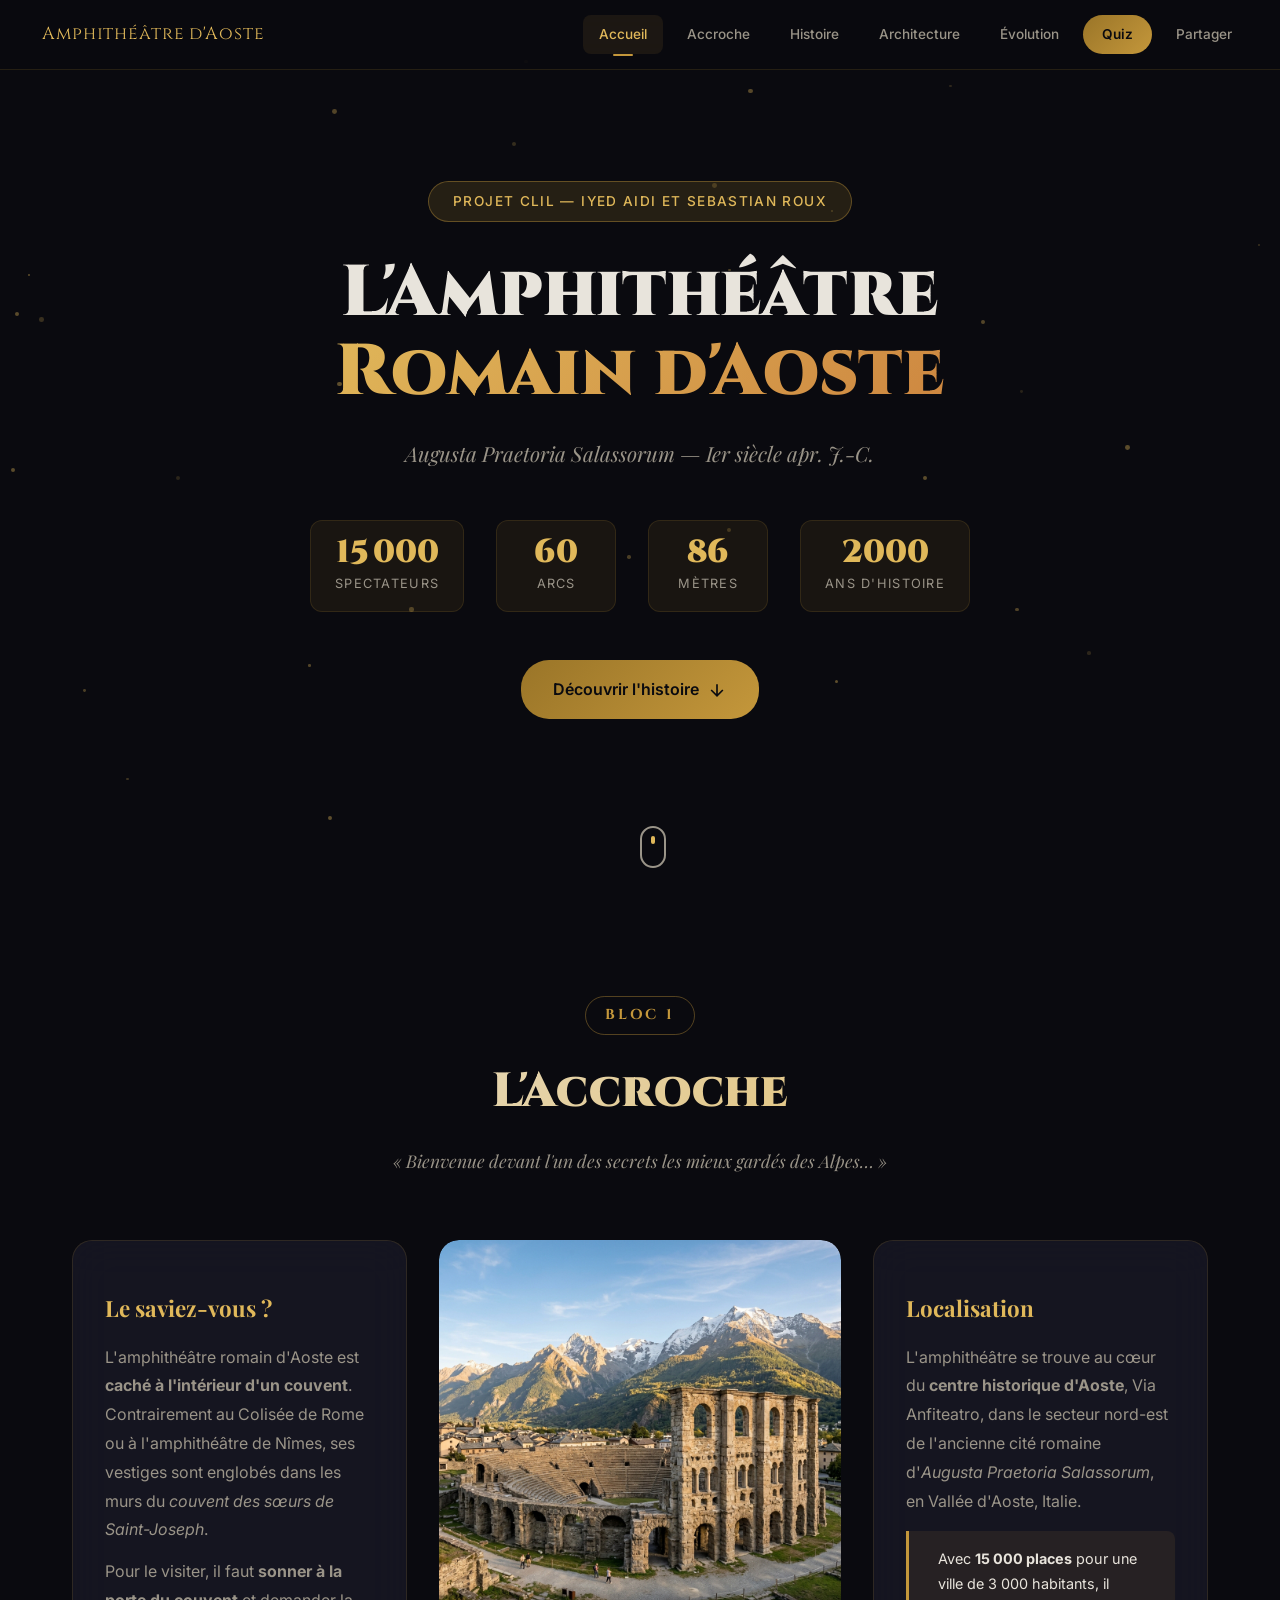
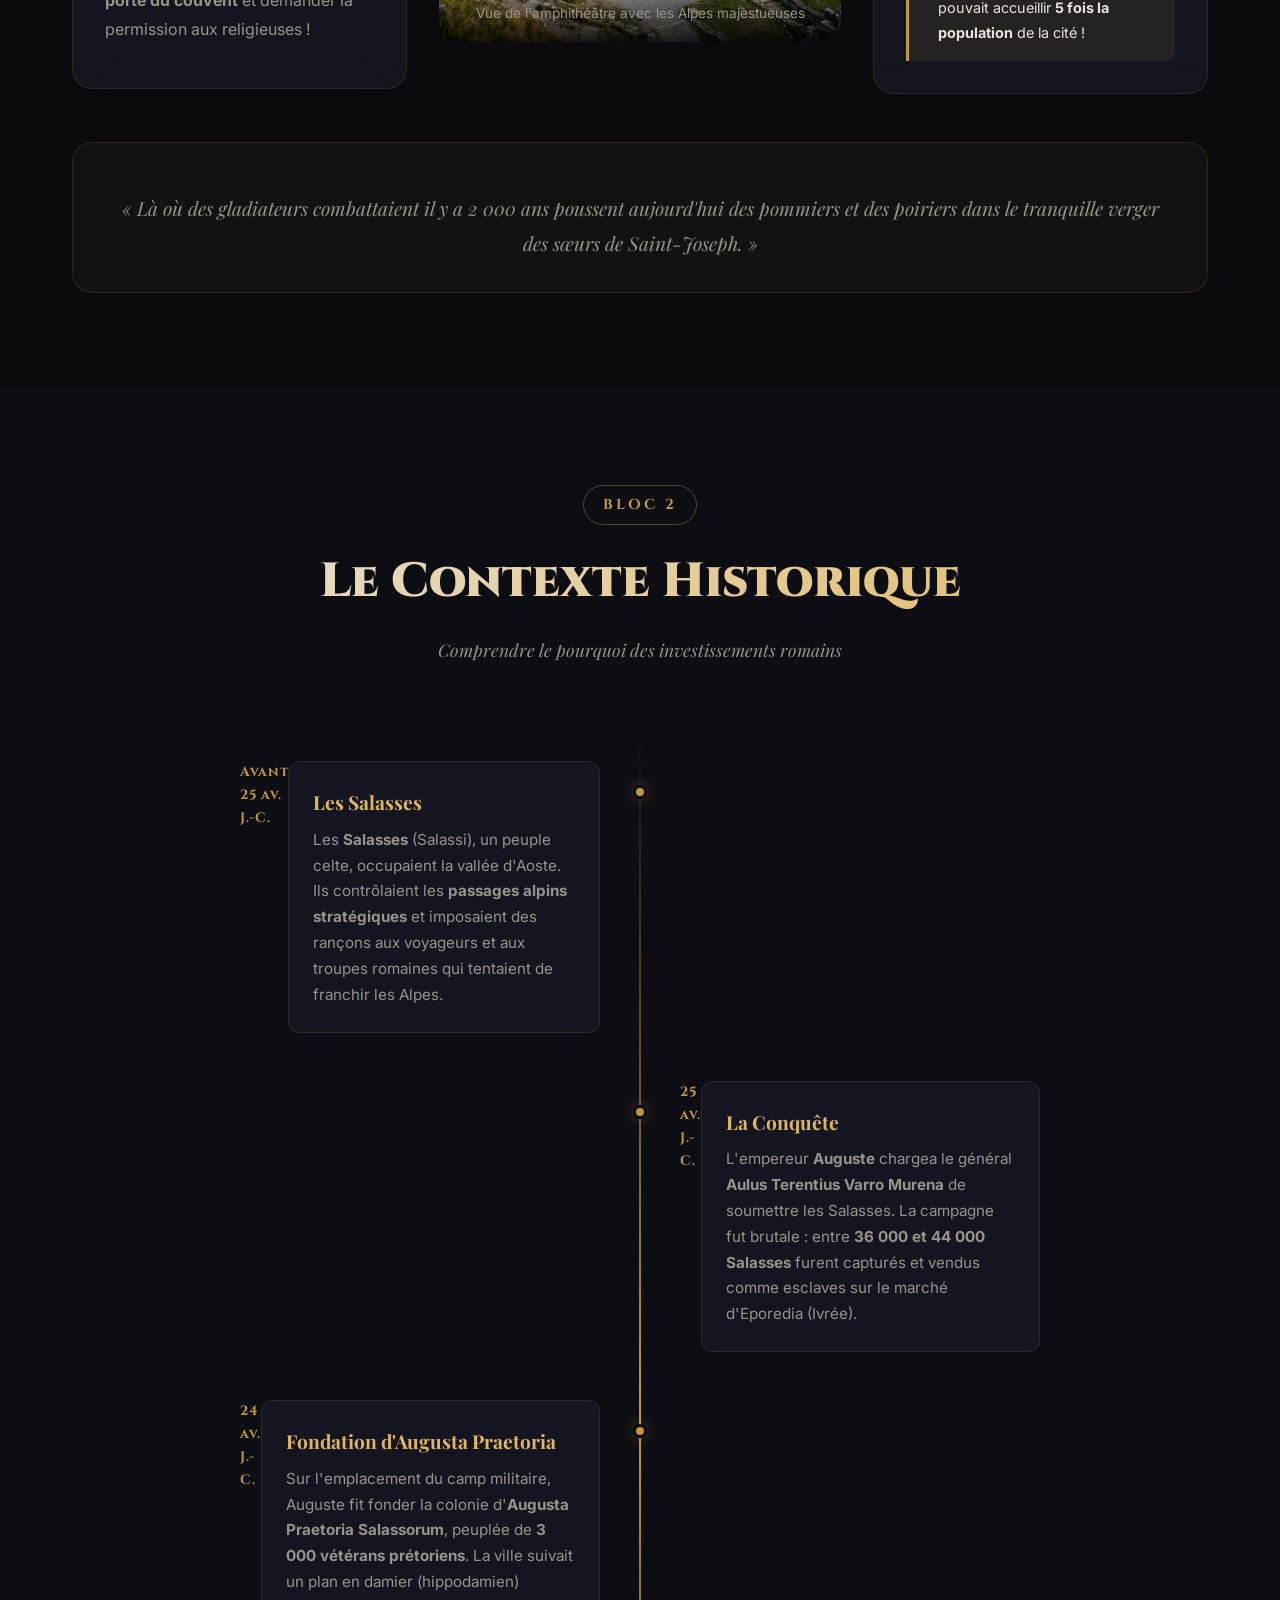
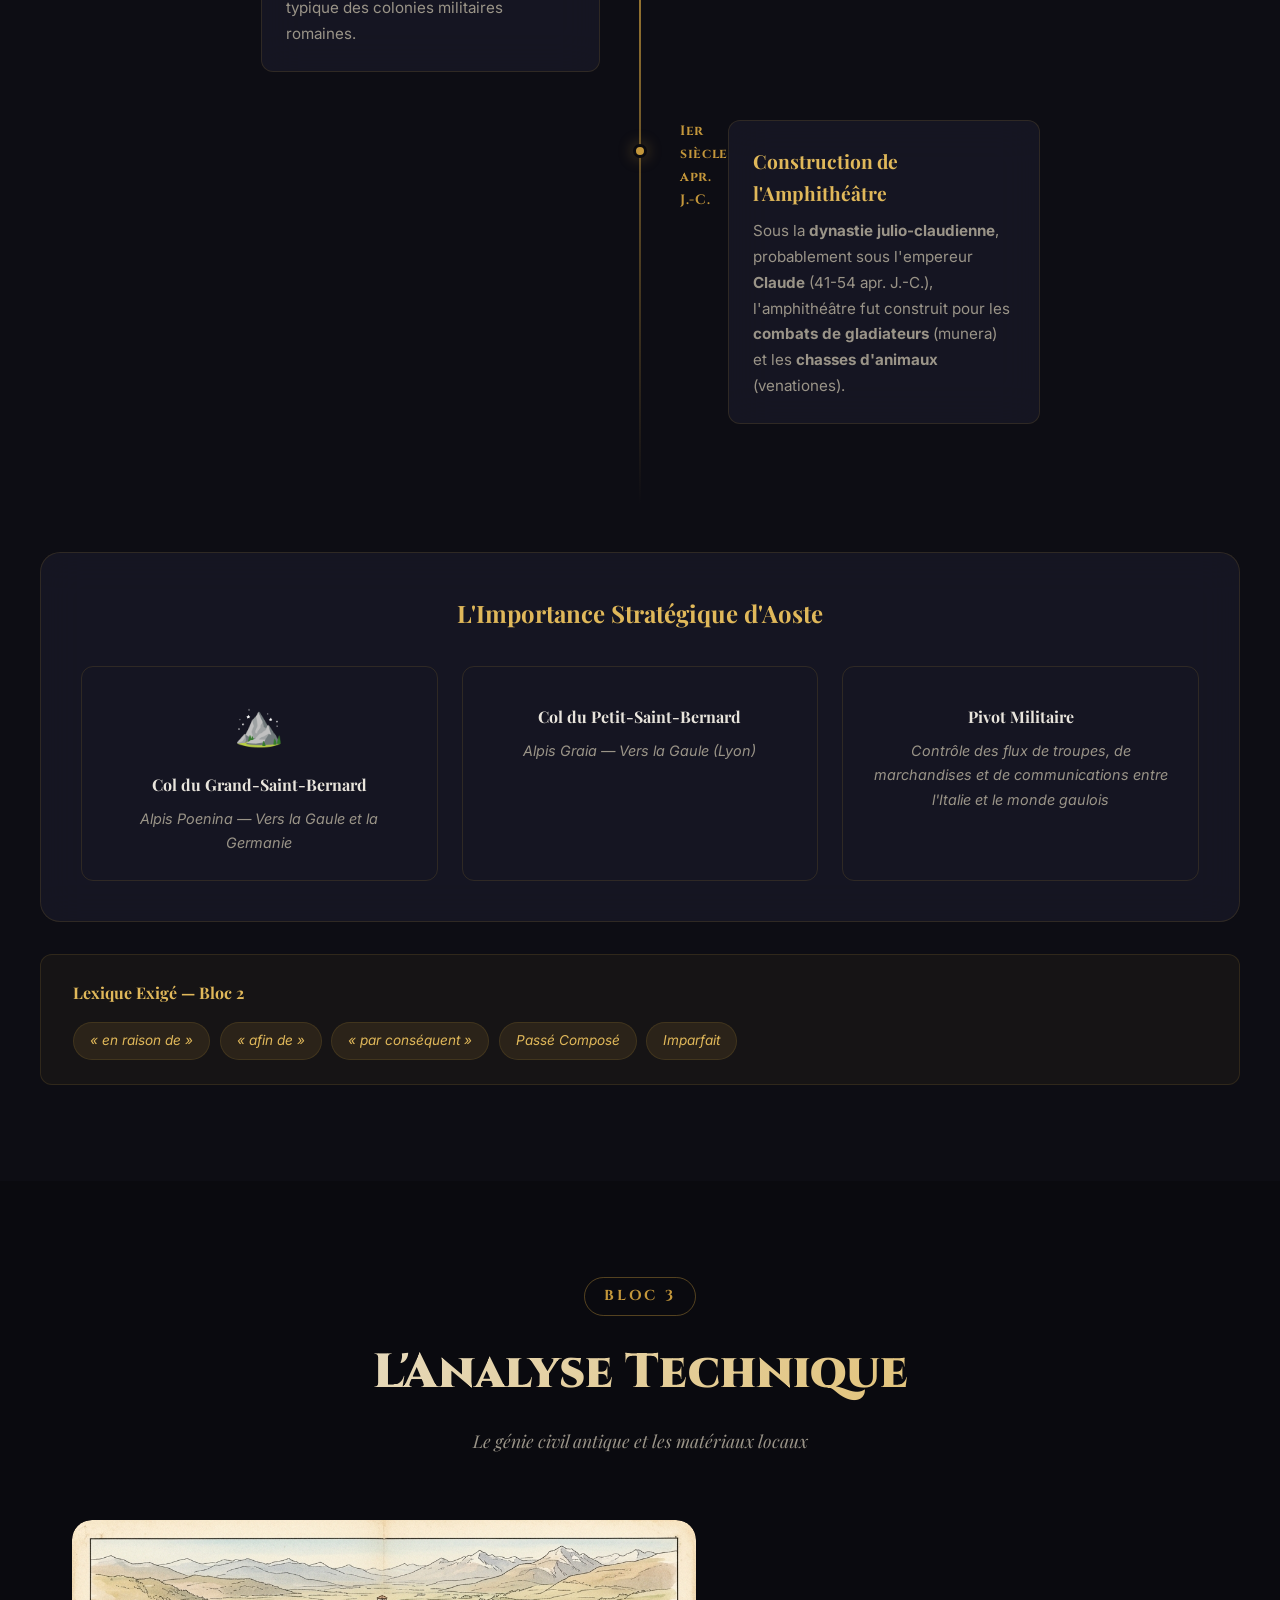
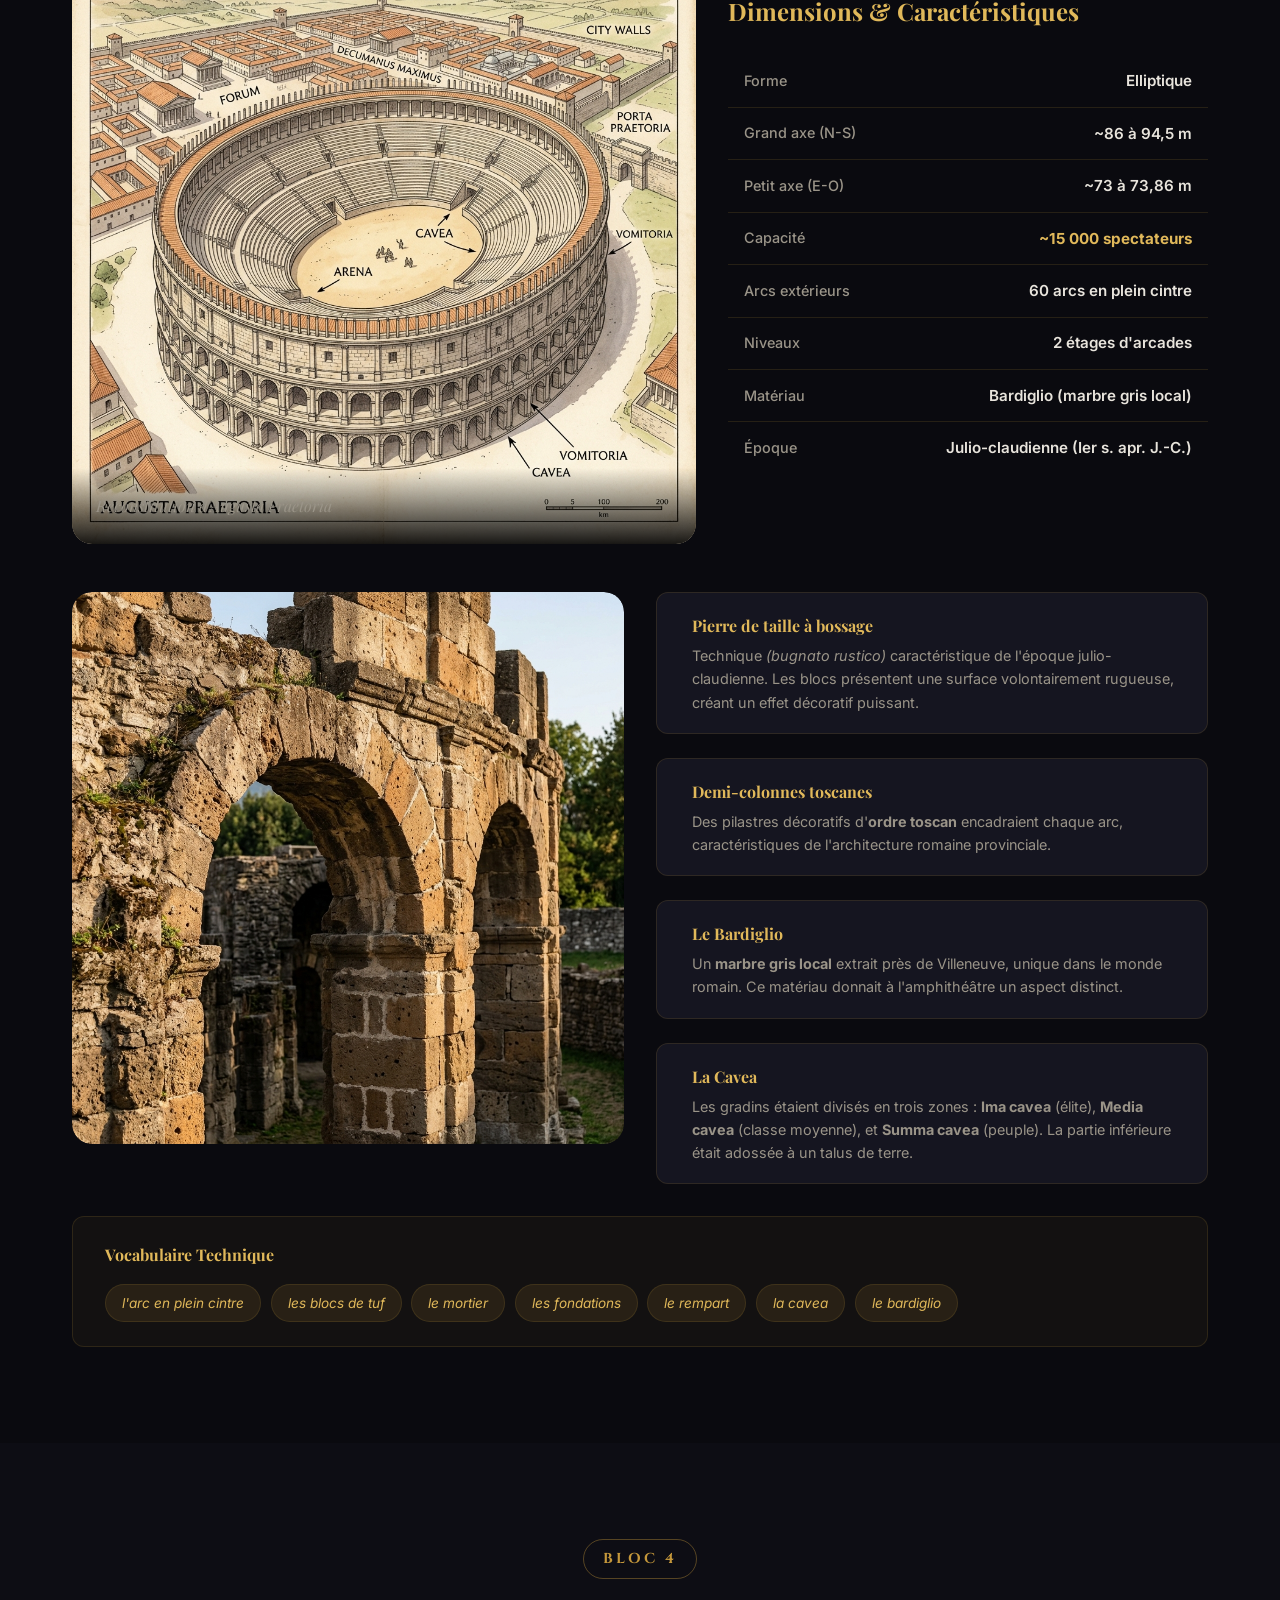
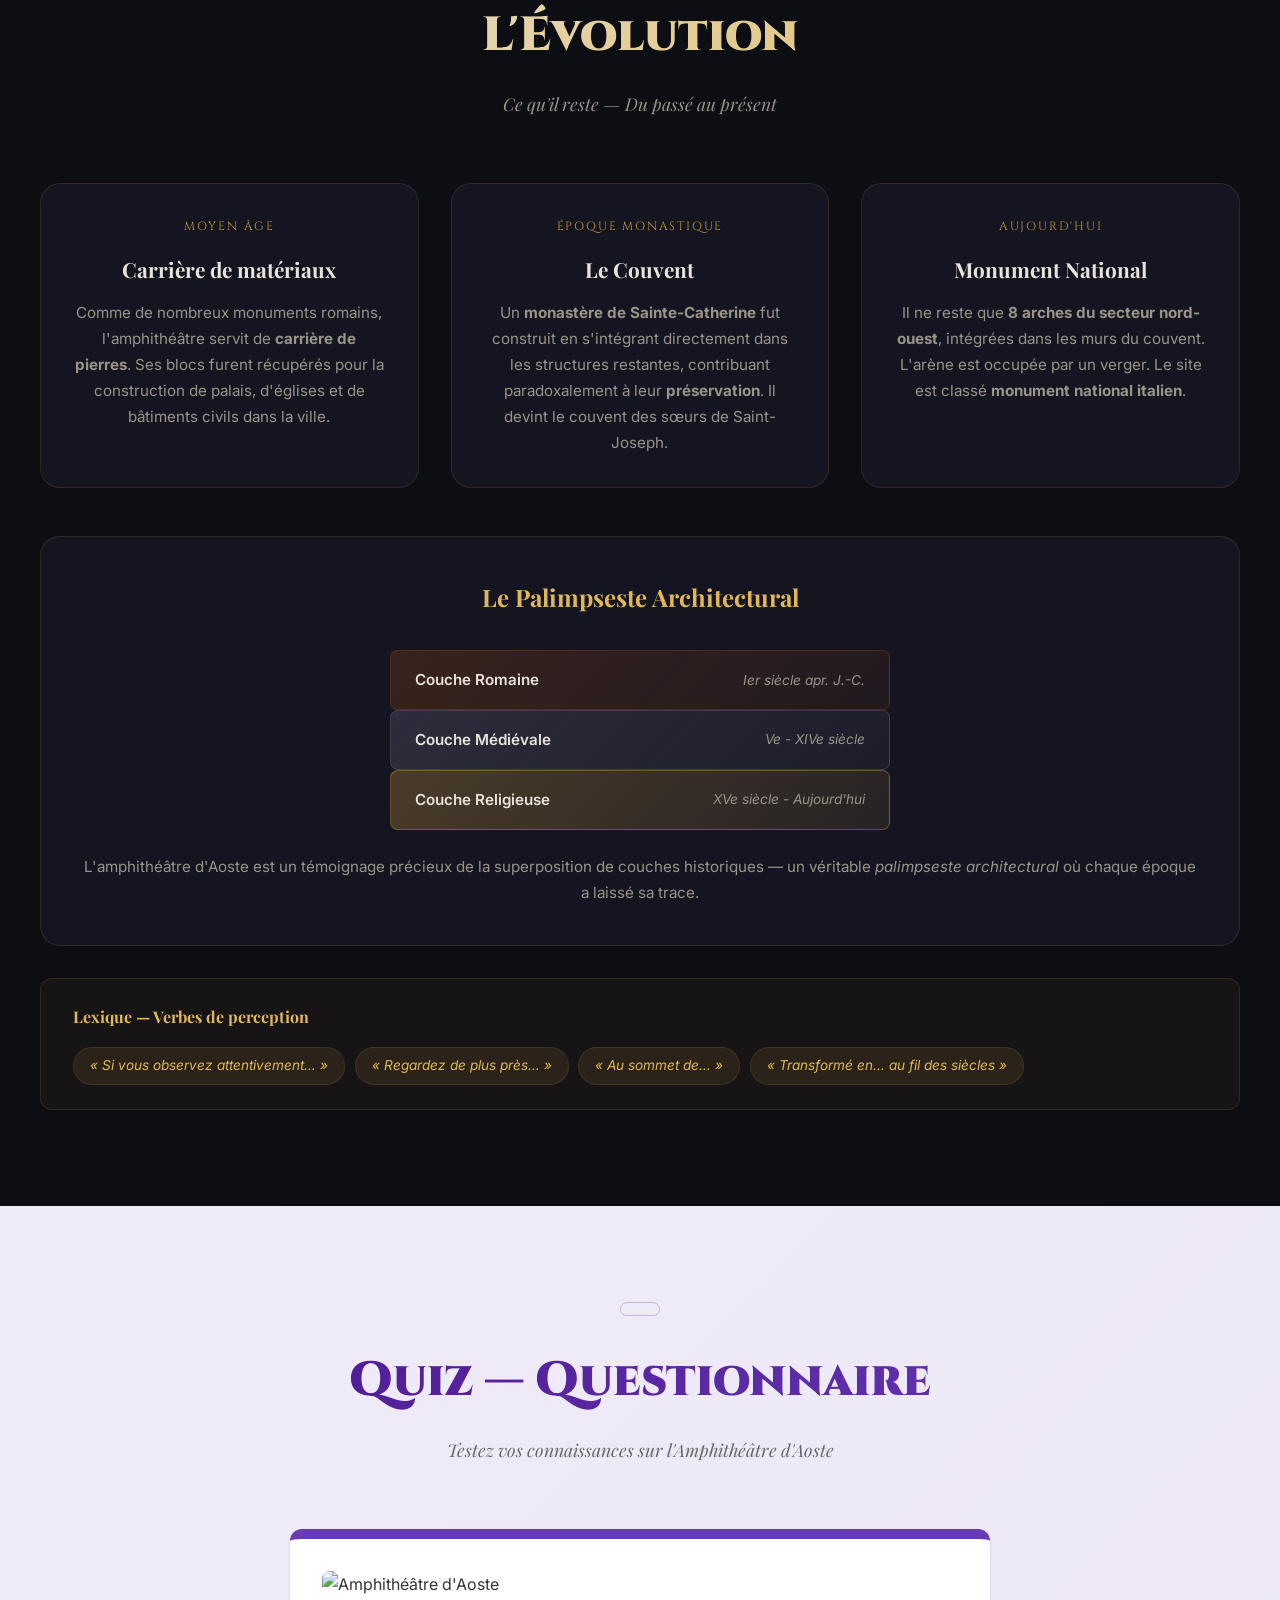
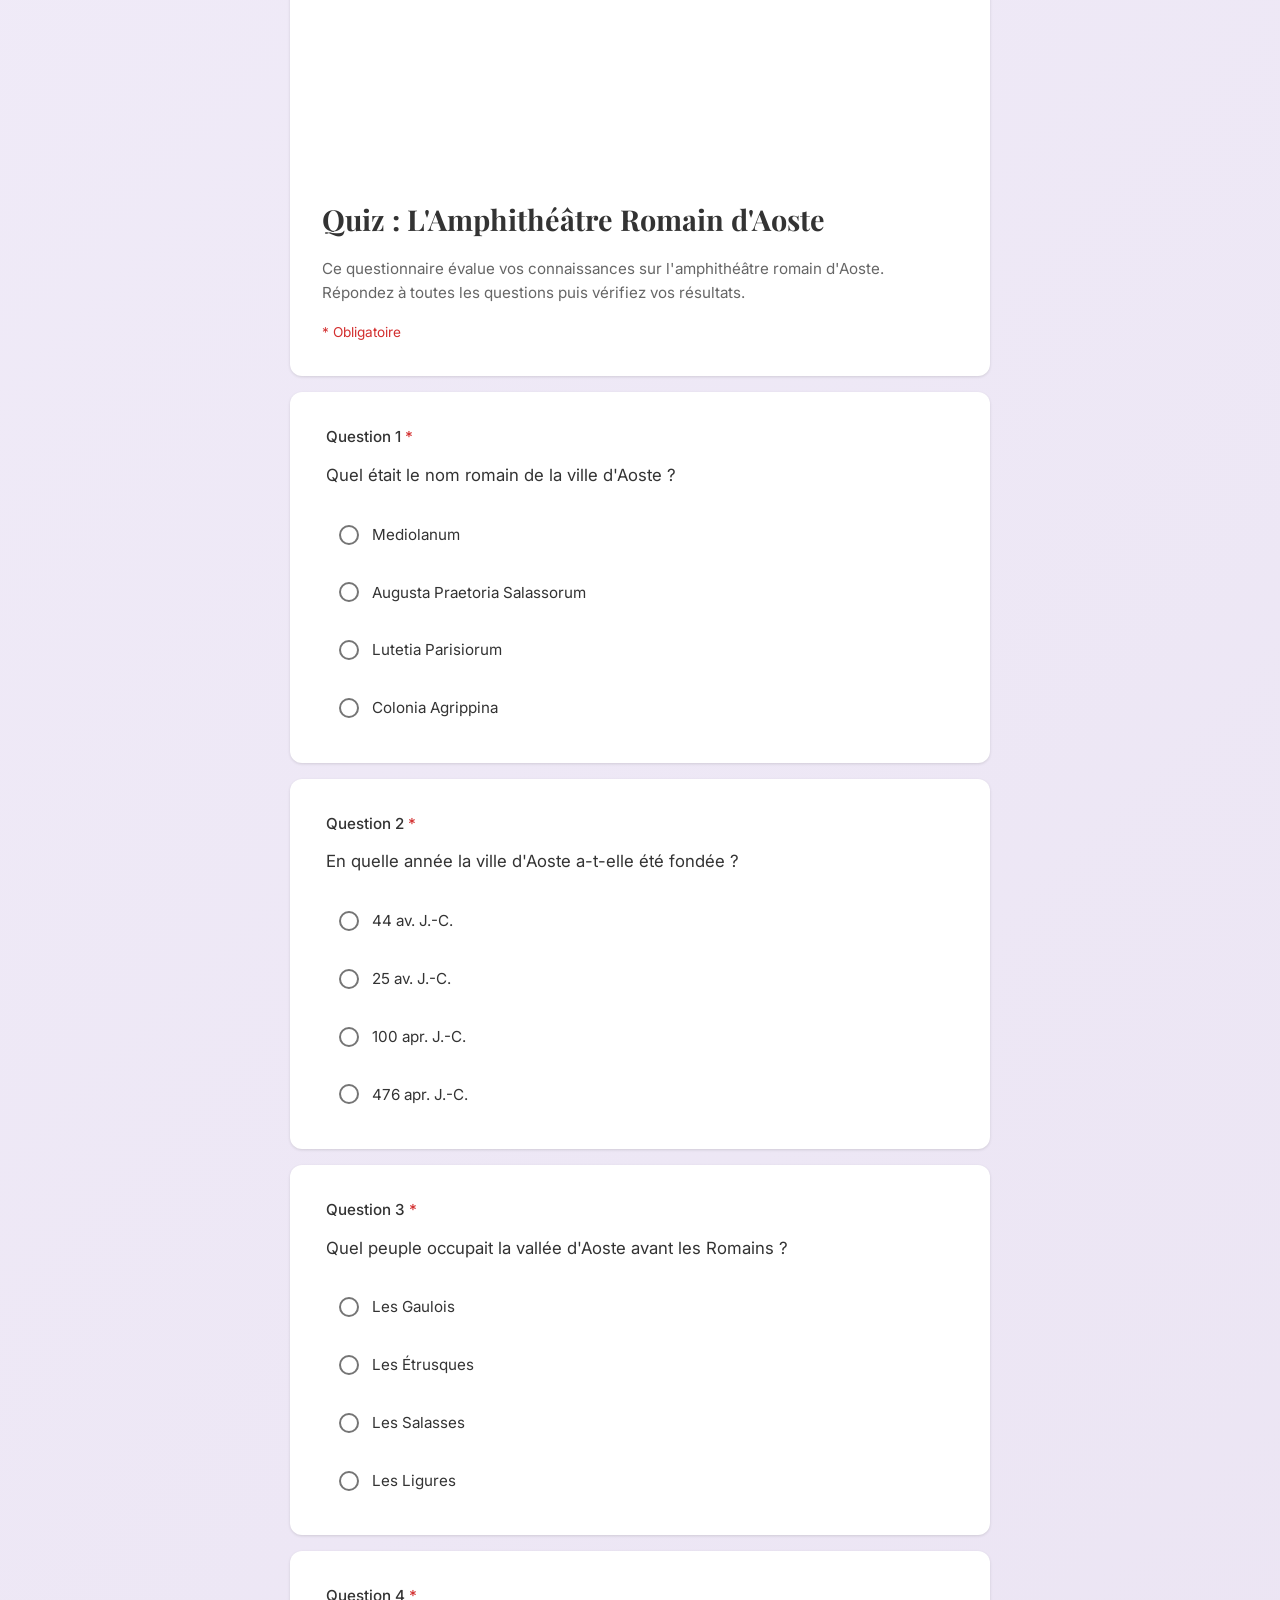
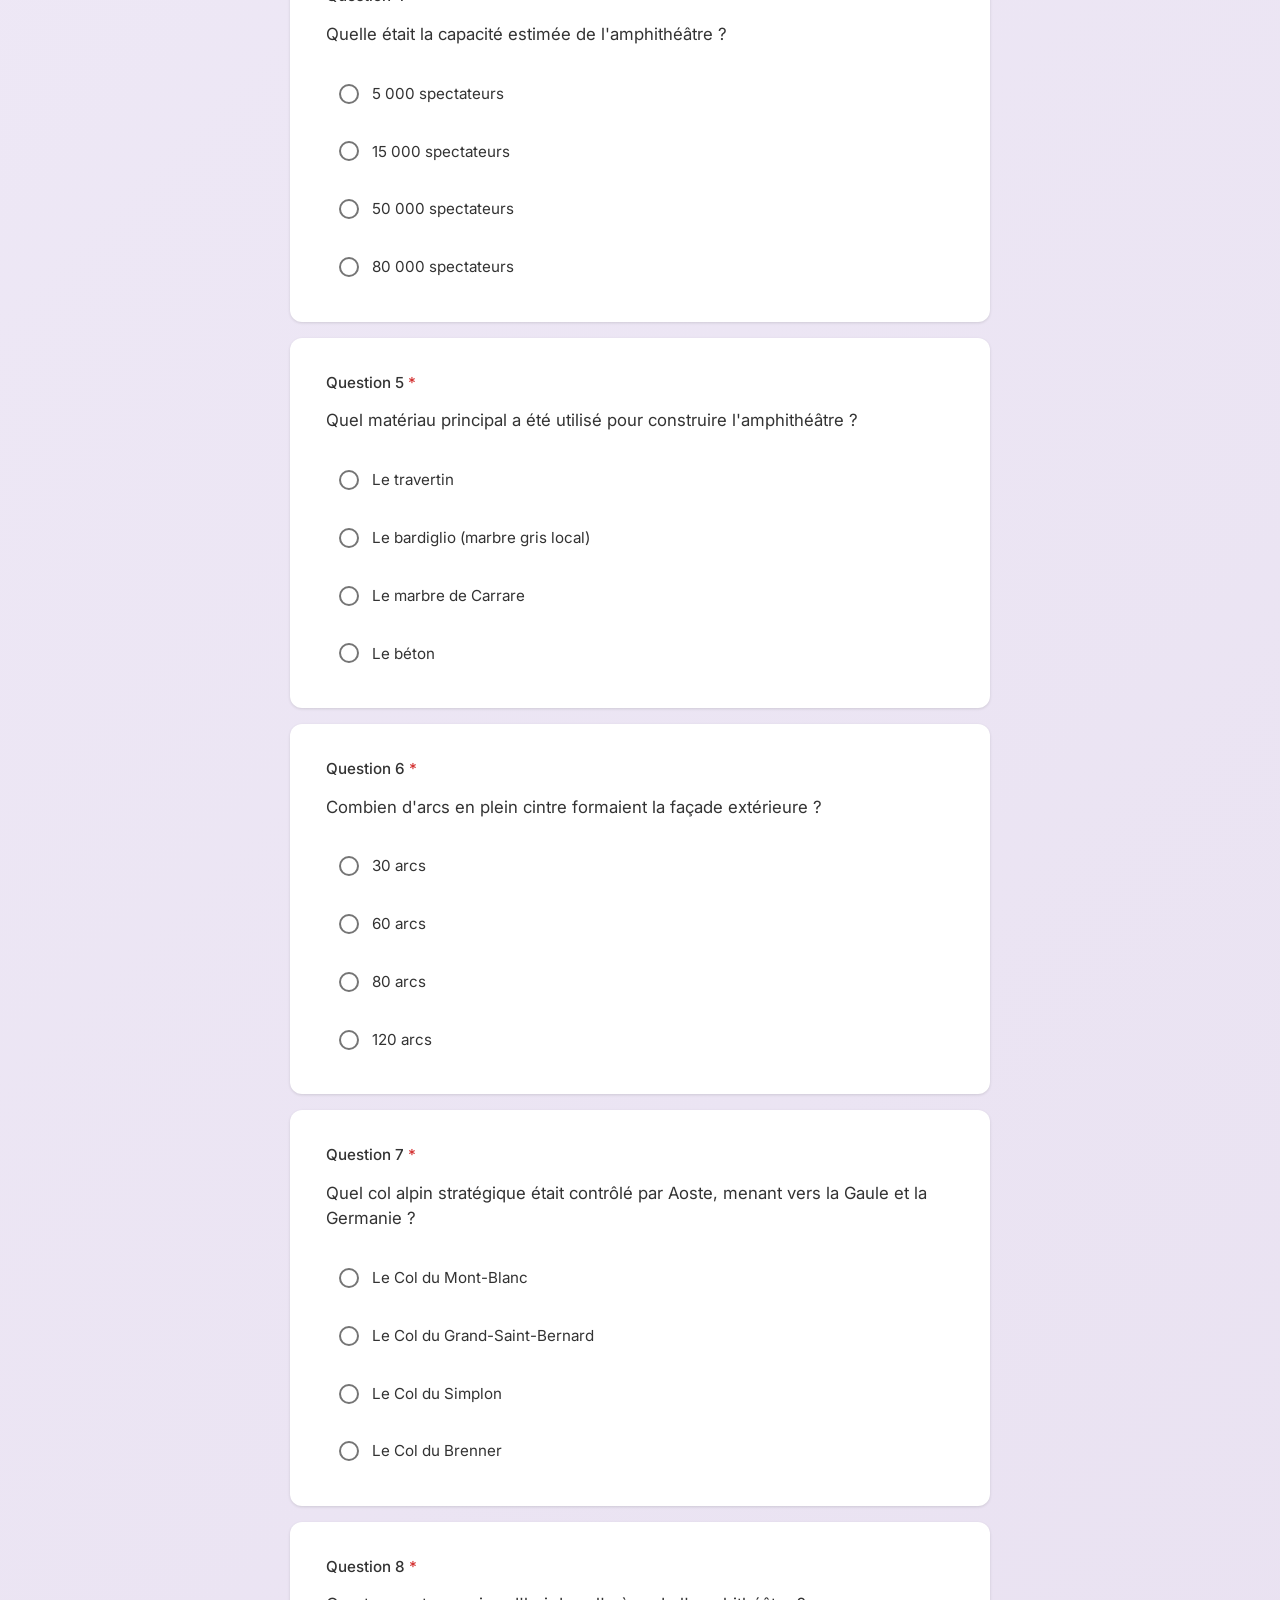
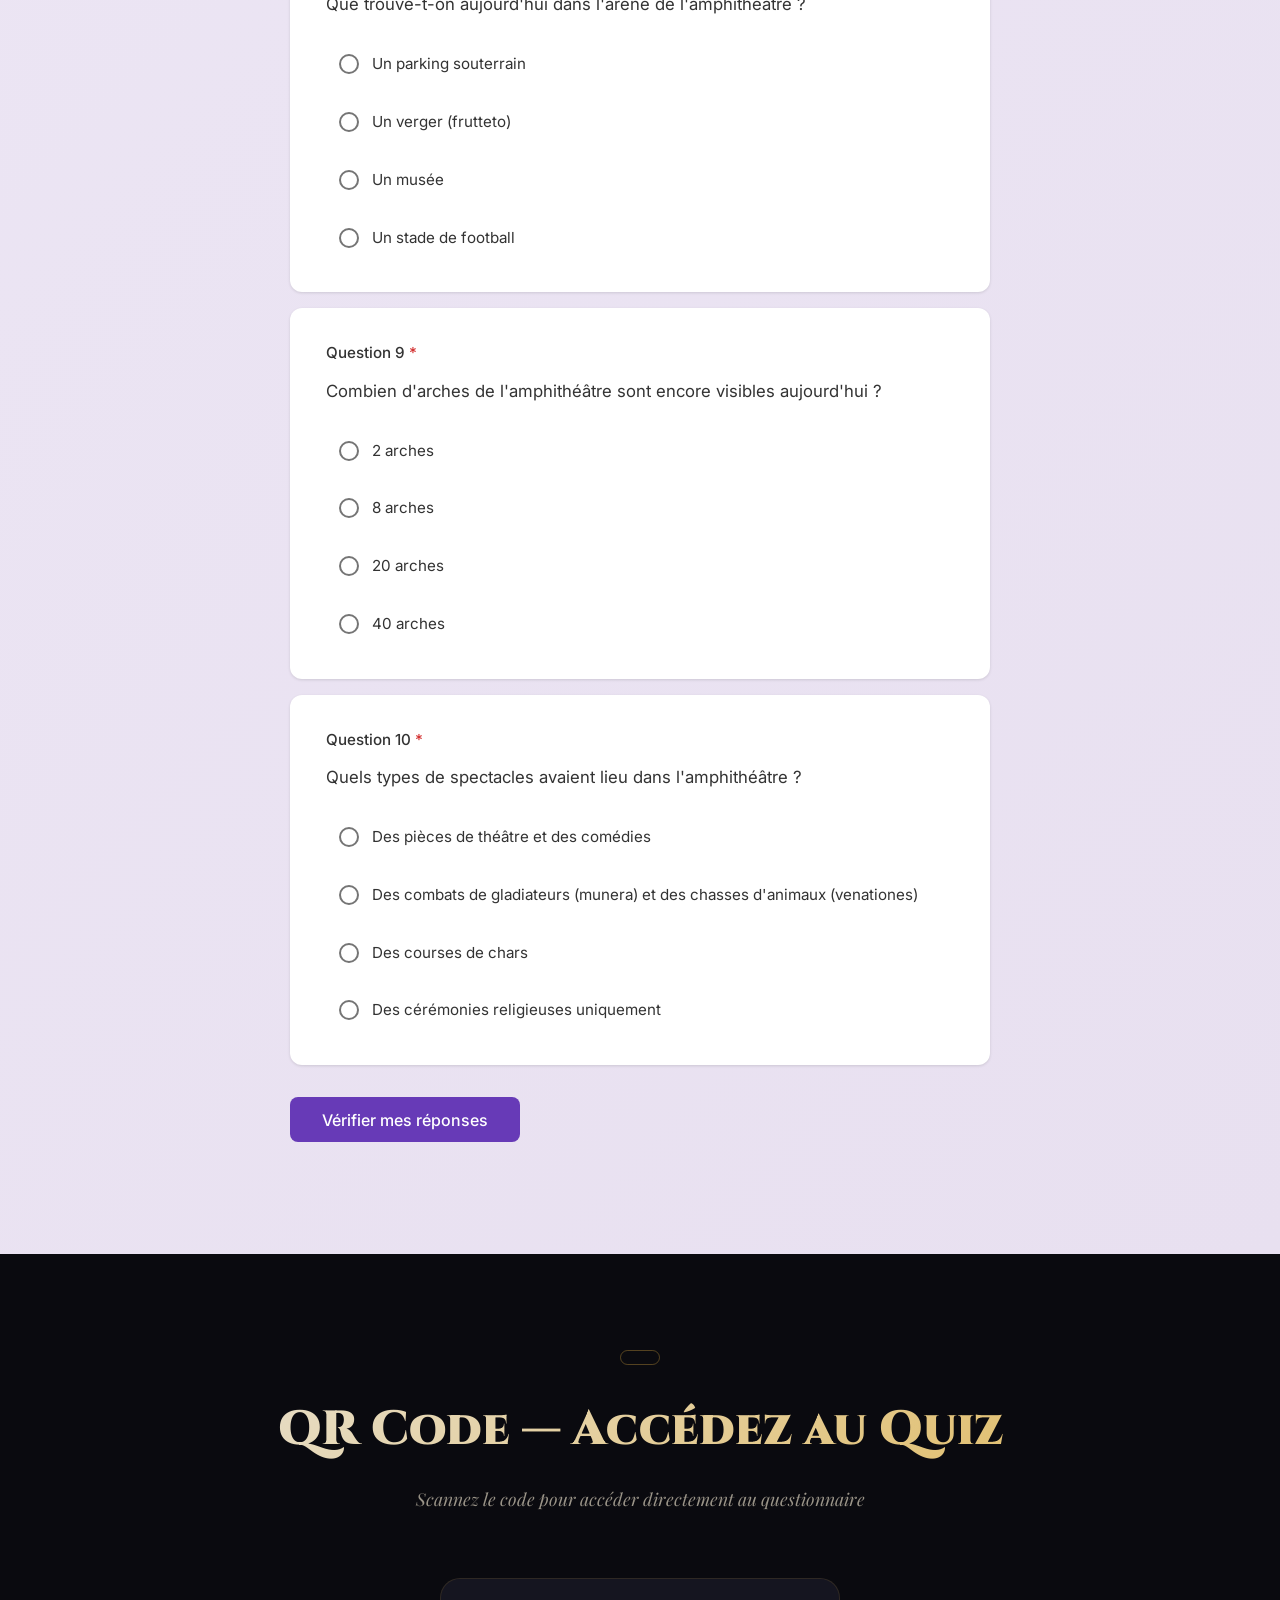
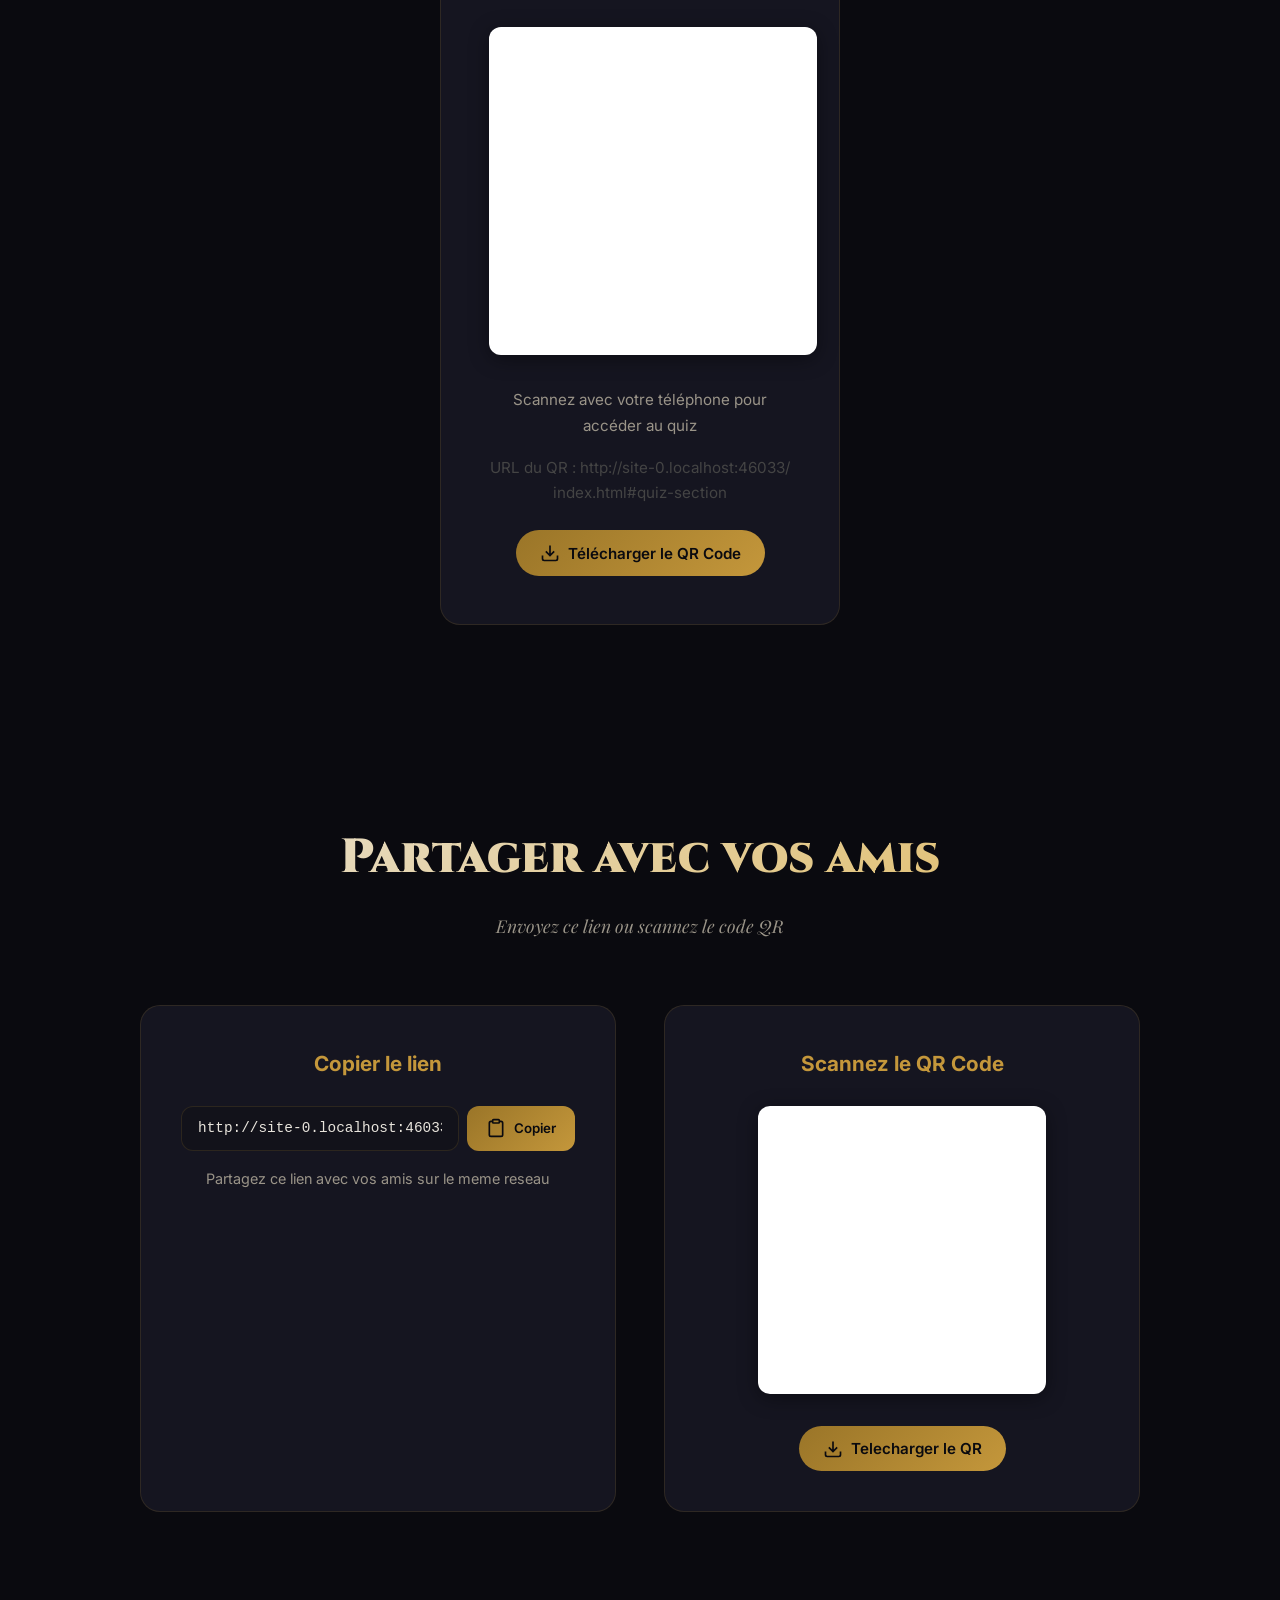
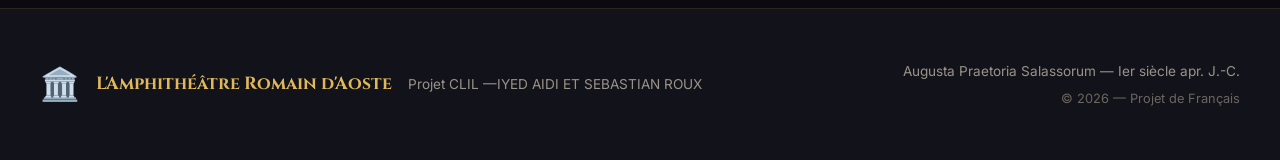
==== index.html @ 1dbc4146 "Rename index(fr).html to index.html" ====
<!DOCTYPE html>
<html lang="fr">
<head>
    <meta charset="UTF-8">
    <meta name="viewport" content="width=device-width, initial-scale=1.0">
    <meta name="description" content="Présentation CLIL sur l'Amphithéâtre Romain d'Aoste - Augusta Praetoria Salassorum.">
    <title>L'Amphithéâtre Romain d'Aoste — Projet CLIL</title>
    <link rel="preconnect" href="https://fonts.googleapis.com">
    <link rel="preconnect" href="https://fonts.gstatic.com" crossorigin>
    <link href="https://fonts.googleapis.com/css2?family=Playfair+Display:ital,wght@0,400;0,700;0,900;1,400&family=Inter:wght@300;400;500;600;700&family=Cinzel:wght@400;700;900&display=swap" rel="stylesheet">
    <link rel="stylesheet" href="style(fr).css">
</head>
<body>
    <!-- ===== NAVIGATION ===== -->
    <nav id="main-nav">
        <div class="nav-brand">
            <span class="nav-icon"></span>
            <span class="nav-title">Amphithéâtre d'Aoste</span>
        </div>
        <div class="nav-links">
            <a href="#hero" class="nav-link active">Accueil</a>
            <a href="#bloc1" class="nav-link">Accroche</a>
            <a href="#bloc2" class="nav-link">Histoire</a>
            <a href="#bloc3" class="nav-link">Architecture</a>
            <a href="#bloc4" class="nav-link">Évolution</a>
            <a href="#quiz-section" class="nav-link nav-quiz">Quiz</a>
            <a href="#share-section" class="nav-link">Partager</a>
        </div>
        <button id="mobile-menu-btn" class="mobile-menu-btn" aria-label="Menu">
            <span></span><span></span><span></span>
        </button>
    </nav>
    <!-- ===== HERO SECTION ===== -->
    <header id="hero" class="hero-section">
        <div class="hero-overlay"></div>
        <div class="hero-particles" id="hero-particles"></div>
        <div class="hero-content">
            <div class="hero-badge">Projet CLIL — Iyed Aidi et Sebastian Roux</div>
            <h1 class="hero-title">
                <span class="hero-title-line">L'Amphithéâtre</span>
                <span class="hero-title-line hero-title-accent">Romain d'Aoste</span>
            </h1>
            <p class="hero-subtitle">Augusta Praetoria Salassorum — Ier siècle apr. J.-C.</p>
            <div class="hero-stats">
                <div class="stat-card">
                    <span class="stat-number" data-target="15000">0</span>
                    <span class="stat-label">Spectateurs</span>
                </div>
                <div class="stat-card">
                    <span class="stat-number" data-target="60">0</span>
                    <span class="stat-label">Arcs</span>
                </div>
                <div class="stat-card">
                    <span class="stat-number" data-target="86">0</span>
                    <span class="stat-label">Mètres</span>
                </div>
                <div class="stat-card">
                    <span class="stat-number" data-target="2000">0</span>
                    <span class="stat-label">Ans d'histoire</span>
                </div>
            </div>
            <a href="#bloc1" class="hero-cta">
                <span>Découvrir l'histoire</span>
                <svg width="20" height="20" viewBox="0 0 24 24" fill="none" stroke="currentColor" stroke-width="2"><path d="M12 5v14M5 12l7 7 7-7"/></svg>
            </a>
        </div>
        <div class="scroll-indicator">
            <div class="scroll-mouse">
                <div class="scroll-dot"></div>
            </div>
        </div>
    </header>
    <!-- ===== BLOC 1: L'ACCROCHE ===== -->
    <section id="bloc1" class="section bloc-section">
        <div class="section-header">
            <div class="bloc-number">Bloc 1</div>
            <h2 class="section-title">L'Accroche</h2>
            <p class="section-subtitle">« Bienvenue devant l'un des secrets les mieux gardés des Alpes… »</p>
        </div>
        <div class="content-grid accroche-grid">
            <div class="content-card glass-card reveal-left">
                <div class="card-icon"></div>
                <h3>Le saviez-vous ?</h3>
                <p>L'amphithéâtre romain d'Aoste est <strong>caché à l'intérieur d'un couvent</strong>. Contrairement au Colisée de Rome ou à l'amphithéâtre de Nîmes, ses vestiges sont englobés dans les murs du <em>couvent des sœurs de Saint-Joseph</em>.</p>
                <p>Pour le visiter, il faut <strong>sonner à la porte du couvent</strong> et demander la permission aux religieuses !</p>
            </div>
            <div class="content-card image-card reveal-up">
                <img src="amphitheatre_aoste0.png" alt="L'Amphithéâtre Romain d'Aoste avec les Alpes en arrière-plan" loading="lazy">
                <div class="image-caption">Vue de l'amphithéâtre avec les Alpes majestueuses</div>
            </div>
            <div class="content-card glass-card reveal-right">
                <div class="card-icon"></div>
                <h3>Localisation</h3>
                <p>L'amphithéâtre se trouve au cœur du <strong>centre historique d'Aoste</strong>, Via Anfiteatro, dans le secteur nord-est de l'ancienne cité romaine d'<em>Augusta Praetoria Salassorum</em>, en Vallée d'Aoste, Italie.</p>
                <div class="highlight-box">
                    <span class="highlight-icon"></span>
                    <span>Avec <strong>15 000 places</strong> pour une ville de 3 000 habitants, il pouvait accueillir <strong>5 fois la population</strong> de la cité !</span>
                </div>
            </div>
        </div>
        <div class="accroche-anecdote reveal-up">
            <div class="anecdote-icon"></div>
            <blockquote>
                « Là où des gladiateurs combattaient il y a 2 000 ans poussent aujourd'hui des pommiers et des poiriers dans le tranquille verger des sœurs de Saint-Joseph. »
            </blockquote>
        </div>
    </section>
    <!-- ===== BLOC 2: LE CONTEXTE HISTORIQUE ===== -->
    <section id="bloc2" class="section bloc-section dark-section">
        <div class="section-header">
            <div class="bloc-number">Bloc 2</div>
            <h2 class="section-title">Le Contexte Historique</h2>
            <p class="section-subtitle">Comprendre le pourquoi des investissements romains</p>
        </div>
        <!-- Timeline -->
        <div class="timeline">
            <div class="timeline-item reveal-left">
                <div class="timeline-date">Avant 25 av. J.-C.</div>
                <div class="timeline-content">
                    <h3> Les Salasses</h3>
                    <p>Les <strong>Salasses</strong> (Salassi), un peuple celte, occupaient la vallée d'Aoste. Ils contrôlaient les <strong>passages alpins stratégiques</strong> et imposaient des rançons aux voyageurs et aux troupes romaines qui tentaient de franchir les Alpes.</p>
                </div>
            </div>
            <div class="timeline-item reveal-right">
                <div class="timeline-date">25 av. J.-C.</div>
                <div class="timeline-content">
                    <h3> La Conquête</h3>
                    <p>L'empereur <strong>Auguste</strong> chargea le général <strong>Aulus Terentius Varro Murena</strong> de soumettre les Salasses. La campagne fut brutale : entre <strong>36 000 et 44 000 Salasses</strong> furent capturés et vendus comme esclaves sur le marché d'Eporedia (Ivrée).</p>
                </div>
            </div>
            <div class="timeline-item reveal-left">
                <div class="timeline-date">24 av. J.-C.</div>
                <div class="timeline-content">
                    <h3> Fondation d'Augusta Praetoria</h3>
                    <p>Sur l'emplacement du camp militaire, Auguste fit fonder la colonie d'<strong>Augusta Praetoria Salassorum</strong>, peuplée de <strong>3 000 vétérans prétoriens</strong>. La ville suivait un plan en damier (hippodamien) typique des colonies militaires romaines.</p>
                </div>
            </div>
            <div class="timeline-item reveal-right">
                <div class="timeline-date">Ier siècle apr. J.-C.</div>
                <div class="timeline-content">
                    <h3> Construction de l'Amphithéâtre</h3>
                    <p>Sous la <strong>dynastie julio-claudienne</strong>, probablement sous l'empereur <strong>Claude</strong> (41-54 apr. J.-C.), l'amphithéâtre fut construit pour les <strong>combats de gladiateurs</strong> (munera) et les <strong>chasses d'animaux</strong> (venationes).</p>
                </div>
            </div>
        </div>
        <!-- Strategic Importance -->
        <div class="strategic-box reveal-up">
            <h3> L'Importance Stratégique d'Aoste</h3>
            <div class="strategy-grid">
                <div class="strategy-item">
                    <div class="strategy-icon">⛰️</div>
                    <h4>Col du Grand-Saint-Bernard</h4>
                    <p><em>Alpis Poenina</em> — Vers la Gaule et la Germanie</p>
                </div>
                <div class="strategy-item">
                    <div class="strategy-icon"></div>
                    <h4>Col du Petit-Saint-Bernard</h4>
                    <p><em>Alpis Graia</em> — Vers la Gaule (Lyon)</p>
                </div>
                <div class="strategy-item">
                    <div class="strategy-icon"></div>
                    <h4>Pivot Militaire</h4>
                    <p>Contrôle des flux de troupes, de marchandises et de communications entre l'Italie et le monde gaulois</p>
                </div>
            </div>
        </div>
        <div class="lexique-box reveal-up">
            <h4> Lexique Exigé — Bloc 2</h4>
            <div class="lexique-tags">
                <span class="tag">« en raison de »</span>
                <span class="tag">« afin de »</span>
                <span class="tag">« par conséquent »</span>
                <span class="tag">Passé Composé</span>
                <span class="tag">Imparfait</span>
            </div>
        </div>
    </section>
    <!-- ===== BLOC 3: L'ANALYSE TECHNIQUE ===== -->
    <section id="bloc3" class="section bloc-section">
        <div class="section-header">
            <div class="bloc-number">Bloc 3</div>
            <h2 class="section-title">L'Analyse Technique</h2>
            <p class="section-subtitle">Le génie civil antique et les matériaux locaux</p>
        </div>
        <div class="tech-grid">
            <div class="tech-card reveal-left">
                <img src="amphitheatre_aerial2.png" alt="Reconstitution aérienne de l'amphithéâtre et Augusta Praetoria" loading="lazy">
                <div class="tech-card-overlay">
                    <span>Reconstitution d'Augusta Praetoria</span>
                </div>
            </div>
            <div class="tech-specs reveal-right">
                <h3> Dimensions & Caractéristiques</h3>
                <div class="spec-table">
                    <div class="spec-row">
                        <span class="spec-label">Forme</span>
                        <span class="spec-value">Elliptique</span>
                    </div>
                    <div class="spec-row">
                        <span class="spec-label">Grand axe (N-S)</span>
                        <span class="spec-value">~86 à 94,5 m</span>
                    </div>
                    <div class="spec-row">
                        <span class="spec-label">Petit axe (E-O)</span>
                        <span class="spec-value">~73 à 73,86 m</span>
                    </div>
                    <div class="spec-row">
                        <span class="spec-label">Capacité</span>
                        <span class="spec-value highlight">~15 000 spectateurs</span>
                    </div>
                    <div class="spec-row">
                        <span class="spec-label">Arcs extérieurs</span>
                        <span class="spec-value">60 arcs en plein cintre</span>
                    </div>
                    <div class="spec-row">
                        <span class="spec-label">Niveaux</span>
                        <span class="spec-value">2 étages d'arcades</span>
                    </div>
                    <div class="spec-row">
                        <span class="spec-label">Matériau</span>
                        <span class="spec-value">Bardiglio (marbre gris local)</span>
                    </div>
                    <div class="spec-row">
                        <span class="spec-label">Époque</span>
                        <span class="spec-value">Julio-claudienne (Ier s. apr. J.-C.)</span>
                    </div>
                </div>
            </div>
        </div>
        <!-- Architecture Details -->
        <div class="architecture-details">
            <div class="arch-card reveal-up">
                <img src="amphitheatre_detail3.png" alt="Détail des arcs en plein cintre et blocs de pierre" loading="lazy">
            </div>
            <div class="arch-features">
                <div class="arch-feature reveal-left">
                    <div class="feature-icon"></div>
                    <div class="feature-content">
                        <h4>Pierre de taille à bossage</h4>
                        <p>Technique <em>(bugnato rustico)</em> caractéristique de l'époque julio-claudienne. Les blocs présentent une surface volontairement rugueuse, créant un effet décoratif puissant.</p>
                    </div>
                </div>
                <div class="arch-feature reveal-left">
                    <div class="feature-icon"></div>
                    <div class="feature-content">
                        <h4>Demi-colonnes toscanes</h4>
                        <p>Des pilastres décoratifs d'<strong>ordre toscan</strong> encadraient chaque arc, caractéristiques de l'architecture romaine provinciale.</p>
                    </div>
                </div>
                <div class="arch-feature reveal-left">
                    <div class="feature-icon"></div>
                    <div class="feature-content">
                        <h4>Le Bardiglio</h4>
                        <p>Un <strong>marbre gris local</strong> extrait près de Villeneuve, unique dans le monde romain. Ce matériau donnait à l'amphithéâtre un aspect distinct.</p>
                    </div>
                </div>
                <div class="arch-feature reveal-left">
                    <div class="feature-icon"></div>
                    <div class="feature-content">
                        <h4>La Cavea</h4>
                        <p>Les gradins étaient divisés en trois zones : <strong>Ima cavea</strong> (élite), <strong>Media cavea</strong> (classe moyenne), et <strong>Summa cavea</strong> (peuple). La partie inférieure était adossée à un talus de terre.</p>
                    </div>
                </div>
            </div>
        </div>
        <div class="lexique-box reveal-up">
            <h4> Vocabulaire Technique</h4>
            <div class="lexique-tags">
                <span class="tag">l'arc en plein cintre</span>
                <span class="tag">les blocs de tuf</span>
                <span class="tag">le mortier</span>
                <span class="tag">les fondations</span>
                <span class="tag">le rempart</span>
                <span class="tag">la cavea</span>
                <span class="tag">le bardiglio</span>
            </div>
        </div>
    </section>
    <!-- ===== BLOC 4: L'ÉVOLUTION ===== -->
    <section id="bloc4" class="section bloc-section dark-section">
        <div class="section-header">
            <div class="bloc-number">Bloc 4</div>
            <h2 class="section-title">L'Évolution</h2>
            <p class="section-subtitle">Ce qu'il reste — Du passé au présent</p>
        </div>
        <div class="evolution-grid">
            <div class="evolution-card reveal-left">
                <div class="evolution-period">Moyen Âge</div>
                <div class="evolution-icon"></div>
                <h3>Carrière de matériaux</h3>
                <p>Comme de nombreux monuments romains, l'amphithéâtre servit de <strong>carrière de pierres</strong>. Ses blocs furent récupérés pour la construction de palais, d'églises et de bâtiments civils dans la ville.</p>
            </div>
            <div class="evolution-card reveal-up">
                <div class="evolution-period">Époque monastique</div>
                <div class="evolution-icon"></div>
                <h3>Le Couvent</h3>
                <p>Un <strong>monastère de Sainte-Catherine</strong> fut construit en s'intégrant directement dans les structures restantes, contribuant paradoxalement à leur <strong>préservation</strong>. Il devint le couvent des sœurs de Saint-Joseph.</p>
            </div>
            <div class="evolution-card reveal-right">
                <div class="evolution-period">Aujourd'hui</div>
                <div class="evolution-icon"></div>
                <h3>Monument National</h3>
                <p>Il ne reste que <strong>8 arches du secteur nord-ouest</strong>, intégrées dans les murs du couvent. L'arène est occupée par un verger. Le site est classé <strong>monument national italien</strong>.</p>
            </div>
        </div>
        <div class="palimpseste-box reveal-up">
            <h3> Le Palimpseste Architectural</h3>
            <div class="palimpseste-layers">
                <div class="layer layer-roman">
                    <span class="layer-label">Couche Romaine</span>
                    <span class="layer-date">Ier siècle apr. J.-C.</span>
                </div>
                <div class="layer layer-medieval">
                    <span class="layer-label">Couche Médiévale</span>
                    <span class="layer-date">Ve - XIVe siècle</span>
                </div>
                <div class="layer layer-religious">
                    <span class="layer-label">Couche Religieuse</span>
                    <span class="layer-date">XVe siècle - Aujourd'hui</span>
                </div>
            </div>
            <p class="palimpseste-text">L'amphithéâtre d'Aoste est un témoignage précieux de la superposition de couches historiques — un véritable <em>palimpseste architectural</em> où chaque époque a laissé sa trace.</p>
        </div>
        <div class="lexique-box reveal-up">
            <h4> Lexique — Verbes de perception</h4>
            <div class="lexique-tags">
                <span class="tag">« Si vous observez attentivement… »</span>
                <span class="tag">« Regardez de plus près… »</span>
                <span class="tag">« Au sommet de… »</span>
                <span class="tag">« Transformé en… au fil des siècles »</span>
            </div>
        </div>
    </section>
    <!-- ===== QUIZ SECTION ===== -->
    <section id="quiz-section" class="section quiz-section">
        <div class="section-header">
            <div class="bloc-number"></div>
            <h2 class="section-title">Quiz — Questionnaire</h2>
            <p class="section-subtitle">Testez vos connaissances sur l'Amphithéâtre d'Aoste</p>
        </div>
        <div class="quiz-container">
            <!-- Google Forms styled header -->
            <div class="quiz-header">
                <div class="quiz-header-stripe"></div>
                <div class="quiz-header-content">
                    <img src="https://inkline-edizioni.com/wp-content/uploads/2017/03/estr-2.jpg" alt="Amphithéâtre d'Aoste" class="quiz-header-image">
                    <h2 class="quiz-form-title">Quiz : L'Amphithéâtre Romain d'Aoste</h2>
                    <p class="quiz-form-desc">Ce questionnaire évalue vos connaissances sur l'amphithéâtre romain d'Aoste. Répondez à toutes les questions puis vérifiez vos résultats.</p>
                    <div class="quiz-required-note">* Obligatoire</div>
                </div>
            </div>
            <!-- Quiz Form -->
            <form id="quiz-form">
                <!-- Question 1 -->
                <div class="quiz-question-card" data-question="1">
                    <div class="question-number">Question 1 <span class="required">*</span></div>
                    <p class="question-text">Quel était le nom romain de la ville d'Aoste ?</p>
                    <div class="question-options">
                        <label class="option-label">
                            <input type="radio" name="q1" value="a">
                            <span class="radio-custom"></span>
                            <span class="option-text">Mediolanum</span>
                        </label>
                        <label class="option-label">
                            <input type="radio" name="q1" value="b">
                            <span class="radio-custom"></span>
                            <span class="option-text">Augusta Praetoria Salassorum</span>
                        </label>
                        <label class="option-label">
                            <input type="radio" name="q1" value="c">
                            <span class="radio-custom"></span>
                            <span class="option-text">Lutetia Parisiorum</span>
                        </label>
                        <label class="option-label">
                            <input type="radio" name="q1" value="d">
                            <span class="radio-custom"></span>
                            <span class="option-text">Colonia Agrippina</span>
                        </label>
                    </div>
                    <div class="question-feedback"></div>
                </div>
                <!-- Question 2 -->
                <div class="quiz-question-card" data-question="2">
                    <div class="question-number">Question 2 <span class="required">*</span></div>
                    <p class="question-text">En quelle année la ville d'Aoste a-t-elle été fondée ?</p>
                    <div class="question-options">
                        <label class="option-label">
                            <input type="radio" name="q2" value="a">
                            <span class="radio-custom"></span>
                            <span class="option-text">44 av. J.-C.</span>
                        </label>
                        <label class="option-label">
                            <input type="radio" name="q2" value="b">
                            <span class="radio-custom"></span>
                            <span class="option-text">25 av. J.-C.</span>
                        </label>
                        <label class="option-label">
                            <input type="radio" name="q2" value="c">
                            <span class="radio-custom"></span>
                            <span class="option-text">100 apr. J.-C.</span>
                        </label>
                        <label class="option-label">
                            <input type="radio" name="q2" value="d">
                            <span class="radio-custom"></span>
                            <span class="option-text">476 apr. J.-C.</span>
                        </label>
                    </div>
                    <div class="question-feedback"></div>
                </div>
                <!-- Question 3 -->
                <div class="quiz-question-card" data-question="3">
                    <div class="question-number">Question 3 <span class="required">*</span></div>
                    <p class="question-text">Quel peuple occupait la vallée d'Aoste avant les Romains ?</p>
                    <div class="question-options">
                        <label class="option-label">
                            <input type="radio" name="q3" value="a">
                            <span class="radio-custom"></span>
                            <span class="option-text">Les Gaulois</span>
                        </label>
                        <label class="option-label">
                            <input type="radio" name="q3" value="b">
                            <span class="radio-custom"></span>
                            <span class="option-text">Les Étrusques</span>
                        </label>
                        <label class="option-label">
                            <input type="radio" name="q3" value="c">
                            <span class="radio-custom"></span>
                            <span class="option-text">Les Salasses</span>
                        </label>
                        <label class="option-label">
                            <input type="radio" name="q3" value="d">
                            <span class="radio-custom"></span>
                            <span class="option-text">Les Ligures</span>
                        </label>
                    </div>
                    <div class="question-feedback"></div>
                </div>
                <!-- Question 4 -->
                <div class="quiz-question-card" data-question="4">
                    <div class="question-number">Question 4 <span class="required">*</span></div>
                    <p class="question-text">Quelle était la capacité estimée de l'amphithéâtre ?</p>
                    <div class="question-options">
                        <label class="option-label">
                            <input type="radio" name="q4" value="a">
                            <span class="radio-custom"></span>
                            <span class="option-text">5 000 spectateurs</span>
                        </label>
                        <label class="option-label">
                            <input type="radio" name="q4" value="b">
                            <span class="radio-custom"></span>
                            <span class="option-text">15 000 spectateurs</span>
                        </label>
                        <label class="option-label">
                            <input type="radio" name="q4" value="c">
                            <span class="radio-custom"></span>
                            <span class="option-text">50 000 spectateurs</span>
                        </label>
                        <label class="option-label">
                            <input type="radio" name="q4" value="d">
                            <span class="radio-custom"></span>
                            <span class="option-text">80 000 spectateurs</span>
                        </label>
                    </div>
                    <div class="question-feedback"></div>
                </div>
                <!-- Question 5 -->
                <div class="quiz-question-card" data-question="5">
                    <div class="question-number">Question 5 <span class="required">*</span></div>
                    <p class="question-text">Quel matériau principal a été utilisé pour construire l'amphithéâtre ?</p>
                    <div class="question-options">
                        <label class="option-label">
                            <input type="radio" name="q5" value="a">
                            <span class="radio-custom"></span>
                            <span class="option-text">Le travertin</span>
                        </label>
                        <label class="option-label">
                            <input type="radio" name="q5" value="b">
                            <span class="radio-custom"></span>
                            <span class="option-text">Le bardiglio (marbre gris local)</span>
                        </label>
                        <label class="option-label">
                            <input type="radio" name="q5" value="c">
                            <span class="radio-custom"></span>
                            <span class="option-text">Le marbre de Carrare</span>
                        </label>
                        <label class="option-label">
                            <input type="radio" name="q5" value="d">
                            <span class="radio-custom"></span>
                            <span class="option-text">Le béton</span>
                        </label>
                    </div>
                    <div class="question-feedback"></div>
                </div>
                <!-- Question 6 -->
                <div class="quiz-question-card" data-question="6">
                    <div class="question-number">Question 6 <span class="required">*</span></div>
                    <p class="question-text">Combien d'arcs en plein cintre formaient la façade extérieure ?</p>
                    <div class="question-options">
                        <label class="option-label">
                            <input type="radio" name="q6" value="a">
                            <span class="radio-custom"></span>
                            <span class="option-text">30 arcs</span>
                        </label>
                        <label class="option-label">
                            <input type="radio" name="q6" value="b">
                            <span class="radio-custom"></span>
                            <span class="option-text">60 arcs</span>
                        </label>
                        <label class="option-label">
                            <input type="radio" name="q6" value="c">
                            <span class="radio-custom"></span>
                            <span class="option-text">80 arcs</span>
                        </label>
                        <label class="option-label">
                            <input type="radio" name="q6" value="d">
                            <span class="radio-custom"></span>
                            <span class="option-text">120 arcs</span>
                        </label>
                    </div>
                    <div class="question-feedback"></div>
                </div>
                <!-- Question 7 -->
                <div class="quiz-question-card" data-question="7">
                    <div class="question-number">Question 7 <span class="required">*</span></div>
                    <p class="question-text">Quel col alpin stratégique était contrôlé par Aoste, menant vers la Gaule et la Germanie ?</p>
                    <div class="question-options">
                        <label class="option-label">
                            <input type="radio" name="q7" value="a">
                            <span class="radio-custom"></span>
                            <span class="option-text">Le Col du Mont-Blanc</span>
                        </label>
                        <label class="option-label">
                            <input type="radio" name="q7" value="b">
                            <span class="radio-custom"></span>
                            <span class="option-text">Le Col du Grand-Saint-Bernard</span>
                        </label>
                        <label class="option-label">
                            <input type="radio" name="q7" value="c">
                            <span class="radio-custom"></span>
                            <span class="option-text">Le Col du Simplon</span>
                        </label>
                        <label class="option-label">
                            <input type="radio" name="q7" value="d">
                            <span class="radio-custom"></span>
                            <span class="option-text">Le Col du Brenner</span>
                        </label>
                    </div>
                    <div class="question-feedback"></div>
                </div>
                <!-- Question 8 -->
                <div class="quiz-question-card" data-question="8">
                    <div class="question-number">Question 8 <span class="required">*</span></div>
                    <p class="question-text">Que trouve-t-on aujourd'hui dans l'arène de l'amphithéâtre ?</p>
                    <div class="question-options">
                        <label class="option-label">
                            <input type="radio" name="q8" value="a">
                            <span class="radio-custom"></span>
                            <span class="option-text">Un parking souterrain</span>
                        </label>
                        <label class="option-label">
                            <input type="radio" name="q8" value="b">
                            <span class="radio-custom"></span>
                            <span class="option-text">Un verger (frutteto)</span>
                        </label>
                        <label class="option-label">
                            <input type="radio" name="q8" value="c">
                            <span class="radio-custom"></span>
                            <span class="option-text">Un musée</span>
                        </label>
                        <label class="option-label">
                            <input type="radio" name="q8" value="d">
                            <span class="radio-custom"></span>
                            <span class="option-text">Un stade de football</span>
                        </label>
                    </div>
                    <div class="question-feedback"></div>
                </div>
                <!-- Question 9 -->
                <div class="quiz-question-card" data-question="9">
                    <div class="question-number">Question 9 <span class="required">*</span></div>
                    <p class="question-text">Combien d'arches de l'amphithéâtre sont encore visibles aujourd'hui ?</p>
                    <div class="question-options">
                        <label class="option-label">
                            <input type="radio" name="q9" value="a">
                            <span class="radio-custom"></span>
                            <span class="option-text">2 arches</span>
                        </label>
                        <label class="option-label">
                            <input type="radio" name="q9" value="b">
                            <span class="radio-custom"></span>
                            <span class="option-text">8 arches</span>
                        </label>
                        <label class="option-label">
                            <input type="radio" name="q9" value="c">
                            <span class="radio-custom"></span>
                            <span class="option-text">20 arches</span>
                        </label>
                        <label class="option-label">
                            <input type="radio" name="q9" value="d">
                            <span class="radio-custom"></span>
                            <span class="option-text">40 arches</span>
                        </label>
                    </div>
                    <div class="question-feedback"></div>
                </div>
                <!-- Question 10 -->
                <div class="quiz-question-card" data-question="10">
                    <div class="question-number">Question 10 <span class="required">*</span></div>
                    <p class="question-text">Quels types de spectacles avaient lieu dans l'amphithéâtre ?</p>
                    <div class="question-options">
                        <label class="option-label">
                            <input type="radio" name="q10" value="a">
                            <span class="radio-custom"></span>
                            <span class="option-text">Des pièces de théâtre et des comédies</span>
                        </label>
                        <label class="option-label">
                            <input type="radio" name="q10" value="b">
                            <span class="radio-custom"></span>
                            <span class="option-text">Des combats de gladiateurs (munera) et des chasses d'animaux (venationes)</span>
                        </label>
                        <label class="option-label">
                            <input type="radio" name="q10" value="c">
                            <span class="radio-custom"></span>
                            <span class="option-text">Des courses de chars</span>
                        </label>
                        <label class="option-label">
                            <input type="radio" name="q10" value="d">
                            <span class="radio-custom"></span>
                            <span class="option-text">Des cérémonies religieuses uniquement</span>
                        </label>
                    </div>
                    <div class="question-feedback"></div>
                </div>
                <!-- Submit Button -->
                <div class="quiz-actions">
                    <button type="submit" class="quiz-submit-btn" id="quiz-submit">Vérifier mes réponses</button>
                    <button type="button" class="quiz-reset-btn" id="quiz-reset" style="display:none;">Recommencer le quiz</button>
                </div>
            </form>
            <!-- Results -->
            <div id="quiz-results" class="quiz-results" style="display:none;">
                <div class="results-card">
                    <div class="results-icon"></div>
                    <h3>Vos Résultats</h3>
                    <div class="results-score">
                        <span id="score-value">0</span> / 10
                    </div>
                    <div class="results-bar">
                        <div class="results-bar-fill" id="results-bar-fill"></div>
                    </div>
                    <p id="results-message" class="results-message"></p>
                </div>
            </div>
        </div>
    </section>
    <!-- ===== QR CODE SECTION ===== -->
    <section id="qr-section" class="section qr-section">
        <div class="section-header">
            <div class="bloc-number"></div>
            <h2 class="section-title">QR Code — Accédez au Quiz</h2>
            <p class="section-subtitle">Scannez le code pour accéder directement au questionnaire</p>
        </div>
        <div class="qr-container">
            <div class="qr-card reveal-up">
                <div class="qr-frame" id="qr-frame">
                    <canvas id="qr-canvas" width="280" height="280" aria-label="QR code pour le quiz"></canvas>
                </div>
                <p class="qr-instruction">Scannez avec votre téléphone pour accéder au quiz</p>
                <p id="qr-url" class="qr-url"></p>
                <p id="qr-warning" class="qr-warning">⚠️ Si la page est ouverte localement depuis votre ordinateur, le QR Code ne fonctionnera pas sur un téléphone. Hébergez la page ou utilisez un serveur local accessible.</p>
                <button id="download-qr" class="download-qr-btn">
                    <svg width="20" height="20" viewBox="0 0 24 24" fill="none" stroke="currentColor" stroke-width="2"><path d="M21 15v4a2 2 0 01-2 2H5a2 2 0 01-2-2v-4M7 10l5 5 5-5M12 15V3"/></svg>
                    Télécharger le QR Code
                </button>
            </div>
        </div>
    </section>
    <!-- ===== SHARE SECTION ===== -->
    <section id="share-section" class="section share-section">
        <div class="section-header">
            <h2 class="section-title">Partager avec vos amis</h2>
            <p class="section-subtitle">Envoyez ce lien ou scannez le code QR</p>
        </div>
        <div class="share-container">
            <div class="share-link-card reveal-left">
                <h3>Copier le lien</h3>
                <div class="link-display">
                    <input type="text" id="share-link" class="share-input" readonly>
                    <button id="copy-link-btn" class="copy-btn">
                        <svg width="20" height="20" viewBox="0 0 24 24" fill="none" stroke="currentColor" stroke-width="2"><path d="M16 4h2a2 2 0 012 2v14a2 2 0 01-2 2H6a2 2 0 01-2-2V6a2 2 0 012-2h2"/><rect x="8" y="2" width="8" height="4" rx="1" ry="1"/></svg>
                        Copier
                    </button>
                </div>
                <p class="share-note">Partagez ce lien avec vos amis sur le meme reseau</p>
            </div>
            <div class="share-qr-card reveal-right">
                <h3>Scannez le QR Code</h3>
                <div class="share-qr-frame">
                    <canvas id="share-qr-canvas" width="240" height="240"></canvas>
                </div>
                <button id="download-share-qr" class="download-share-qr-btn">
                    <svg width="20" height="20" viewBox="0 0 24 24" fill="none" stroke="currentColor" stroke-width="2"><path d="M21 15v4a2 2 0 01-2 2H5a2 2 0 01-2-2v-4M7 10l5 5 5-5M12 15V3"/></svg>
                    Telecharger le QR
                </button>
            </div>
        </div>
    </section>
    <!-- ===== FOOTER ===== -->
    <footer class="site-footer">
        <div class="footer-content">
            <div class="footer-brand">
                <span class="footer-icon">🏛️</span>
                <h3>L'Amphithéâtre Romain d'Aoste</h3>
                <p>Projet CLIL —IYED AIDI ET SEBASTIAN ROUX</p>
            </div>
            <div class="footer-info">
                <p>Augusta Praetoria Salassorum — Ier siècle apr. J.-C.</p>
                <p class="footer-copy">© 2026 — Projet de Français</p>
            </div>
        </div>
    </footer>
    <!-- QR Code Library (qrcode-generator — fiable et légère) -->
    <script src="https://cdn.jsdelivr.net/npm/qrcode-generator@1.4.4/qrcode.min.js"></script>
    <script src="script.js"></script>
</body>
</html>
---- style(fr).css ----
/* ===== ROOT & DESIGN TOKENS ===== */
:root {
    --color-bg: #0a0a0f;
    --color-bg-light: #12121a;
    --color-bg-card: #1a1a28;
    --color-bg-glass: rgba(26, 26, 40, 0.7);
    --color-primary: #c4973b;
    --color-primary-light: #e0b85a;
    --color-primary-dark: #9a7528;
    --color-accent: #8b4513;
    --color-accent-light: #cd853f;
    --color-text: #e8e4dc;
    --color-text-muted: #9a9488;
    --color-text-dim: #6b665e;
    --color-border: rgba(196, 151, 59, 0.15);
    --color-border-hover: rgba(196, 151, 59, 0.4);
    --color-success: #4caf50;
    --color-error: #e74c3c;
    --color-quiz-purple: #673ab7;
    --color-quiz-purple-light: #9575cd;
    --color-section-dark: #0d0d14;
    --font-display: 'Cinzel', serif;
    --font-heading: 'Playfair Display', serif;
    --font-body: 'Inter', sans-serif;
    --shadow-sm: 0 2px 8px rgba(0,0,0,0.3);
    --shadow-md: 0 4px 20px rgba(0,0,0,0.4);
    --shadow-lg: 0 8px 40px rgba(0,0,0,0.5);
    --shadow-glow: 0 0 30px rgba(196, 151, 59, 0.15);
    --radius-sm: 8px;
    --radius-md: 12px;
    --radius-lg: 20px;
    --radius-xl: 28px;
    --transition-fast: 0.2s ease;
    --transition-med: 0.4s cubic-bezier(0.4, 0, 0.2, 1);
    --transition-slow: 0.6s cubic-bezier(0.4, 0, 0.2, 1);
}
/* ===== RESET & BASE ===== */
*, *::before, *::after {
    margin: 0;
    padding: 0;
    box-sizing: border-box;
}
html {
    scroll-behavior: smooth;
    scroll-padding-top: 80px;
    font-size: 16px;
}
body {
    font-family: var(--font-body);
    background: var(--color-bg);
    color: var(--color-text);
    line-height: 1.7;
    overflow-x: hidden;
    -webkit-font-smoothing: antialiased;
}
img {
    max-width: 100%;
    height: auto;
    display: block;
}
a {
    color: var(--color-primary-light);
    text-decoration: none;
    transition: color var(--transition-fast);
}
a:hover {
    color: var(--color-primary);
}
/* ===== SCROLLBAR ===== */
::-webkit-scrollbar {
    width: 8px;
}
::-webkit-scrollbar-track {
    background: var(--color-bg);
}
::-webkit-scrollbar-thumb {
    background: var(--color-primary-dark);
    border-radius: 4px;
}
::-webkit-scrollbar-thumb:hover {
    background: var(--color-primary);
}
/* ===== NAVIGATION ===== */
#main-nav {
    position: fixed;
    top: 0;
    left: 0;
    right: 0;
    z-index: 1000;
    display: flex;
    align-items: center;
    justify-content: space-between;
    padding: 0 2rem;
    height: 70px;
    background: rgba(10, 10, 15, 0.85);
    backdrop-filter: blur(20px);
    -webkit-backdrop-filter: blur(20px);
    border-bottom: 1px solid var(--color-border);
    transition: all var(--transition-med);
}
#main-nav.scrolled {
    height: 60px;
    background: rgba(10, 10, 15, 0.95);
    box-shadow: var(--shadow-md);
}
.nav-brand {
    display: flex;
    align-items: center;
    gap: 10px;
}
.nav-icon {
    font-size: 1.5rem;
}
.nav-title {
    font-family: var(--font-display);
    font-size: 1.1rem;
    color: var(--color-primary-light);
    letter-spacing: 0.05em;
}
.nav-links {
    display: flex;
    align-items: center;
    gap: 0.5rem;
}
.nav-link {
    padding: 0.5rem 1rem;
    font-size: 0.85rem;
    font-weight: 500;
    color: var(--color-text-muted);
    border-radius: var(--radius-sm);
    transition: all var(--transition-fast);
    position: relative;
}
.nav-link:hover,
.nav-link.active {
    color: var(--color-primary-light);
    background: rgba(196, 151, 59, 0.1);
}
.nav-link.active::after {
    content: '';
    position: absolute;
    bottom: -2px;
    left: 50%;
    transform: translateX(-50%);
    width: 20px;
    height: 2px;
    background: var(--color-primary);
    border-radius: 2px;
}
.nav-quiz {
    background: linear-gradient(135deg, var(--color-primary-dark), var(--color-primary));
    color: var(--color-bg) !important;
    font-weight: 600;
    border-radius: var(--radius-xl);
    padding: 0.5rem 1.2rem;
}
.nav-quiz:hover {
    background: linear-gradient(135deg, var(--color-primary), var(--color-primary-light));
    transform: translateY(-1px);
    box-shadow: 0 4px 15px rgba(196, 151, 59, 0.3);
}
.mobile-menu-btn {
    display: none;
    flex-direction: column;
    gap: 5px;
    background: none;
    border: none;
    cursor: pointer;
    padding: 5px;
}
.mobile-menu-btn span {
    width: 24px;
    height: 2px;
    background: var(--color-text);
    border-radius: 2px;
    transition: all var(--transition-fast);
}
/* ===== HERO SECTION ===== */
.hero-section {
    position: relative;
    min-height: 100vh;
    display: flex;
    align-items: center;
    justify-content: center;
    overflow: hidden;
    background: url('amphitheatre_main.png') center/cover no-repeat;
}
.hero-overlay {
    position: absolute;
    inset: 0;
    background: linear-gradient(
        180deg,
        rgba(10, 10, 15, 0.7) 0%,
        rgba(10, 10, 15, 0.5) 40%,
        rgba(10, 10, 15, 0.8) 100%
    );
    z-index: 1;
}
.hero-particles {
    position: absolute;
    inset: 0;
    z-index: 2;
    pointer-events: none;
}
.hero-content {
    position: relative;
    z-index: 3;
    text-align: center;
    padding: 2rem;
    max-width: 900px;
}
.hero-badge {
    display: inline-block;
    padding: 0.5rem 1.5rem;
    background: rgba(196, 151, 59, 0.15);
    border: 1px solid var(--color-border-hover);
    border-radius: var(--radius-xl);
    font-size: 0.85rem;
    font-weight: 500;
    color: var(--color-primary-light);
    letter-spacing: 0.1em;
    text-transform: uppercase;
    margin-bottom: 2rem;
    animation: fadeInDown 0.8s ease 0.2s both;
}
.hero-title {
    font-family: var(--font-display);
    font-weight: 900;
    line-height: 1.1;
    margin-bottom: 1.5rem;
}
.hero-title-line {
    display: block;
    font-size: clamp(2.5rem, 6vw, 4.5rem);
    color: var(--color-text);
    animation: fadeInUp 0.8s ease 0.4s both;
}
.hero-title-accent {
    background: linear-gradient(135deg, var(--color-primary-light), var(--color-accent-light));
    -webkit-background-clip: text;
    -webkit-text-fill-color: transparent;
    background-clip: text;
    animation: fadeInUp 0.8s ease 0.6s both;
}
.hero-subtitle {
    font-family: var(--font-heading);
    font-size: clamp(1rem, 2vw, 1.3rem);
    color: var(--color-text-muted);
    font-style: italic;
    margin-bottom: 3rem;
    animation: fadeInUp 0.8s ease 0.8s both;
}
.hero-stats {
    display: flex;
    justify-content: center;
    gap: 2rem;
    flex-wrap: wrap;
    margin-bottom: 3rem;
    animation: fadeInUp 0.8s ease 1s both;
}
.stat-card {
    display: flex;
    flex-direction: column;
    align-items: center;
    padding: 1rem 1.5rem;
    background: rgba(196, 151, 59, 0.08);
    border: 1px solid var(--color-border);
    border-radius: var(--radius-md);
    backdrop-filter: blur(10px);
    min-width: 120px;
    transition: all var(--transition-med);
}
.stat-card:hover {
    border-color: var(--color-border-hover);
    background: rgba(196, 151, 59, 0.15);
    transform: translateY(-4px);
    box-shadow: var(--shadow-glow);
}
.stat-number {
    font-family: var(--font-display);
    font-size: 2rem;
    font-weight: 900;
    color: var(--color-primary-light);
    line-height: 1;
}
.stat-label {
    font-size: 0.8rem;
    color: var(--color-text-muted);
    text-transform: uppercase;
    letter-spacing: 0.1em;
    margin-top: 0.3rem;
}
.hero-cta {
    display: inline-flex;
    align-items: center;
    gap: 0.5rem;
    padding: 1rem 2rem;
    background: linear-gradient(135deg, var(--color-primary-dark), var(--color-primary));
    color: var(--color-bg) !important;
    font-weight: 600;
    border-radius: var(--radius-xl);
    font-size: 1rem;
    transition: all var(--transition-med);
    animation: fadeInUp 0.8s ease 1.2s both;
}
.hero-cta:hover {
    transform: translateY(-3px);
    box-shadow: 0 8px 30px rgba(196, 151, 59, 0.4);
    background: linear-gradient(135deg, var(--color-primary), var(--color-primary-light));
}
.scroll-indicator {
    position: absolute;
    bottom: 2rem;
    left: 50%;
    transform: translateX(-50%);
    z-index: 3;
    animation: fadeInUp 0.8s ease 1.5s both;
}
.scroll-mouse {
    width: 26px;
    height: 42px;
    border: 2px solid var(--color-text-muted);
    border-radius: 14px;
    display: flex;
    justify-content: center;
    padding-top: 8px;
}
.scroll-dot {
    width: 4px;
    height: 8px;
    background: var(--color-primary-light);
    border-radius: 2px;
    animation: scrollAnim 2s ease infinite;
}
/* ===== SECTION BASE ===== */
.section {
    padding: 6rem 2rem;
}
.bloc-section {
    max-width: 1200px;
    margin: 0 auto;
    padding: 6rem 2rem;
}
.dark-section {
    background: var(--color-section-dark);
    max-width: 100%;
    position: relative;
}
.dark-section > * {
    max-width: 1200px;
    margin-left: auto;
    margin-right: auto;
}
.section-header {
    text-align: center;
    margin-bottom: 4rem;
}
.bloc-number {
    display: inline-block;
    font-family: var(--font-display);
    font-size: 0.9rem;
    font-weight: 700;
    color: var(--color-primary);
    letter-spacing: 0.2em;
    text-transform: uppercase;
    padding: 0.4rem 1.2rem;
    border: 1px solid var(--color-border-hover);
    border-radius: var(--radius-xl);
    margin-bottom: 1rem;
}
.section-title {
    font-family: var(--font-display);
    font-size: clamp(2rem, 4vw, 3rem);
    font-weight: 900;
    background: linear-gradient(135deg, var(--color-text), var(--color-primary-light));
    -webkit-background-clip: text;
    -webkit-text-fill-color: transparent;
    background-clip: text;
    margin-bottom: 0.8rem;
}
.section-subtitle {
    font-family: var(--font-heading);
    font-size: 1.1rem;
    color: var(--color-text-muted);
    font-style: italic;
    max-width: 600px;
    margin: 0 auto;
}
/* ===== GLASS CARDS ===== */
.glass-card {
    background: var(--color-bg-glass);
    backdrop-filter: blur(20px);
    -webkit-backdrop-filter: blur(20px);
    border: 1px solid var(--color-border);
    border-radius: var(--radius-lg);
    padding: 2rem;
    transition: all var(--transition-med);
}
.glass-card:hover {
    border-color: var(--color-border-hover);
    box-shadow: var(--shadow-glow);
    transform: translateY(-4px);
}
.card-icon {
    font-size: 2.5rem;
    margin-bottom: 1rem;
}
.glass-card h3 {
    font-family: var(--font-heading);
    font-size: 1.4rem;
    color: var(--color-primary-light);
    margin-bottom: 1rem;
}
.glass-card p {
    color: var(--color-text-muted);
    line-height: 1.8;
    margin-bottom: 0.8rem;
}
/* ===== BLOC 1: ACCROCHE ===== */
.accroche-grid {
    display: grid;
    grid-template-columns: 1fr 1.2fr 1fr;
    gap: 2rem;
    align-items: start;
}
.image-card {
    border-radius: var(--radius-lg);
    overflow: hidden;
    position: relative;
}
.image-card img {
    width: 100%;
    height: 100%;
    object-fit: cover;
    border-radius: var(--radius-lg);
    transition: transform var(--transition-slow);
}
.image-card:hover img {
    transform: scale(1.05);
}
.image-caption {
    position: absolute;
    bottom: 0;
    left: 0;
    right: 0;
    padding: 1rem;
    background: linear-gradient(transparent, rgba(0,0,0,0.8));
    font-size: 0.85rem;
    color: var(--color-text-muted);
    text-align: center;
}
.highlight-box {
    display: flex;
    align-items: flex-start;
    gap: 0.8rem;
    padding: 1rem;
    background: rgba(196, 151, 59, 0.1);
    border-left: 3px solid var(--color-primary);
    border-radius: 0 var(--radius-sm) var(--radius-sm) 0;
    margin-top: 1rem;
}
.highlight-icon {
    font-size: 1.2rem;
    flex-shrink: 0;
}
.highlight-box span {
    font-size: 0.9rem;
    color: var(--color-text);
}
.accroche-anecdote {
    text-align: center;
    margin-top: 3rem;
    padding: 2rem 3rem;
    background: rgba(196, 151, 59, 0.05);
    border: 1px solid var(--color-border);
    border-radius: var(--radius-lg);
    position: relative;
}
.anecdote-icon {
    font-size: 3rem;
    margin-bottom: 1rem;
}
.accroche-anecdote blockquote {
    font-family: var(--font-heading);
    font-size: 1.2rem;
    color: var(--color-text-muted);
    font-style: italic;
    line-height: 1.8;
}
/* ===== BLOC 2: TIMELINE ===== */
.timeline {
    position: relative;
    padding: 2rem 0;
    max-width: 800px;
    margin: 0 auto 3rem;
}
.timeline::before {
    content: '';
    position: absolute;
    left: 50%;
    top: 0;
    bottom: 0;
    width: 2px;
    background: linear-gradient(to bottom, transparent, var(--color-primary), transparent);
    transform: translateX(-50%);
}
.timeline-item {
    position: relative;
    display: flex;
    margin-bottom: 3rem;
}
.timeline-item:nth-child(odd) {
    justify-content: flex-start;
    padding-right: 55%;
}
.timeline-item:nth-child(even) {
    justify-content: flex-end;
    padding-left: 55%;
}
.timeline-item::before {
    content: '';
    position: absolute;
    left: 50%;
    top: 1.5rem;
    width: 14px;
    height: 14px;
    background: var(--color-primary);
    border: 3px solid var(--color-bg);
    border-radius: 50%;
    transform: translateX(-50%);
    z-index: 2;
    box-shadow: 0 0 15px rgba(196, 151, 59, 0.4);
}
.timeline-date {
    font-family: var(--font-display);
    font-size: 0.85rem;
    color: var(--color-primary);
    font-weight: 700;
    letter-spacing: 0.05em;
    margin-bottom: 0.5rem;
}
.timeline-content {
    background: var(--color-bg-glass);
    backdrop-filter: blur(20px);
    border: 1px solid var(--color-border);
    border-radius: var(--radius-md);
    padding: 1.5rem;
    transition: all var(--transition-med);
}
.timeline-content:hover {
    border-color: var(--color-border-hover);
    box-shadow: var(--shadow-glow);
}
.timeline-content h3 {
    font-family: var(--font-heading);
    font-size: 1.2rem;
    color: var(--color-primary-light);
    margin-bottom: 0.5rem;
}
.timeline-content p {
    font-size: 0.95rem;
    color: var(--color-text-muted);
    line-height: 1.7;
}
/* Strategic Box */
.strategic-box {
    background: var(--color-bg-glass);
    backdrop-filter: blur(20px);
    border: 1px solid var(--color-border);
    border-radius: var(--radius-lg);
    padding: 2.5rem;
    margin-bottom: 2rem;
}
.strategic-box h3 {
    font-family: var(--font-heading);
    font-size: 1.5rem;
    color: var(--color-primary-light);
    text-align: center;
    margin-bottom: 2rem;
}
.strategy-grid {
    display: grid;
    grid-template-columns: repeat(3, 1fr);
    gap: 1.5rem;
}
.strategy-item {
    text-align: center;
    padding: 1.5rem;
    border-radius: var(--radius-md);
    border: 1px solid var(--color-border);
    transition: all var(--transition-med);
}
.strategy-item:hover {
    border-color: var(--color-border-hover);
    background: rgba(196, 151, 59, 0.05);
    transform: translateY(-3px);
}
.strategy-icon {
    font-size: 2.5rem;
    margin-bottom: 0.8rem;
}
.strategy-item h4 {
    font-family: var(--font-heading);
    color: var(--color-text);
    font-size: 1rem;
    margin-bottom: 0.5rem;
}
.strategy-item p {
    font-size: 0.9rem;
    color: var(--color-text-muted);
    font-style: italic;
}
/* Lexique Box */
.lexique-box {
    background: rgba(196, 151, 59, 0.05);
    border: 1px solid var(--color-border);
    border-radius: var(--radius-md);
    padding: 1.5rem 2rem;
    margin-top: 2rem;
}
.lexique-box h4 {
    font-family: var(--font-heading);
    color: var(--color-primary-light);
    margin-bottom: 1rem;
}
.lexique-tags {
    display: flex;
    flex-wrap: wrap;
    gap: 0.6rem;
}
.tag {
    padding: 0.4rem 1rem;
    background: rgba(196, 151, 59, 0.12);
    border: 1px solid var(--color-border);
    border-radius: var(--radius-xl);
    font-size: 0.85rem;
    color: var(--color-primary-light);
    font-style: italic;
    transition: all var(--transition-fast);
}
.tag:hover {
    background: rgba(196, 151, 59, 0.25);
    border-color: var(--color-primary);
}
/* ===== BLOC 3: TECH ===== */
.tech-grid {
    display: grid;
    grid-template-columns: 1.3fr 1fr;
    gap: 2rem;
    margin-bottom: 3rem;
    align-items: center;
}
.tech-card {
    border-radius: var(--radius-lg);
    overflow: hidden;
    position: relative;
}
.tech-card img {
    width: 100%;
    border-radius: var(--radius-lg);
    transition: transform var(--transition-slow);
}
.tech-card:hover img {
    transform: scale(1.03);
}
.tech-card-overlay {
    position: absolute;
    bottom: 0;
    left: 0;
    right: 0;
    padding: 1.5rem;
    background: linear-gradient(transparent, rgba(0,0,0,0.9));
    border-radius: 0 0 var(--radius-lg) var(--radius-lg);
}
.tech-card-overlay span {
    font-family: var(--font-heading);
    color: var(--color-text-muted);
    font-style: italic;
}
.tech-specs h3 {
    font-family: var(--font-heading);
    font-size: 1.5rem;
    color: var(--color-primary-light);
    margin-bottom: 1.5rem;
}
.spec-table {
    display: flex;
    flex-direction: column;
    gap: 0;
}
.spec-row {
    display: flex;
    justify-content: space-between;
    align-items: center;
    padding: 0.8rem 1rem;
    border-bottom: 1px solid var(--color-border);
    transition: background var(--transition-fast);
}
.spec-row:hover {
    background: rgba(196, 151, 59, 0.05);
}
.spec-row:last-child {
    border-bottom: none;
}
.spec-label {
    font-weight: 500;
    color: var(--color-text-muted);
    font-size: 0.9rem;
}
.spec-value {
    font-weight: 600;
    color: var(--color-text);
    font-size: 0.95rem;
    text-align: right;
}
.spec-value.highlight {
    color: var(--color-primary-light);
    font-weight: 700;
}
/* Architecture Details */
.architecture-details {
    display: grid;
    grid-template-columns: 1fr 1fr;
    gap: 2rem;
    align-items: start;
}
.arch-card {
    border-radius: var(--radius-lg);
    overflow: hidden;
}
.arch-card img {
    width: 100%;
    border-radius: var(--radius-lg);
}
.arch-features {
    display: flex;
    flex-direction: column;
    gap: 1.5rem;
}
.arch-feature {
    display: flex;
    gap: 1rem;
    padding: 1.2rem;
    background: var(--color-bg-glass);
    border: 1px solid var(--color-border);
    border-radius: var(--radius-md);
    transition: all var(--transition-med);
}
.arch-feature:hover {
    border-color: var(--color-border-hover);
    box-shadow: var(--shadow-glow);
    transform: translateX(5px);
}
.feature-icon {
    font-size: 1.8rem;
    flex-shrink: 0;
}
.feature-content h4 {
    font-family: var(--font-heading);
    color: var(--color-primary-light);
    font-size: 1rem;
    margin-bottom: 0.3rem;
}
.feature-content p {
    font-size: 0.9rem;
    color: var(--color-text-muted);
    line-height: 1.6;
}
/* ===== BLOC 4: EVOLUTION ===== */
.evolution-grid {
    display: grid;
    grid-template-columns: repeat(3, 1fr);
    gap: 2rem;
    margin-bottom: 3rem;
}
.evolution-card {
    background: var(--color-bg-glass);
    backdrop-filter: blur(20px);
    border: 1px solid var(--color-border);
    border-radius: var(--radius-lg);
    padding: 2rem;
    text-align: center;
    transition: all var(--transition-med);
    position: relative;
    overflow: hidden;
}
.evolution-card:hover {
    border-color: var(--color-border-hover);
    box-shadow: var(--shadow-glow);
    transform: translateY(-5px);
}
.evolution-period {
    font-family: var(--font-display);
    font-size: 0.75rem;
    color: var(--color-primary);
    letter-spacing: 0.15em;
    text-transform: uppercase;
    margin-bottom: 1rem;
}
.evolution-icon {
    font-size: 3rem;
    margin-bottom: 1rem;
}
.evolution-card h3 {
    font-family: var(--font-heading);
    font-size: 1.3rem;
    color: var(--color-text);
    margin-bottom: 0.8rem;
}
.evolution-card p {
    font-size: 0.95rem;
    color: var(--color-text-muted);
    line-height: 1.7;
}
/* Palimpseste Box */
.palimpseste-box {
    background: var(--color-bg-glass);
    border: 1px solid var(--color-border);
    border-radius: var(--radius-lg);
    padding: 2.5rem;
    margin-bottom: 2rem;
}
.palimpseste-box h3 {
    font-family: var(--font-heading);
    font-size: 1.5rem;
    color: var(--color-primary-light);
    text-align: center;
    margin-bottom: 2rem;
}
.palimpseste-layers {
    display: flex;
    flex-direction: column;
    gap: 0;
    margin-bottom: 1.5rem;
    max-width: 500px;
    margin-left: auto;
    margin-right: auto;
}
.layer {
    display: flex;
    justify-content: space-between;
    align-items: center;
    padding: 1rem 1.5rem;
    border-radius: var(--radius-sm);
    transition: all var(--transition-med);
}
.layer:hover {
    transform: scale(1.02);
}
.layer-roman {
    background: linear-gradient(135deg, rgba(139, 69, 19, 0.3), rgba(139, 69, 19, 0.1));
    border: 1px solid rgba(139, 69, 19, 0.4);
}
.layer-medieval {
    background: linear-gradient(135deg, rgba(100, 100, 120, 0.3), rgba(100, 100, 120, 0.1));
    border: 1px solid rgba(100, 100, 120, 0.4);
}
.layer-religious {
    background: linear-gradient(135deg, rgba(196, 151, 59, 0.3), rgba(196, 151, 59, 0.1));
    border: 1px solid rgba(196, 151, 59, 0.4);
}
.layer-label {
    font-weight: 600;
    font-size: 0.95rem;
}
.layer-date {
    font-size: 0.85rem;
    color: var(--color-text-muted);
    font-style: italic;
}
.palimpseste-text {
    text-align: center;
    color: var(--color-text-muted);
    font-size: 0.95rem;
    line-height: 1.7;
}
/* ===== QUIZ SECTION ===== */
.quiz-section {
    background: linear-gradient(135deg, #f0ebf8 0%, #e8e0f0 100%);
    color: #333;
    max-width: 100%;
}
.quiz-section .section-title {
    background: linear-gradient(135deg, #4a148c, #673ab7);
    -webkit-background-clip: text;
    -webkit-text-fill-color: transparent;
    background-clip: text;
}
.quiz-section .section-subtitle {
    color: #666;
}
.quiz-section .bloc-number {
    color: #673ab7;
    border-color: rgba(103, 58, 183, 0.3);
}
.quiz-container {
    max-width: 700px;
    margin: 0 auto;
}
.quiz-header {
    background: white;
    border-radius: var(--radius-md);
    overflow: hidden;
    box-shadow: 0 1px 3px rgba(0,0,0,0.12);
    margin-bottom: 1rem;
    border-top: 10px solid #673ab7;
}
.quiz-header-content {
    padding: 2rem;
}
.quiz-header-image {
    width: 100%;
    height: 200px;
    object-fit: cover;
    border-radius: var(--radius-sm);
    margin-bottom: 1.5rem;
}
.quiz-form-title {
    font-family: var(--font-heading);
    font-size: 1.8rem;
    color: #333;
    margin-bottom: 0.8rem;
}
.quiz-form-desc {
    font-size: 0.95rem;
    color: #666;
    line-height: 1.6;
    margin-bottom: 1rem;
}
.quiz-required-note {
    font-size: 0.85rem;
    color: #d32f2f;
}
/* Quiz Question Cards */
.quiz-question-card {
    background: white;
    border-radius: var(--radius-md);
    padding: 2rem;
    margin-bottom: 1rem;
    box-shadow: 0 1px 3px rgba(0,0,0,0.12);
    border-left: 4px solid transparent;
    transition: all var(--transition-fast);
}
.quiz-question-card:hover {
    box-shadow: 0 2px 8px rgba(0,0,0,0.15);
}
.quiz-question-card.correct {
    border-left-color: var(--color-success);
    background: #f1f8e9;
}
.quiz-question-card.incorrect {
    border-left-color: var(--color-error);
    background: #fce4ec;
}
.question-number {
    font-size: 0.95rem;
    font-weight: 500;
    color: #333;
    margin-bottom: 0.8rem;
}
.required {
    color: #d32f2f;
}
.question-text {
    font-size: 1.05rem;
    color: #333;
    margin-bottom: 1.5rem;
    line-height: 1.5;
}
.question-options {
    display: flex;
    flex-direction: column;
    gap: 0.8rem;
}
.option-label {
    display: flex;
    align-items: center;
    gap: 0.8rem;
    padding: 0.6rem 0.8rem;
    border-radius: var(--radius-sm);
    cursor: pointer;
    transition: background var(--transition-fast);
    position: relative;
}
.option-label:hover {
    background: #f5f5f5;
}
.option-label input[type="radio"] {
    position: absolute;
    opacity: 0;
    cursor: pointer;
}
.radio-custom {
    width: 20px;
    height: 20px;
    border: 2px solid #757575;
    border-radius: 50%;
    display: flex;
    align-items: center;
    justify-content: center;
    flex-shrink: 0;
    transition: all var(--transition-fast);
}
.option-label input[type="radio"]:checked ~ .radio-custom {
    border-color: #673ab7;
}
.option-label input[type="radio"]:checked ~ .radio-custom::after {
    content: '';
    width: 10px;
    height: 10px;
    background: #673ab7;
    border-radius: 50%;
}
.option-text {
    font-size: 0.95rem;
    color: #333;
}
.question-feedback {
    margin-top: 0.8rem;
    font-size: 0.9rem;
    font-weight: 500;
    display: none;
}
.question-feedback.show {
    display: block;
}
.question-feedback.correct-feedback {
    color: var(--color-success);
}
.question-feedback.incorrect-feedback {
    color: var(--color-error);
}
/* Quiz Actions */
.quiz-actions {
    display: flex;
    gap: 1rem;
    justify-content: flex-start;
    padding: 1rem 0;
}
.quiz-submit-btn {
    padding: 0.8rem 2rem;
    background: #673ab7;
    color: white;
    border: none;
    border-radius: var(--radius-sm);
    font-size: 1rem;
    font-weight: 500;
    cursor: pointer;
    transition: all var(--transition-fast);
    font-family: var(--font-body);
}
.quiz-submit-btn:hover {
    background: #5e35b1;
    box-shadow: 0 2px 8px rgba(103, 58, 183, 0.4);
}
.quiz-reset-btn {
    padding: 0.8rem 2rem;
    background: transparent;
    color: #673ab7;
    border: 1px solid #673ab7;
    border-radius: var(--radius-sm);
    font-size: 1rem;
    font-weight: 500;
    cursor: pointer;
    transition: all var(--transition-fast);
    font-family: var(--font-body);
}
.quiz-reset-btn:hover {
    background: rgba(103, 58, 183, 0.08);
}
/* Quiz Results */
.quiz-results {
    margin-top: 1.5rem;
}
.results-card {
    background: white;
    border-radius: var(--radius-lg);
    padding: 3rem;
    text-align: center;
    box-shadow: 0 4px 20px rgba(0,0,0,0.1);
}
.results-icon {
    font-size: 4rem;
    margin-bottom: 1rem;
}
.results-card h3 {
    font-family: var(--font-heading);
    font-size: 1.8rem;
    color: #333;
    margin-bottom: 1rem;
}
.results-score {
    font-family: var(--font-display);
    font-size: 3rem;
    font-weight: 900;
    color: #673ab7;
    margin-bottom: 1.5rem;
}
.results-bar {
    width: 100%;
    height: 12px;
    background: #e0e0e0;
    border-radius: 6px;
    overflow: hidden;
    margin-bottom: 1.5rem;
}
.results-bar-fill {
    height: 100%;
    border-radius: 6px;
    transition: width 1.5s cubic-bezier(0.4, 0, 0.2, 1);
    background: linear-gradient(90deg, #673ab7, #9c27b0, #e040fb);
}
.results-message {
    font-size: 1.1rem;
    color: #666;
    line-height: 1.6;
}
/* ===== QR CODE SECTION ===== */
.qr-section {
    background: var(--color-bg);
    text-align: center;
}
.qr-container {
    display: flex;
    justify-content: center;
}
.qr-card {
    background: var(--color-bg-glass);
    border: 1px solid var(--color-border);
    border-radius: var(--radius-lg);
    padding: 3rem;
    text-align: center;
    max-width: 400px;
    transition: all var(--transition-med);
}
.qr-card:hover {
    border-color: var(--color-border-hover);
    box-shadow: var(--shadow-glow);
}
.qr-frame {
    background: white;
    padding: 1.5rem;
    border-radius: var(--radius-md);
    display: inline-block;
    margin-bottom: 1.5rem;
    box-shadow: var(--shadow-md);
}
.qr-frame canvas {
    display: block;
}
.qr-instruction {
    color: var(--color-text-muted);
    font-size: 0.95rem;
    margin-bottom: 1rem;
}
.qr-url {
    color: #444;
    font-size: 0.95rem;
    margin-bottom: 0.5rem;
    word-break: break-all;
}
.qr-warning {
    color: #b33a00;
    font-size: 0.9rem;
    margin-bottom: 1.5rem;
    opacity: 0.9;
}
.download-qr-btn {
    display: inline-flex;
    align-items: center;
    gap: 0.5rem;
    padding: 0.8rem 1.5rem;
    background: linear-gradient(135deg, var(--color-primary-dark), var(--color-primary));
    color: var(--color-bg);
    border: none;
    border-radius: var(--radius-xl);
    font-size: 0.95rem;
    font-weight: 600;
    cursor: pointer;
    transition: all var(--transition-med);
    font-family: var(--font-body);
}
.download-qr-btn:hover {
    transform: translateY(-2px);
    box-shadow: 0 4px 15px rgba(196, 151, 59, 0.4);
}
/* ===== FOOTER ===== */
.site-footer {
    background: var(--color-bg-light);
    border-top: 1px solid var(--color-border);
    padding: 3rem 2rem;
}
.footer-content {
    max-width: 1200px;
    margin: 0 auto;
    display: flex;
    justify-content: space-between;
    align-items: center;
}
.footer-brand {
    display: flex;
    align-items: center;
    gap: 1rem;
}
.footer-icon {
    font-size: 2rem;
}
.footer-brand h3 {
    font-family: var(--font-display);
    font-size: 1.1rem;
    color: var(--color-primary-light);
}
.footer-brand p {
    font-size: 0.85rem;
    color: var(--color-text-muted);
}
.footer-info {
    text-align: right;
}
.footer-info p {
    font-size: 0.85rem;
    color: var(--color-text-muted);
}
.footer-copy {
    margin-top: 0.3rem;
    font-size: 0.8rem !important;
    color: var(--color-text-dim) !important;
}
/* ===== ANIMATIONS ===== */
@keyframes fadeInUp {
    from {
        opacity: 0;
        transform: translateY(30px);
    }
    to {
        opacity: 1;
        transform: translateY(0);
    }
}
@keyframes fadeInDown {
    from {
        opacity: 0;
        transform: translateY(-30px);
    }
    to {
        opacity: 1;
        transform: translateY(0);
    }
}
@keyframes scrollAnim {
    0% { opacity: 1; transform: translateY(0); }
    50% { opacity: 0.5; transform: translateY(8px); }
    100% { opacity: 0; transform: translateY(16px); }
}
@keyframes float {
    0%, 100% { transform: translateY(0); }
    50% { transform: translateY(-10px); }
}
/* Reveal animations */
.reveal-left,
.reveal-right,
.reveal-up {
    opacity: 0;
    transition: opacity 0.8s ease, transform 0.8s ease;
}
.reveal-left {
    transform: translateX(-40px);
}
.reveal-right {
    transform: translateX(40px);
}
.reveal-up {
    transform: translateY(40px);
}
.reveal-left.revealed,
.reveal-right.revealed,
.reveal-up.revealed {
    opacity: 1;
    transform: translate(0, 0);
}
/* Particle */
.particle {
    position: absolute;
    width: 3px;
    height: 3px;
    background: var(--color-primary-light);
    border-radius: 50%;
    opacity: 0.3;
    animation: float 6s ease infinite;
}
/* ===== RESPONSIVE ===== */
@media (max-width: 1024px) {
    .accroche-grid {
        grid-template-columns: 1fr;
    }
    .tech-grid {
        grid-template-columns: 1fr;
    }
    .architecture-details {
        grid-template-columns: 1fr;
    }
    .evolution-grid {
        grid-template-columns: 1fr;
    }
    .strategy-grid {
        grid-template-columns: 1fr;
    }
}
@media (max-width: 768px) {
    #main-nav {
        padding: 0 1rem;
    }
    .nav-links {
        display: none;
        position: absolute;
        top: 100%;
        left: 0;
        right: 0;
        flex-direction: column;
        background: rgba(10, 10, 15, 0.97);
        backdrop-filter: blur(20px);
        padding: 1rem;
        border-bottom: 1px solid var(--color-border);
        gap: 0.2rem;
    }
    .nav-links.open {
        display: flex;
    }
    .mobile-menu-btn {
        display: flex;
    }
    .section {
        padding: 4rem 1rem;
    }
    .hero-stats {
        gap: 1rem;
    }
    .stat-card {
        min-width: 100px;
        padding: 0.8rem 1rem;
    }
    .stat-number {
        font-size: 1.5rem;
    }
    .timeline::before {
        left: 20px;
    }
    .timeline-item:nth-child(odd),
    .timeline-item:nth-child(even) {
        padding-left: 50px;
        padding-right: 0;
        justify-content: flex-start;
    }
    .timeline-item::before {
        left: 20px;
    }
    .footer-content {
        flex-direction: column;
        gap: 1.5rem;
        text-align: center;
    }
    .footer-info {
        text-align: center;
    }
    .footer-brand {
        flex-direction: column;
    }
}
@media (max-width: 480px) {
    /* Hero Section */
    .hero-title-line {
        font-size: 1.8rem;
    }
    .hero-subtitle {
        font-size: 0.95rem;
    }
    .hero-badge {
        font-size: 0.8rem;
        padding: 0.5rem 1rem;
    }
    .hero-stats {
        flex-direction: column;
        align-items: center;
        gap: 0.8rem;
    }
    .stat-card {
        width: 100%;
        max-width: 200px;
        padding: 1rem;
        font-size: 0.9rem;
    }
    .stat-number {
        font-size: 1.3rem;
    }
    /* Content Cards */
    .content-card {
        padding: 1.5rem;
    }
    .content-card h3 {
        font-size: 1.2rem;
    }
    .content-card p {
        font-size: 0.95rem;
        line-height: 1.5;
    }
    /* Quiz Section */
    .quiz-header-content {
        padding: 1.5rem;
    }
    .quiz-header-image {
        height: 150px;
    }
    .quiz-form-title {
        font-size: 1.3rem;
    }
    .quiz-form-desc {
        font-size: 0.9rem;
    }
    .quiz-question-card {
        padding: 1.5rem;
        margin-bottom: 1rem;
    }
    .question-number {
        font-size: 1rem;
    }
    .question-text {
        font-size: 1rem;
    }
    .option-label {
        padding: 0.8rem;
        font-size: 0.95rem;
    }
    .quiz-submit-btn,
    .quiz-reset-btn {
        padding: 1rem 2rem;
        font-size: 1rem;
        width: 100%;
    }
    /* QR Section */
    .qr-card {
        padding: 1.5rem;
        max-width: 100%;
    }
    #qr-canvas {
        width: 200px !important;
        height: 200px !important;
    }
    .qr-instruction {
        font-size: 0.9rem;
        margin-bottom: 0.8rem;
    }
    .qr-url {
        font-size: 0.85rem;
    }
    .qr-warning {
        font-size: 0.85rem;
        margin-bottom: 1rem;
    }
    .download-qr-btn {
        width: 100%;
        padding: 0.8rem 1rem;
        font-size: 0.9rem;
    }
    /* General */
    .section-title {
        font-size: 2rem;
    }
    .section-subtitle {
        font-size: 0.95rem;
    }
    button {
        min-height: 44px;
        min-width: 44px;
    }
}

/* ===== SHARE SECTION ===== */
.share-section {
    background: var(--color-bg);
}
.share-container {
    display: grid;
    grid-template-columns: 1fr 1fr;
    gap: 3rem;
    max-width: 1000px;
    margin: 0 auto;
}
.share-link-card,
.share-qr-card {
    background: var(--color-bg-glass);
    border: 1px solid var(--color-border);
    border-radius: var(--radius-lg);
    padding: 2.5rem;
    text-align: center;
}
.share-link-card h3,
.share-qr-card h3 {
    font-size: 1.3rem;
    margin-bottom: 1.5rem;
    color: var(--color-primary);
}
.link-display {
    display: flex;
    gap: 0.5rem;
    margin-bottom: 1rem;
}
.share-input {
    flex: 1;
    padding: 0.8rem 1rem;
    background: var(--color-bg-light);
    border: 1px solid var(--color-border);
    border-radius: var(--radius-md);
    font-family: monospace;
    font-size: 0.9rem;
    color: var(--color-text);
}
.share-input:focus {
    outline: none;
    border-color: var(--color-primary);
}
.copy-btn {
    display: flex;
    align-items: center;
    gap: 0.5rem;
    padding: 0.8rem 1.2rem;
    background: linear-gradient(135deg, var(--color-primary-dark), var(--color-primary));
    color: var(--color-bg);
    border: none;
    border-radius: var(--radius-md);
    font-weight: 600;
    cursor: pointer;
    transition: all var(--transition-med);
    font-family: var(--font-body);
}
.copy-btn:hover {
    transform: translateY(-2px);
    box-shadow: 0 4px 12px rgba(196, 151, 59, 0.3);
}
.copy-btn.copied {
    background: linear-gradient(135deg, #4caf50, #8bc34a);
}
.share-note {
    color: var(--color-text-muted);
    font-size: 0.9rem;
}
.share-qr-frame {
    background: white;
    padding: 1.5rem;
    border-radius: var(--radius-md);
    display: inline-block;
    margin-bottom: 1.5rem;
    box-shadow: var(--shadow-md);
}
.share-qr-frame canvas {
    display: block;
    width: 240px;
    height: 240px;
}
.download-share-qr-btn {
    display: inline-flex;
    align-items: center;
    gap: 0.5rem;
    padding: 0.8rem 1.5rem;
    background: linear-gradient(135deg, var(--color-primary-dark), var(--color-primary));
    color: var(--color-bg);
    border: none;
    border-radius: var(--radius-xl);
    font-size: 0.95rem;
    font-weight: 600;
    cursor: pointer;
    transition: all var(--transition-med);
    font-family: var(--font-body);
}
.download-share-qr-btn:hover {
    transform: translateY(-2px);
    box-shadow: 0 4px 15px rgba(196, 151, 59, 0.4);
}

@media (max-width: 768px) {
    .share-container {
        grid-template-columns: 1fr;
        gap: 2rem;
    }
}

@media (max-width: 480px) {
    .share-link-card,
    .share-qr-card {
        padding: 1.5rem;
    }
    .share-input {
        font-size: 0.85rem;
    }
    .copy-btn {
        flex-shrink: 0;
        padding: 0.8rem;
    }
    .copy-btn svg {
        margin: 0;
    }
    .share-qr-frame canvas {
        width: 180px;
        height: 180px;
    }
}
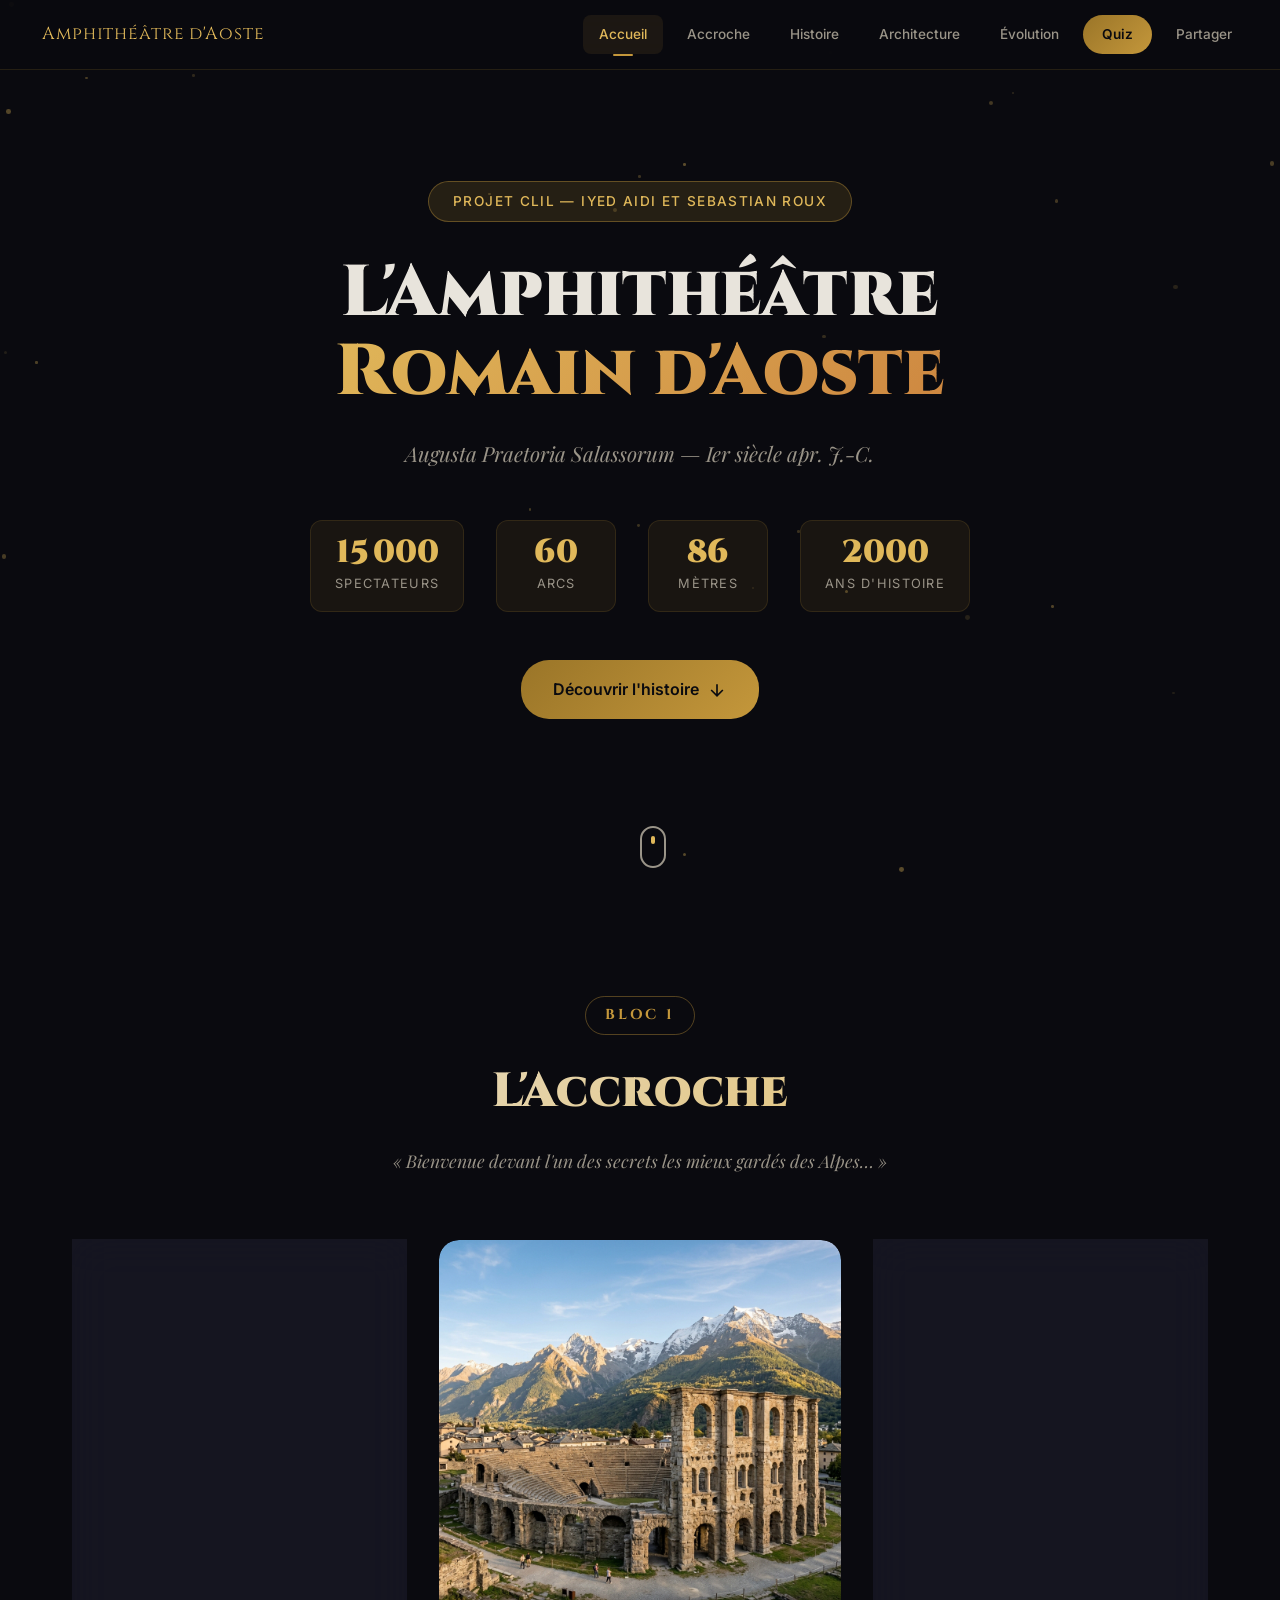
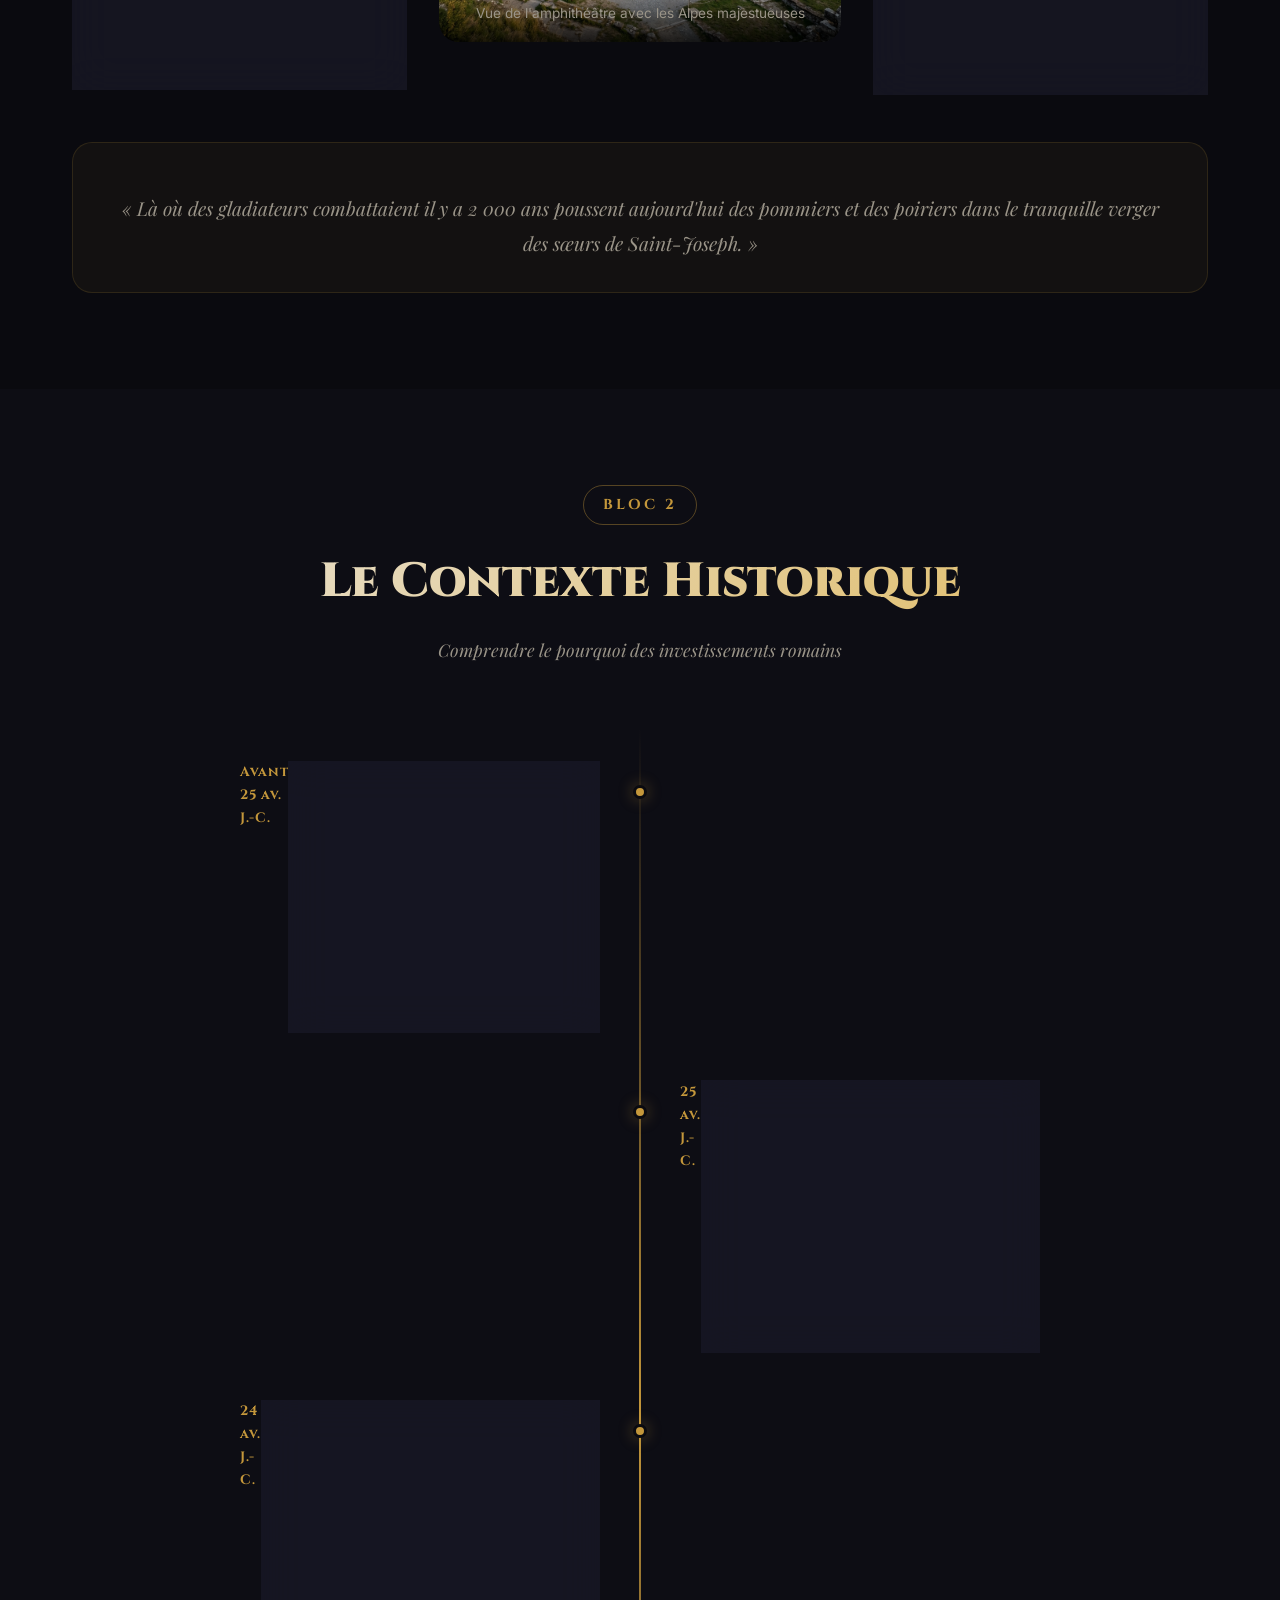
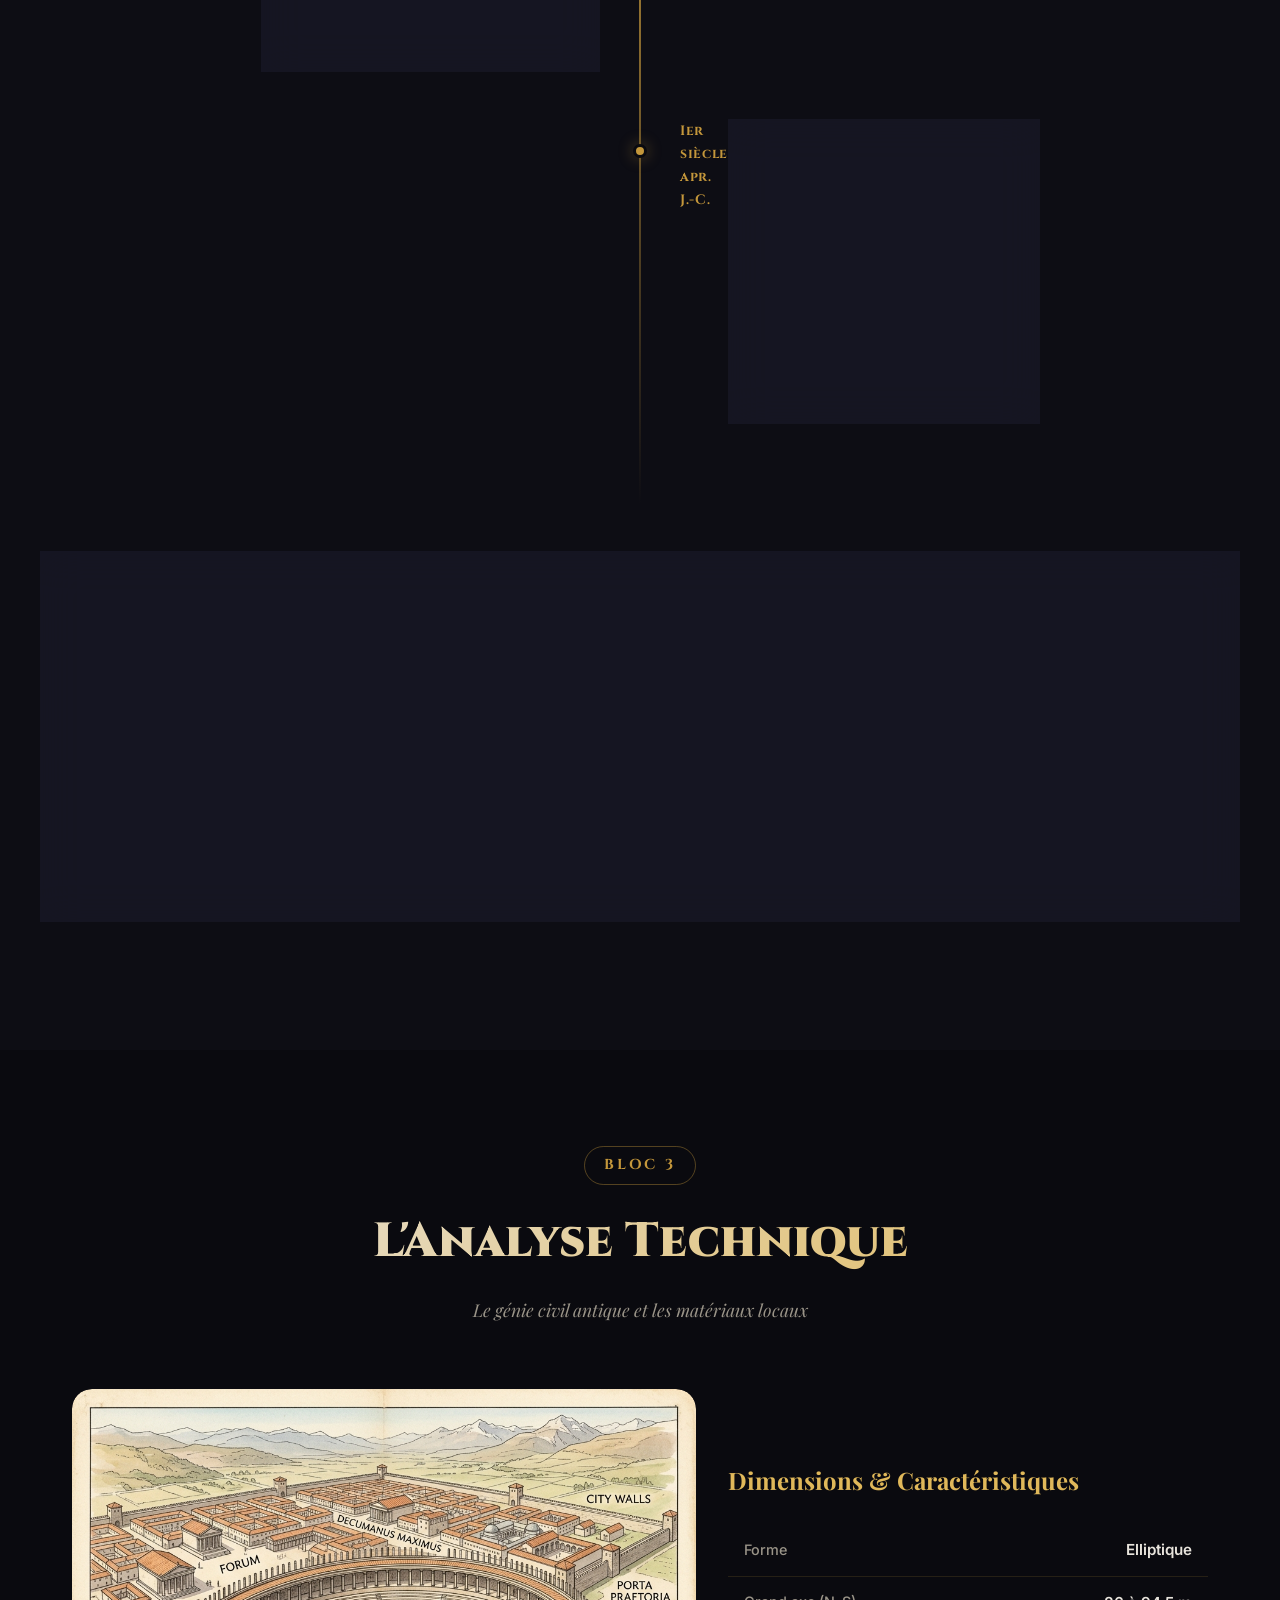
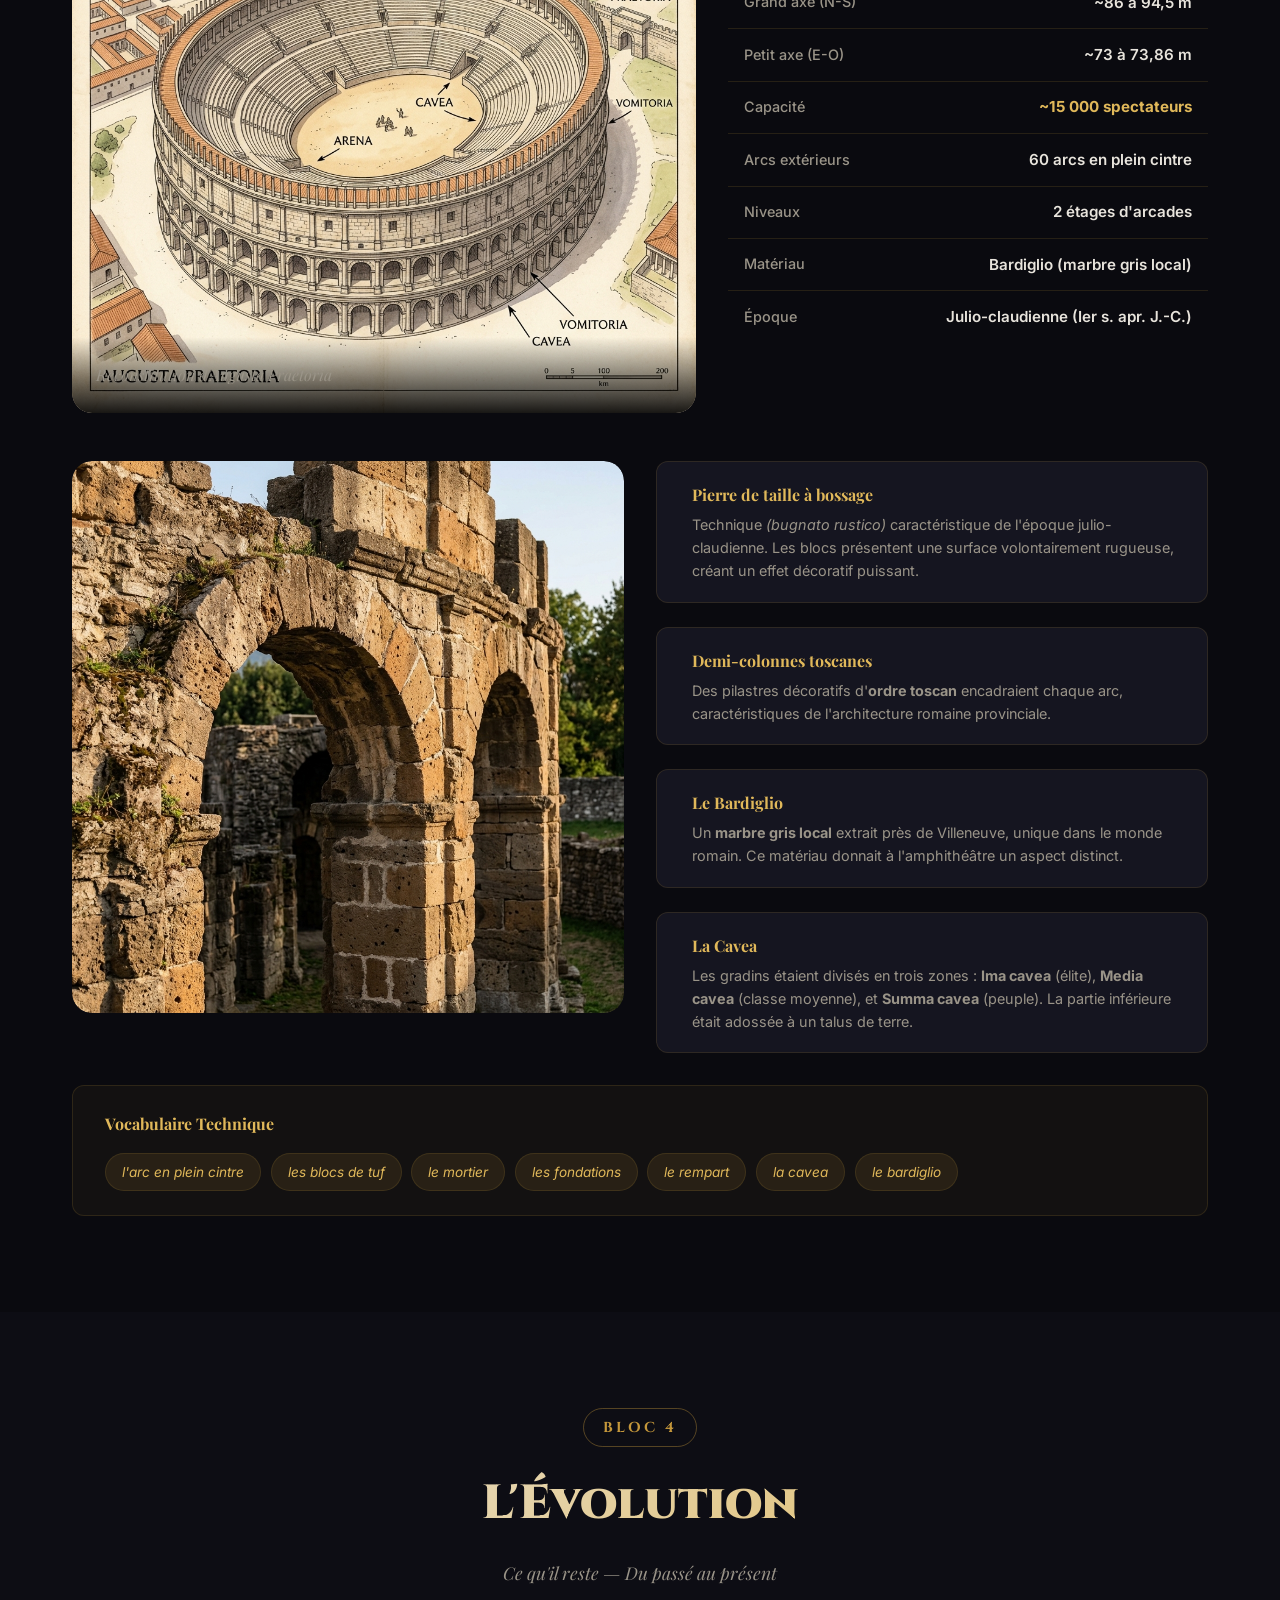
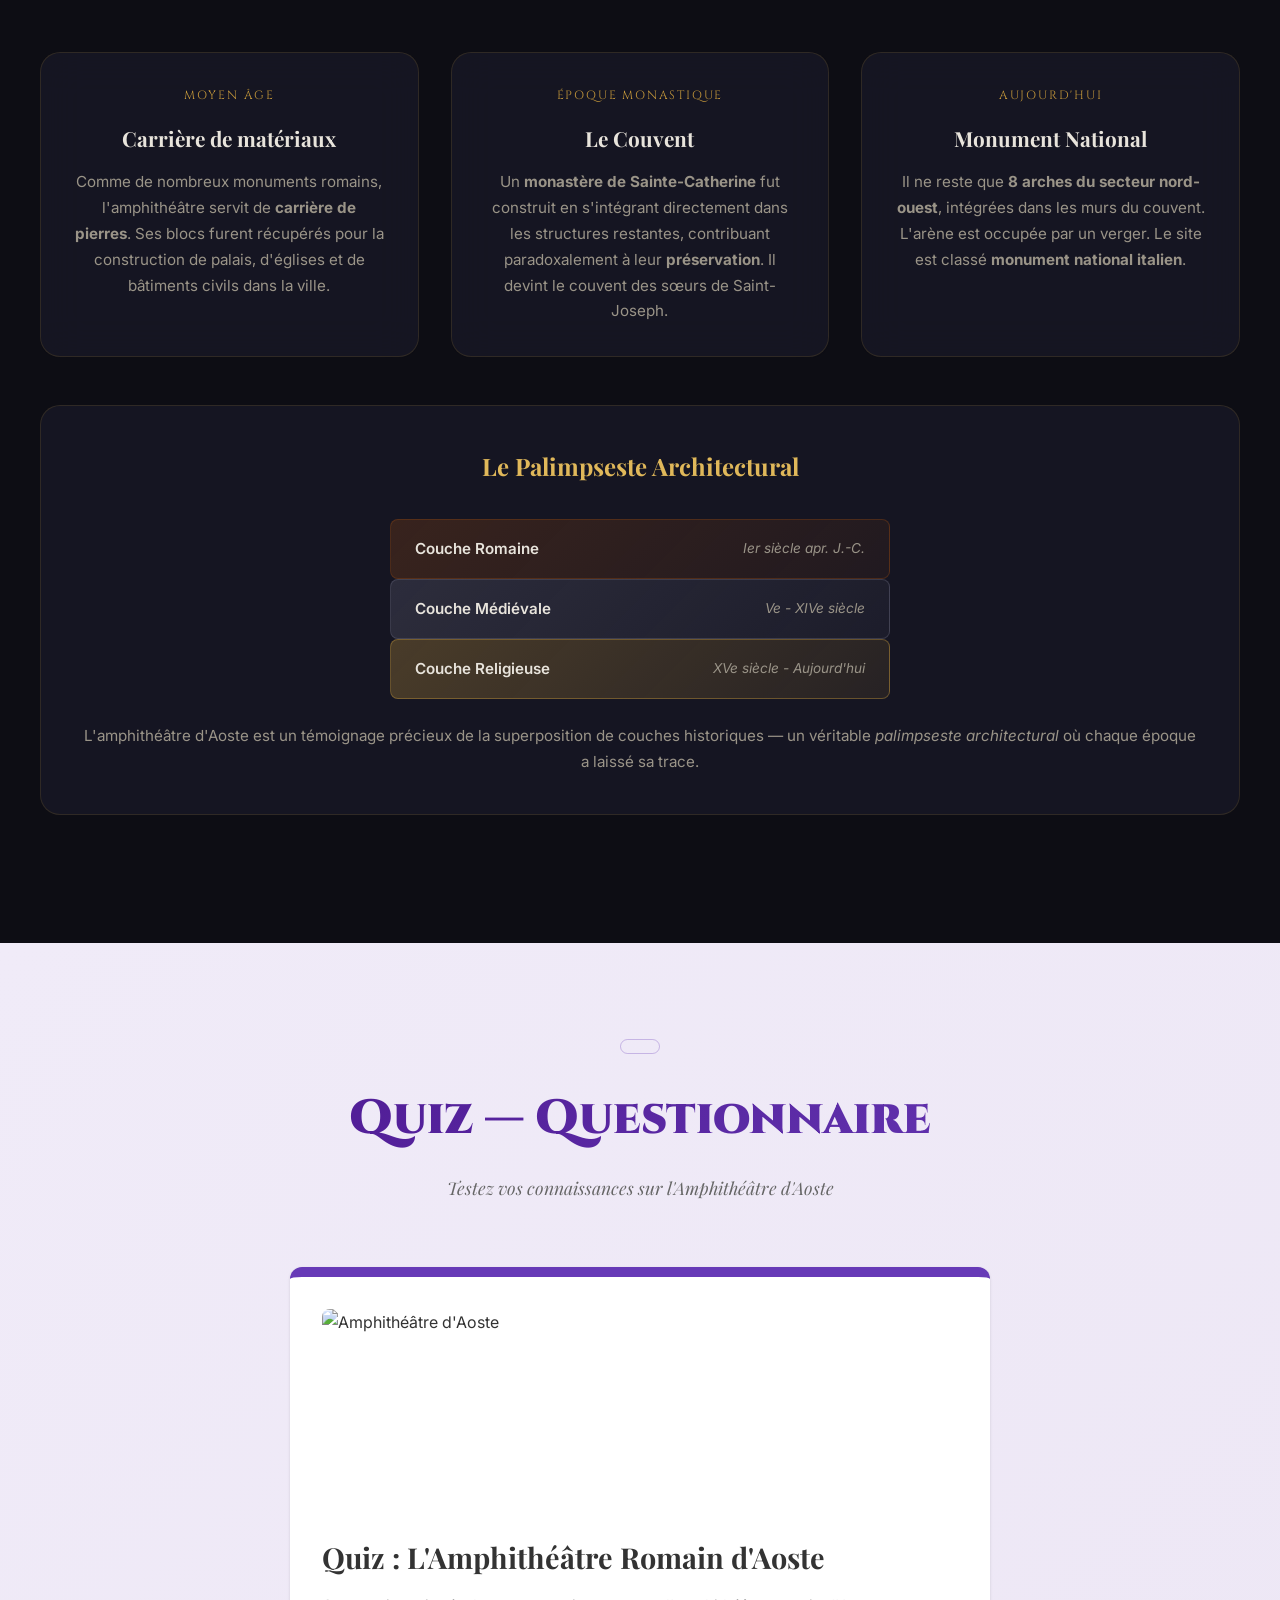
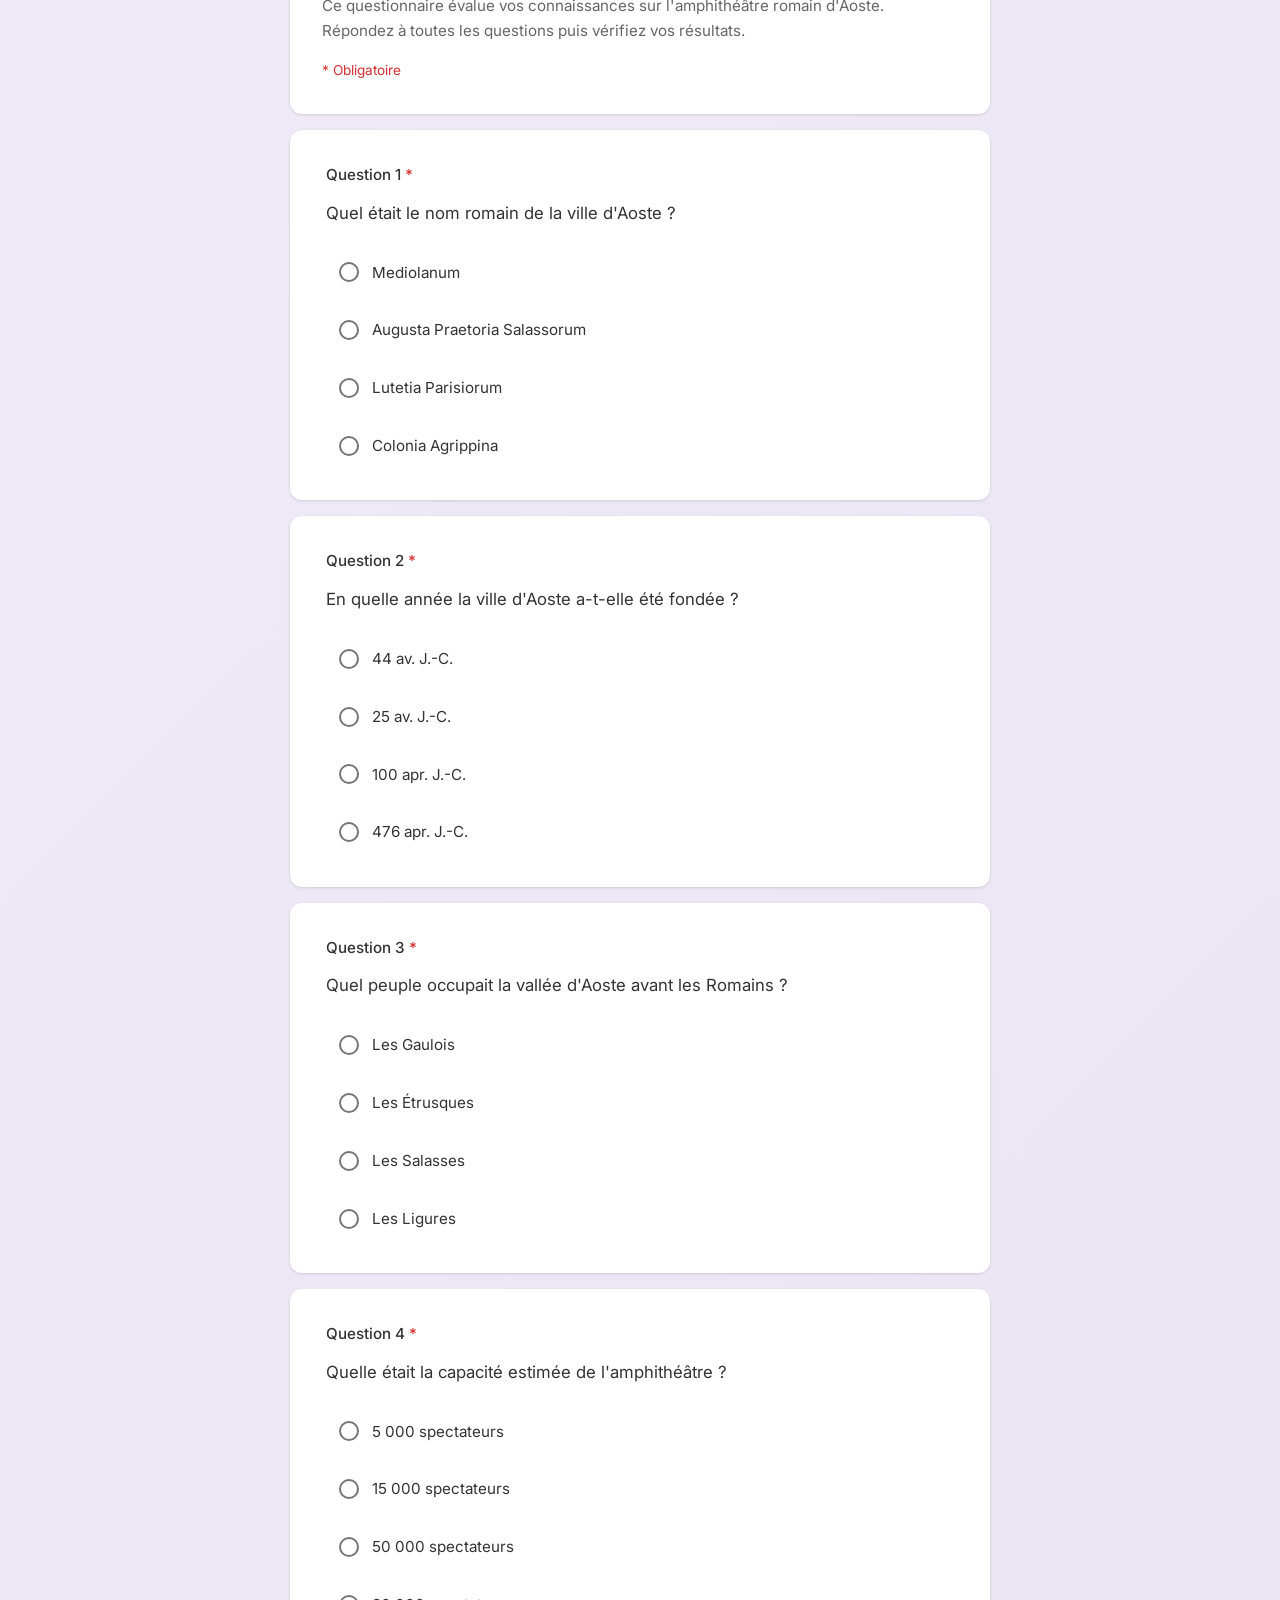
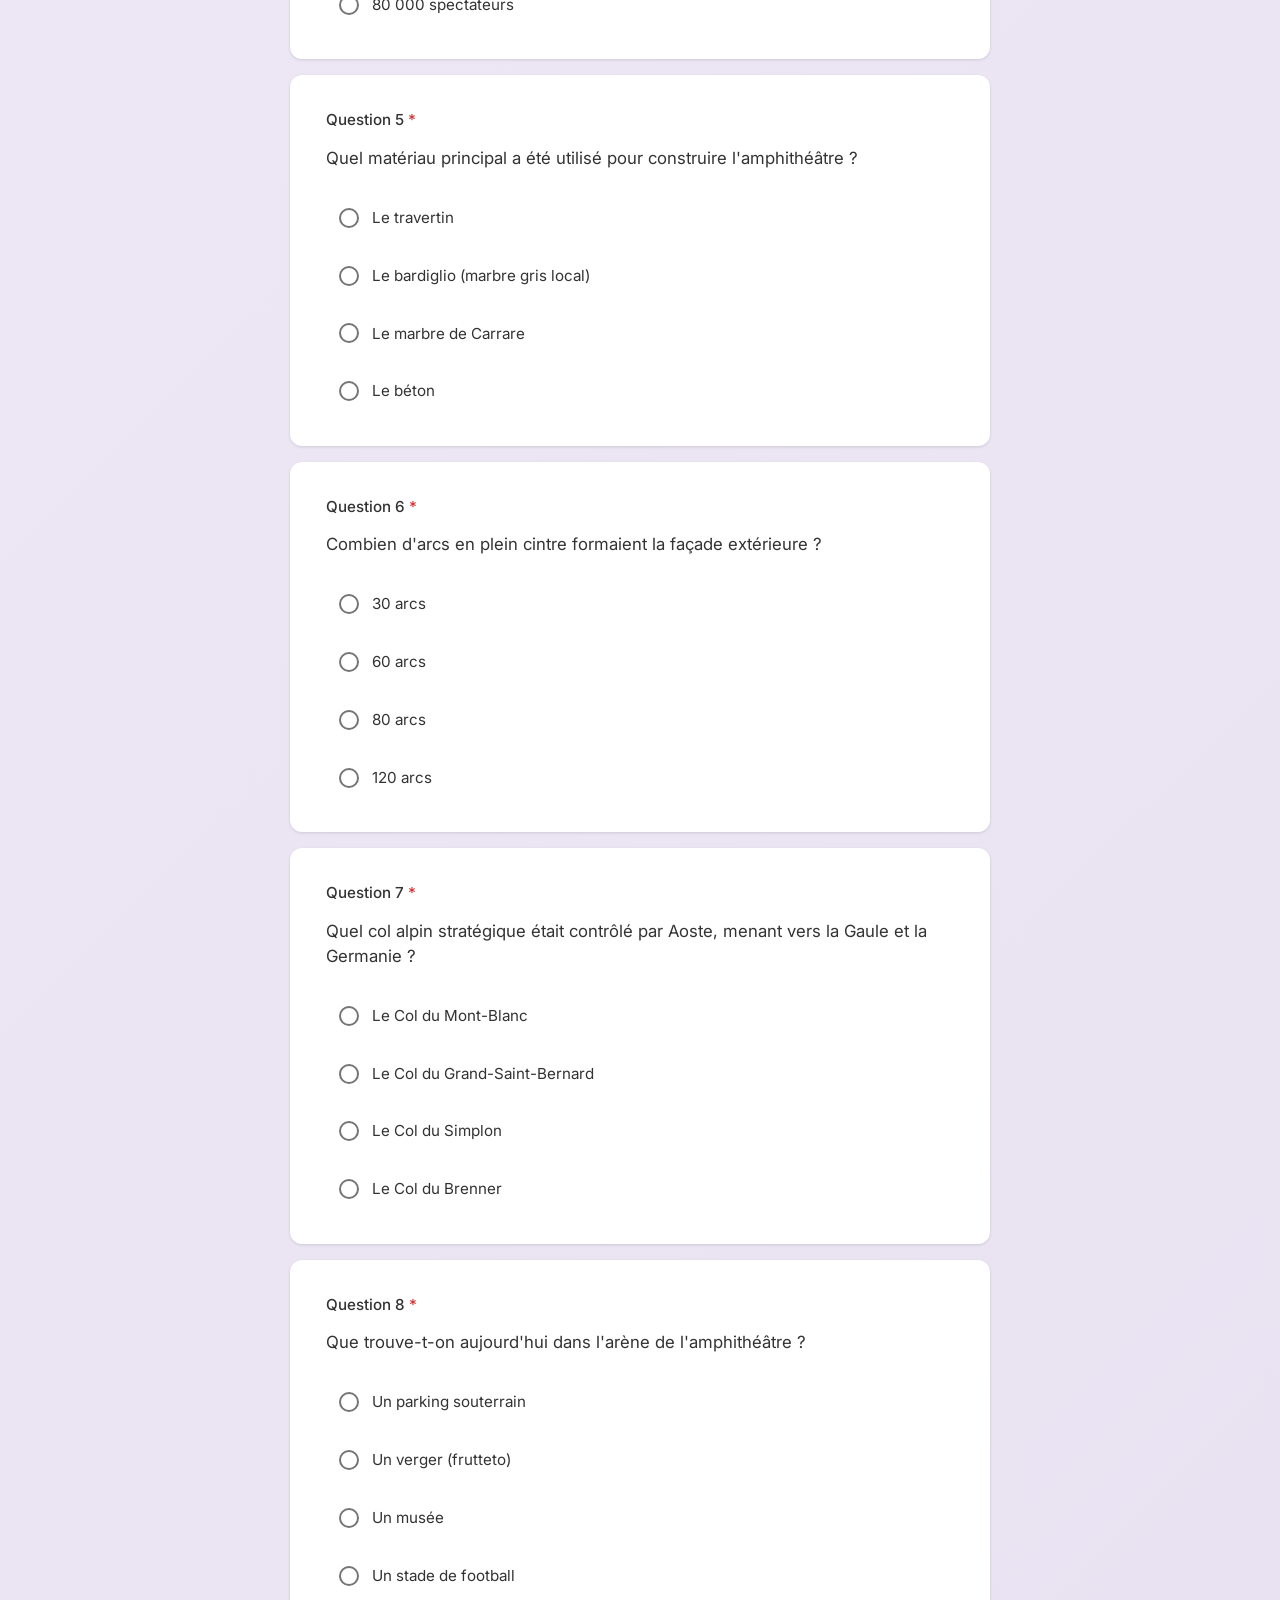
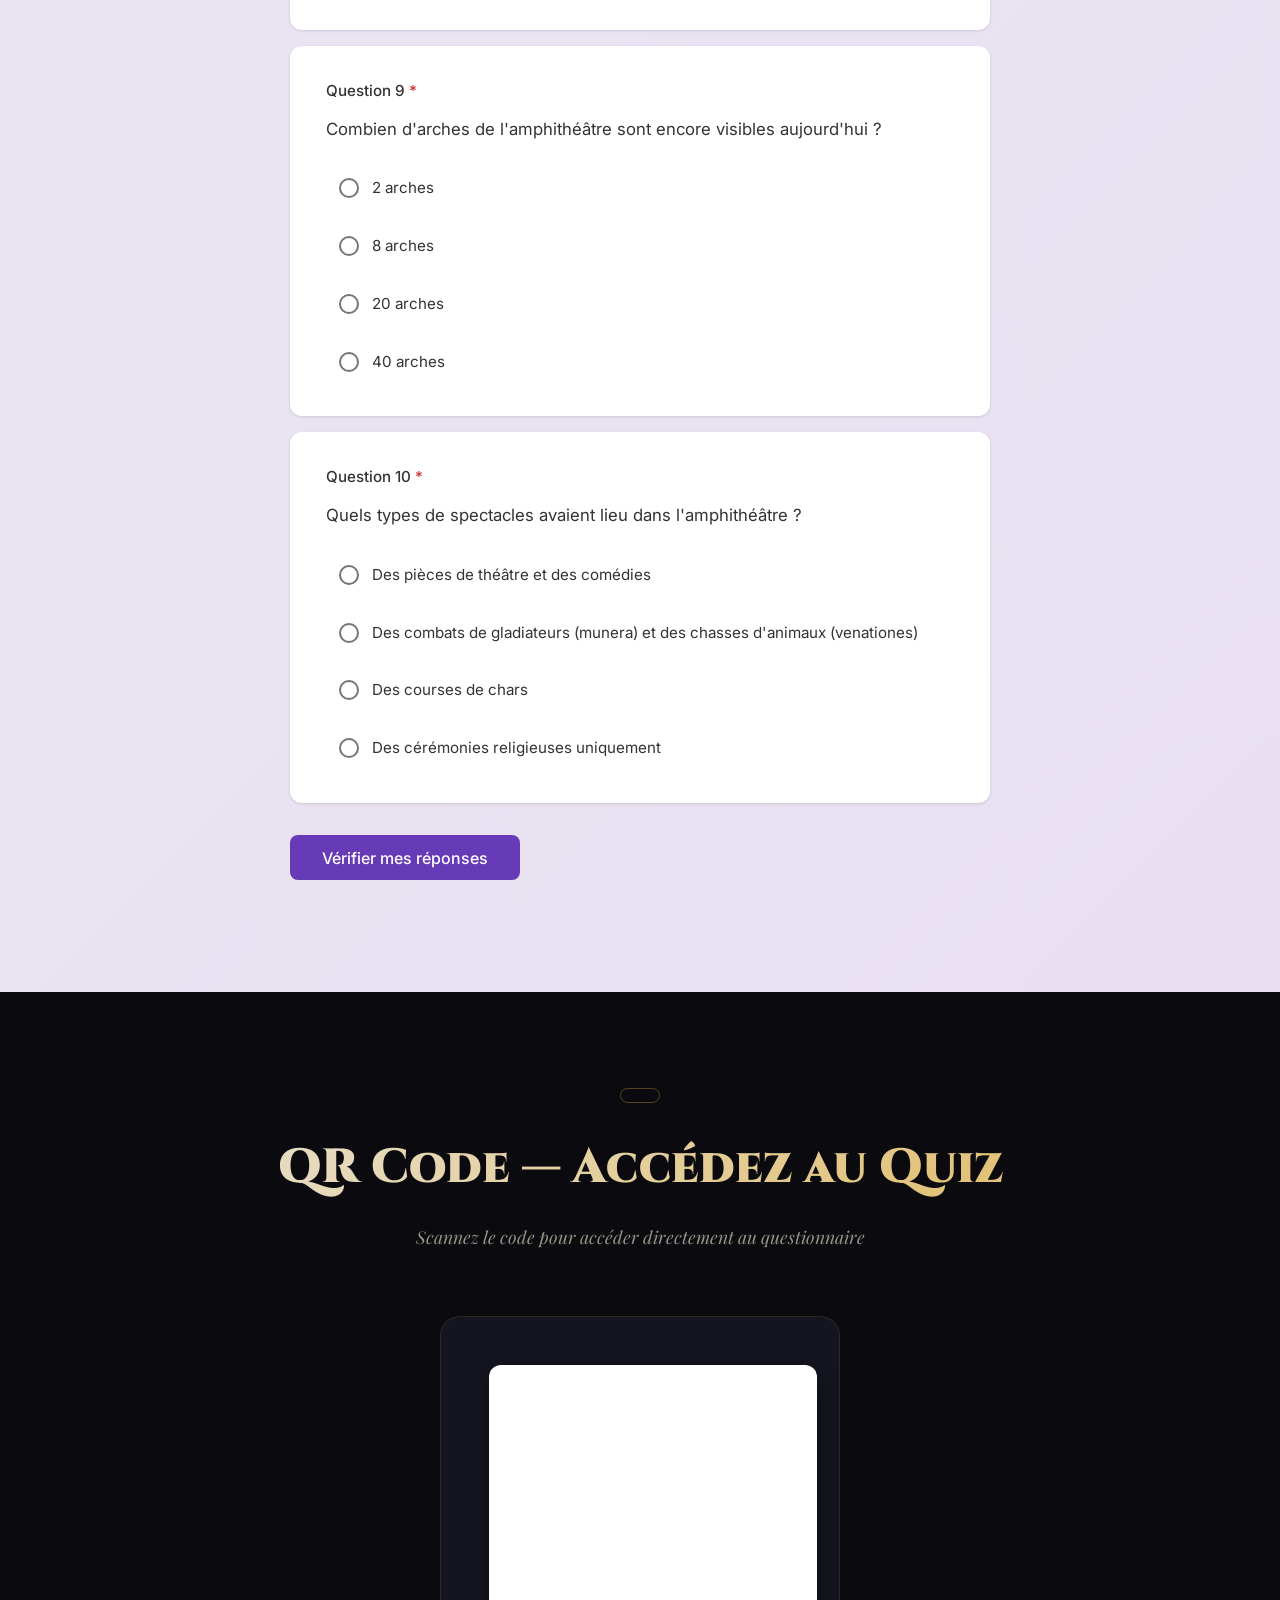
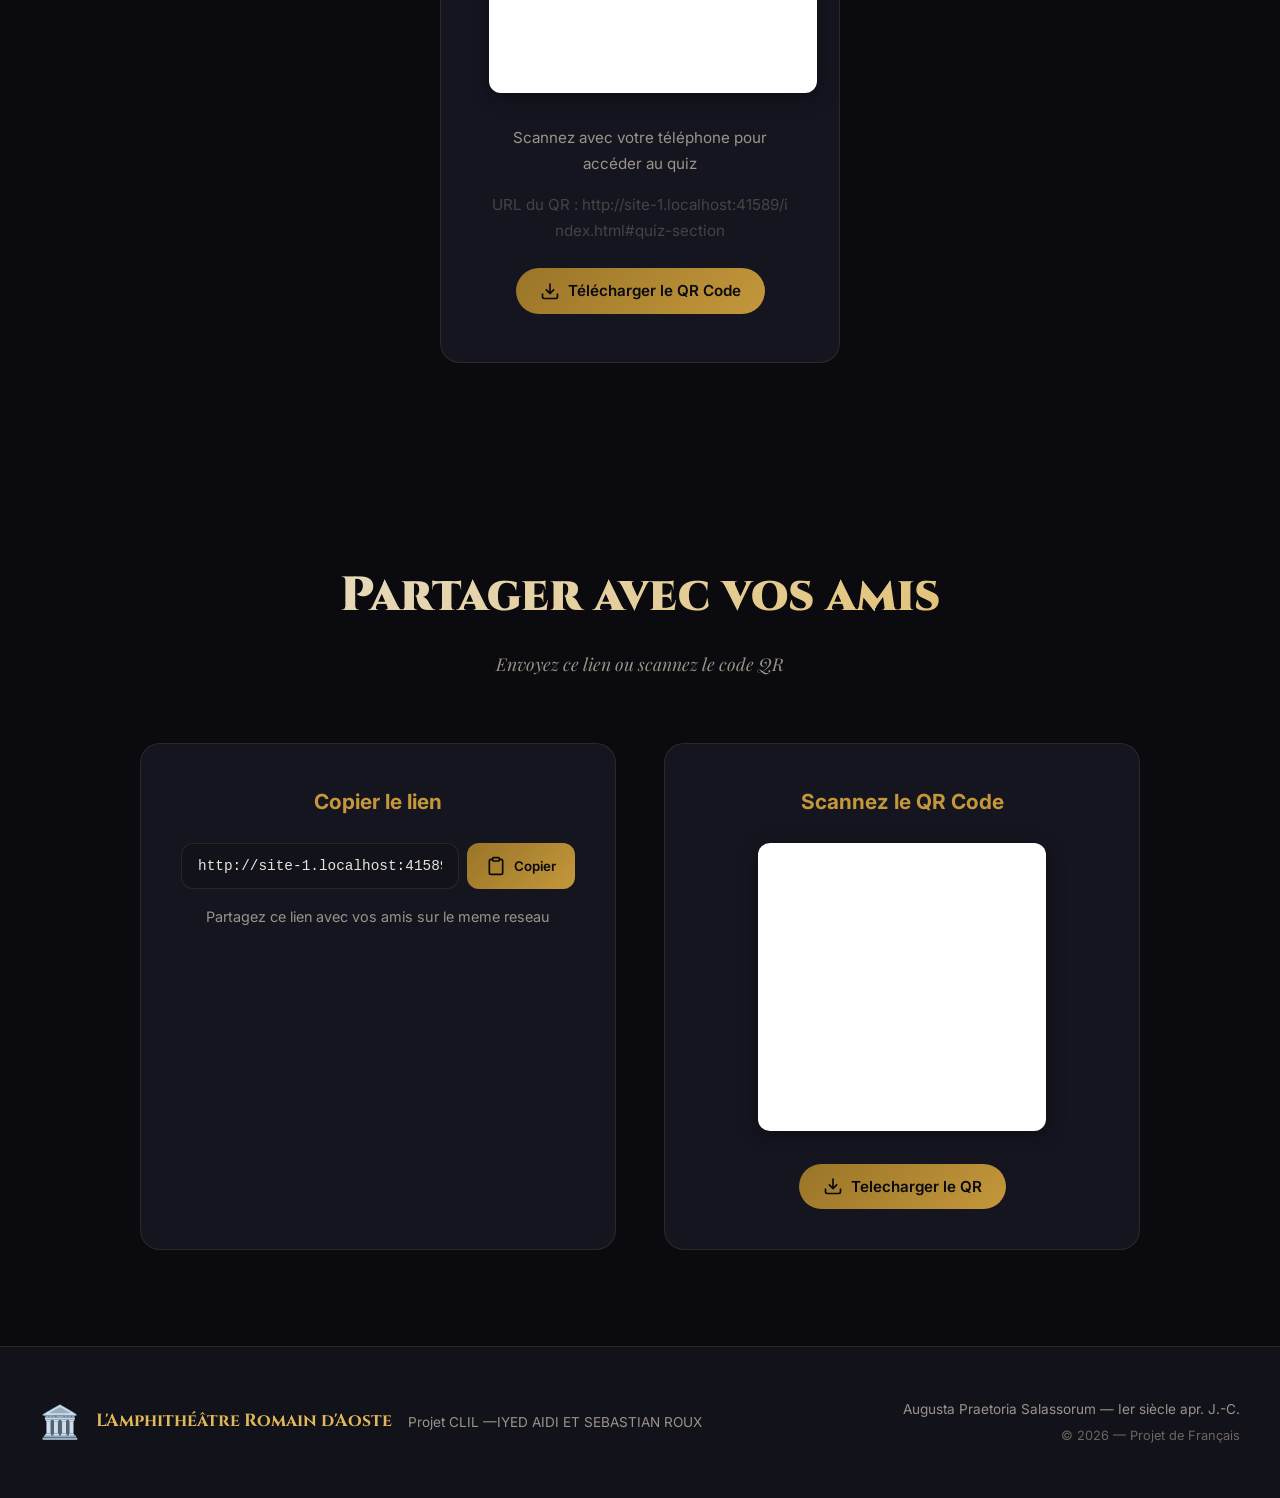
==== commit 658ba7f6: "Update index.html with latest changes" ====
--- a/index.html
+++ b/index.html
@@ -164,16 +164,6 @@
                 </div>
             </div>
         </div>
-        <div class="lexique-box reveal-up">
-            <h4> Lexique Exigé — Bloc 2</h4>
-            <div class="lexique-tags">
-                <span class="tag">« en raison de »</span>
-                <span class="tag">« afin de »</span>
-                <span class="tag">« par conséquent »</span>
-                <span class="tag">Passé Composé</span>
-                <span class="tag">Imparfait</span>
-            </div>
-        </div>
     </section>
     <!-- ===== BLOC 3: L'ANALYSE TECHNIQUE ===== -->
     <section id="bloc3" class="section bloc-section">
@@ -321,15 +311,6 @@
             </div>
             <p class="palimpseste-text">L'amphithéâtre d'Aoste est un témoignage précieux de la superposition de couches historiques — un véritable <em>palimpseste architectural</em> où chaque époque a laissé sa trace.</p>
         </div>
-        <div class="lexique-box reveal-up">
-            <h4> Lexique — Verbes de perception</h4>
-            <div class="lexique-tags">
-                <span class="tag">« Si vous observez attentivement… »</span>
-                <span class="tag">« Regardez de plus près… »</span>
-                <span class="tag">« Au sommet de… »</span>
-                <span class="tag">« Transformé en… au fil des siècles »</span>
-            </div>
-        </div>
     </section>
     <!-- ===== QUIZ SECTION ===== -->
     <section id="quiz-section" class="section quiz-section">
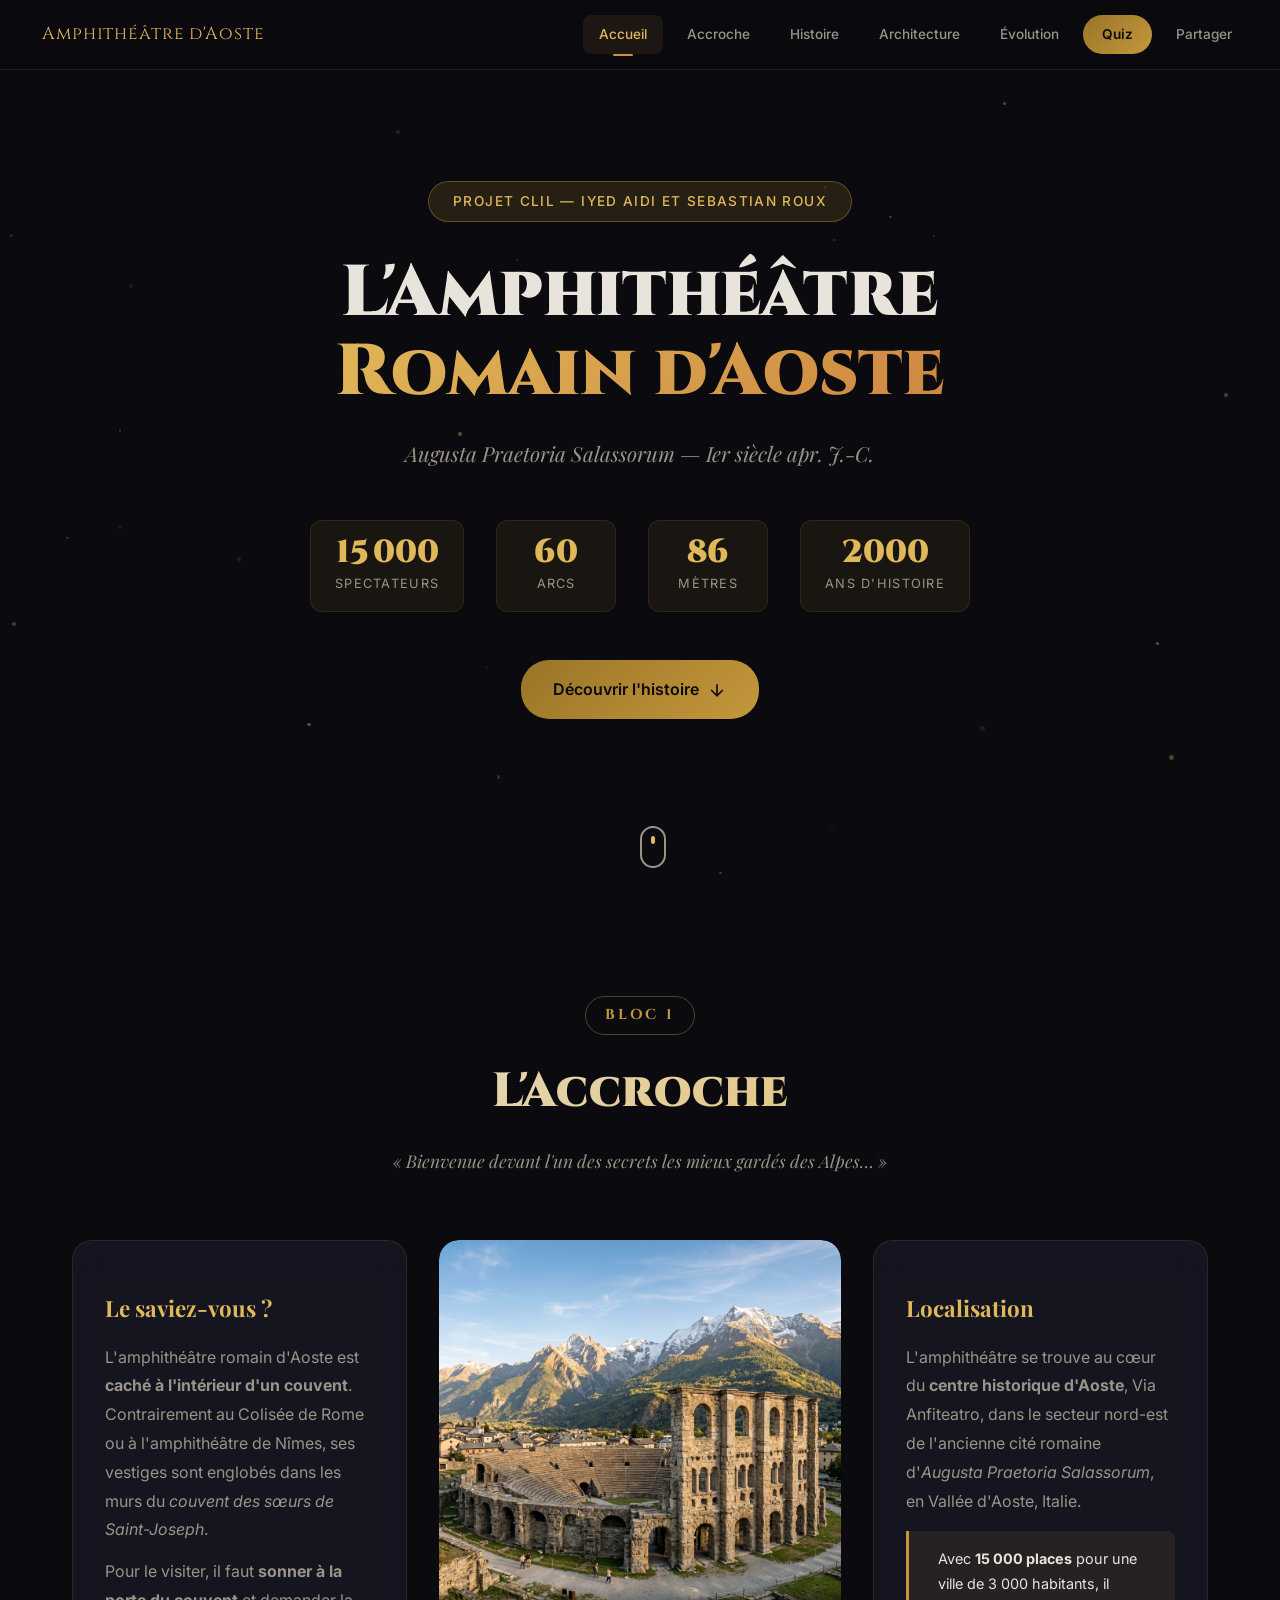
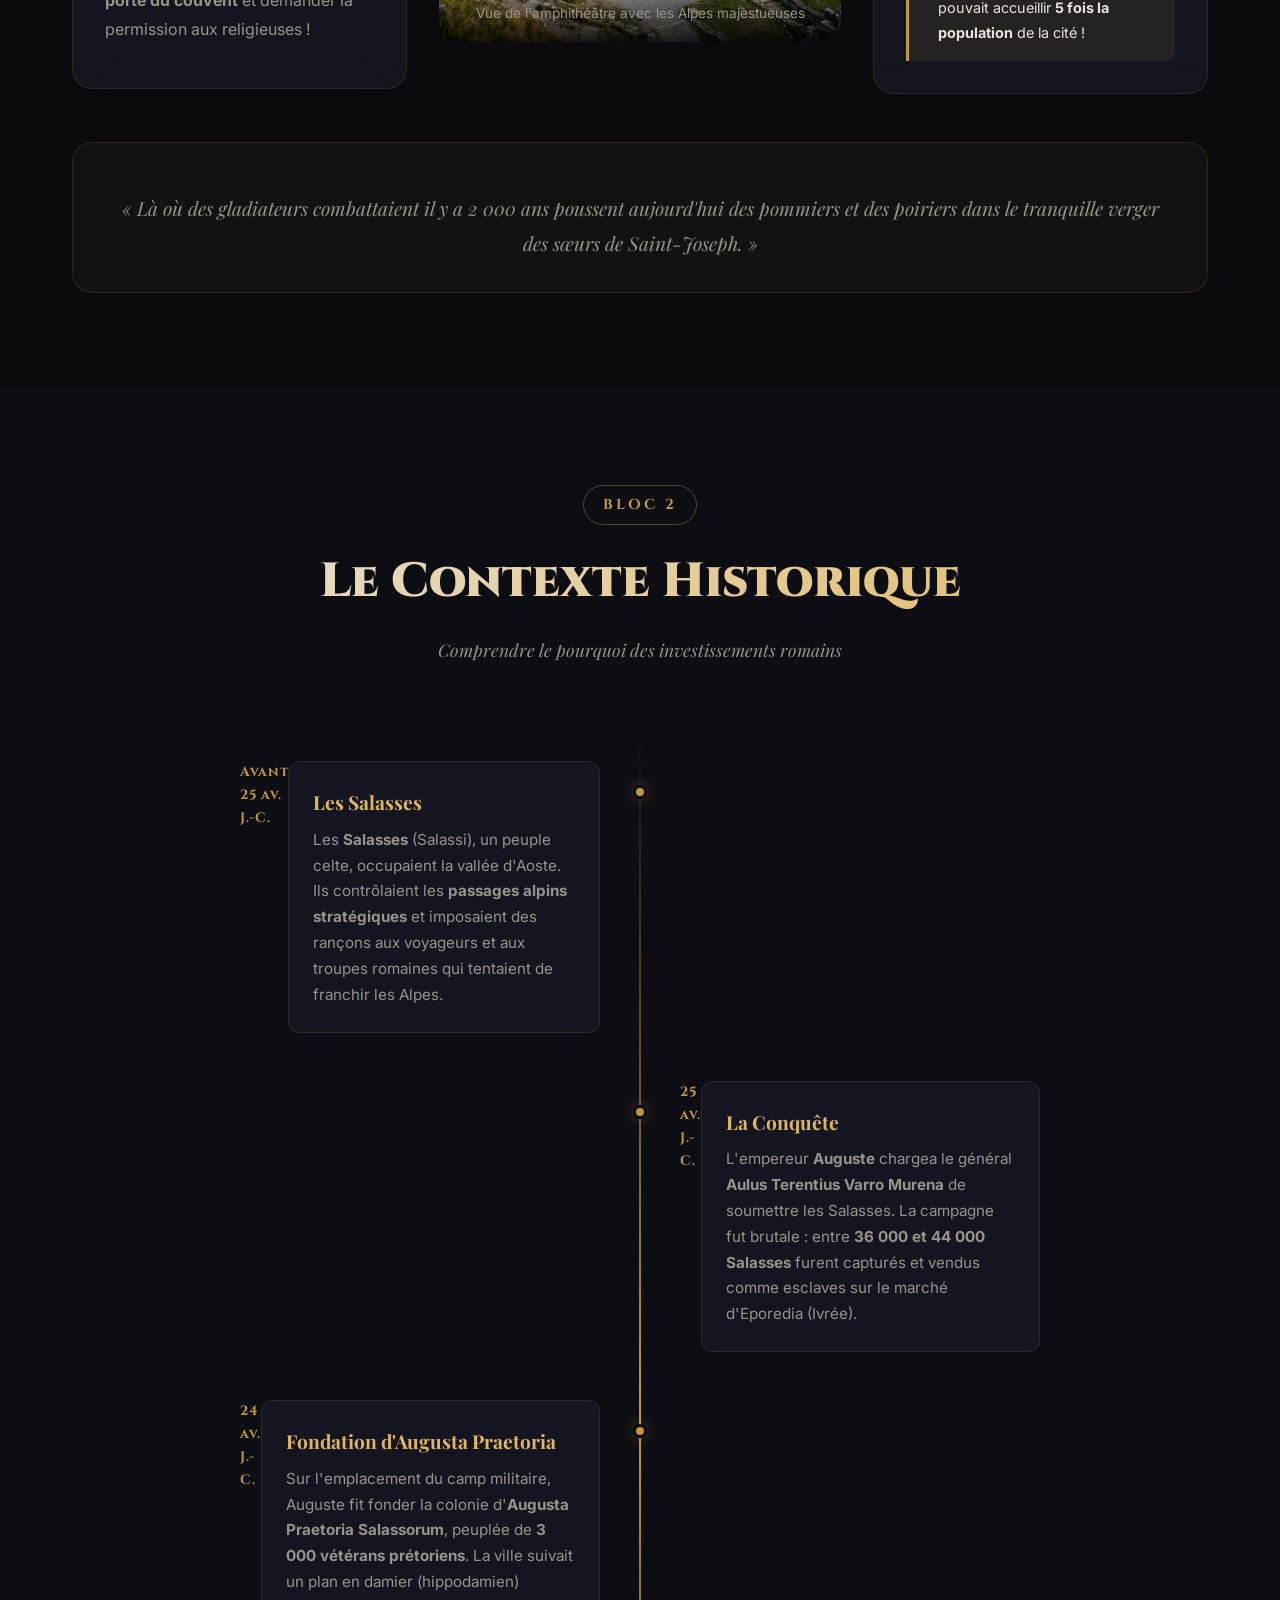
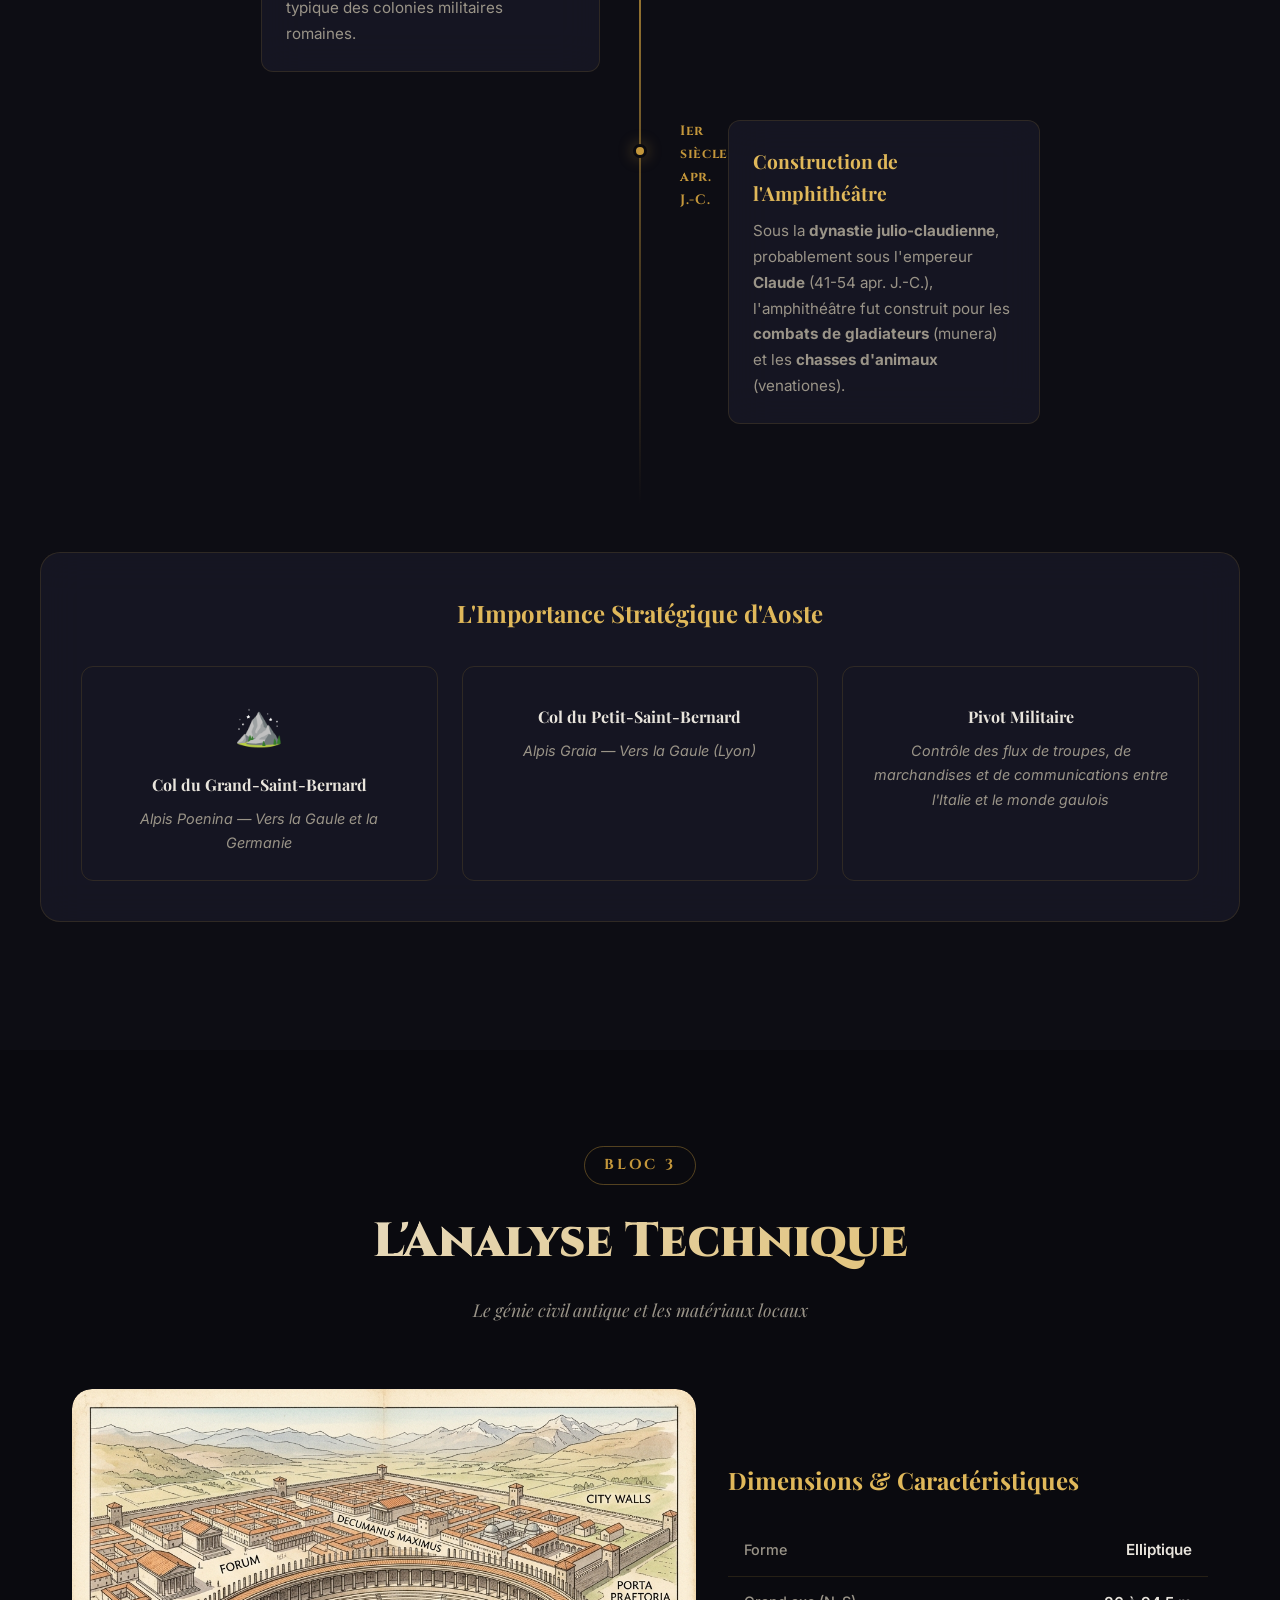
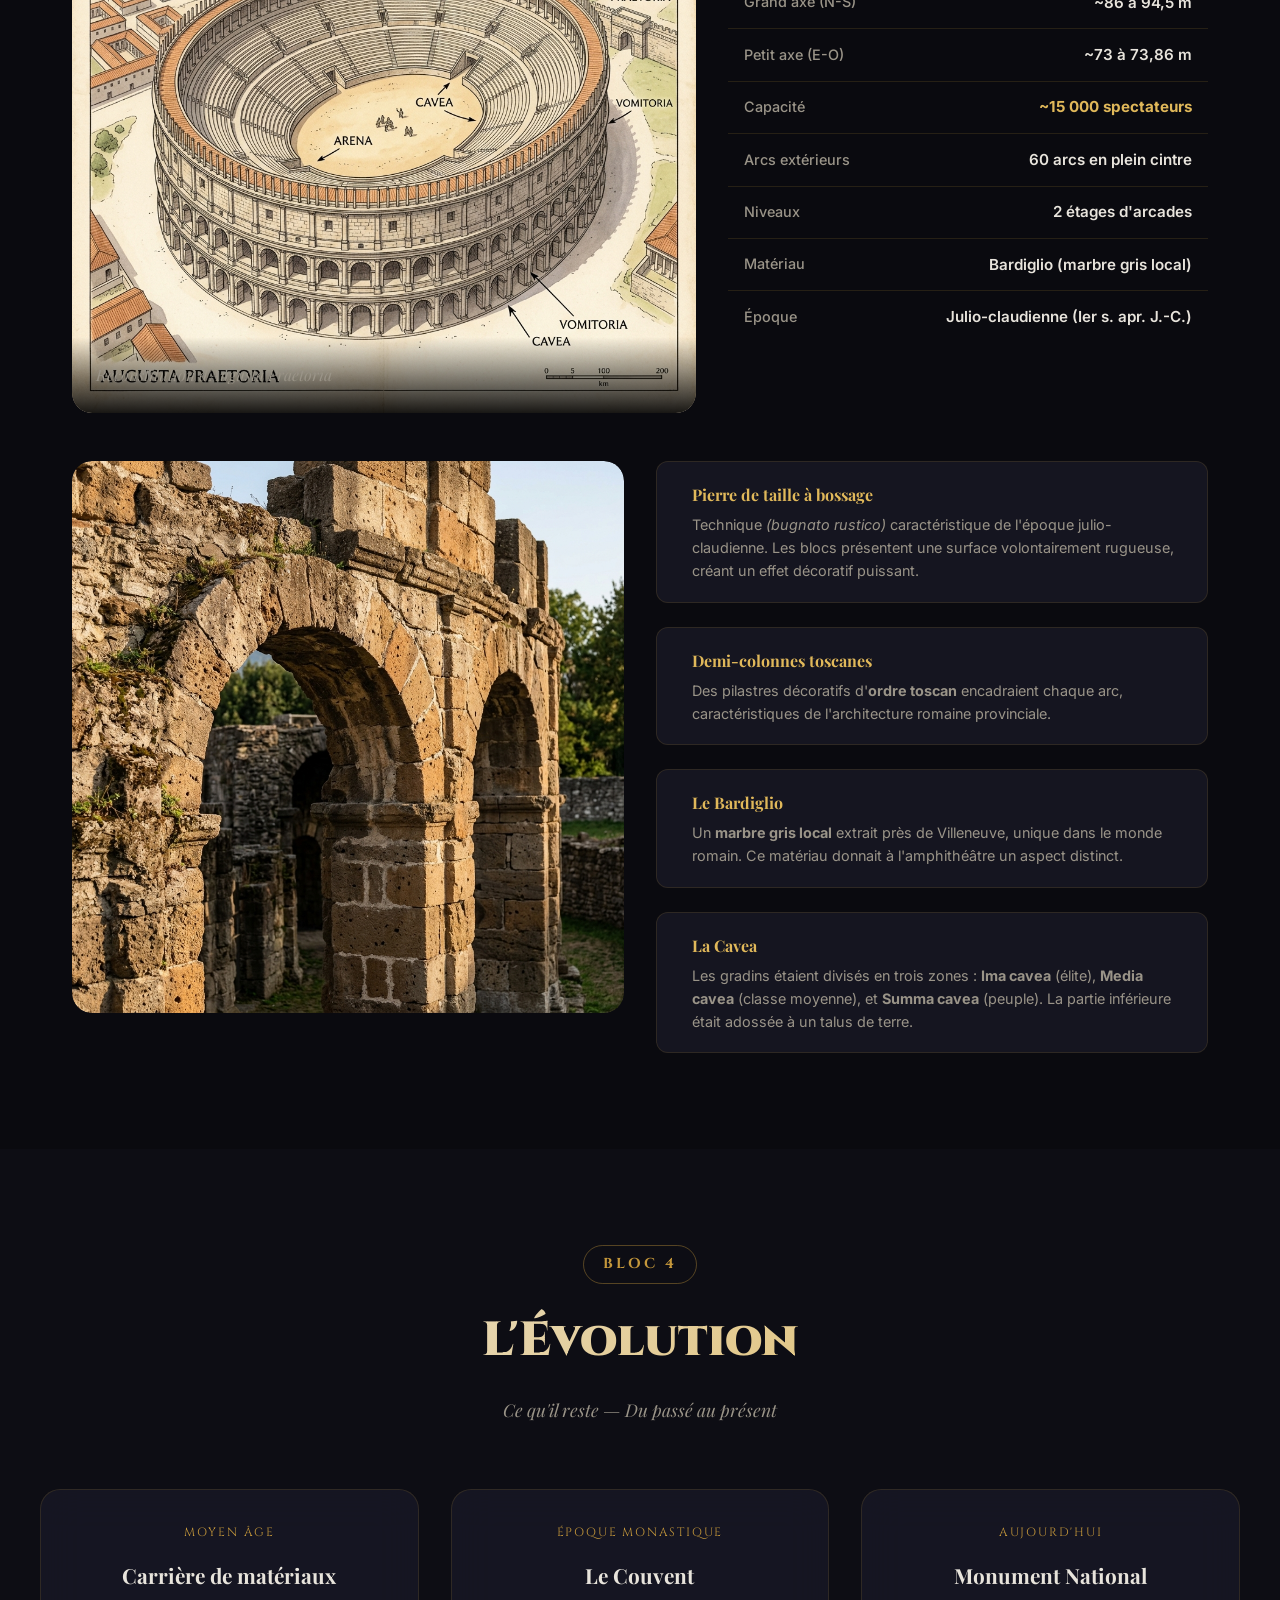
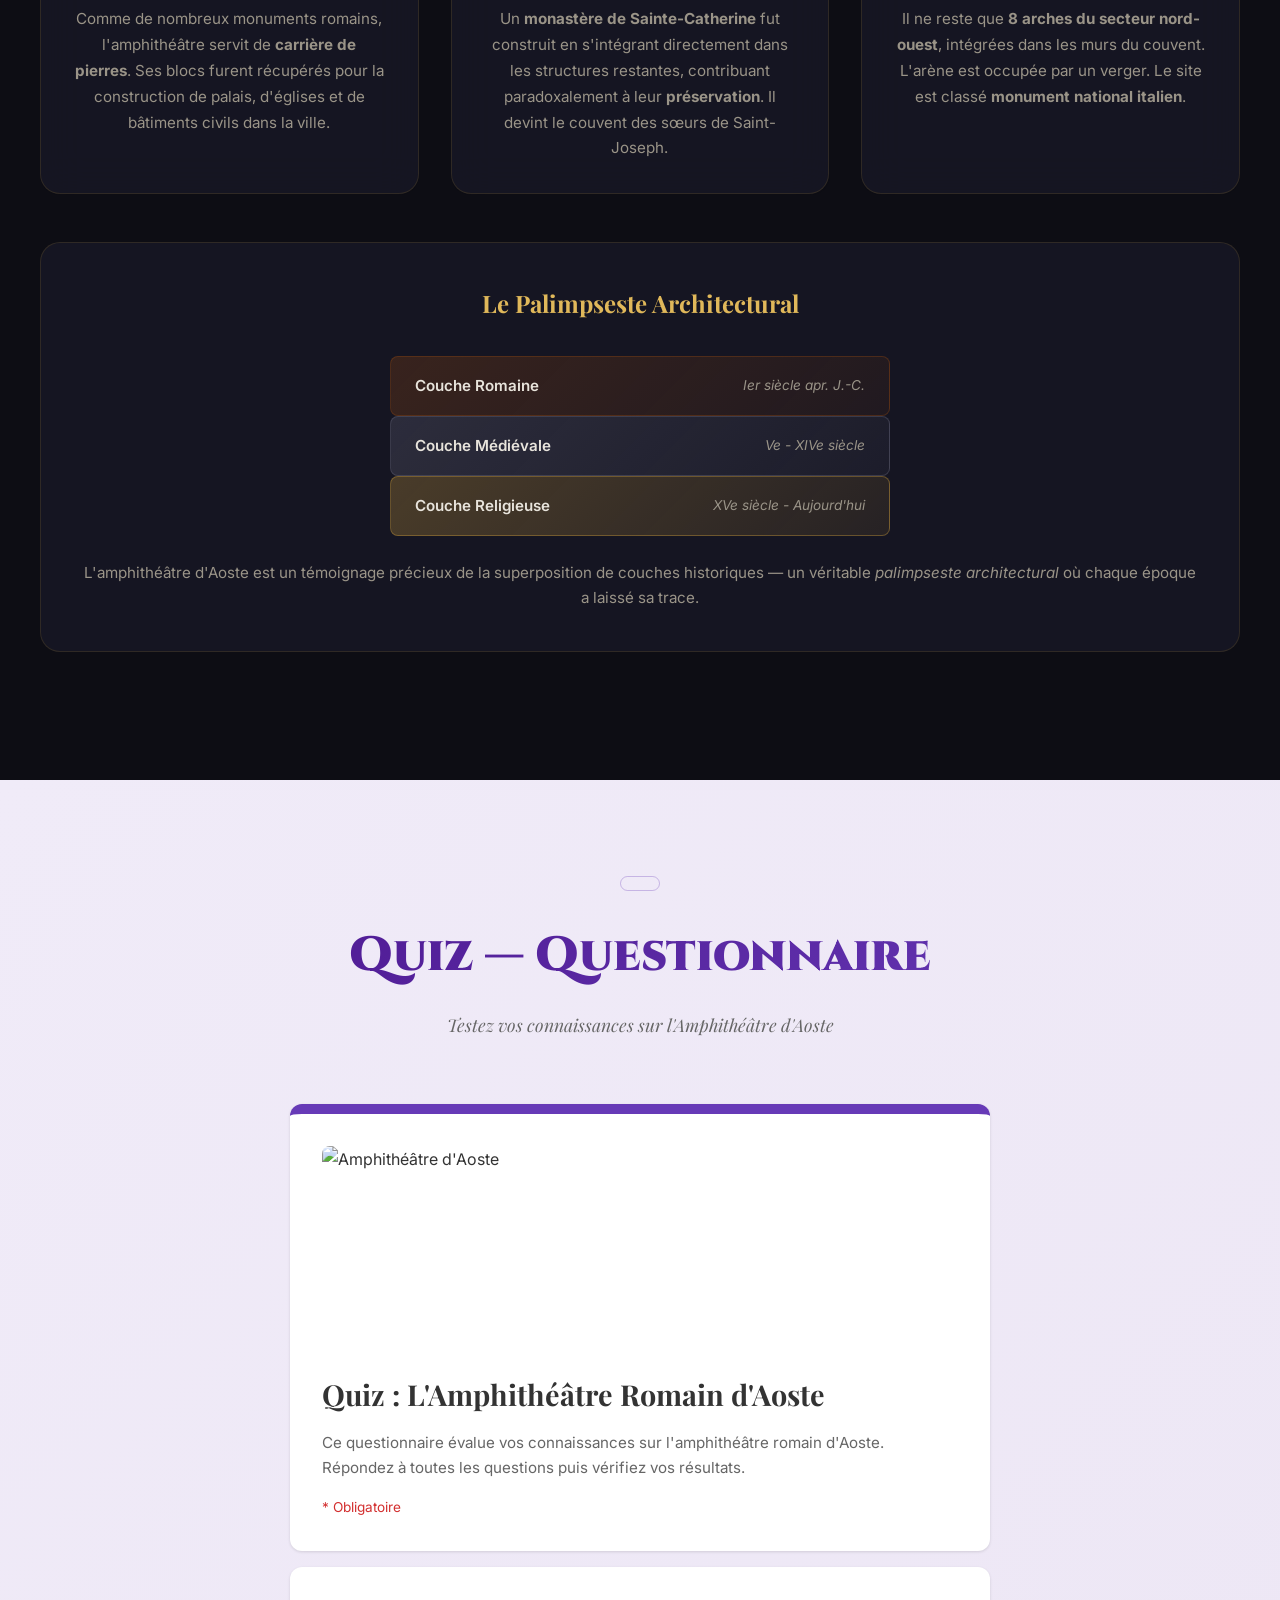
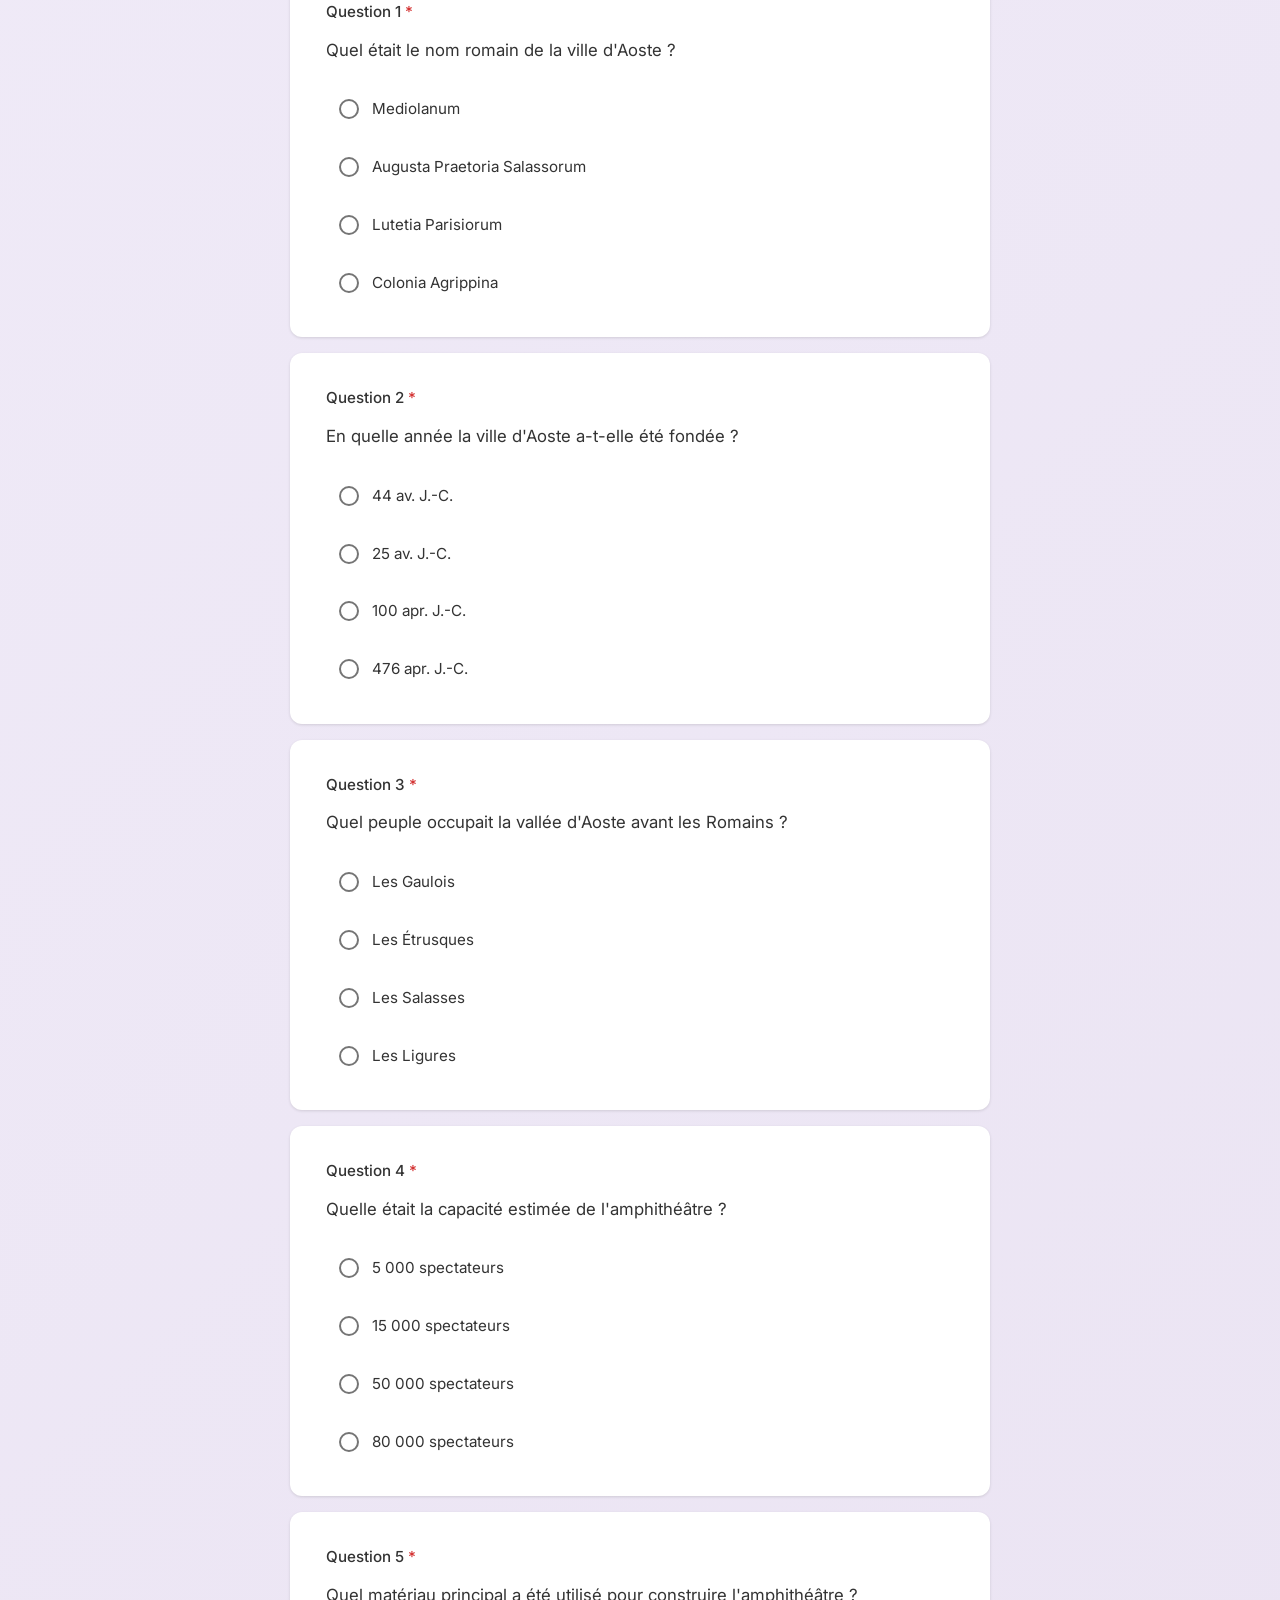
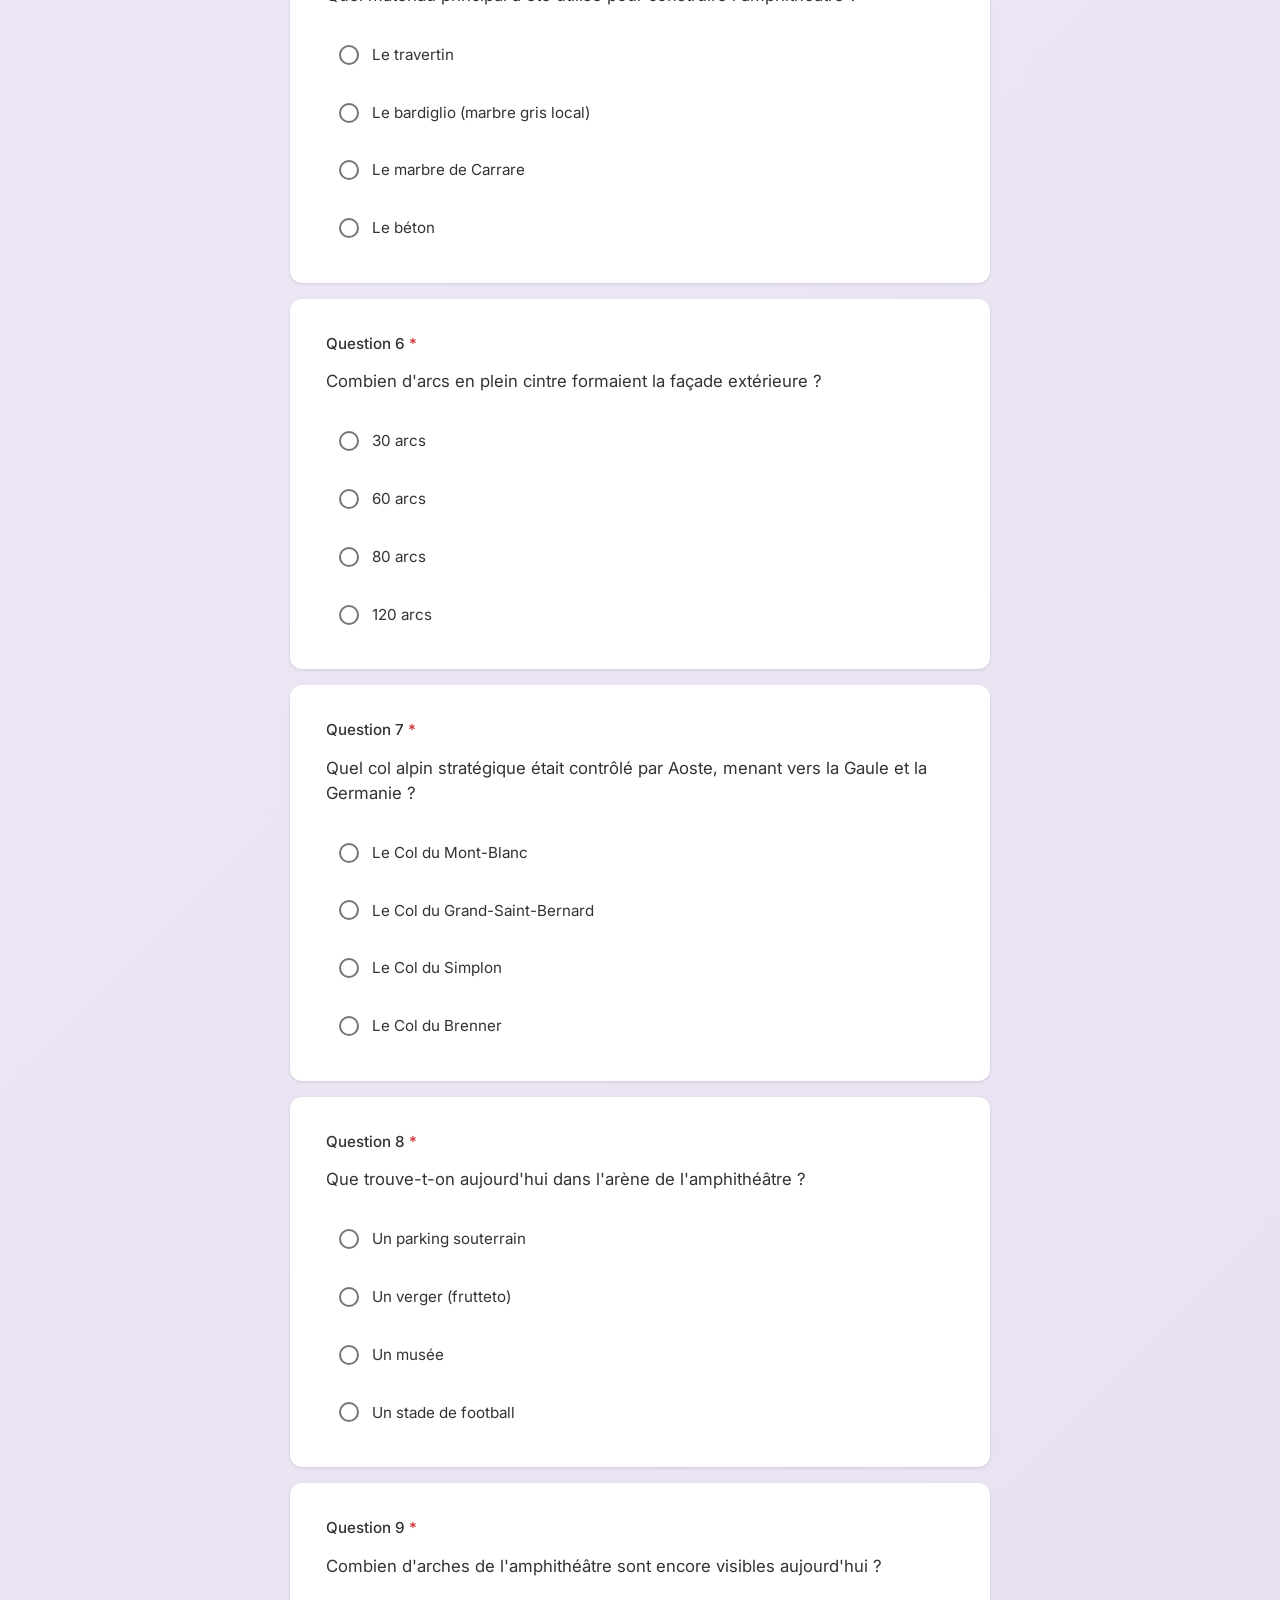
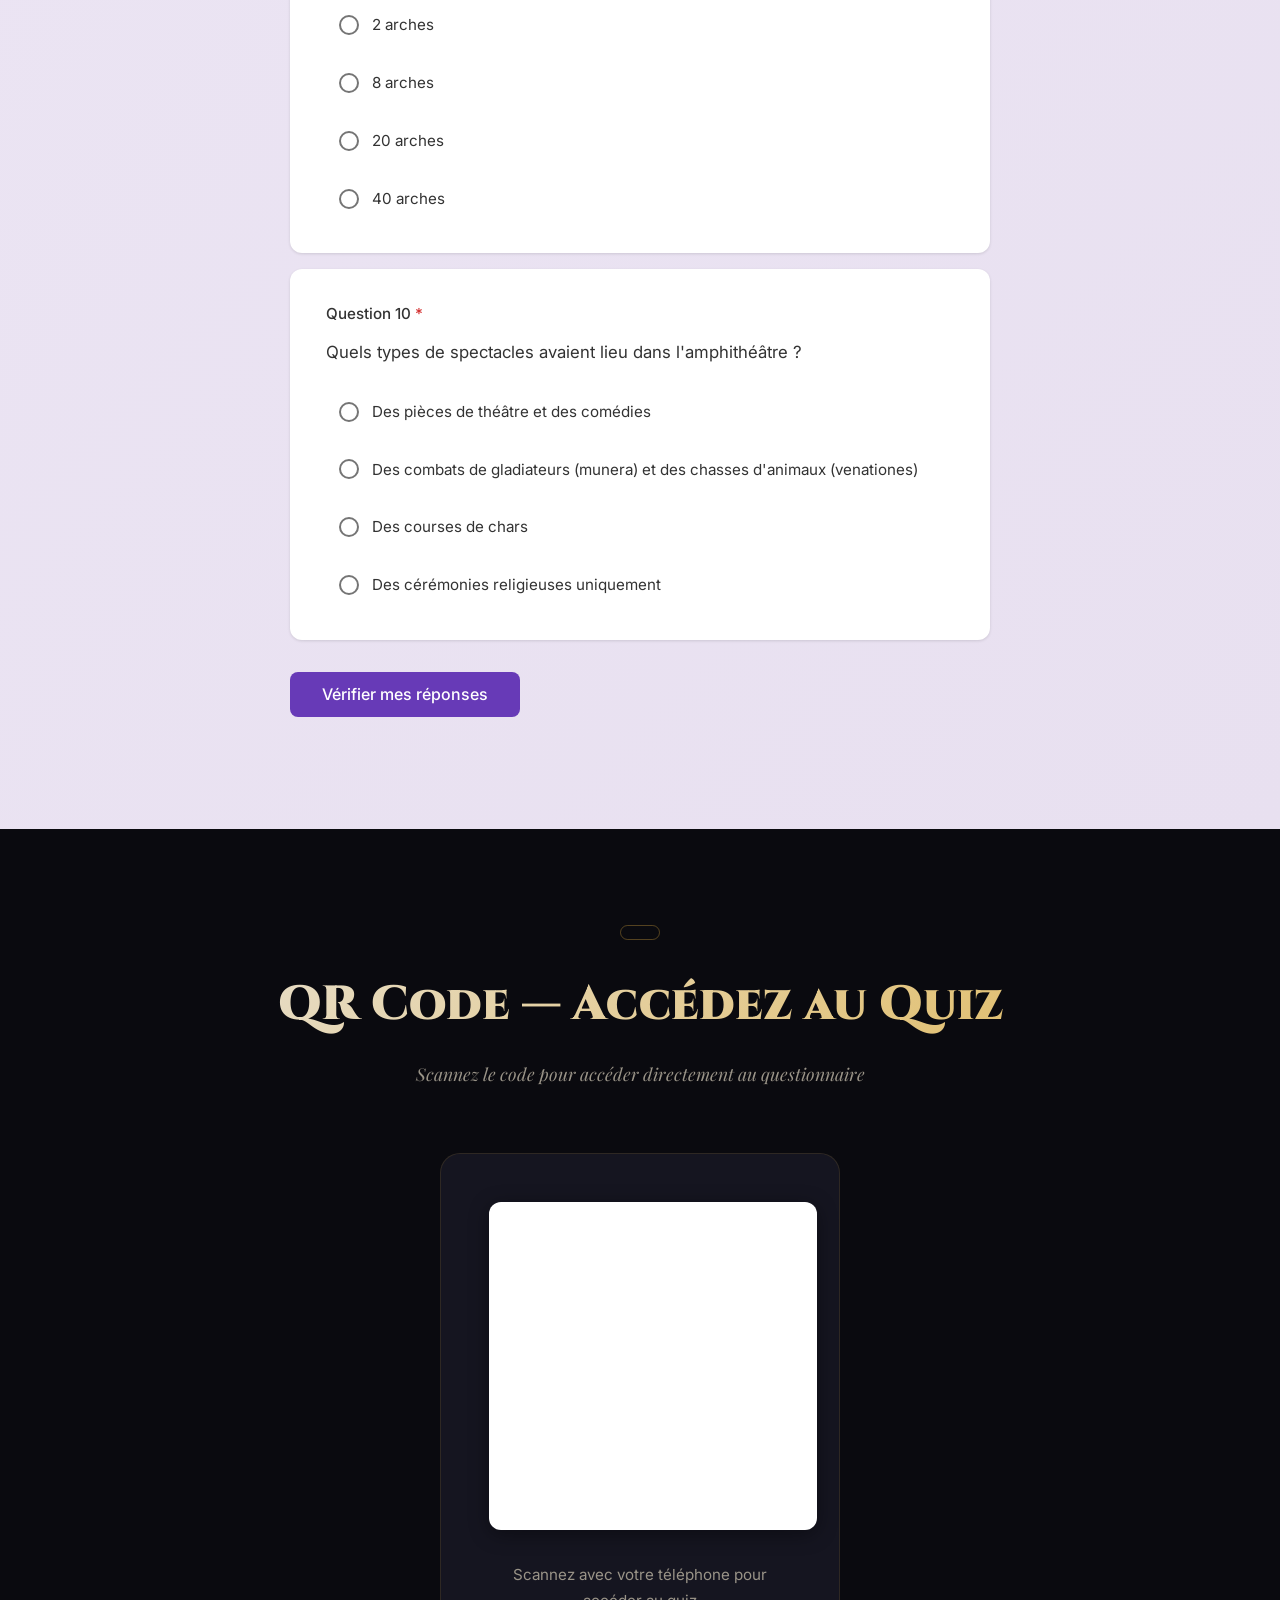
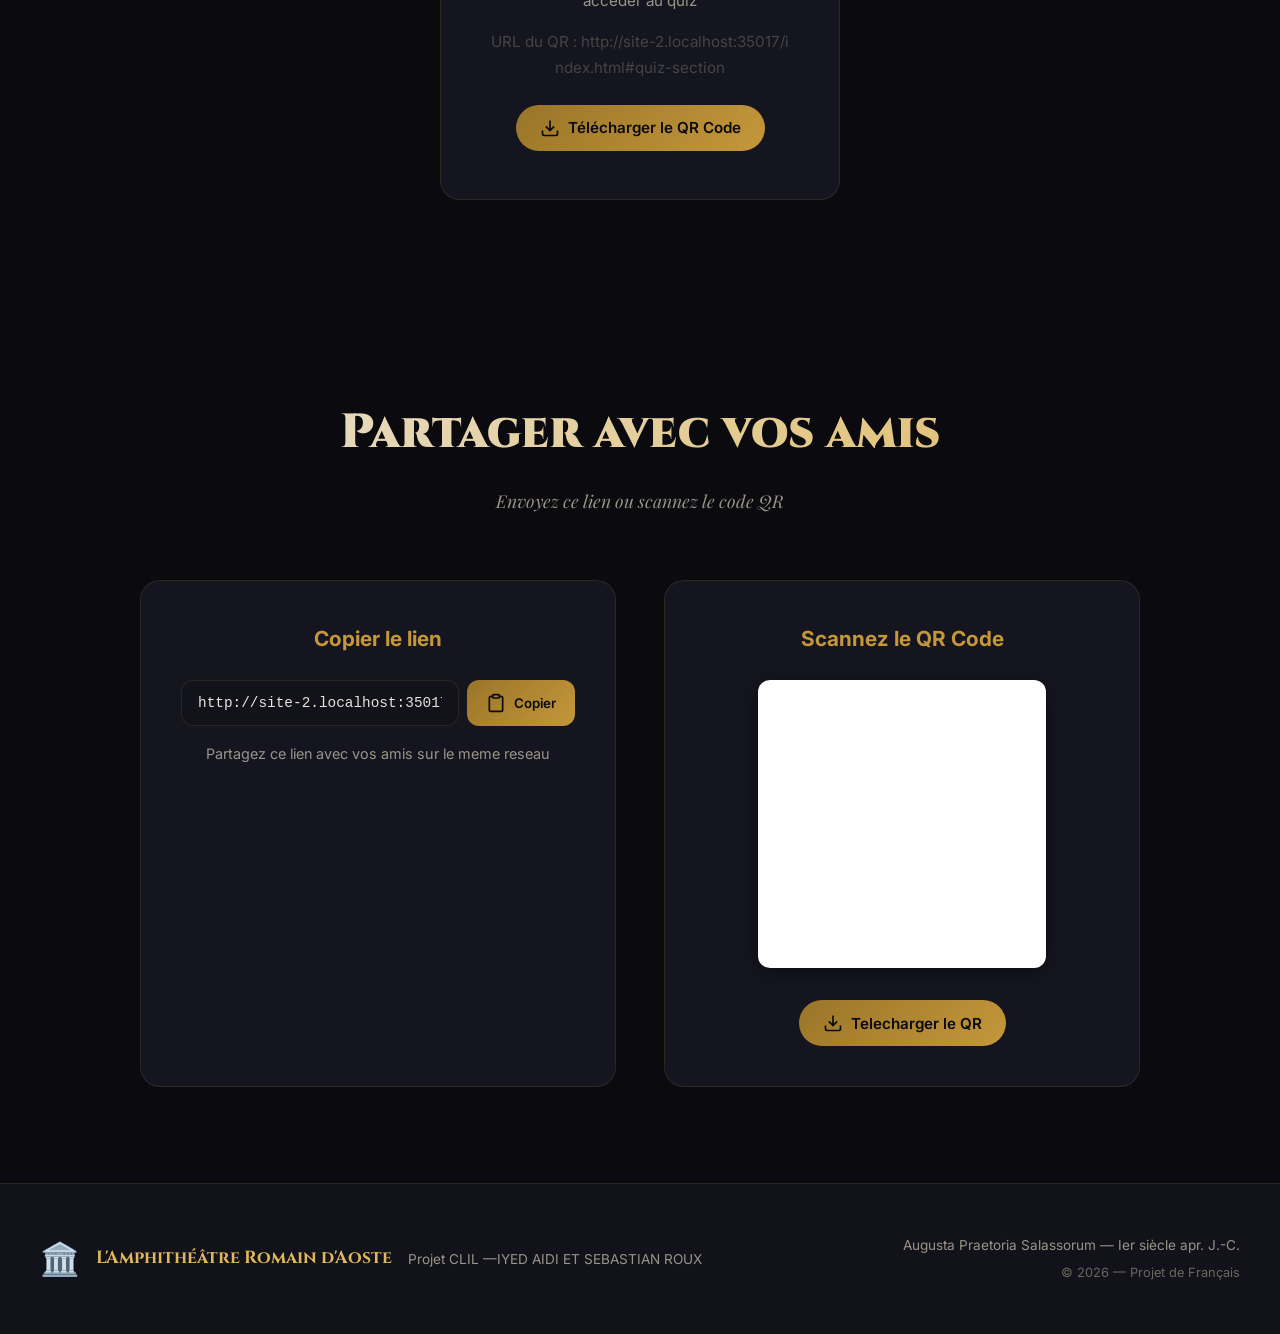
==== commit 16271c78: "Test script" ====
--- a/index.html
+++ b/index.html
@@ -253,18 +253,6 @@
                 </div>
             </div>
         </div>
-        <div class="lexique-box reveal-up">
-            <h4> Vocabulaire Technique</h4>
-            <div class="lexique-tags">
-                <span class="tag">l'arc en plein cintre</span>
-                <span class="tag">les blocs de tuf</span>
-                <span class="tag">le mortier</span>
-                <span class="tag">les fondations</span>
-                <span class="tag">le rempart</span>
-                <span class="tag">la cavea</span>
-                <span class="tag">le bardiglio</span>
-            </div>
-        </div>
     </section>
     <!-- ===== BLOC 4: L'ÉVOLUTION ===== -->
     <section id="bloc4" class="section bloc-section dark-section">
@@ -648,7 +636,7 @@
                 </div>
                 <p class="qr-instruction">Scannez avec votre téléphone pour accéder au quiz</p>
                 <p id="qr-url" class="qr-url"></p>
-                <p id="qr-warning" class="qr-warning">⚠️ Si la page est ouverte localement depuis votre ordinateur, le QR Code ne fonctionnera pas sur un téléphone. Hébergez la page ou utilisez un serveur local accessible.</p>
+                <p id="qr-warning" class="qr-warning"> Si la page est ouverte localement depuis votre ordinateur, le QR Code ne fonctionnera pas sur un téléphone. Hébergez la page ou utilisez un serveur local accessible.</p>
                 <button id="download-qr" class="download-qr-btn">
                     <svg width="20" height="20" viewBox="0 0 24 24" fill="none" stroke="currentColor" stroke-width="2"><path d="M21 15v4a2 2 0 01-2 2H5a2 2 0 01-2-2v-4M7 10l5 5 5-5M12 15V3"/></svg>
                     Télécharger le QR Code
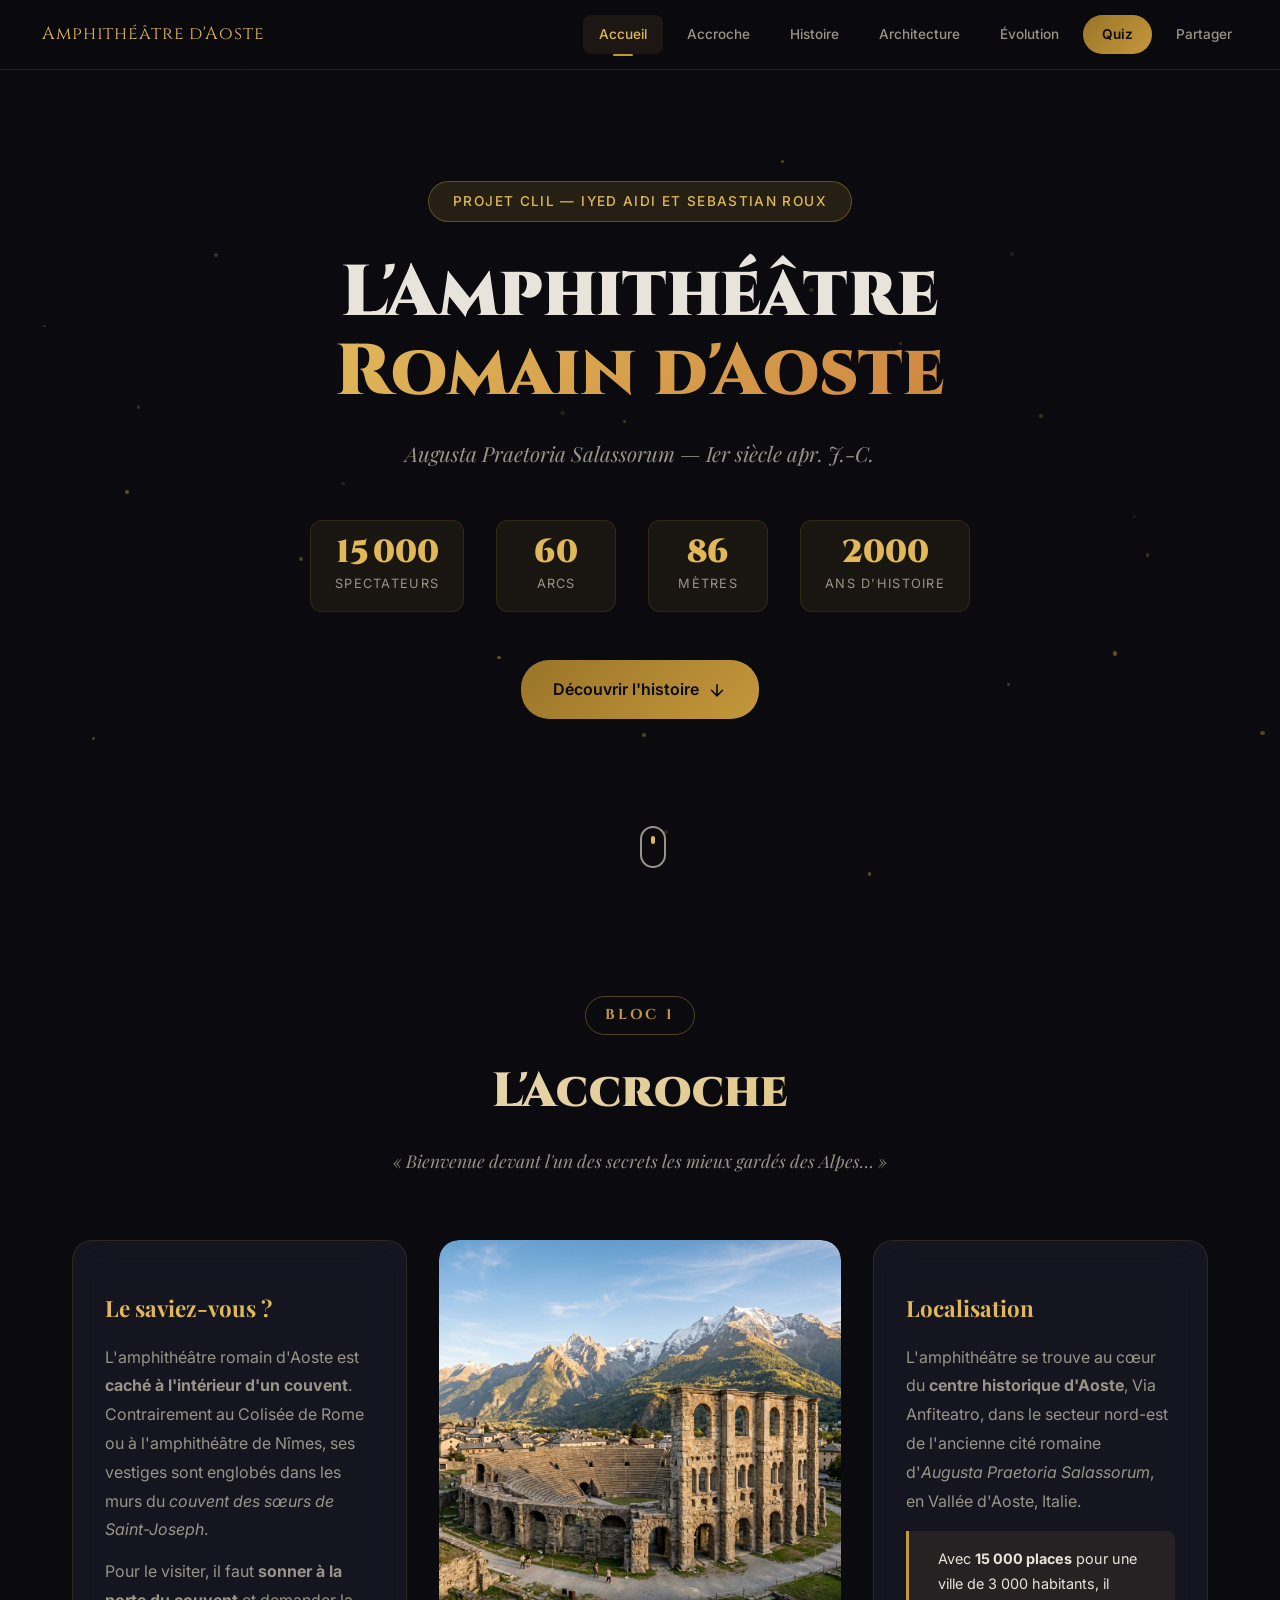
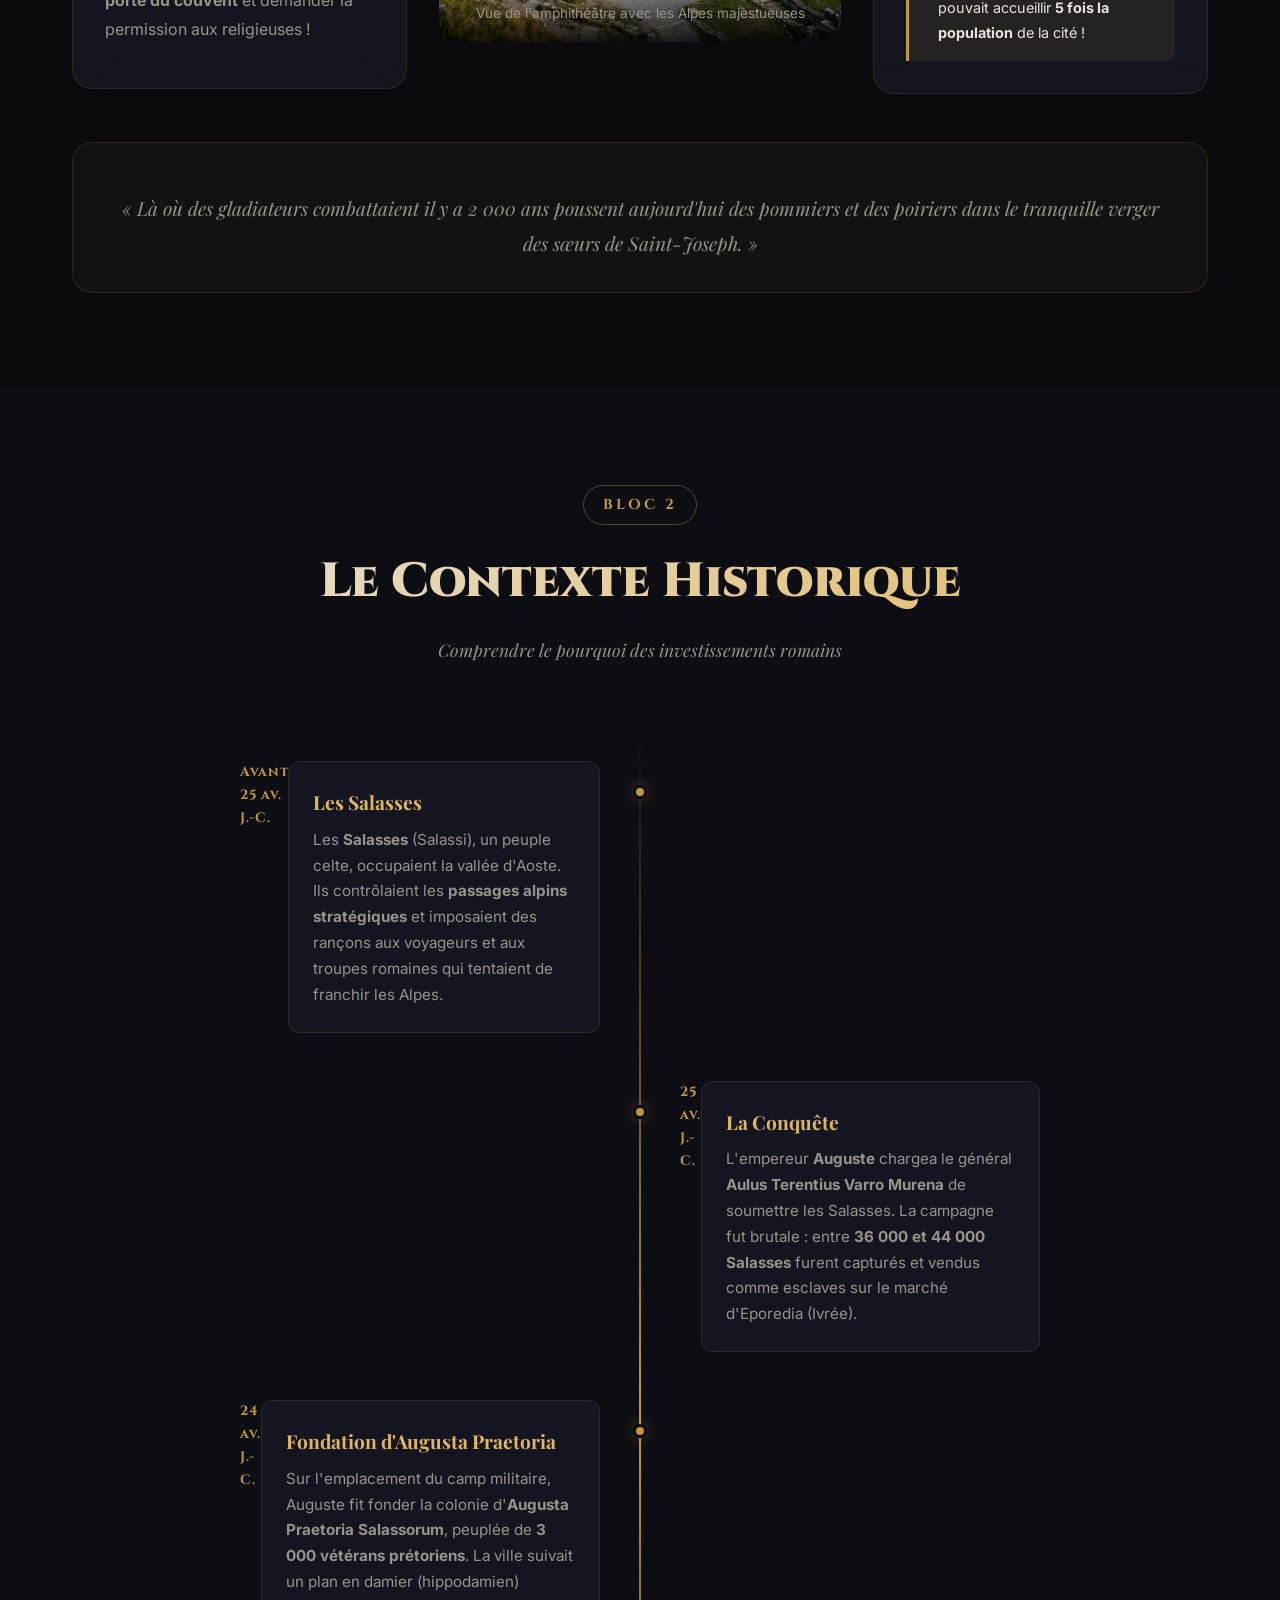
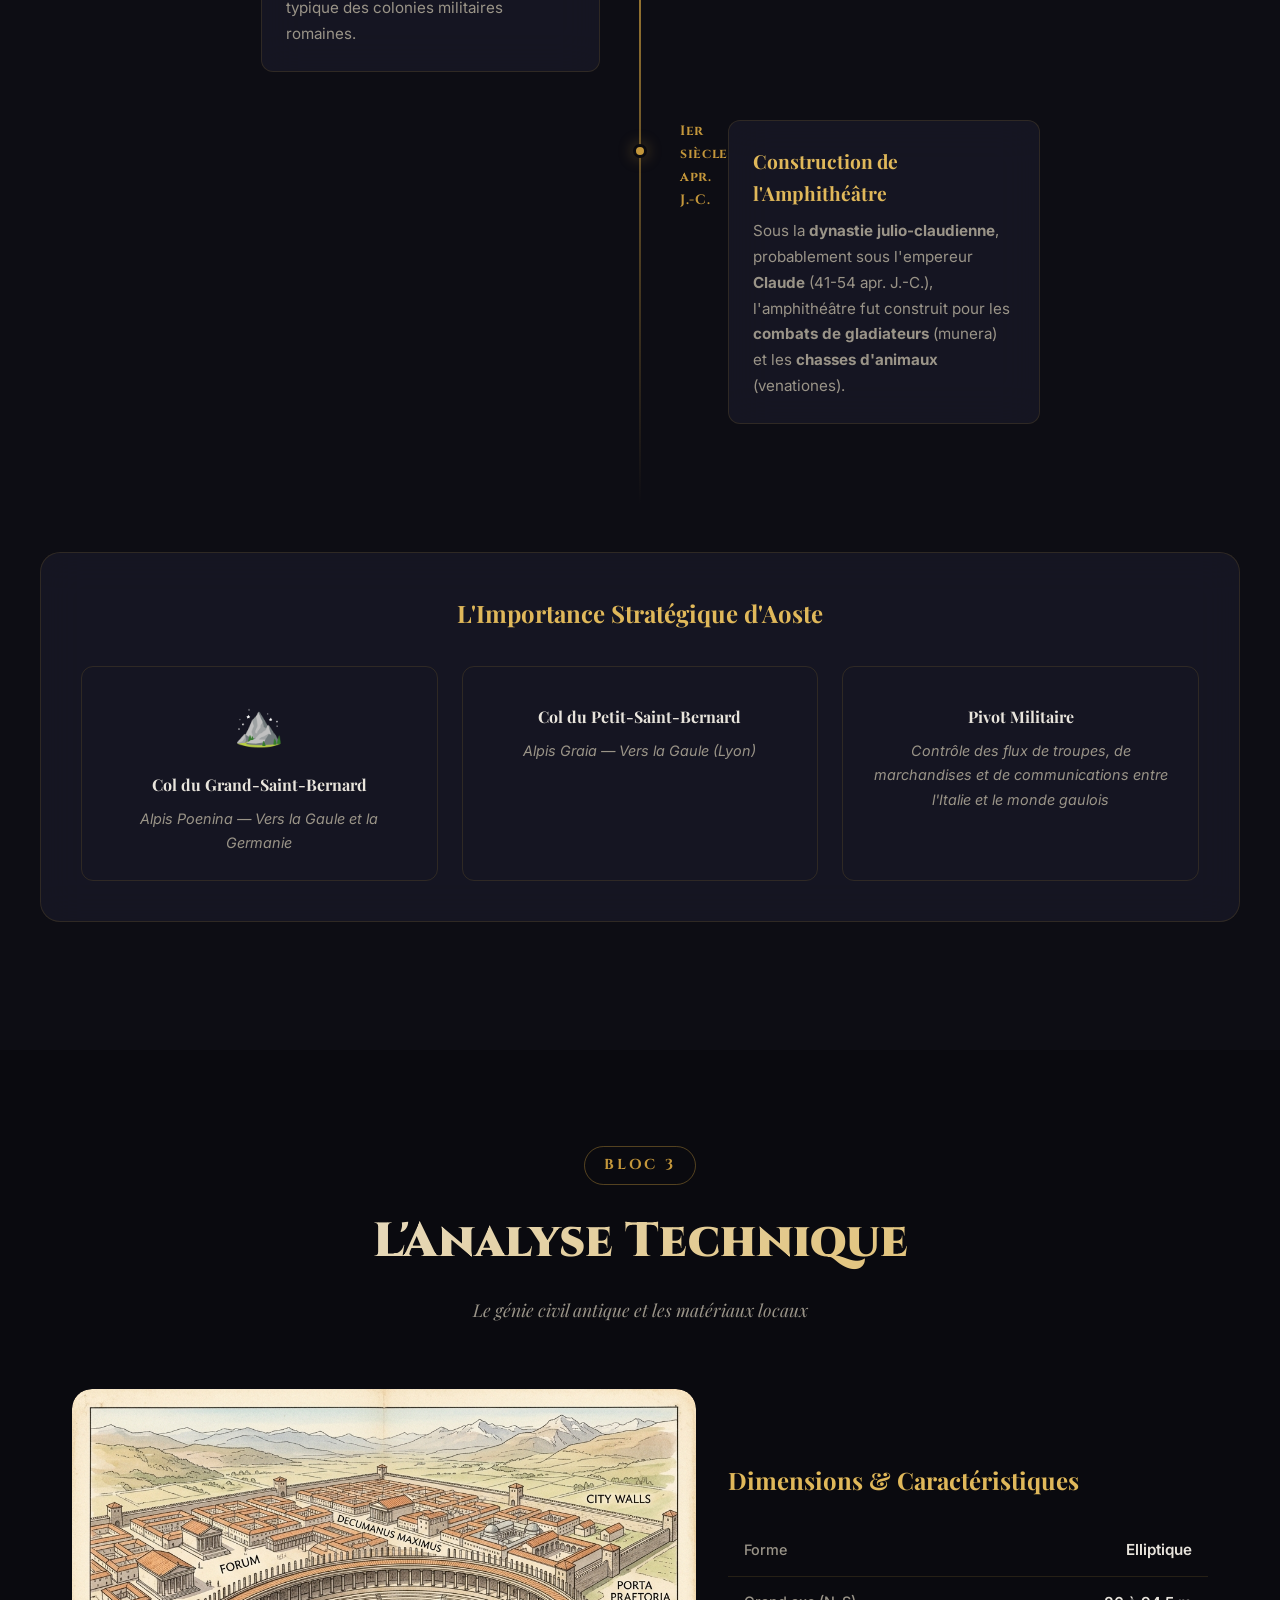
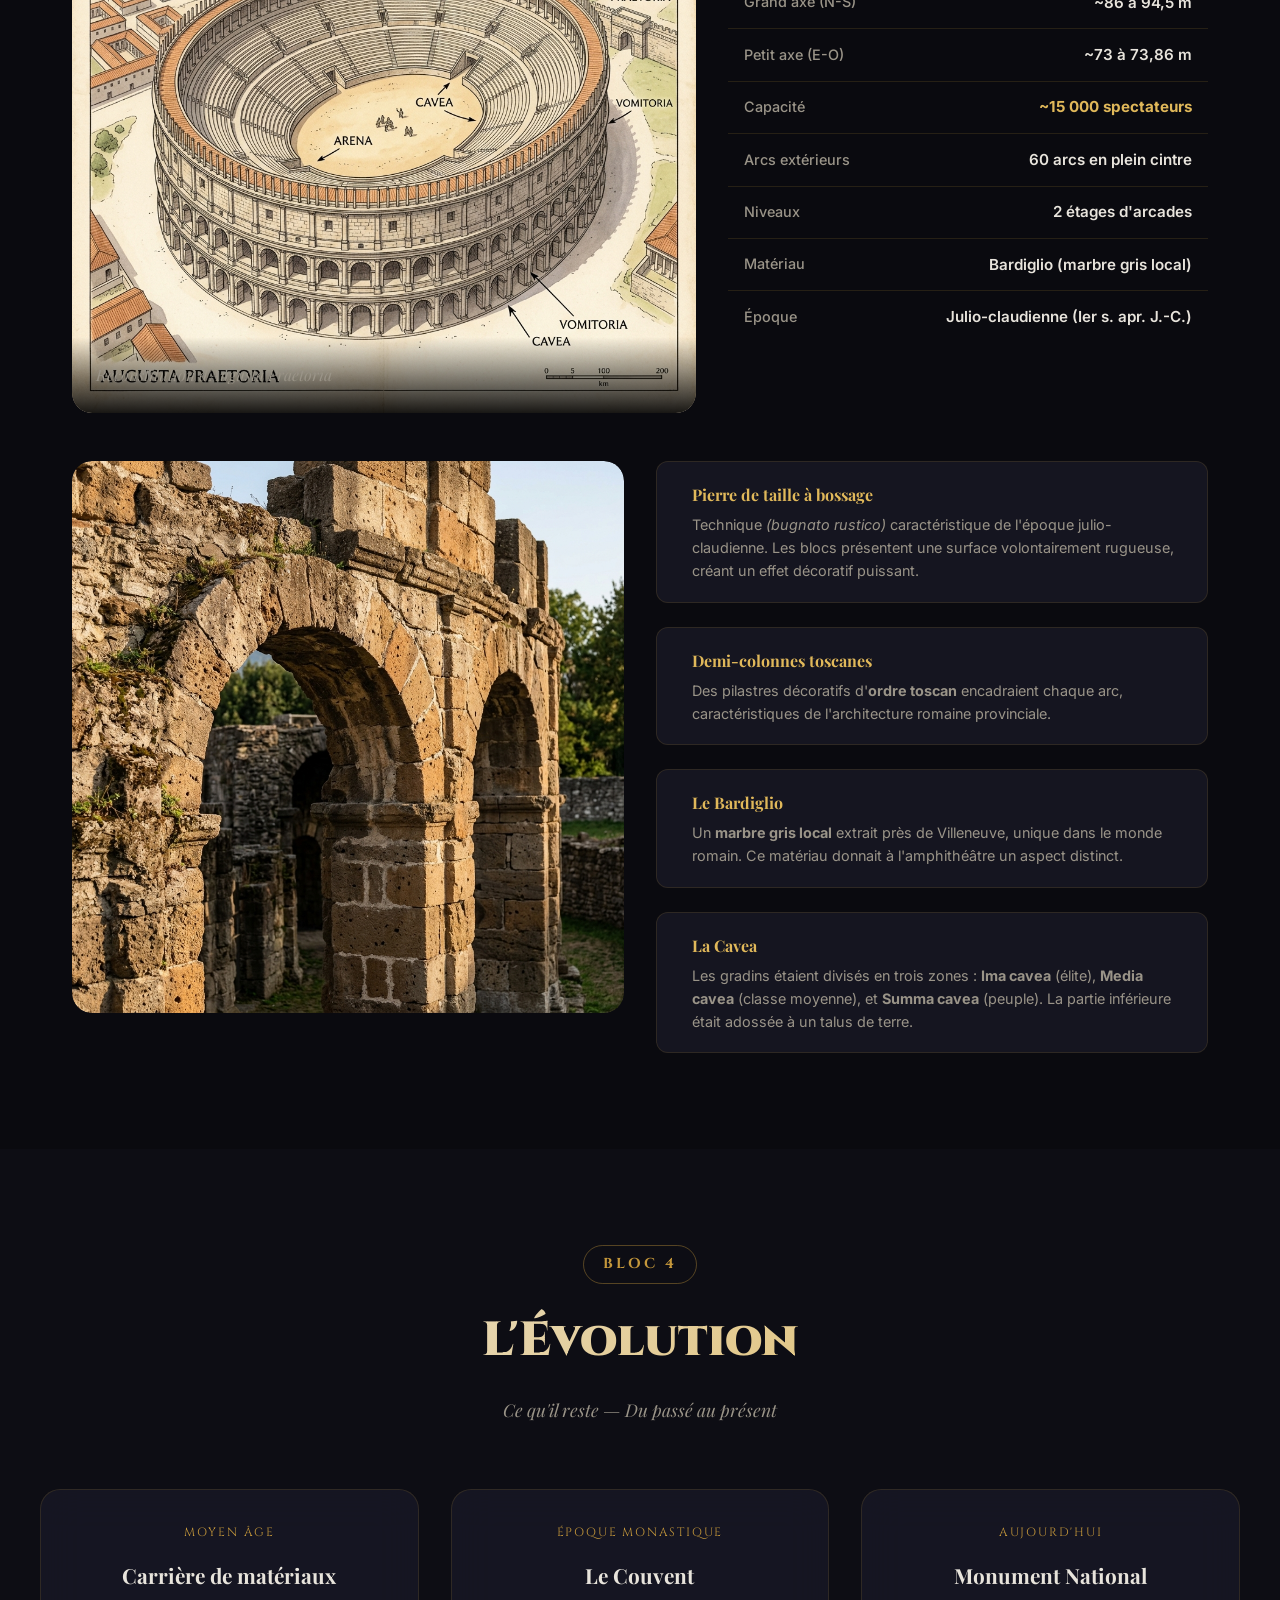
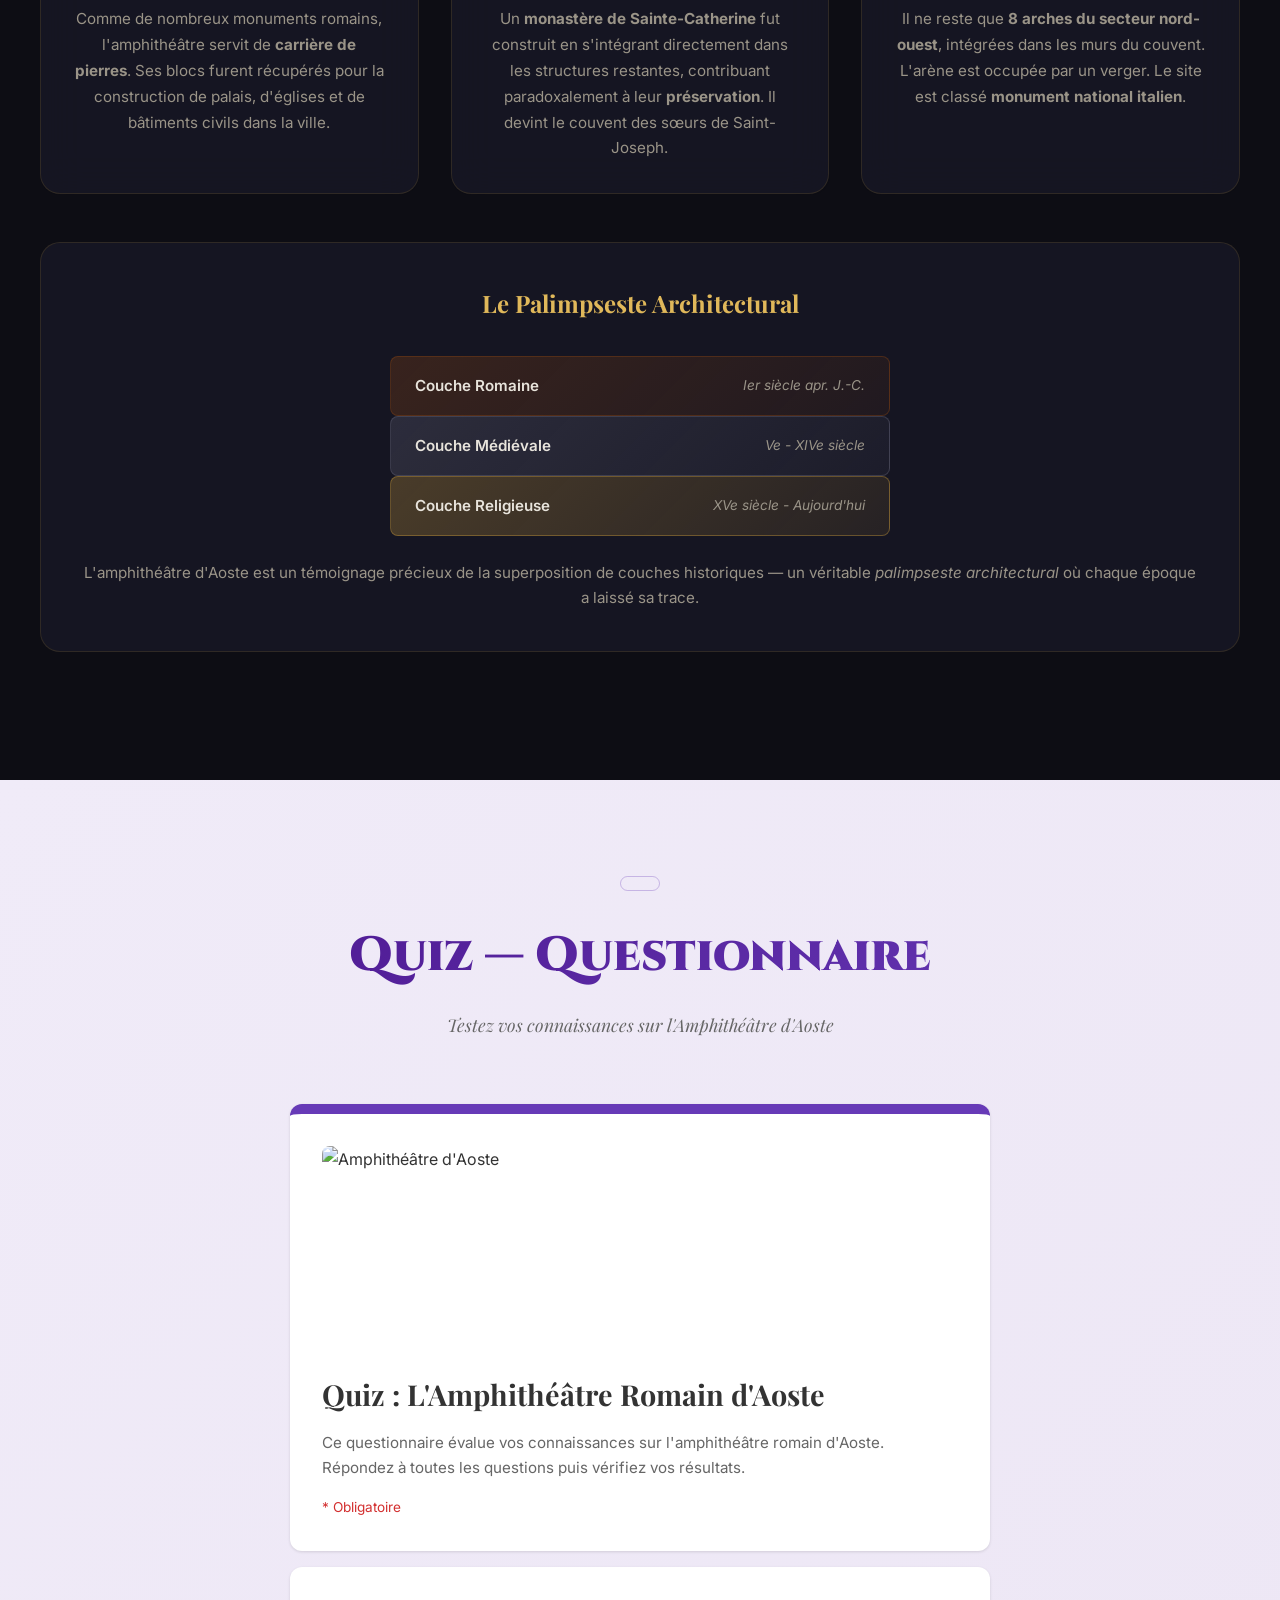
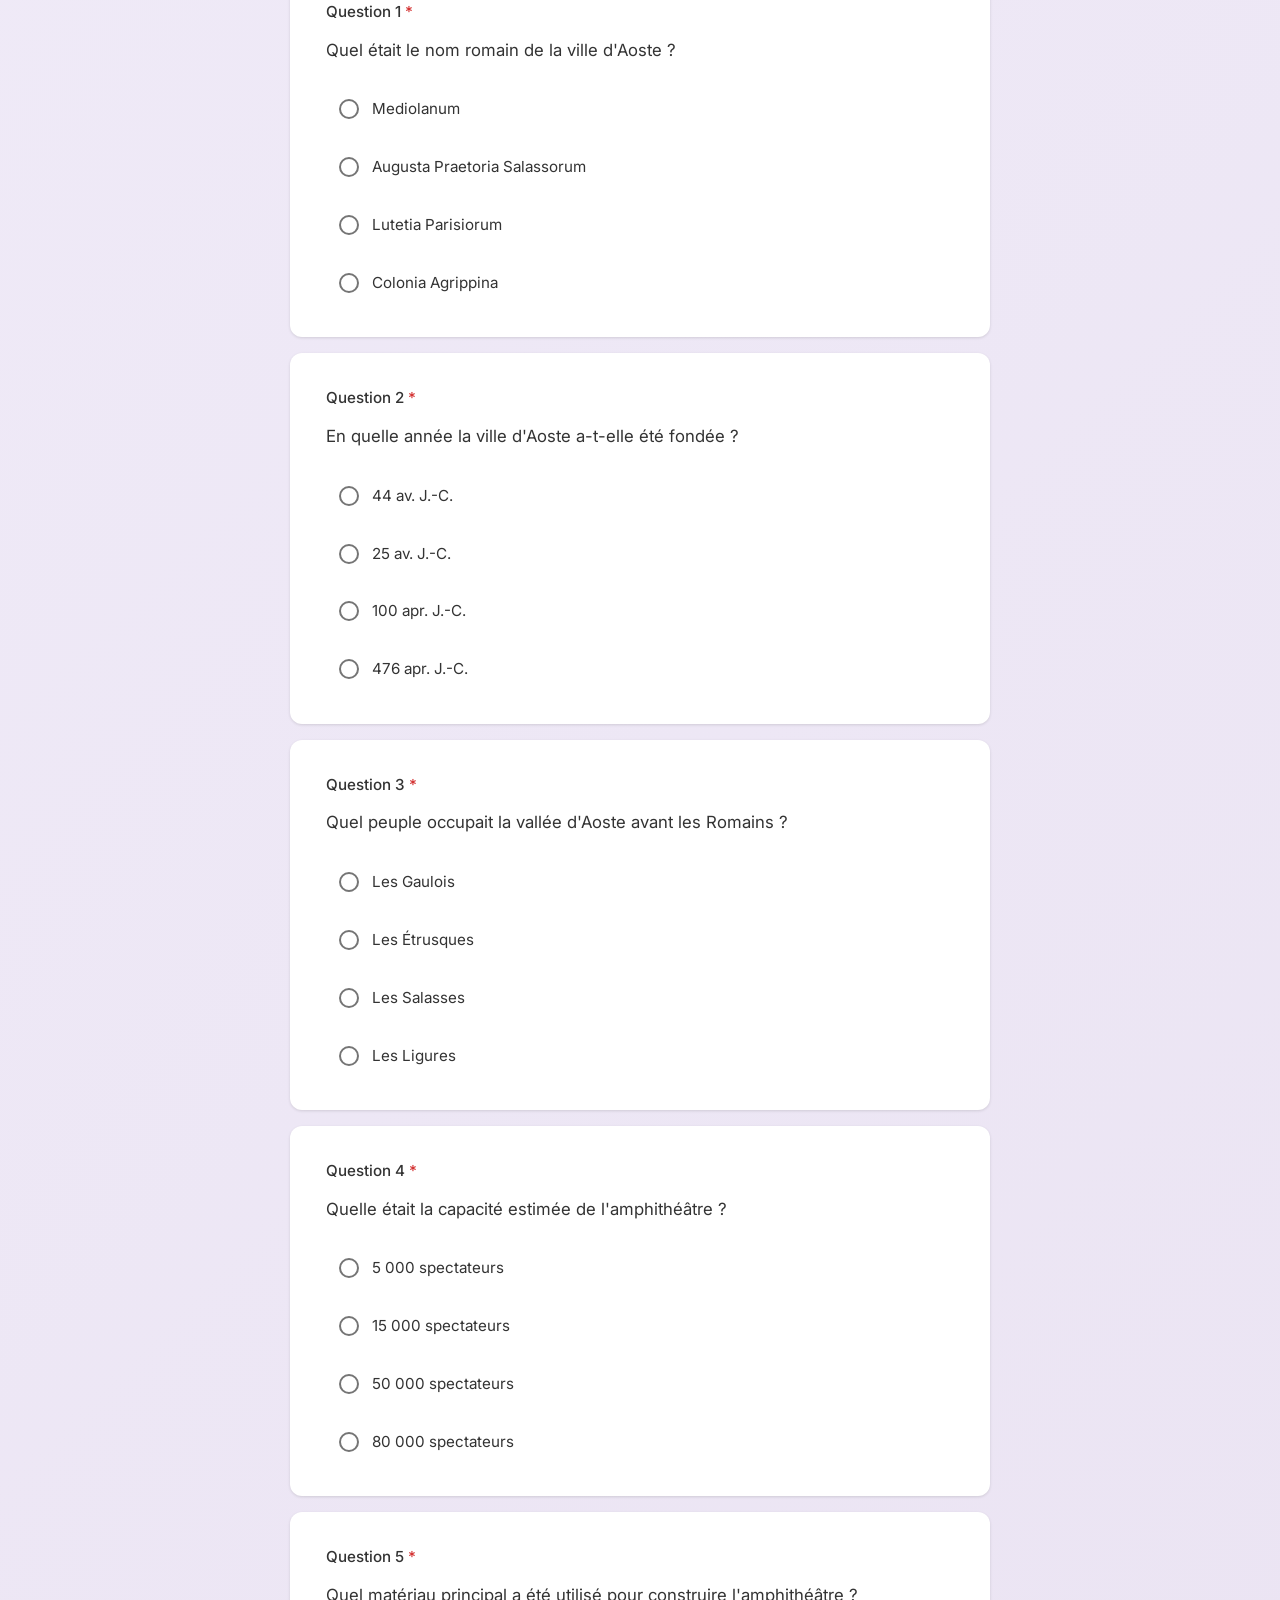
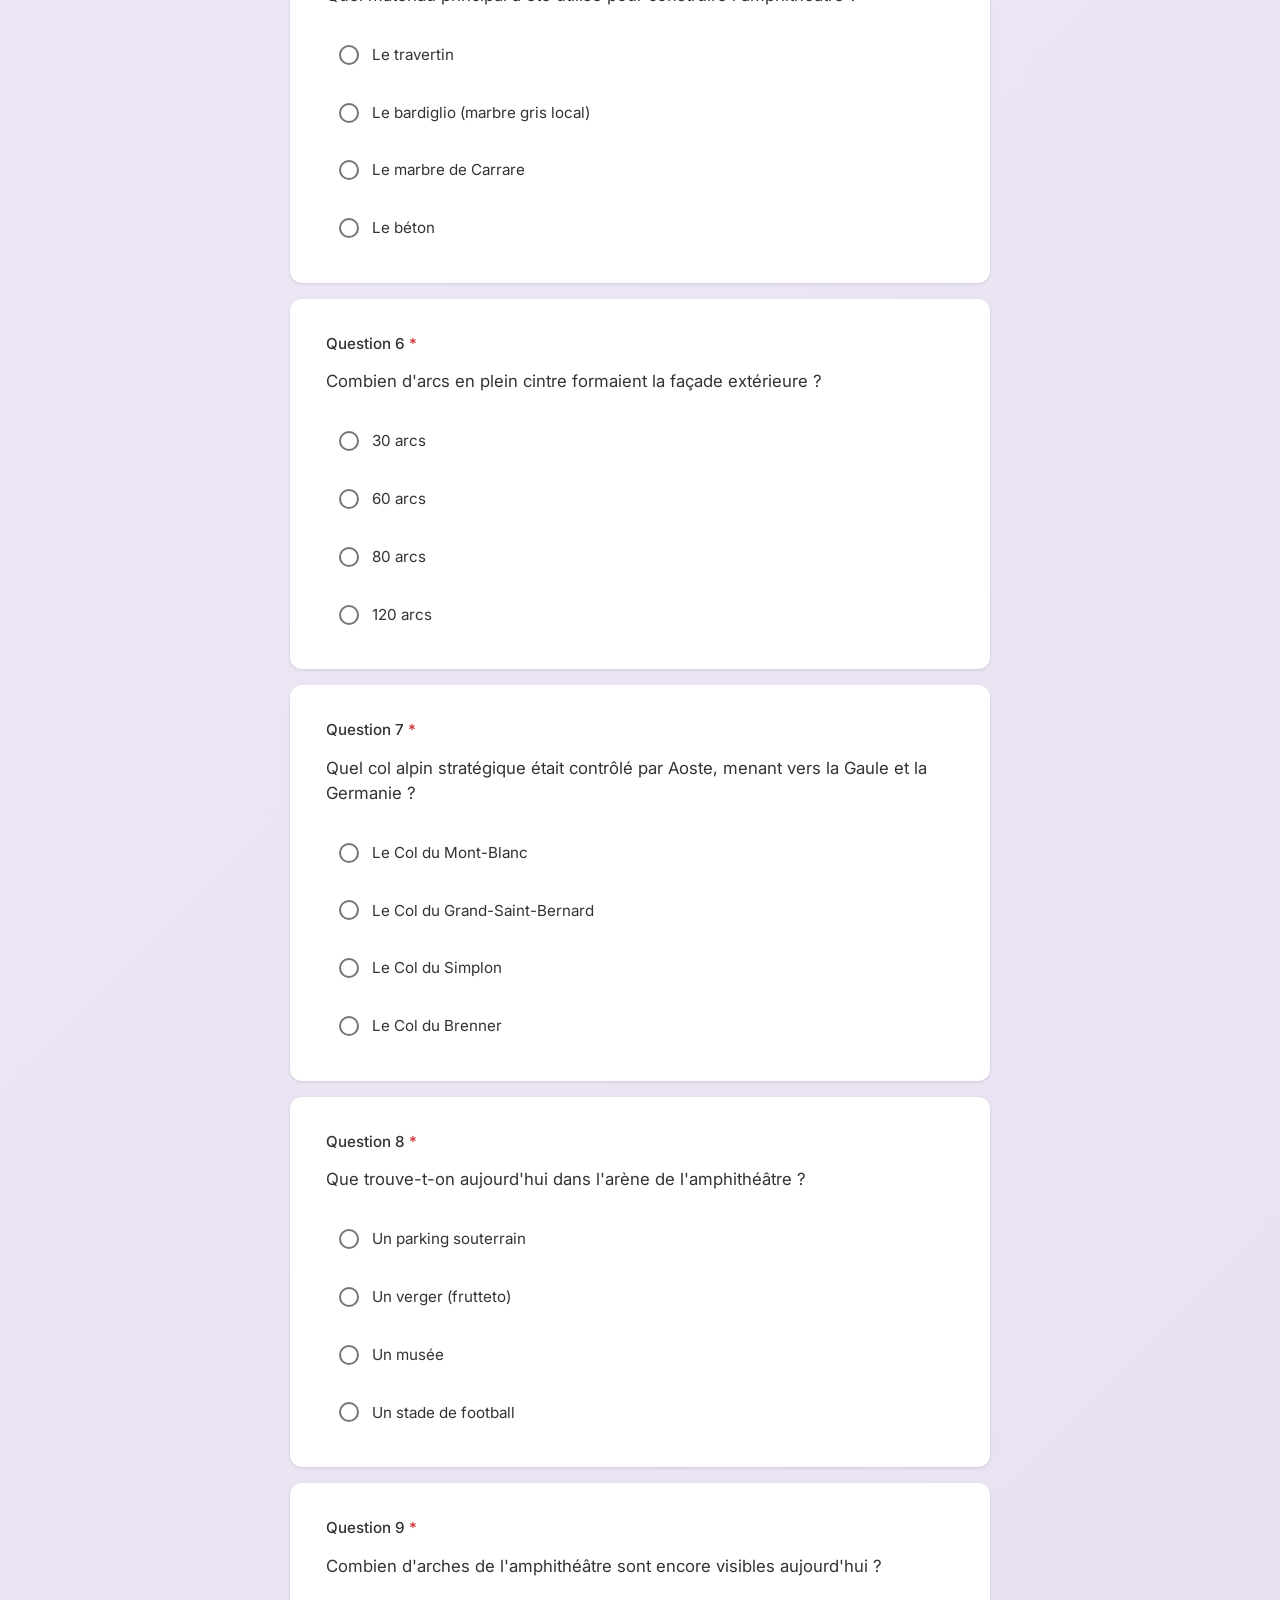
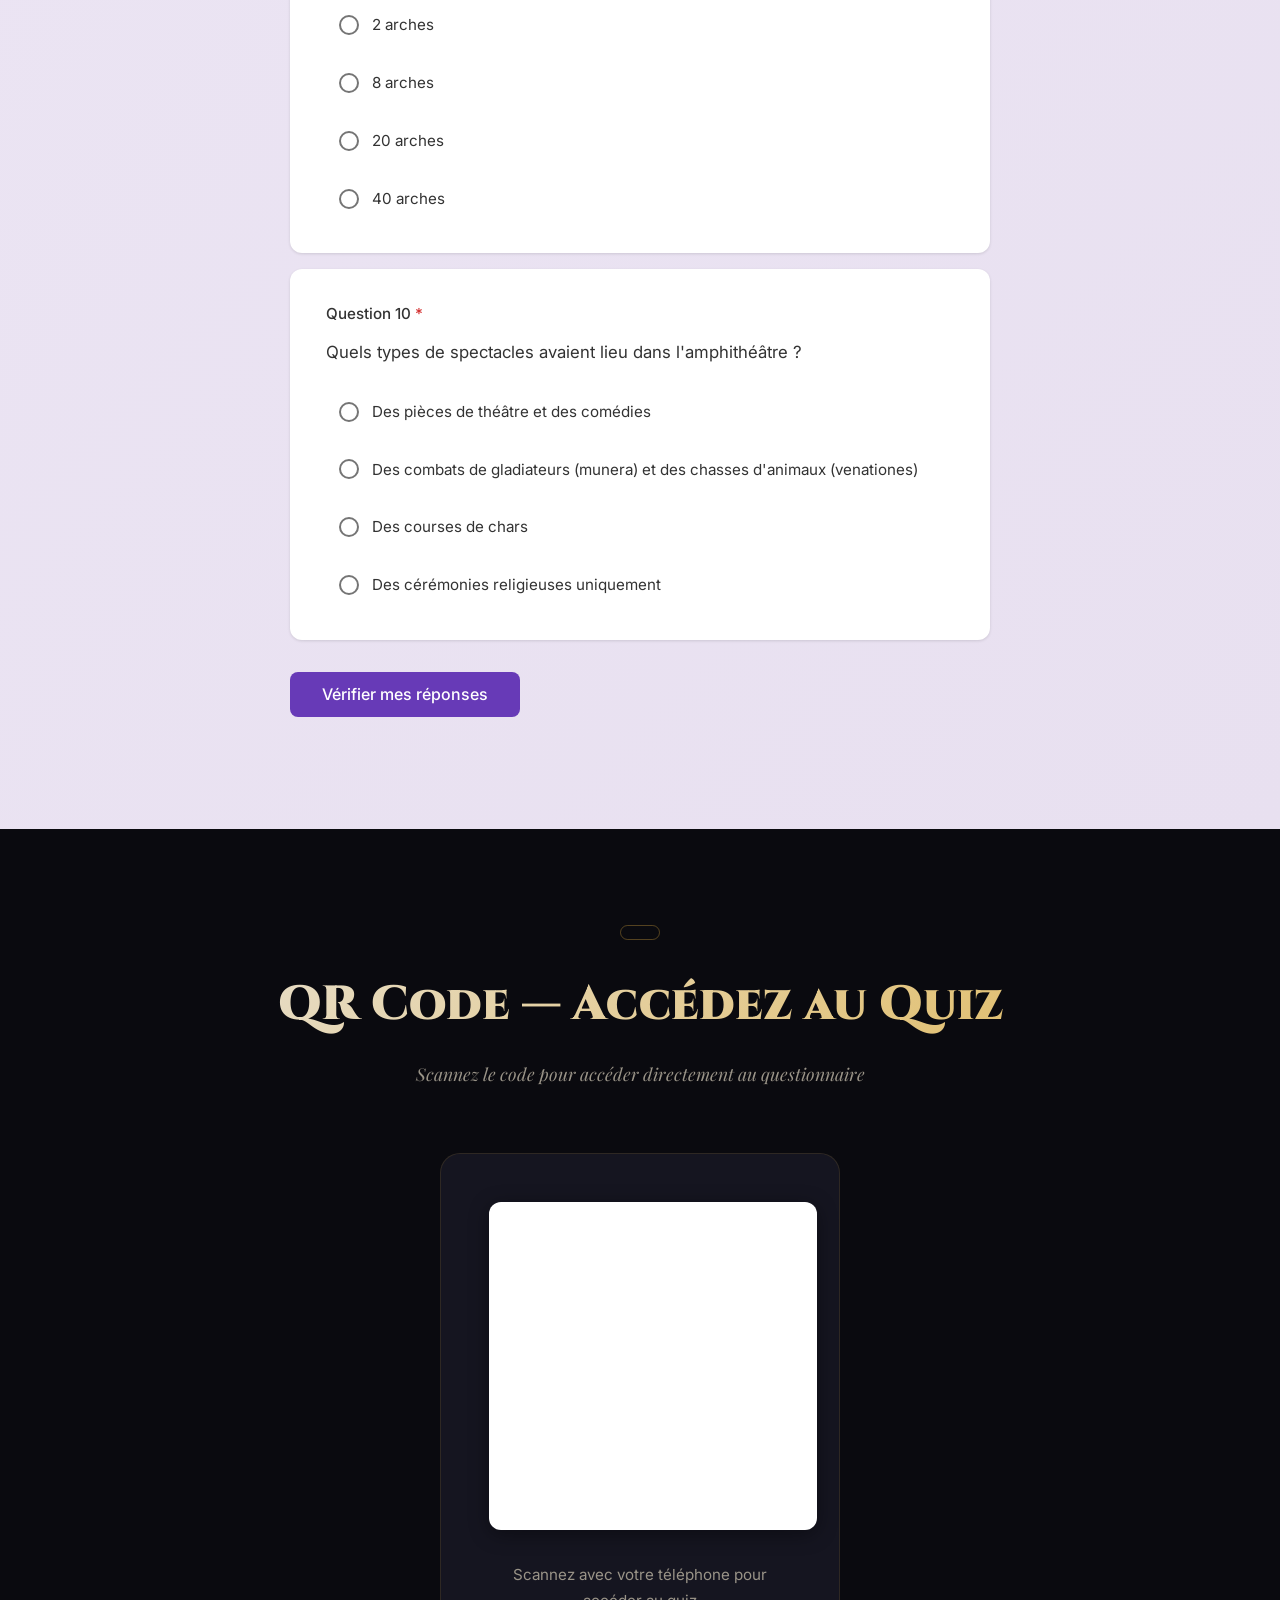
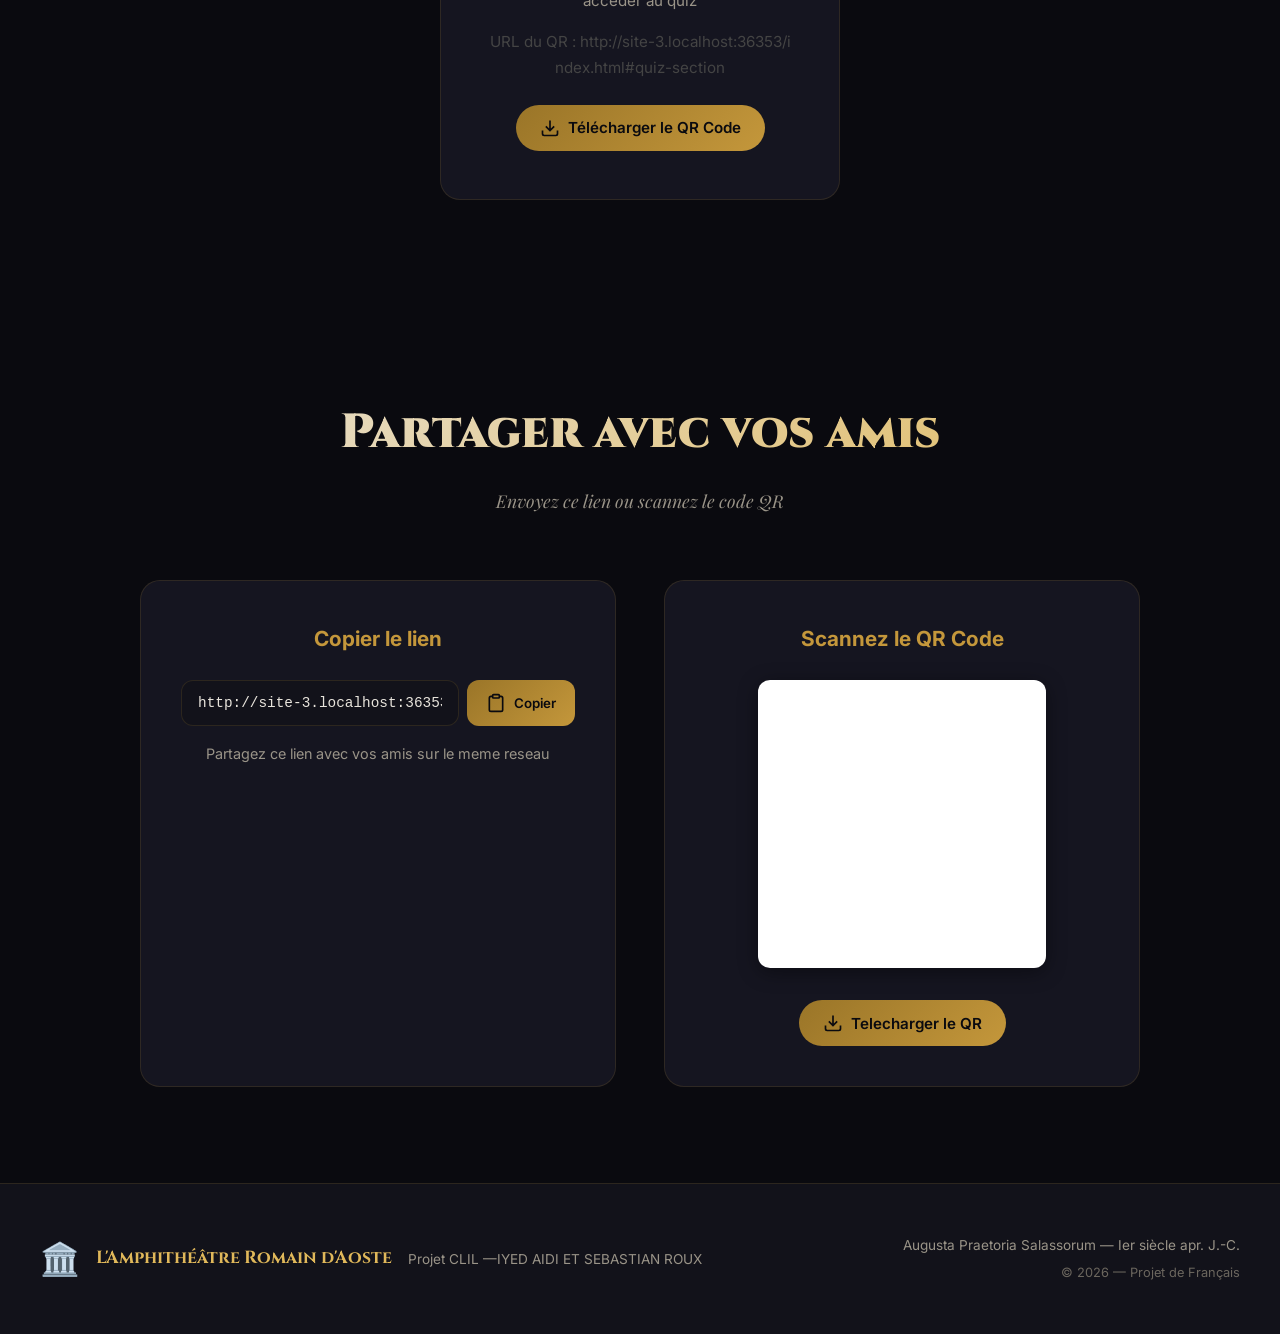
==== commit f11b8af5: "Publier dernières modifications du quiz" ====
--- a/index.html
+++ b/index.html
@@ -612,7 +612,7 @@
                     <div class="results-icon"></div>
                     <h3>Vos Résultats</h3>
                     <div class="results-score">
-                        <span id="score-value">0</span> / 10
+                        <span id="score-value">0</span> / <span id="score-total">0</span>
                     </div>
                     <div class="results-bar">
                         <div class="results-bar-fill" id="results-bar-fill"></div>
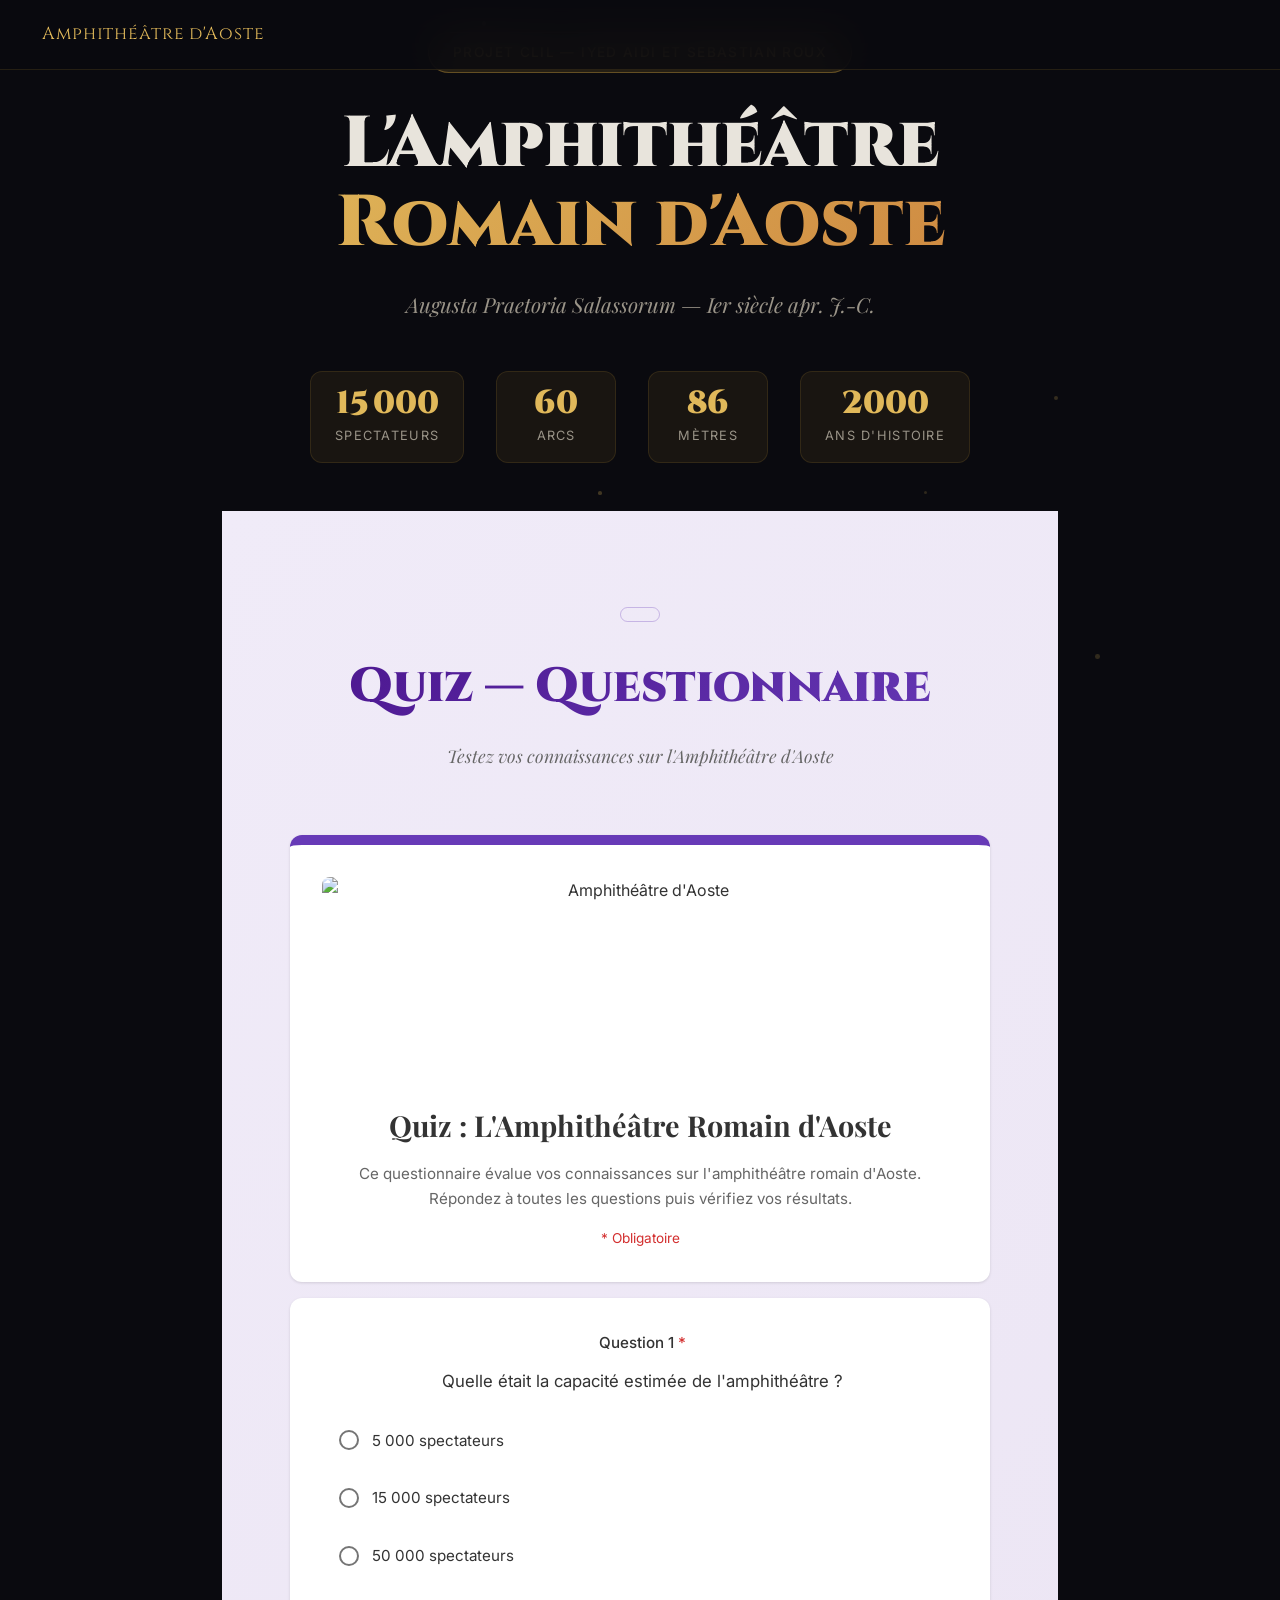
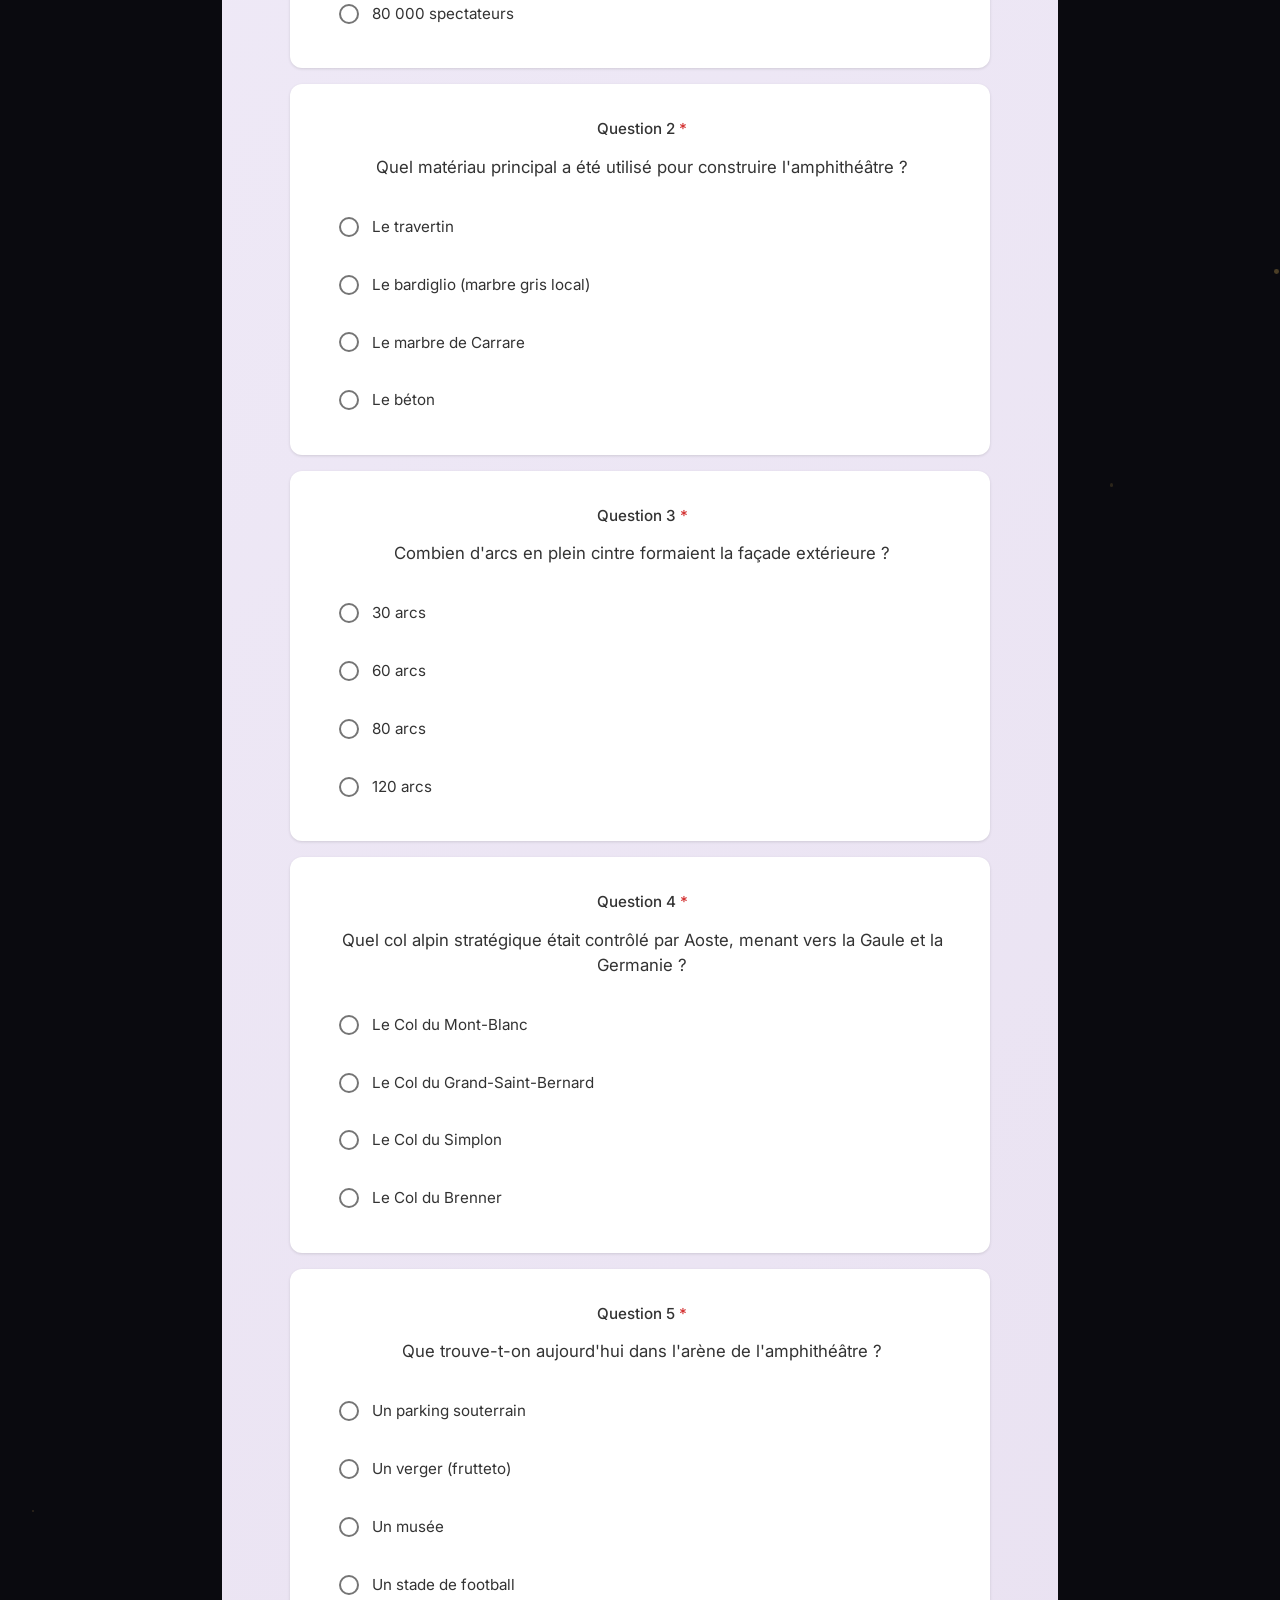
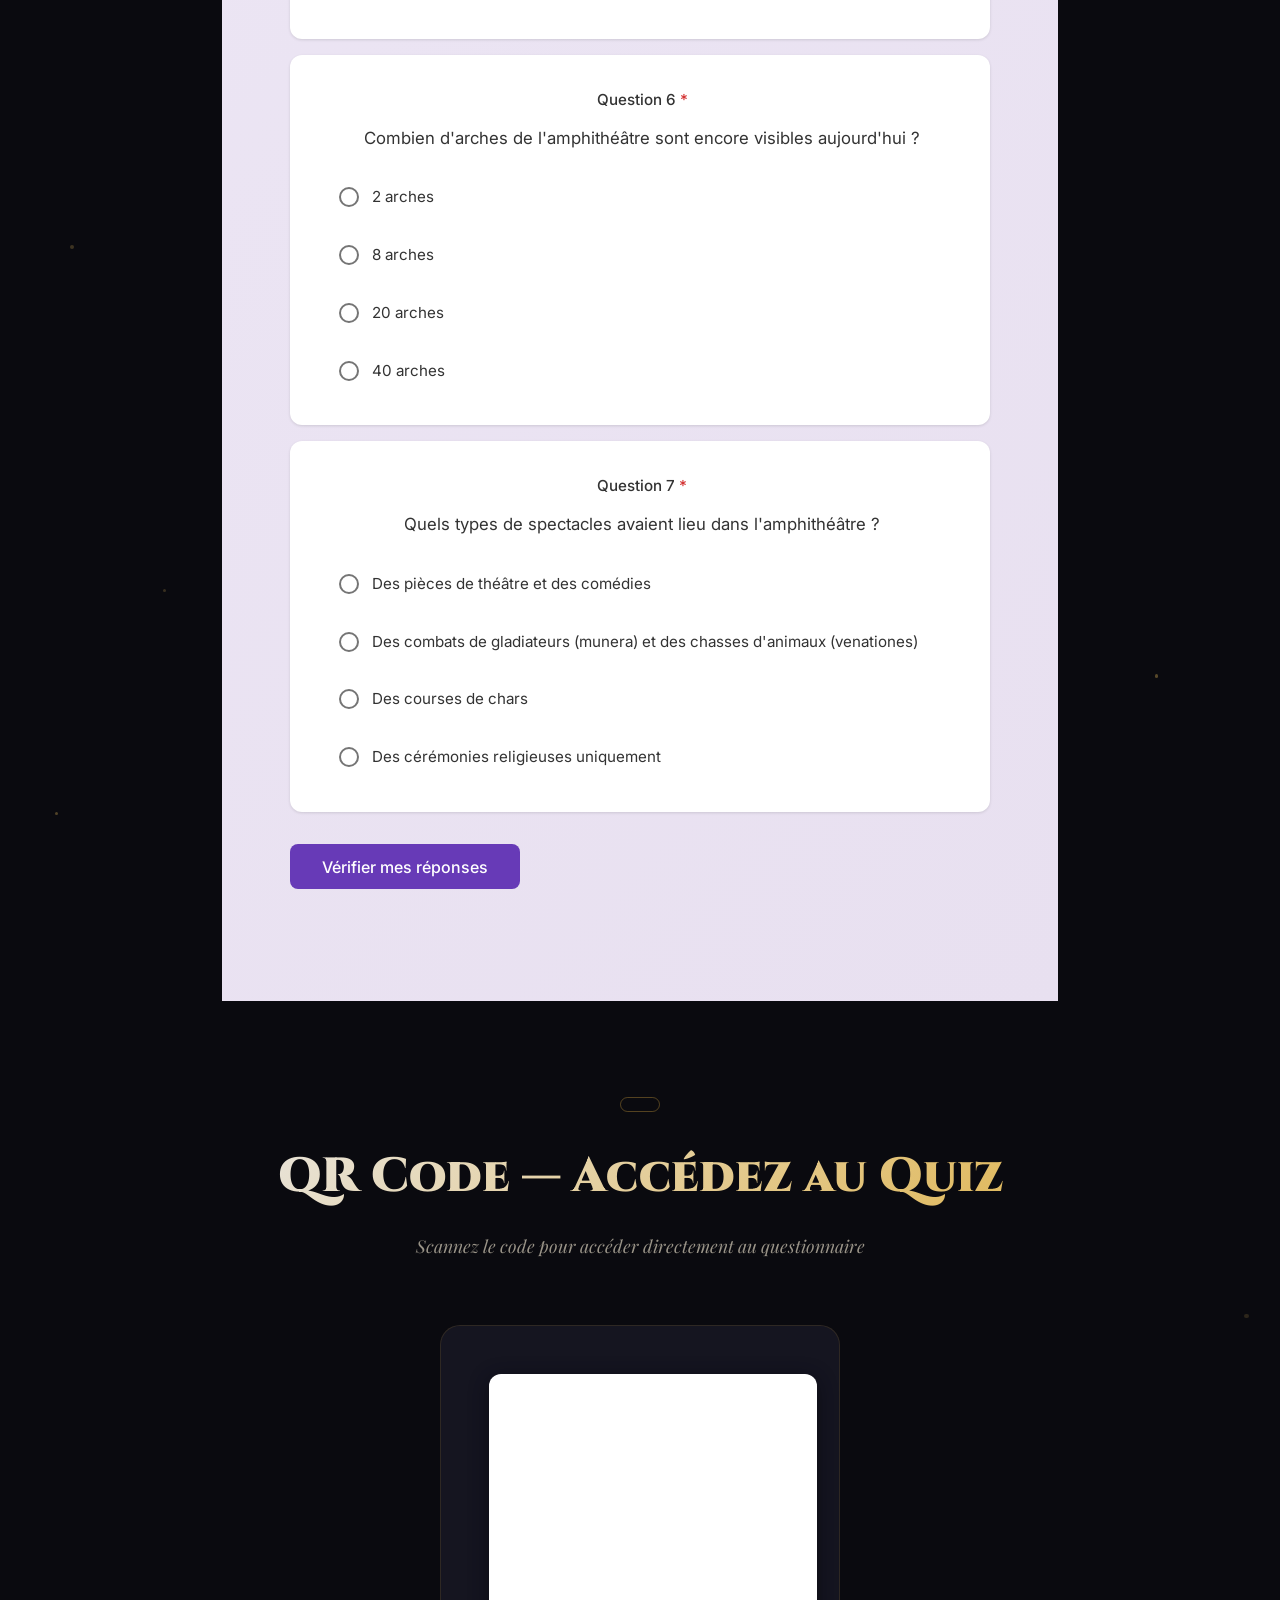
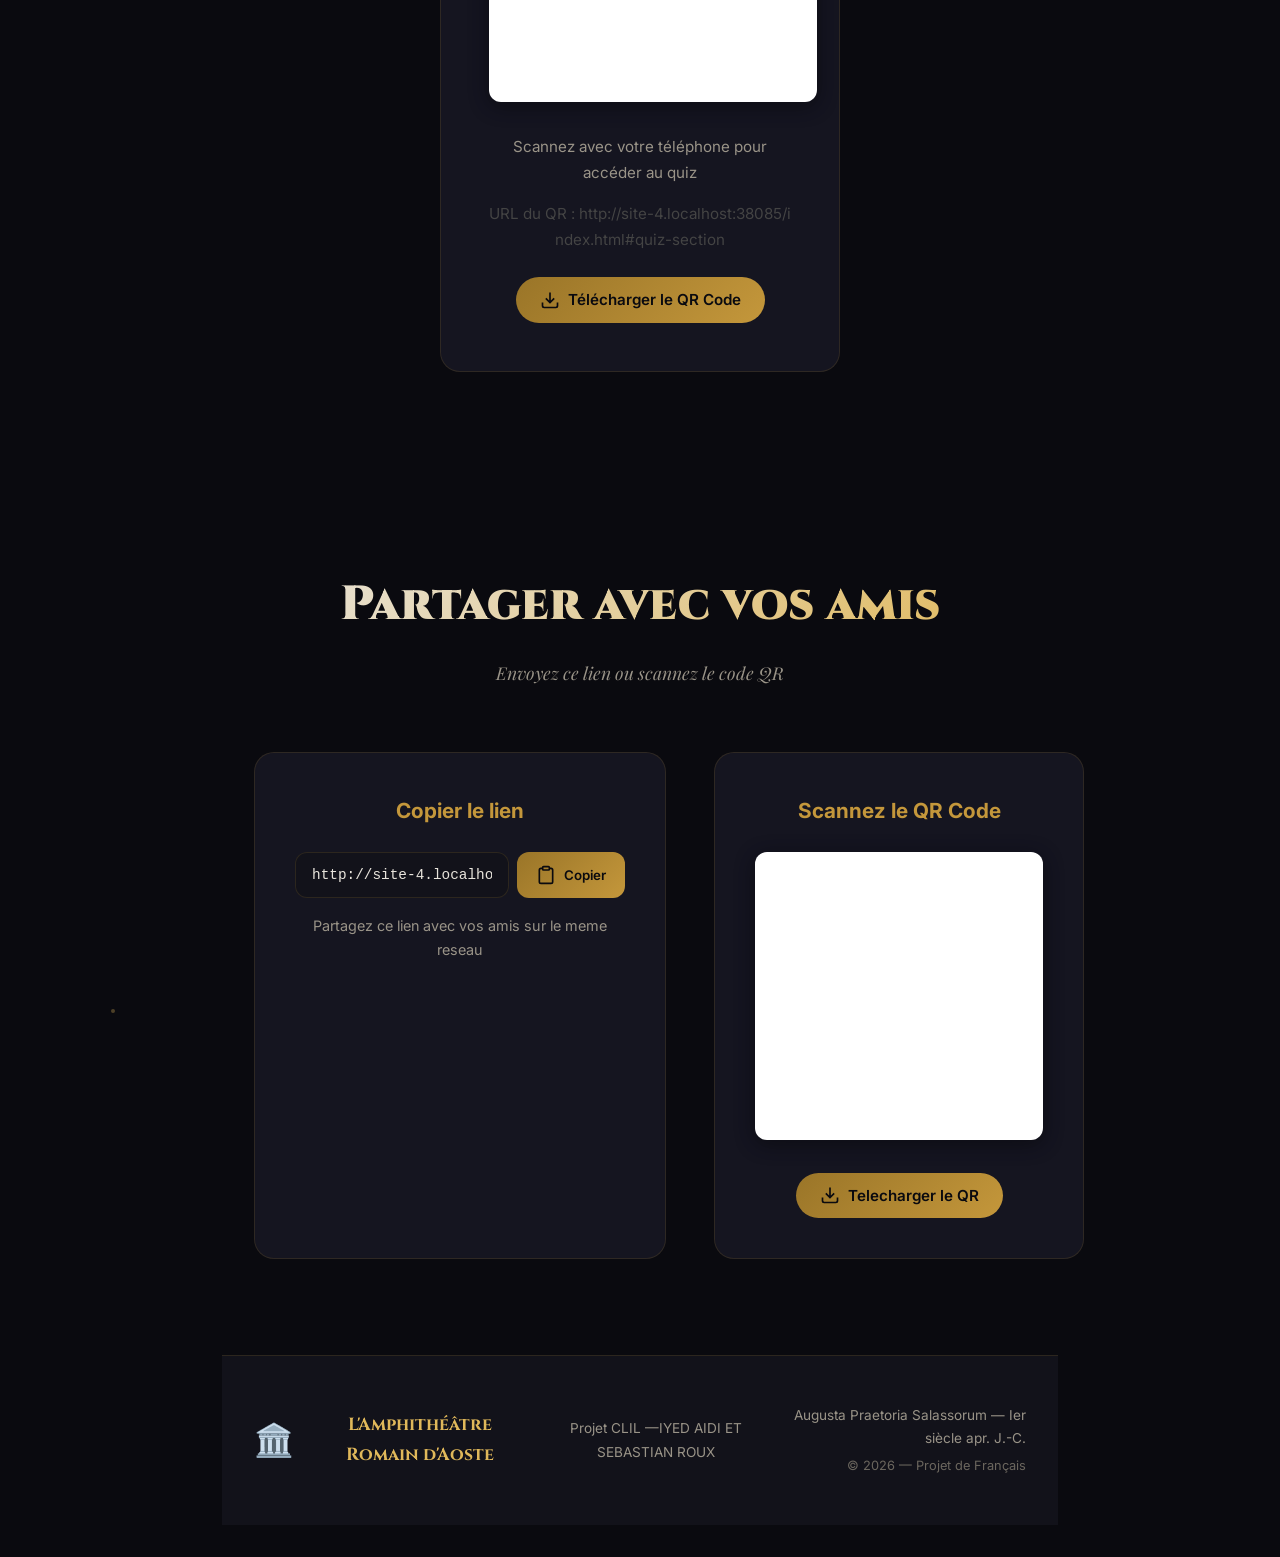
==== commit ba3b5d2a: "Quiz corrigé : 7 questions et formulaire ajouté" ====
--- a/index.html
+++ b/index.html
@@ -16,15 +16,6 @@
         <div class="nav-brand">
             <span class="nav-icon"></span>
             <span class="nav-title">Amphithéâtre d'Aoste</span>
-        </div>
-        <div class="nav-links">
-            <a href="#hero" class="nav-link active">Accueil</a>
-            <a href="#bloc1" class="nav-link">Accroche</a>
-            <a href="#bloc2" class="nav-link">Histoire</a>
-            <a href="#bloc3" class="nav-link">Architecture</a>
-            <a href="#bloc4" class="nav-link">Évolution</a>
-            <a href="#quiz-section" class="nav-link nav-quiz">Quiz</a>
-            <a href="#share-section" class="nav-link">Partager</a>
         </div>
         <button id="mobile-menu-btn" class="mobile-menu-btn" aria-label="Menu">
             <span></span><span></span><span></span>
@@ -59,247 +50,6 @@
                     <span class="stat-label">Ans d'histoire</span>
                 </div>
             </div>
-            <a href="#bloc1" class="hero-cta">
-                <span>Découvrir l'histoire</span>
-                <svg width="20" height="20" viewBox="0 0 24 24" fill="none" stroke="currentColor" stroke-width="2"><path d="M12 5v14M5 12l7 7 7-7"/></svg>
-            </a>
-        </div>
-        <div class="scroll-indicator">
-            <div class="scroll-mouse">
-                <div class="scroll-dot"></div>
-            </div>
-        </div>
-    </header>
-    <!-- ===== BLOC 1: L'ACCROCHE ===== -->
-    <section id="bloc1" class="section bloc-section">
-        <div class="section-header">
-            <div class="bloc-number">Bloc 1</div>
-            <h2 class="section-title">L'Accroche</h2>
-            <p class="section-subtitle">« Bienvenue devant l'un des secrets les mieux gardés des Alpes… »</p>
-        </div>
-        <div class="content-grid accroche-grid">
-            <div class="content-card glass-card reveal-left">
-                <div class="card-icon"></div>
-                <h3>Le saviez-vous ?</h3>
-                <p>L'amphithéâtre romain d'Aoste est <strong>caché à l'intérieur d'un couvent</strong>. Contrairement au Colisée de Rome ou à l'amphithéâtre de Nîmes, ses vestiges sont englobés dans les murs du <em>couvent des sœurs de Saint-Joseph</em>.</p>
-                <p>Pour le visiter, il faut <strong>sonner à la porte du couvent</strong> et demander la permission aux religieuses !</p>
-            </div>
-            <div class="content-card image-card reveal-up">
-                <img src="amphitheatre_aoste0.png" alt="L'Amphithéâtre Romain d'Aoste avec les Alpes en arrière-plan" loading="lazy">
-                <div class="image-caption">Vue de l'amphithéâtre avec les Alpes majestueuses</div>
-            </div>
-            <div class="content-card glass-card reveal-right">
-                <div class="card-icon"></div>
-                <h3>Localisation</h3>
-                <p>L'amphithéâtre se trouve au cœur du <strong>centre historique d'Aoste</strong>, Via Anfiteatro, dans le secteur nord-est de l'ancienne cité romaine d'<em>Augusta Praetoria Salassorum</em>, en Vallée d'Aoste, Italie.</p>
-                <div class="highlight-box">
-                    <span class="highlight-icon"></span>
-                    <span>Avec <strong>15 000 places</strong> pour une ville de 3 000 habitants, il pouvait accueillir <strong>5 fois la population</strong> de la cité !</span>
-                </div>
-            </div>
-        </div>
-        <div class="accroche-anecdote reveal-up">
-            <div class="anecdote-icon"></div>
-            <blockquote>
-                « Là où des gladiateurs combattaient il y a 2 000 ans poussent aujourd'hui des pommiers et des poiriers dans le tranquille verger des sœurs de Saint-Joseph. »
-            </blockquote>
-        </div>
-    </section>
-    <!-- ===== BLOC 2: LE CONTEXTE HISTORIQUE ===== -->
-    <section id="bloc2" class="section bloc-section dark-section">
-        <div class="section-header">
-            <div class="bloc-number">Bloc 2</div>
-            <h2 class="section-title">Le Contexte Historique</h2>
-            <p class="section-subtitle">Comprendre le pourquoi des investissements romains</p>
-        </div>
-        <!-- Timeline -->
-        <div class="timeline">
-            <div class="timeline-item reveal-left">
-                <div class="timeline-date">Avant 25 av. J.-C.</div>
-                <div class="timeline-content">
-                    <h3> Les Salasses</h3>
-                    <p>Les <strong>Salasses</strong> (Salassi), un peuple celte, occupaient la vallée d'Aoste. Ils contrôlaient les <strong>passages alpins stratégiques</strong> et imposaient des rançons aux voyageurs et aux troupes romaines qui tentaient de franchir les Alpes.</p>
-                </div>
-            </div>
-            <div class="timeline-item reveal-right">
-                <div class="timeline-date">25 av. J.-C.</div>
-                <div class="timeline-content">
-                    <h3> La Conquête</h3>
-                    <p>L'empereur <strong>Auguste</strong> chargea le général <strong>Aulus Terentius Varro Murena</strong> de soumettre les Salasses. La campagne fut brutale : entre <strong>36 000 et 44 000 Salasses</strong> furent capturés et vendus comme esclaves sur le marché d'Eporedia (Ivrée).</p>
-                </div>
-            </div>
-            <div class="timeline-item reveal-left">
-                <div class="timeline-date">24 av. J.-C.</div>
-                <div class="timeline-content">
-                    <h3> Fondation d'Augusta Praetoria</h3>
-                    <p>Sur l'emplacement du camp militaire, Auguste fit fonder la colonie d'<strong>Augusta Praetoria Salassorum</strong>, peuplée de <strong>3 000 vétérans prétoriens</strong>. La ville suivait un plan en damier (hippodamien) typique des colonies militaires romaines.</p>
-                </div>
-            </div>
-            <div class="timeline-item reveal-right">
-                <div class="timeline-date">Ier siècle apr. J.-C.</div>
-                <div class="timeline-content">
-                    <h3> Construction de l'Amphithéâtre</h3>
-                    <p>Sous la <strong>dynastie julio-claudienne</strong>, probablement sous l'empereur <strong>Claude</strong> (41-54 apr. J.-C.), l'amphithéâtre fut construit pour les <strong>combats de gladiateurs</strong> (munera) et les <strong>chasses d'animaux</strong> (venationes).</p>
-                </div>
-            </div>
-        </div>
-        <!-- Strategic Importance -->
-        <div class="strategic-box reveal-up">
-            <h3> L'Importance Stratégique d'Aoste</h3>
-            <div class="strategy-grid">
-                <div class="strategy-item">
-                    <div class="strategy-icon">⛰️</div>
-                    <h4>Col du Grand-Saint-Bernard</h4>
-                    <p><em>Alpis Poenina</em> — Vers la Gaule et la Germanie</p>
-                </div>
-                <div class="strategy-item">
-                    <div class="strategy-icon"></div>
-                    <h4>Col du Petit-Saint-Bernard</h4>
-                    <p><em>Alpis Graia</em> — Vers la Gaule (Lyon)</p>
-                </div>
-                <div class="strategy-item">
-                    <div class="strategy-icon"></div>
-                    <h4>Pivot Militaire</h4>
-                    <p>Contrôle des flux de troupes, de marchandises et de communications entre l'Italie et le monde gaulois</p>
-                </div>
-            </div>
-        </div>
-    </section>
-    <!-- ===== BLOC 3: L'ANALYSE TECHNIQUE ===== -->
-    <section id="bloc3" class="section bloc-section">
-        <div class="section-header">
-            <div class="bloc-number">Bloc 3</div>
-            <h2 class="section-title">L'Analyse Technique</h2>
-            <p class="section-subtitle">Le génie civil antique et les matériaux locaux</p>
-        </div>
-        <div class="tech-grid">
-            <div class="tech-card reveal-left">
-                <img src="amphitheatre_aerial2.png" alt="Reconstitution aérienne de l'amphithéâtre et Augusta Praetoria" loading="lazy">
-                <div class="tech-card-overlay">
-                    <span>Reconstitution d'Augusta Praetoria</span>
-                </div>
-            </div>
-            <div class="tech-specs reveal-right">
-                <h3> Dimensions & Caractéristiques</h3>
-                <div class="spec-table">
-                    <div class="spec-row">
-                        <span class="spec-label">Forme</span>
-                        <span class="spec-value">Elliptique</span>
-                    </div>
-                    <div class="spec-row">
-                        <span class="spec-label">Grand axe (N-S)</span>
-                        <span class="spec-value">~86 à 94,5 m</span>
-                    </div>
-                    <div class="spec-row">
-                        <span class="spec-label">Petit axe (E-O)</span>
-                        <span class="spec-value">~73 à 73,86 m</span>
-                    </div>
-                    <div class="spec-row">
-                        <span class="spec-label">Capacité</span>
-                        <span class="spec-value highlight">~15 000 spectateurs</span>
-                    </div>
-                    <div class="spec-row">
-                        <span class="spec-label">Arcs extérieurs</span>
-                        <span class="spec-value">60 arcs en plein cintre</span>
-                    </div>
-                    <div class="spec-row">
-                        <span class="spec-label">Niveaux</span>
-                        <span class="spec-value">2 étages d'arcades</span>
-                    </div>
-                    <div class="spec-row">
-                        <span class="spec-label">Matériau</span>
-                        <span class="spec-value">Bardiglio (marbre gris local)</span>
-                    </div>
-                    <div class="spec-row">
-                        <span class="spec-label">Époque</span>
-                        <span class="spec-value">Julio-claudienne (Ier s. apr. J.-C.)</span>
-                    </div>
-                </div>
-            </div>
-        </div>
-        <!-- Architecture Details -->
-        <div class="architecture-details">
-            <div class="arch-card reveal-up">
-                <img src="amphitheatre_detail3.png" alt="Détail des arcs en plein cintre et blocs de pierre" loading="lazy">
-            </div>
-            <div class="arch-features">
-                <div class="arch-feature reveal-left">
-                    <div class="feature-icon"></div>
-                    <div class="feature-content">
-                        <h4>Pierre de taille à bossage</h4>
-                        <p>Technique <em>(bugnato rustico)</em> caractéristique de l'époque julio-claudienne. Les blocs présentent une surface volontairement rugueuse, créant un effet décoratif puissant.</p>
-                    </div>
-                </div>
-                <div class="arch-feature reveal-left">
-                    <div class="feature-icon"></div>
-                    <div class="feature-content">
-                        <h4>Demi-colonnes toscanes</h4>
-                        <p>Des pilastres décoratifs d'<strong>ordre toscan</strong> encadraient chaque arc, caractéristiques de l'architecture romaine provinciale.</p>
-                    </div>
-                </div>
-                <div class="arch-feature reveal-left">
-                    <div class="feature-icon"></div>
-                    <div class="feature-content">
-                        <h4>Le Bardiglio</h4>
-                        <p>Un <strong>marbre gris local</strong> extrait près de Villeneuve, unique dans le monde romain. Ce matériau donnait à l'amphithéâtre un aspect distinct.</p>
-                    </div>
-                </div>
-                <div class="arch-feature reveal-left">
-                    <div class="feature-icon"></div>
-                    <div class="feature-content">
-                        <h4>La Cavea</h4>
-                        <p>Les gradins étaient divisés en trois zones : <strong>Ima cavea</strong> (élite), <strong>Media cavea</strong> (classe moyenne), et <strong>Summa cavea</strong> (peuple). La partie inférieure était adossée à un talus de terre.</p>
-                    </div>
-                </div>
-            </div>
-        </div>
-    </section>
-    <!-- ===== BLOC 4: L'ÉVOLUTION ===== -->
-    <section id="bloc4" class="section bloc-section dark-section">
-        <div class="section-header">
-            <div class="bloc-number">Bloc 4</div>
-            <h2 class="section-title">L'Évolution</h2>
-            <p class="section-subtitle">Ce qu'il reste — Du passé au présent</p>
-        </div>
-        <div class="evolution-grid">
-            <div class="evolution-card reveal-left">
-                <div class="evolution-period">Moyen Âge</div>
-                <div class="evolution-icon"></div>
-                <h3>Carrière de matériaux</h3>
-                <p>Comme de nombreux monuments romains, l'amphithéâtre servit de <strong>carrière de pierres</strong>. Ses blocs furent récupérés pour la construction de palais, d'églises et de bâtiments civils dans la ville.</p>
-            </div>
-            <div class="evolution-card reveal-up">
-                <div class="evolution-period">Époque monastique</div>
-                <div class="evolution-icon"></div>
-                <h3>Le Couvent</h3>
-                <p>Un <strong>monastère de Sainte-Catherine</strong> fut construit en s'intégrant directement dans les structures restantes, contribuant paradoxalement à leur <strong>préservation</strong>. Il devint le couvent des sœurs de Saint-Joseph.</p>
-            </div>
-            <div class="evolution-card reveal-right">
-                <div class="evolution-period">Aujourd'hui</div>
-                <div class="evolution-icon"></div>
-                <h3>Monument National</h3>
-                <p>Il ne reste que <strong>8 arches du secteur nord-ouest</strong>, intégrées dans les murs du couvent. L'arène est occupée par un verger. Le site est classé <strong>monument national italien</strong>.</p>
-            </div>
-        </div>
-        <div class="palimpseste-box reveal-up">
-            <h3> Le Palimpseste Architectural</h3>
-            <div class="palimpseste-layers">
-                <div class="layer layer-roman">
-                    <span class="layer-label">Couche Romaine</span>
-                    <span class="layer-date">Ier siècle apr. J.-C.</span>
-                </div>
-                <div class="layer layer-medieval">
-                    <span class="layer-label">Couche Médiévale</span>
-                    <span class="layer-date">Ve - XIVe siècle</span>
-                </div>
-                <div class="layer layer-religious">
-                    <span class="layer-label">Couche Religieuse</span>
-                    <span class="layer-date">XVe siècle - Aujourd'hui</span>
-                </div>
-            </div>
-            <p class="palimpseste-text">L'amphithéâtre d'Aoste est un témoignage précieux de la superposition de couches historiques — un véritable <em>palimpseste architectural</em> où chaque époque a laissé sa trace.</p>
-        </div>
-    </section>
     <!-- ===== QUIZ SECTION ===== -->
     <section id="quiz-section" class="section quiz-section">
         <div class="section-header">
@@ -319,31 +69,31 @@
                 </div>
             </div>
             <!-- Quiz Form -->
-            <form id="quiz-form">
+                <form id="quiz-form">
                 <!-- Question 1 -->
                 <div class="quiz-question-card" data-question="1">
                     <div class="question-number">Question 1 <span class="required">*</span></div>
-                    <p class="question-text">Quel était le nom romain de la ville d'Aoste ?</p>
+                    <p class="question-text">Quelle était la capacité estimée de l'amphithéâtre ?</p>
                     <div class="question-options">
                         <label class="option-label">
                             <input type="radio" name="q1" value="a">
                             <span class="radio-custom"></span>
-                            <span class="option-text">Mediolanum</span>
+                            <span class="option-text">5 000 spectateurs</span>
                         </label>
                         <label class="option-label">
                             <input type="radio" name="q1" value="b">
                             <span class="radio-custom"></span>
-                            <span class="option-text">Augusta Praetoria Salassorum</span>
+                            <span class="option-text">15 000 spectateurs</span>
                         </label>
                         <label class="option-label">
                             <input type="radio" name="q1" value="c">
                             <span class="radio-custom"></span>
-                            <span class="option-text">Lutetia Parisiorum</span>
+                            <span class="option-text">50 000 spectateurs</span>
                         </label>
                         <label class="option-label">
                             <input type="radio" name="q1" value="d">
                             <span class="radio-custom"></span>
-                            <span class="option-text">Colonia Agrippina</span>
+                            <span class="option-text">80 000 spectateurs</span>
                         </label>
                     </div>
                     <div class="question-feedback"></div>
@@ -351,27 +101,27 @@
                 <!-- Question 2 -->
                 <div class="quiz-question-card" data-question="2">
                     <div class="question-number">Question 2 <span class="required">*</span></div>
-                    <p class="question-text">En quelle année la ville d'Aoste a-t-elle été fondée ?</p>
+                    <p class="question-text">Quel matériau principal a été utilisé pour construire l'amphithéâtre ?</p>
                     <div class="question-options">
                         <label class="option-label">
                             <input type="radio" name="q2" value="a">
                             <span class="radio-custom"></span>
-                            <span class="option-text">44 av. J.-C.</span>
+                            <span class="option-text">Le travertin</span>
                         </label>
                         <label class="option-label">
                             <input type="radio" name="q2" value="b">
                             <span class="radio-custom"></span>
-                            <span class="option-text">25 av. J.-C.</span>
+                            <span class="option-text">Le bardiglio (marbre gris local)</span>
                         </label>
                         <label class="option-label">
                             <input type="radio" name="q2" value="c">
                             <span class="radio-custom"></span>
-                            <span class="option-text">100 apr. J.-C.</span>
+                            <span class="option-text">Le marbre de Carrare</span>
                         </label>
                         <label class="option-label">
                             <input type="radio" name="q2" value="d">
                             <span class="radio-custom"></span>
-                            <span class="option-text">476 apr. J.-C.</span>
+                            <span class="option-text">Le béton</span>
                         </label>
                     </div>
                     <div class="question-feedback"></div>
@@ -379,27 +129,27 @@
                 <!-- Question 3 -->
                 <div class="quiz-question-card" data-question="3">
                     <div class="question-number">Question 3 <span class="required">*</span></div>
-                    <p class="question-text">Quel peuple occupait la vallée d'Aoste avant les Romains ?</p>
+                    <p class="question-text">Combien d'arcs en plein cintre formaient la façade extérieure ?</p>
                     <div class="question-options">
                         <label class="option-label">
                             <input type="radio" name="q3" value="a">
                             <span class="radio-custom"></span>
-                            <span class="option-text">Les Gaulois</span>
+                            <span class="option-text">30 arcs</span>
                         </label>
                         <label class="option-label">
                             <input type="radio" name="q3" value="b">
                             <span class="radio-custom"></span>
-                            <span class="option-text">Les Étrusques</span>
+                            <span class="option-text">60 arcs</span>
                         </label>
                         <label class="option-label">
                             <input type="radio" name="q3" value="c">
                             <span class="radio-custom"></span>
-                            <span class="option-text">Les Salasses</span>
+                            <span class="option-text">80 arcs</span>
                         </label>
                         <label class="option-label">
                             <input type="radio" name="q3" value="d">
                             <span class="radio-custom"></span>
-                            <span class="option-text">Les Ligures</span>
+                            <span class="option-text">120 arcs</span>
                         </label>
                     </div>
                     <div class="question-feedback"></div>
@@ -407,27 +157,27 @@
                 <!-- Question 4 -->
                 <div class="quiz-question-card" data-question="4">
                     <div class="question-number">Question 4 <span class="required">*</span></div>
-                    <p class="question-text">Quelle était la capacité estimée de l'amphithéâtre ?</p>
+                    <p class="question-text">Quel col alpin stratégique était contrôlé par Aoste, menant vers la Gaule et la Germanie ?</p>
                     <div class="question-options">
                         <label class="option-label">
                             <input type="radio" name="q4" value="a">
                             <span class="radio-custom"></span>
-                            <span class="option-text">5 000 spectateurs</span>
+                            <span class="option-text">Le Col du Mont-Blanc</span>
                         </label>
                         <label class="option-label">
                             <input type="radio" name="q4" value="b">
                             <span class="radio-custom"></span>
-                            <span class="option-text">15 000 spectateurs</span>
+                            <span class="option-text">Le Col du Grand-Saint-Bernard</span>
                         </label>
                         <label class="option-label">
                             <input type="radio" name="q4" value="c">
                             <span class="radio-custom"></span>
-                            <span class="option-text">50 000 spectateurs</span>
+                            <span class="option-text">Le Col du Simplon</span>
                         </label>
                         <label class="option-label">
                             <input type="radio" name="q4" value="d">
                             <span class="radio-custom"></span>
-                            <span class="option-text">80 000 spectateurs</span>
+                            <span class="option-text">Le Col du Brenner</span>
                         </label>
                     </div>
                     <div class="question-feedback"></div>
@@ -435,27 +185,27 @@
                 <!-- Question 5 -->
                 <div class="quiz-question-card" data-question="5">
                     <div class="question-number">Question 5 <span class="required">*</span></div>
-                    <p class="question-text">Quel matériau principal a été utilisé pour construire l'amphithéâtre ?</p>
+                    <p class="question-text">Que trouve-t-on aujourd'hui dans l'arène de l'amphithéâtre ?</p>
                     <div class="question-options">
                         <label class="option-label">
                             <input type="radio" name="q5" value="a">
                             <span class="radio-custom"></span>
-                            <span class="option-text">Le travertin</span>
+                            <span class="option-text">Un parking souterrain</span>
                         </label>
                         <label class="option-label">
                             <input type="radio" name="q5" value="b">
                             <span class="radio-custom"></span>
-                            <span class="option-text">Le bardiglio (marbre gris local)</span>
+                            <span class="option-text">Un verger (frutteto)</span>
                         </label>
                         <label class="option-label">
                             <input type="radio" name="q5" value="c">
                             <span class="radio-custom"></span>
-                            <span class="option-text">Le marbre de Carrare</span>
+                            <span class="option-text">Un musée</span>
                         </label>
                         <label class="option-label">
                             <input type="radio" name="q5" value="d">
                             <span class="radio-custom"></span>
-                            <span class="option-text">Le béton</span>
+                            <span class="option-text">Un stade de football</span>
                         </label>
                     </div>
                     <div class="question-feedback"></div>
@@ -463,27 +213,27 @@
                 <!-- Question 6 -->
                 <div class="quiz-question-card" data-question="6">
                     <div class="question-number">Question 6 <span class="required">*</span></div>
-                    <p class="question-text">Combien d'arcs en plein cintre formaient la façade extérieure ?</p>
+                    <p class="question-text">Combien d'arches de l'amphithéâtre sont encore visibles aujourd'hui ?</p>
                     <div class="question-options">
                         <label class="option-label">
                             <input type="radio" name="q6" value="a">
                             <span class="radio-custom"></span>
-                            <span class="option-text">30 arcs</span>
+                            <span class="option-text">2 arches</span>
                         </label>
                         <label class="option-label">
                             <input type="radio" name="q6" value="b">
                             <span class="radio-custom"></span>
-                            <span class="option-text">60 arcs</span>
+                            <span class="option-text">8 arches</span>
                         </label>
                         <label class="option-label">
                             <input type="radio" name="q6" value="c">
                             <span class="radio-custom"></span>
-                            <span class="option-text">80 arcs</span>
+                            <span class="option-text">20 arches</span>
                         </label>
                         <label class="option-label">
                             <input type="radio" name="q6" value="d">
                             <span class="radio-custom"></span>
-                            <span class="option-text">120 arcs</span>
+                            <span class="option-text">40 arches</span>
                         </label>
                     </div>
                     <div class="question-feedback"></div>
@@ -491,109 +241,25 @@
                 <!-- Question 7 -->
                 <div class="quiz-question-card" data-question="7">
                     <div class="question-number">Question 7 <span class="required">*</span></div>
-                    <p class="question-text">Quel col alpin stratégique était contrôlé par Aoste, menant vers la Gaule et la Germanie ?</p>
+                    <p class="question-text">Quels types de spectacles avaient lieu dans l'amphithéâtre ?</p>
                     <div class="question-options">
                         <label class="option-label">
                             <input type="radio" name="q7" value="a">
                             <span class="radio-custom"></span>
-                            <span class="option-text">Le Col du Mont-Blanc</span>
+                            <span class="option-text">Des pièces de théâtre et des comédies</span>
                         </label>
                         <label class="option-label">
                             <input type="radio" name="q7" value="b">
                             <span class="radio-custom"></span>
-                            <span class="option-text">Le Col du Grand-Saint-Bernard</span>
+                            <span class="option-text">Des combats de gladiateurs (munera) et des chasses d'animaux (venationes)</span>
                         </label>
                         <label class="option-label">
                             <input type="radio" name="q7" value="c">
                             <span class="radio-custom"></span>
-                            <span class="option-text">Le Col du Simplon</span>
+                            <span class="option-text">Des courses de chars</span>
                         </label>
                         <label class="option-label">
                             <input type="radio" name="q7" value="d">
-                            <span class="radio-custom"></span>
-                            <span class="option-text">Le Col du Brenner</span>
-                        </label>
-                    </div>
-                    <div class="question-feedback"></div>
-                </div>
-                <!-- Question 8 -->
-                <div class="quiz-question-card" data-question="8">
-                    <div class="question-number">Question 8 <span class="required">*</span></div>
-                    <p class="question-text">Que trouve-t-on aujourd'hui dans l'arène de l'amphithéâtre ?</p>
-                    <div class="question-options">
-                        <label class="option-label">
-                            <input type="radio" name="q8" value="a">
-                            <span class="radio-custom"></span>
-                            <span class="option-text">Un parking souterrain</span>
-                        </label>
-                        <label class="option-label">
-                            <input type="radio" name="q8" value="b">
-                            <span class="radio-custom"></span>
-                            <span class="option-text">Un verger (frutteto)</span>
-                        </label>
-                        <label class="option-label">
-                            <input type="radio" name="q8" value="c">
-                            <span class="radio-custom"></span>
-                            <span class="option-text">Un musée</span>
-                        </label>
-                        <label class="option-label">
-                            <input type="radio" name="q8" value="d">
-                            <span class="radio-custom"></span>
-                            <span class="option-text">Un stade de football</span>
-                        </label>
-                    </div>
-                    <div class="question-feedback"></div>
-                </div>
-                <!-- Question 9 -->
-                <div class="quiz-question-card" data-question="9">
-                    <div class="question-number">Question 9 <span class="required">*</span></div>
-                    <p class="question-text">Combien d'arches de l'amphithéâtre sont encore visibles aujourd'hui ?</p>
-                    <div class="question-options">
-                        <label class="option-label">
-                            <input type="radio" name="q9" value="a">
-                            <span class="radio-custom"></span>
-                            <span class="option-text">2 arches</span>
-                        </label>
-                        <label class="option-label">
-                            <input type="radio" name="q9" value="b">
-                            <span class="radio-custom"></span>
-                            <span class="option-text">8 arches</span>
-                        </label>
-                        <label class="option-label">
-                            <input type="radio" name="q9" value="c">
-                            <span class="radio-custom"></span>
-                            <span class="option-text">20 arches</span>
-                        </label>
-                        <label class="option-label">
-                            <input type="radio" name="q9" value="d">
-                            <span class="radio-custom"></span>
-                            <span class="option-text">40 arches</span>
-                        </label>
-                    </div>
-                    <div class="question-feedback"></div>
-                </div>
-                <!-- Question 10 -->
-                <div class="quiz-question-card" data-question="10">
-                    <div class="question-number">Question 10 <span class="required">*</span></div>
-                    <p class="question-text">Quels types de spectacles avaient lieu dans l'amphithéâtre ?</p>
-                    <div class="question-options">
-                        <label class="option-label">
-                            <input type="radio" name="q10" value="a">
-                            <span class="radio-custom"></span>
-                            <span class="option-text">Des pièces de théâtre et des comédies</span>
-                        </label>
-                        <label class="option-label">
-                            <input type="radio" name="q10" value="b">
-                            <span class="radio-custom"></span>
-                            <span class="option-text">Des combats de gladiateurs (munera) et des chasses d'animaux (venationes)</span>
-                        </label>
-                        <label class="option-label">
-                            <input type="radio" name="q10" value="c">
-                            <span class="radio-custom"></span>
-                            <span class="option-text">Des courses de chars</span>
-                        </label>
-                        <label class="option-label">
-                            <input type="radio" name="q10" value="d">
                             <span class="radio-custom"></span>
                             <span class="option-text">Des cérémonies religieuses uniquement</span>
                         </label>
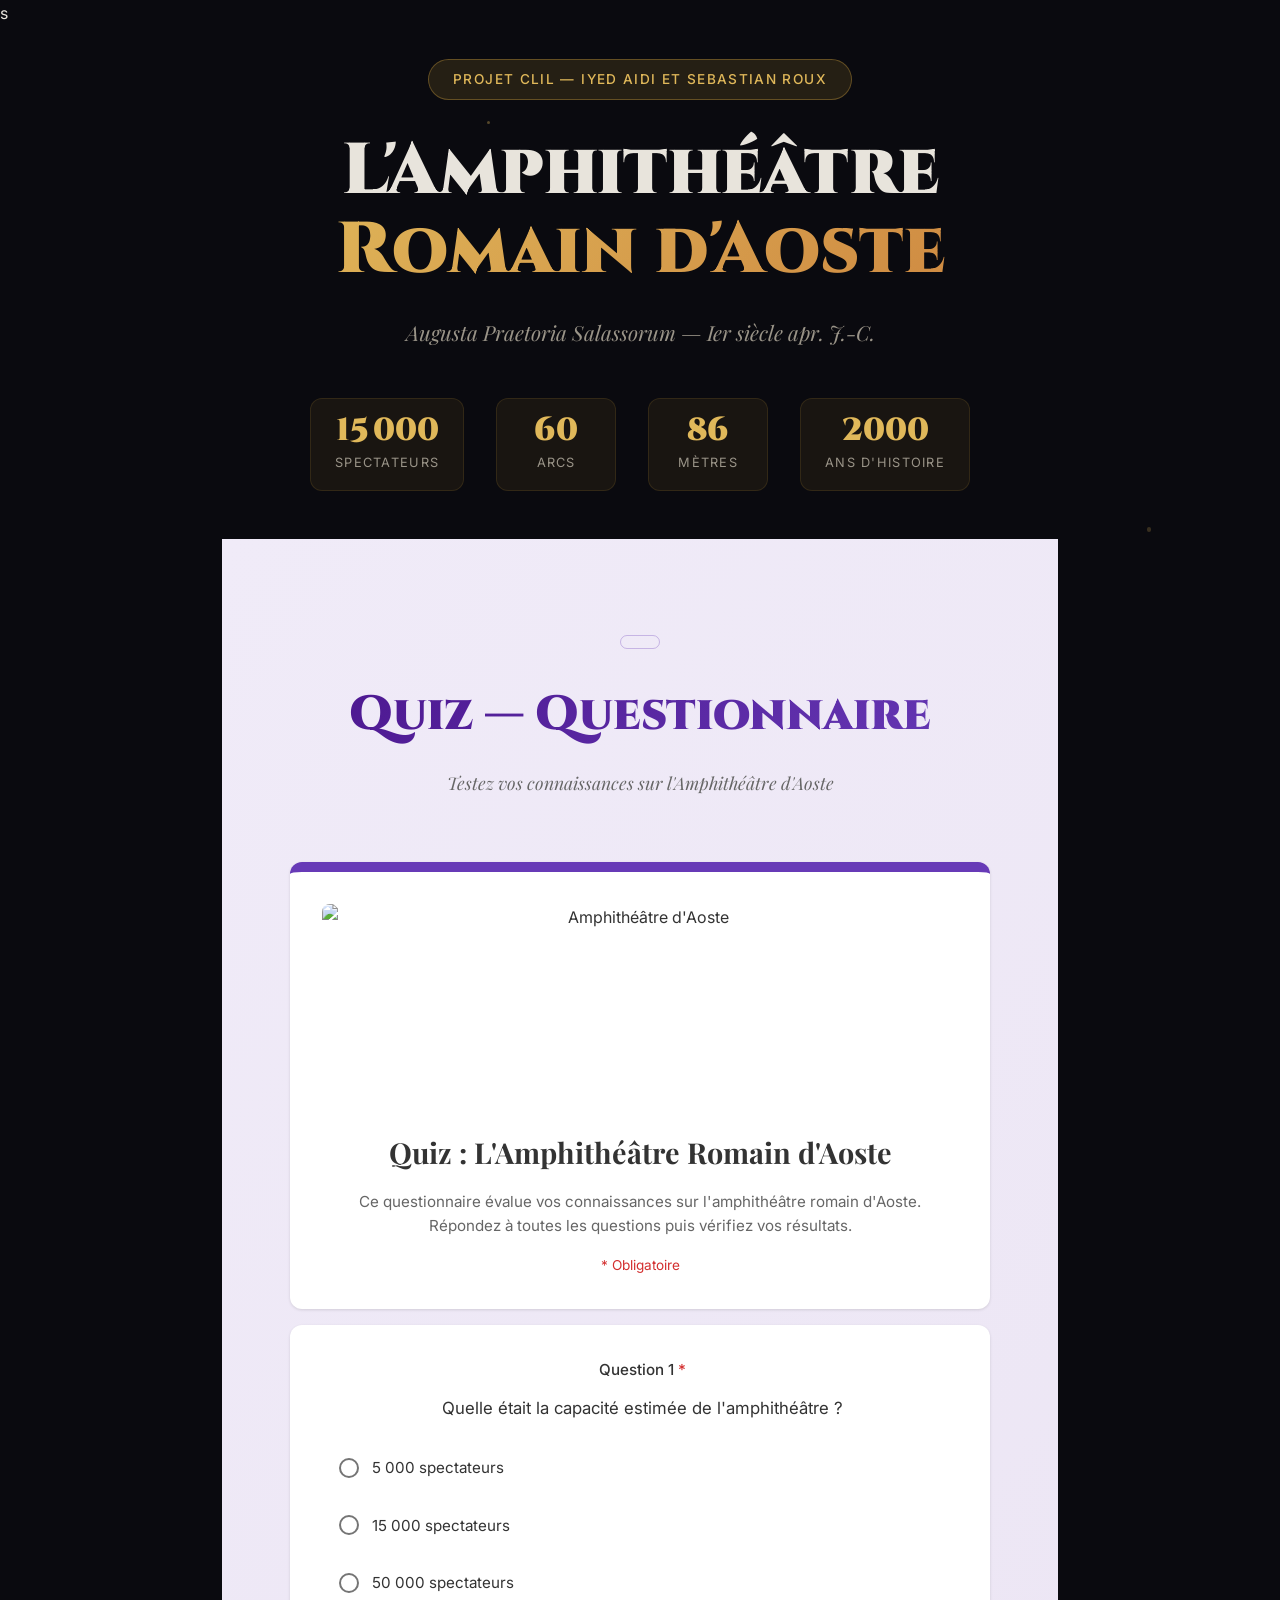
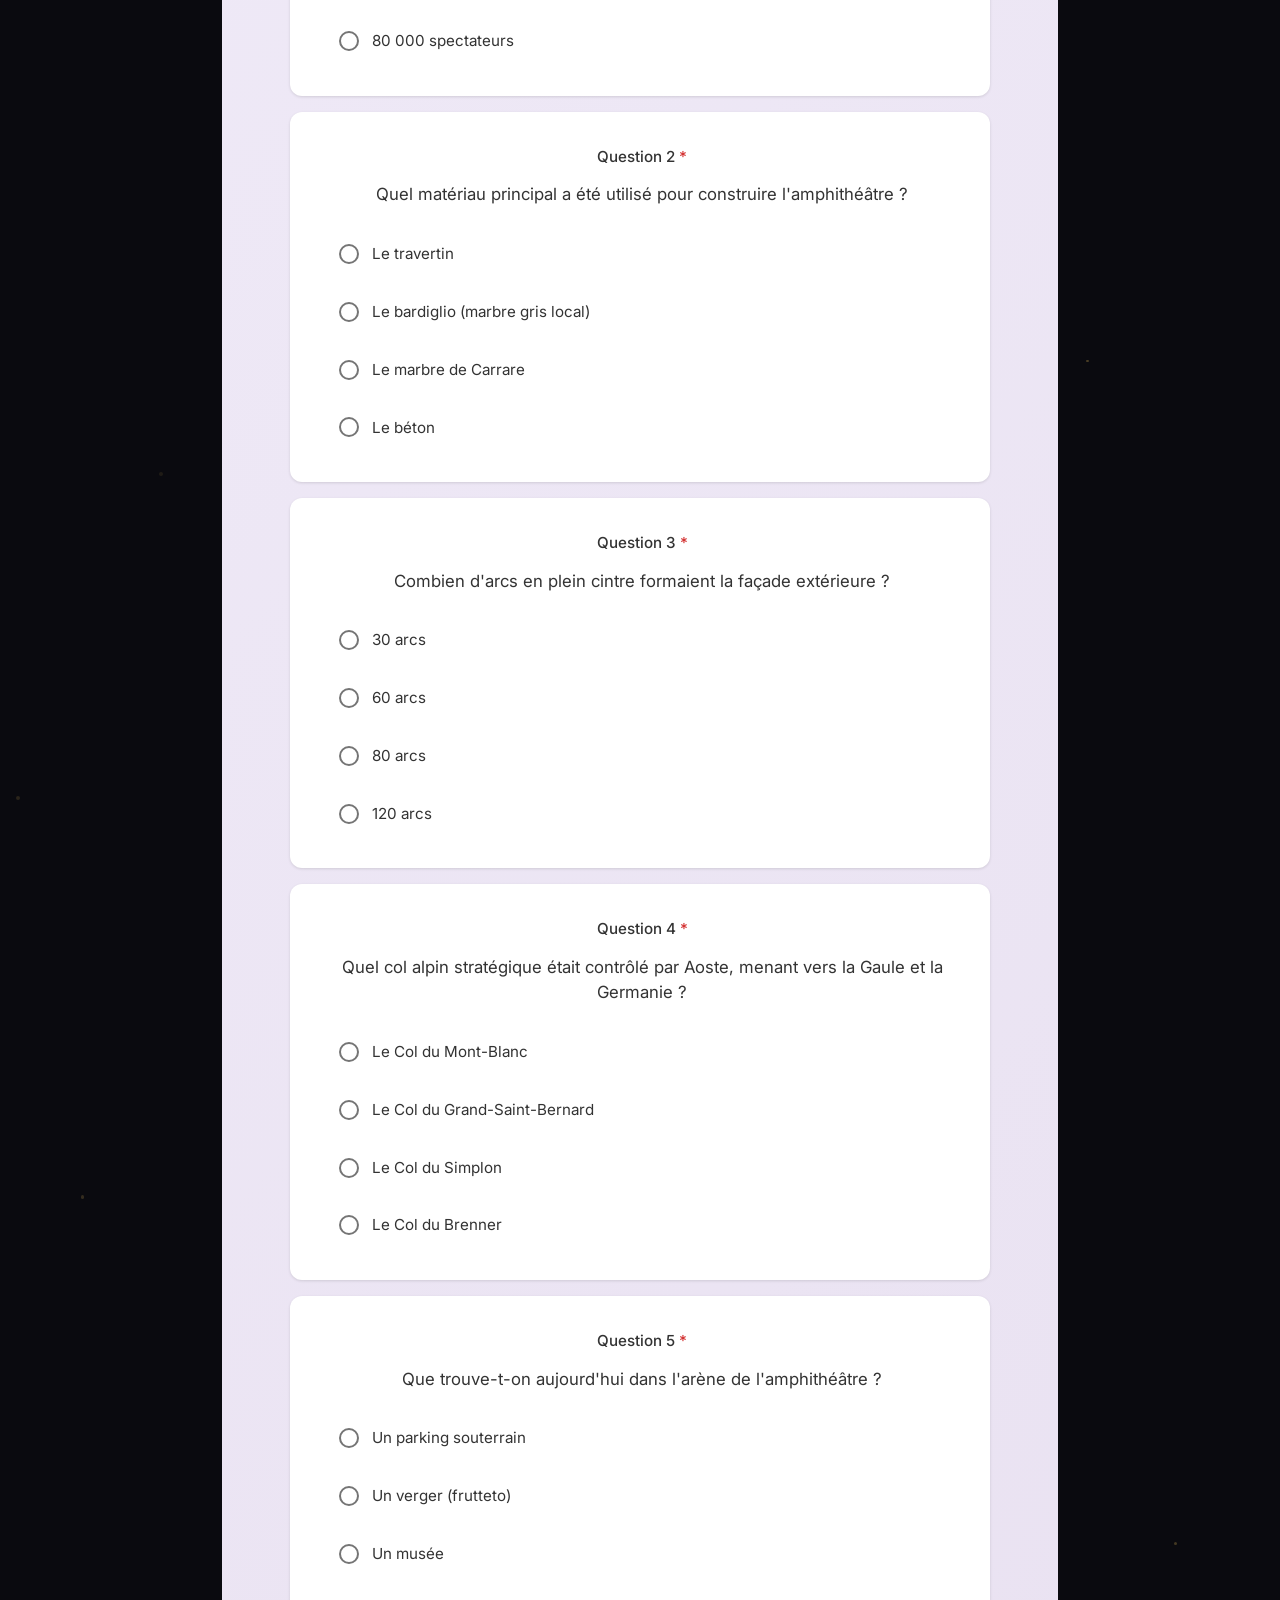
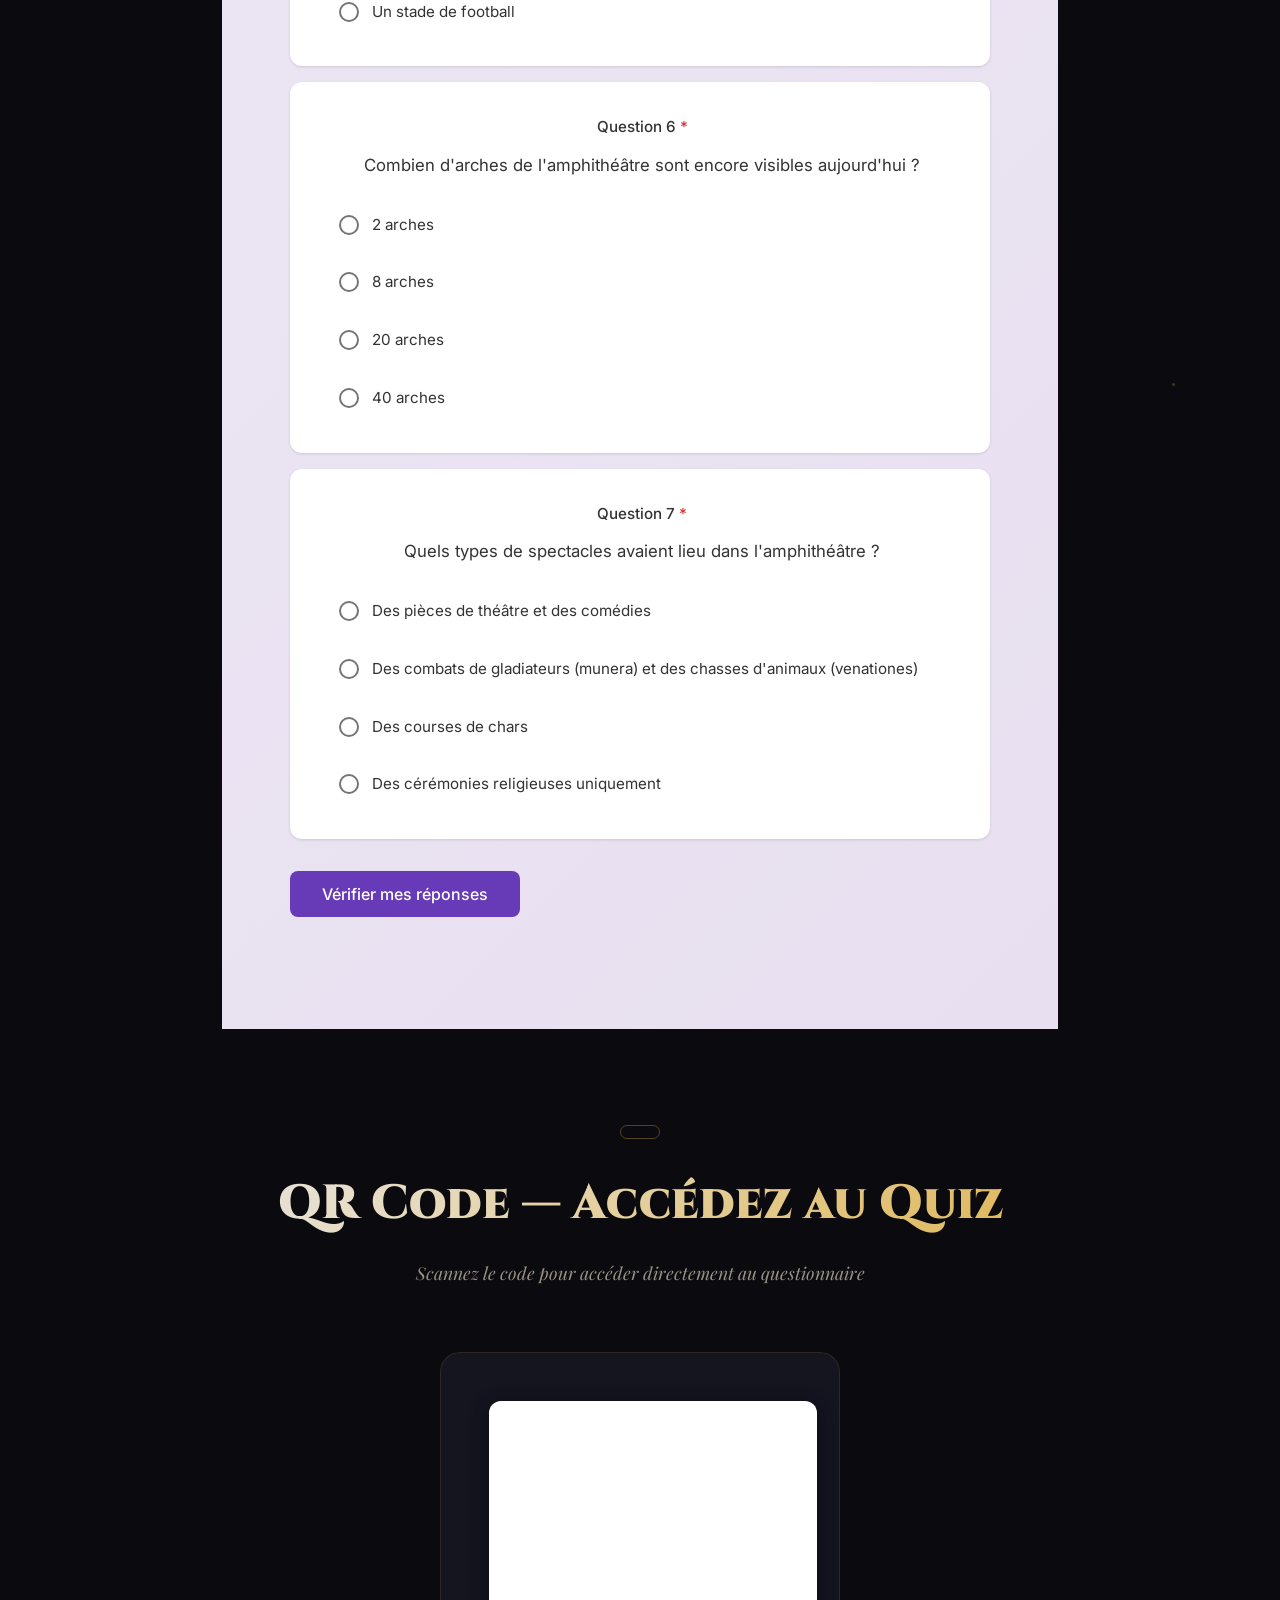
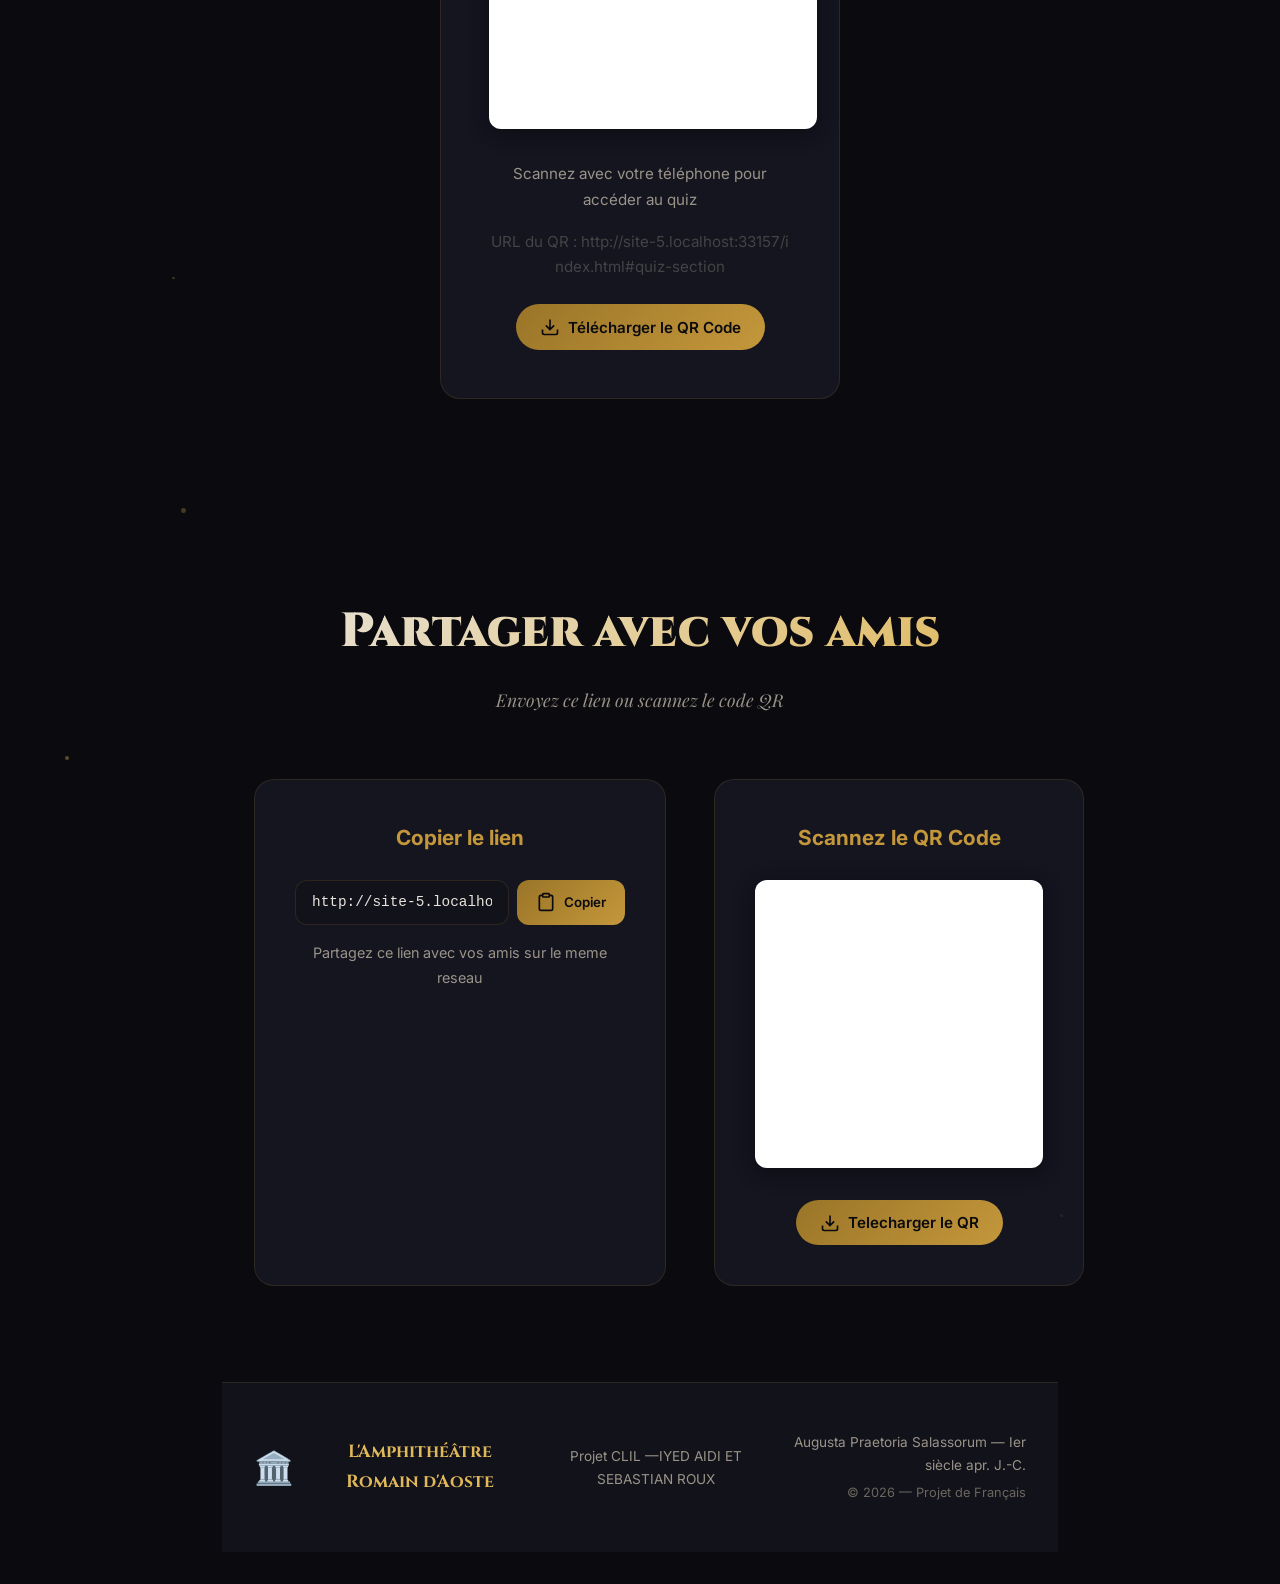
==== commit 9e2cb56e: "Finalisation des modifications" ====
--- a/index.html
+++ b/index.html
@@ -11,12 +11,7 @@
     <link rel="stylesheet" href="style(fr).css">
 </head>
 <body>
-    <!-- ===== NAVIGATION ===== -->
-    <nav id="main-nav">
-        <div class="nav-brand">
-            <span class="nav-icon"></span>
-            <span class="nav-title">Amphithéâtre d'Aoste</span>
-        </div>
+    <!-- ===== NAVIGATION ===== -->s
         <button id="mobile-menu-btn" class="mobile-menu-btn" aria-label="Menu">
             <span></span><span></span><span></span>
         </button>
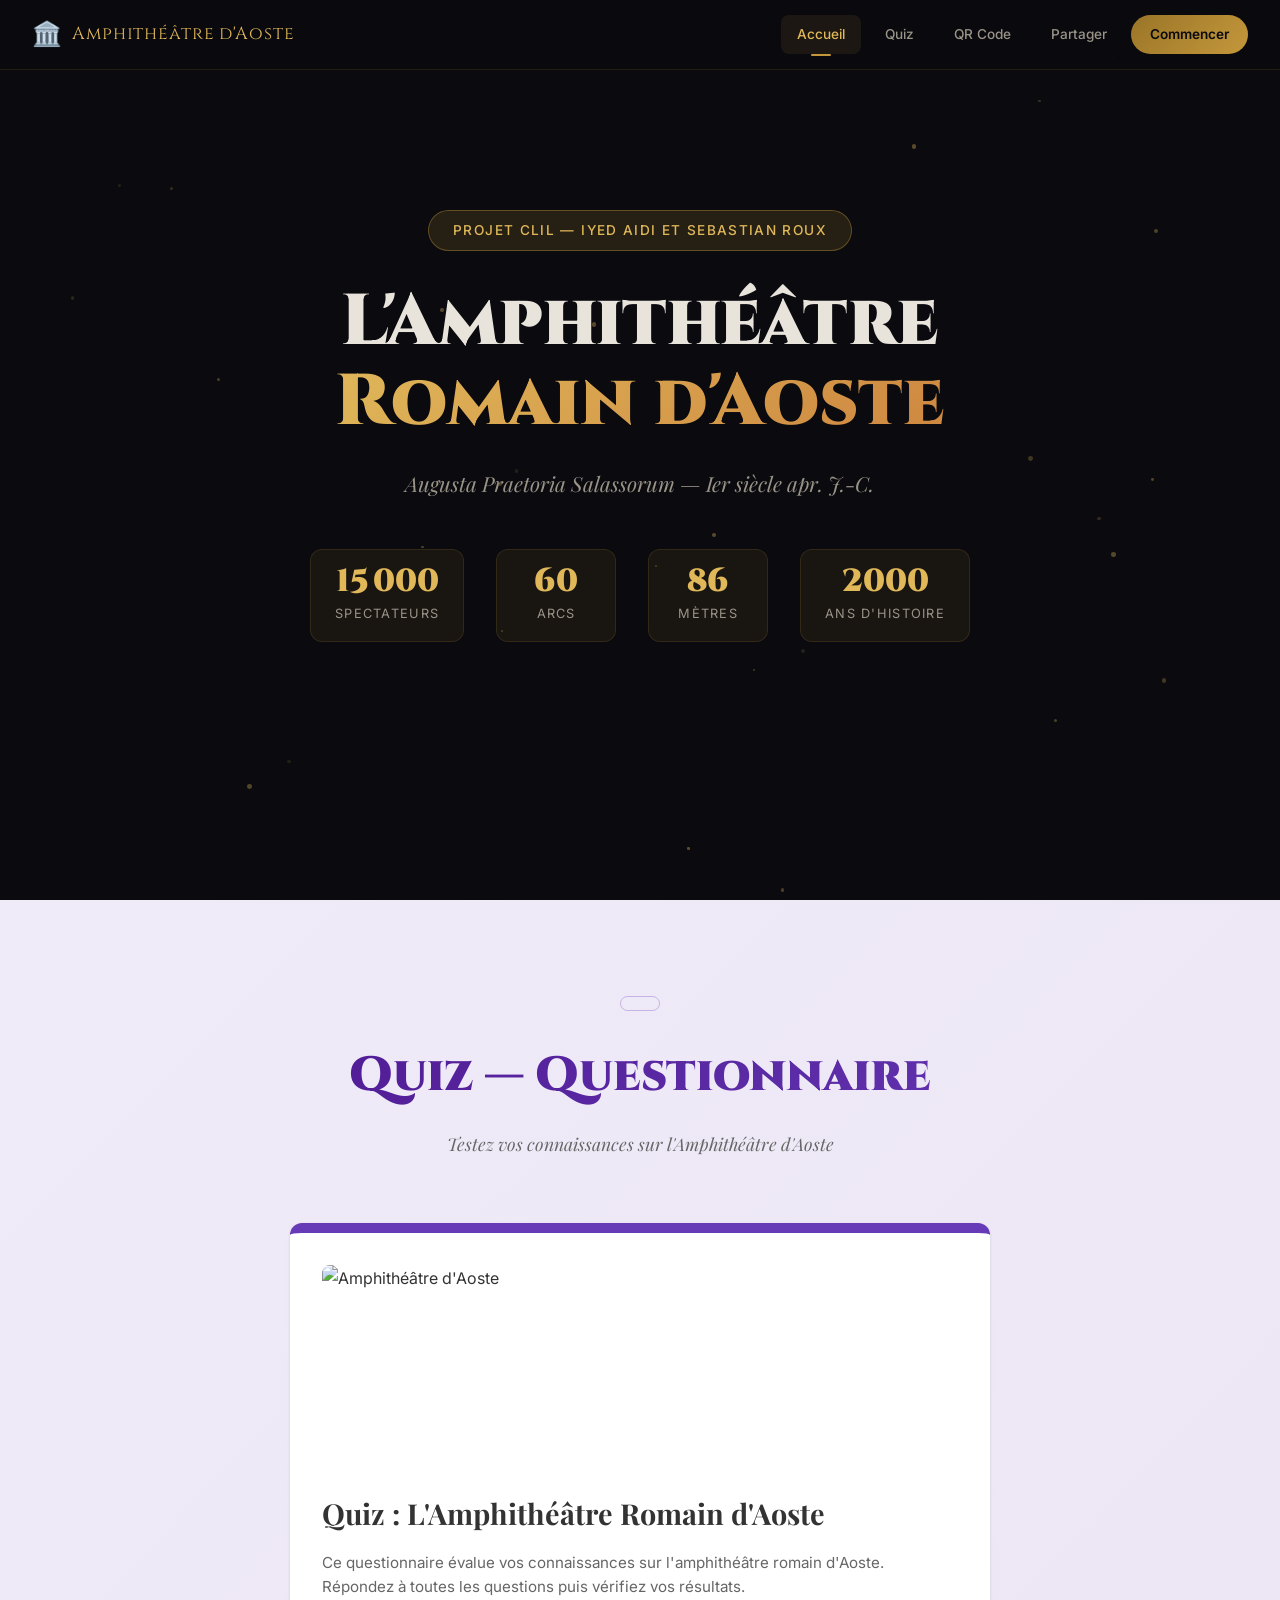
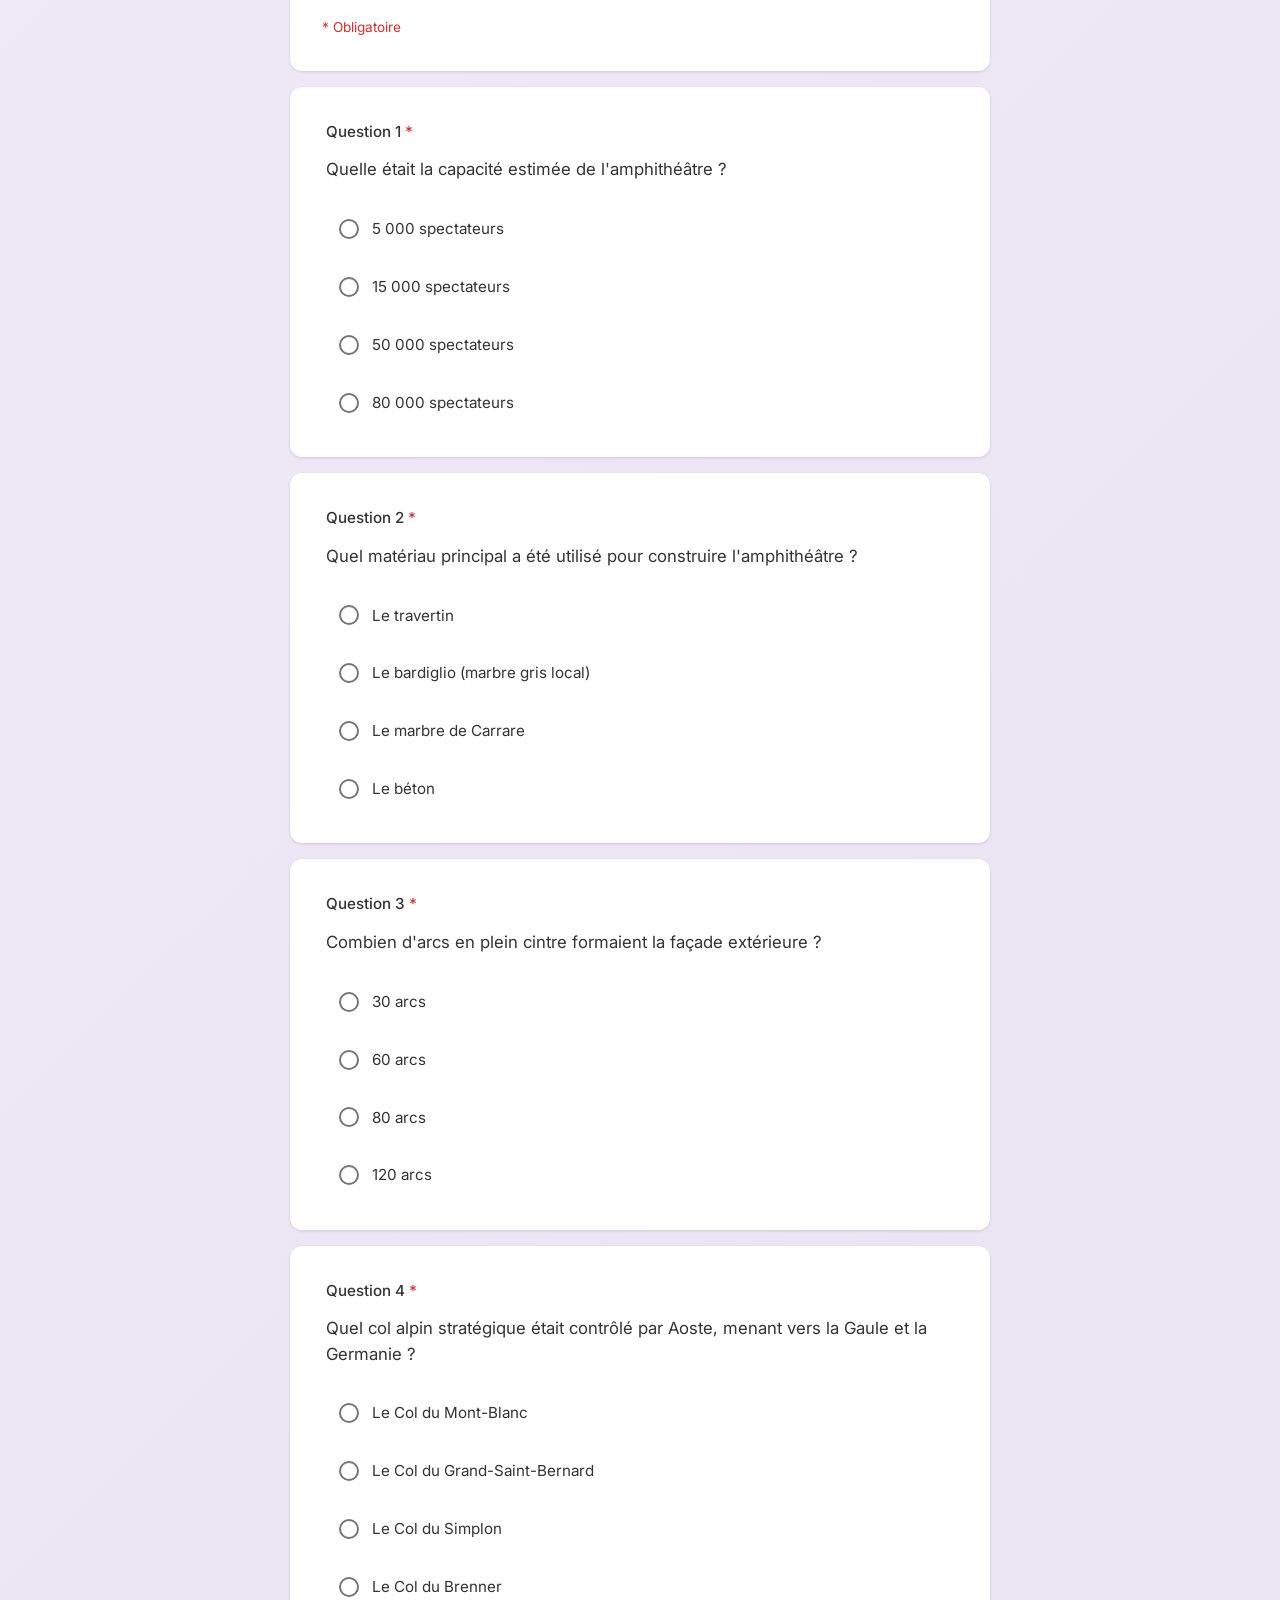
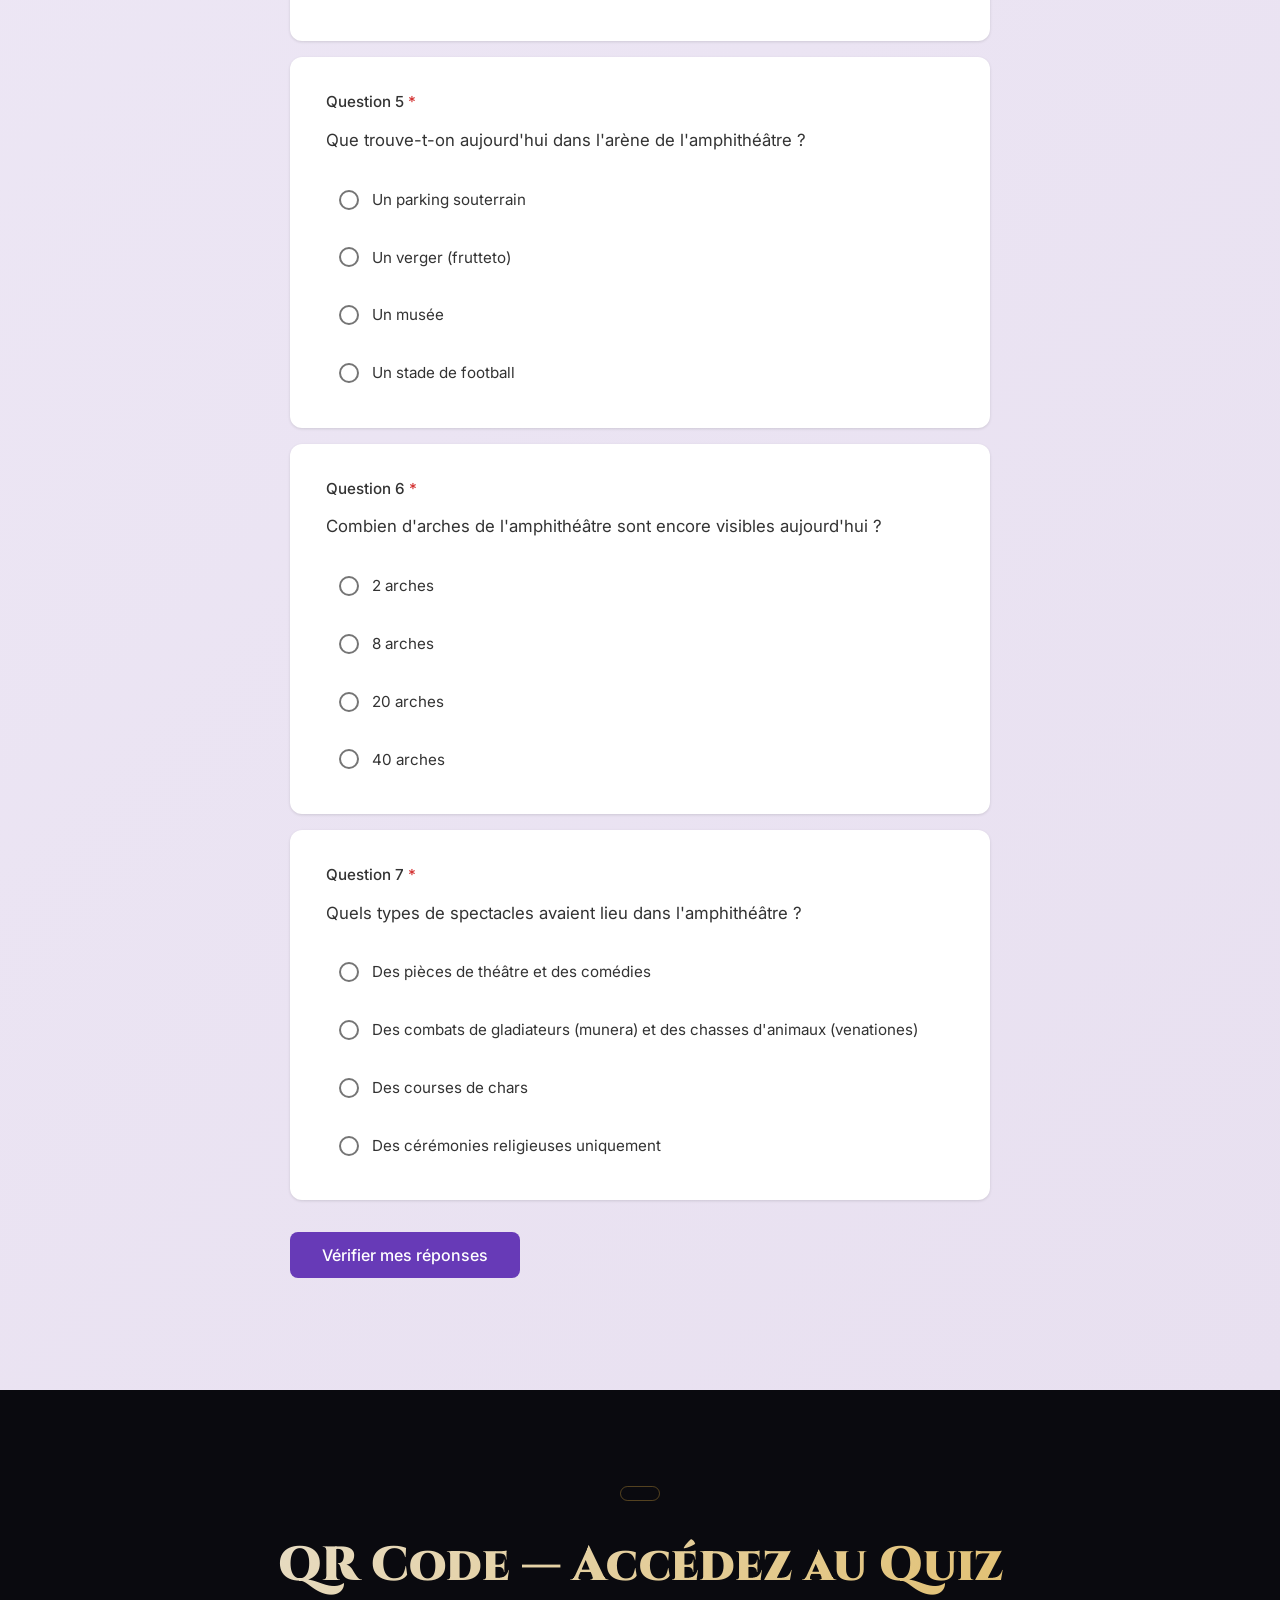
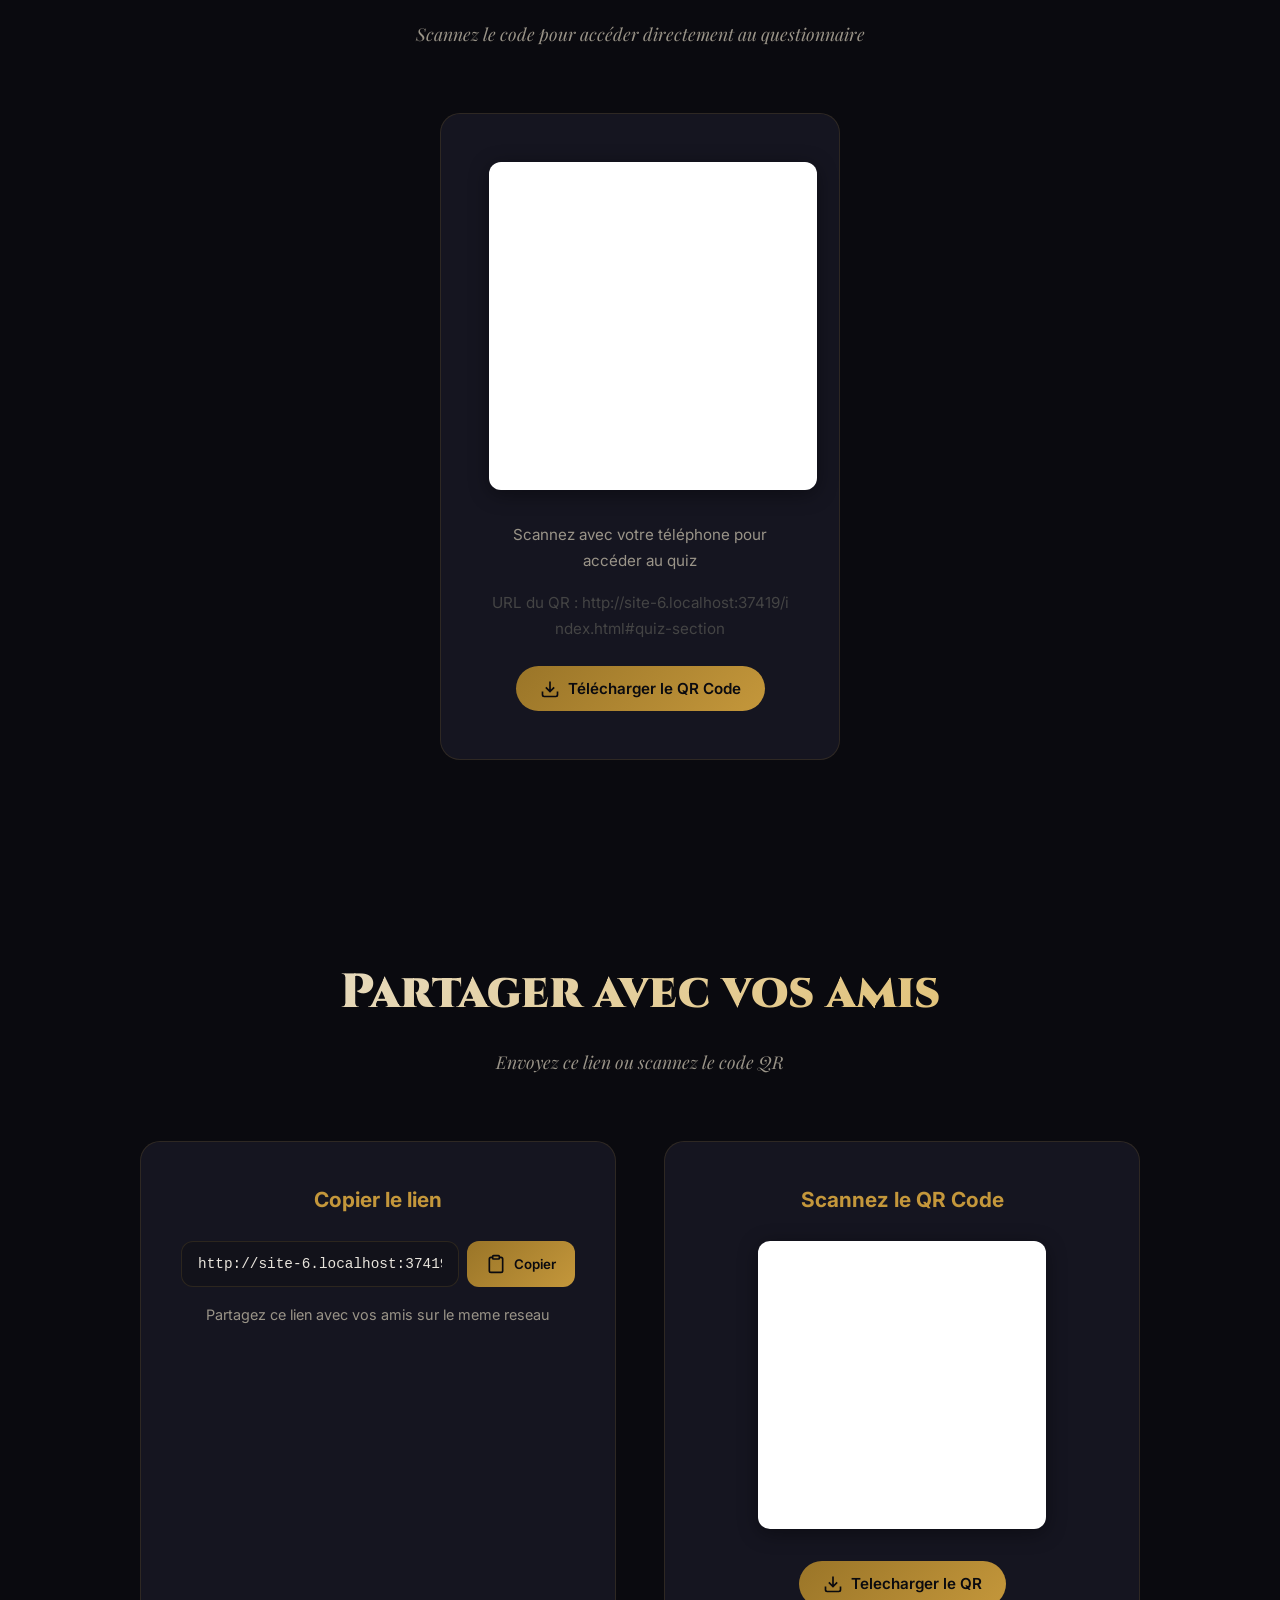
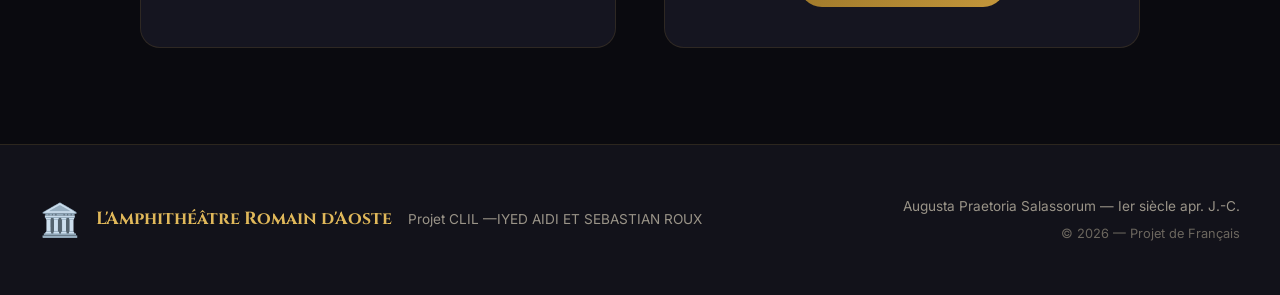
==== commit 2a3935cf: "Publish: compact mobile CSS and responsive fixes" ====
--- a/index.html
+++ b/index.html
@@ -11,7 +11,19 @@
     <link rel="stylesheet" href="style(fr).css">
 </head>
 <body>
-    <!-- ===== NAVIGATION ===== -->s
+    <!-- ===== NAVIGATION ===== -->
+    <nav id="main-nav">
+        <div class="nav-brand">
+            <span class="nav-icon">🏛️</span>
+            <span class="nav-title">Amphithéâtre d'Aoste</span>
+        </div>
+        <div class="nav-links">
+            <a href="#hero" class="nav-link active">Accueil</a>
+            <a href="#quiz-section" class="nav-link">Quiz</a>
+            <a href="#qr-section" class="nav-link">QR Code</a>
+            <a href="#share-section" class="nav-link">Partager</a>
+            <a href="#quiz-section" class="nav-link nav-quiz">Commencer</a>
+        </div>
         <button id="mobile-menu-btn" class="mobile-menu-btn" aria-label="Menu">
             <span></span><span></span><span></span>
         </button>
@@ -45,6 +57,8 @@
                     <span class="stat-label">Ans d'histoire</span>
                 </div>
             </div>
+        </div>
+    </header>
     <!-- ===== QUIZ SECTION ===== -->
     <section id="quiz-section" class="section quiz-section">
         <div class="section-header">
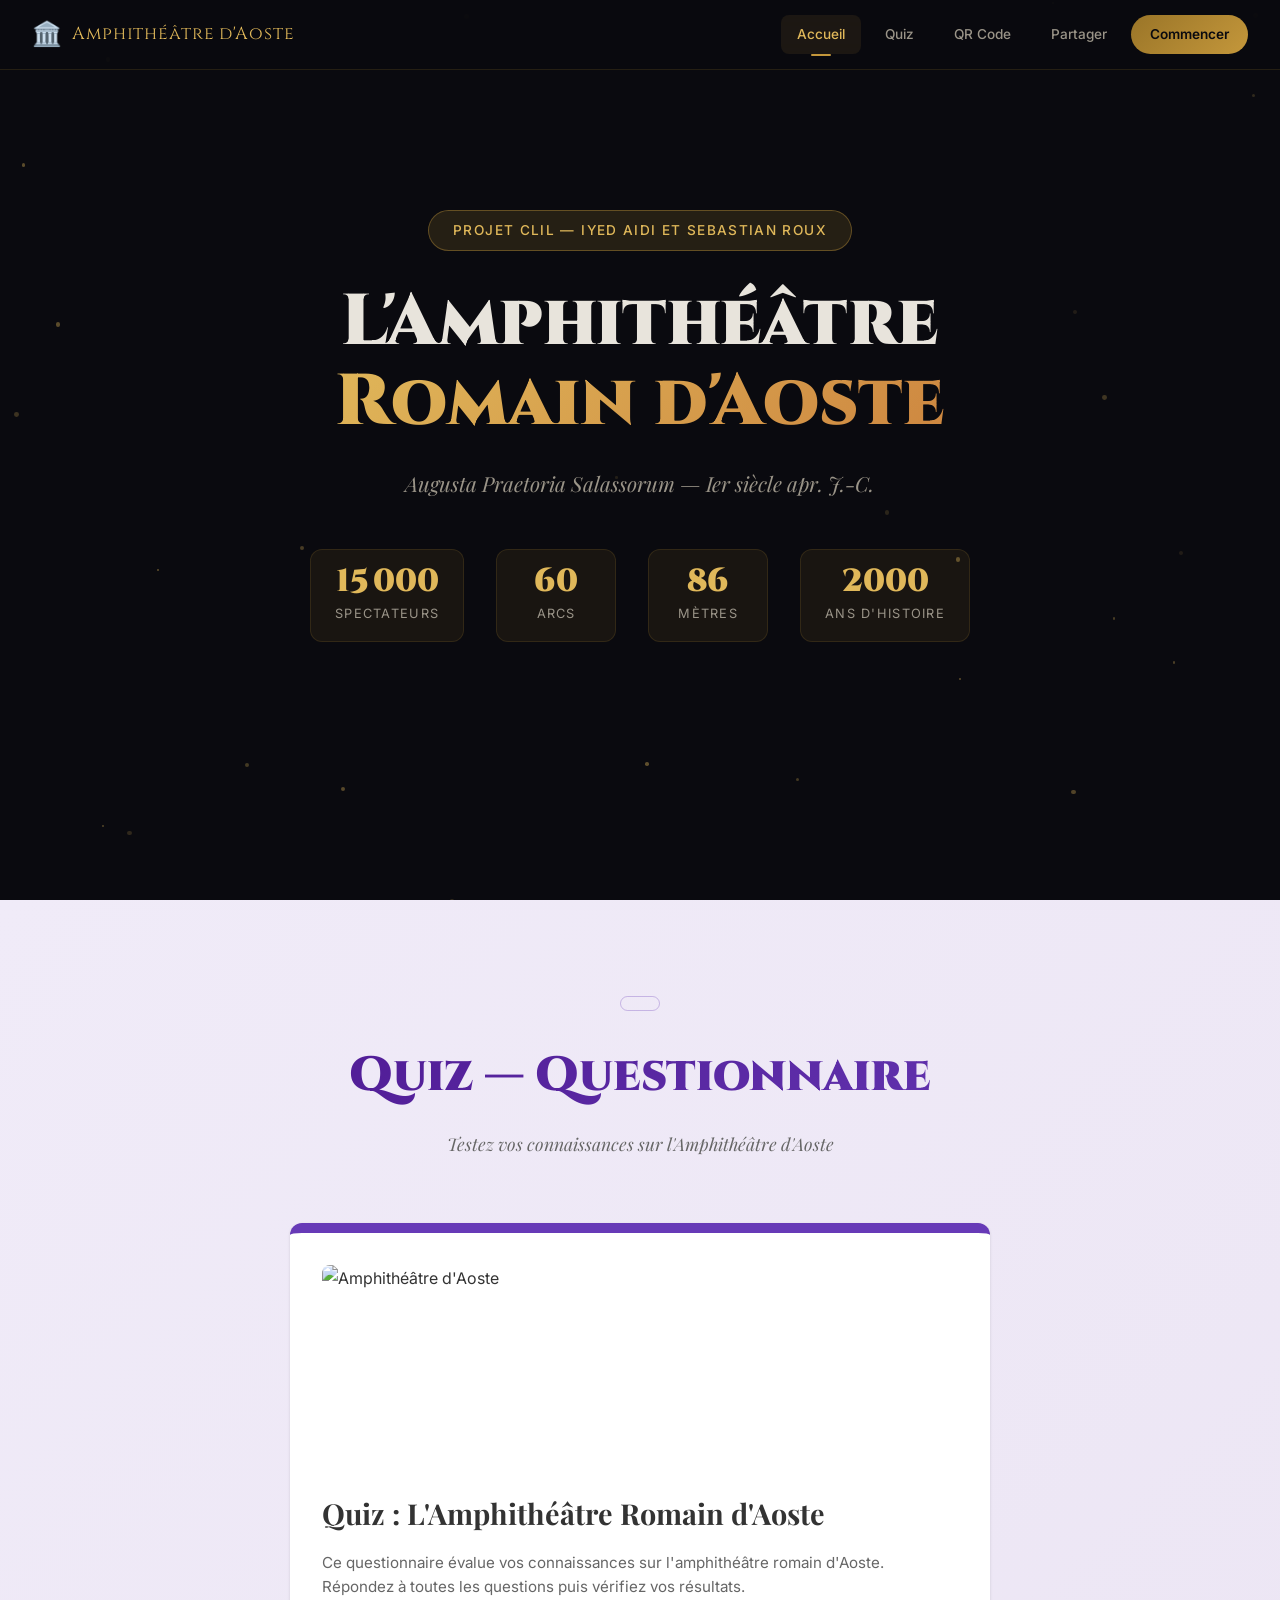
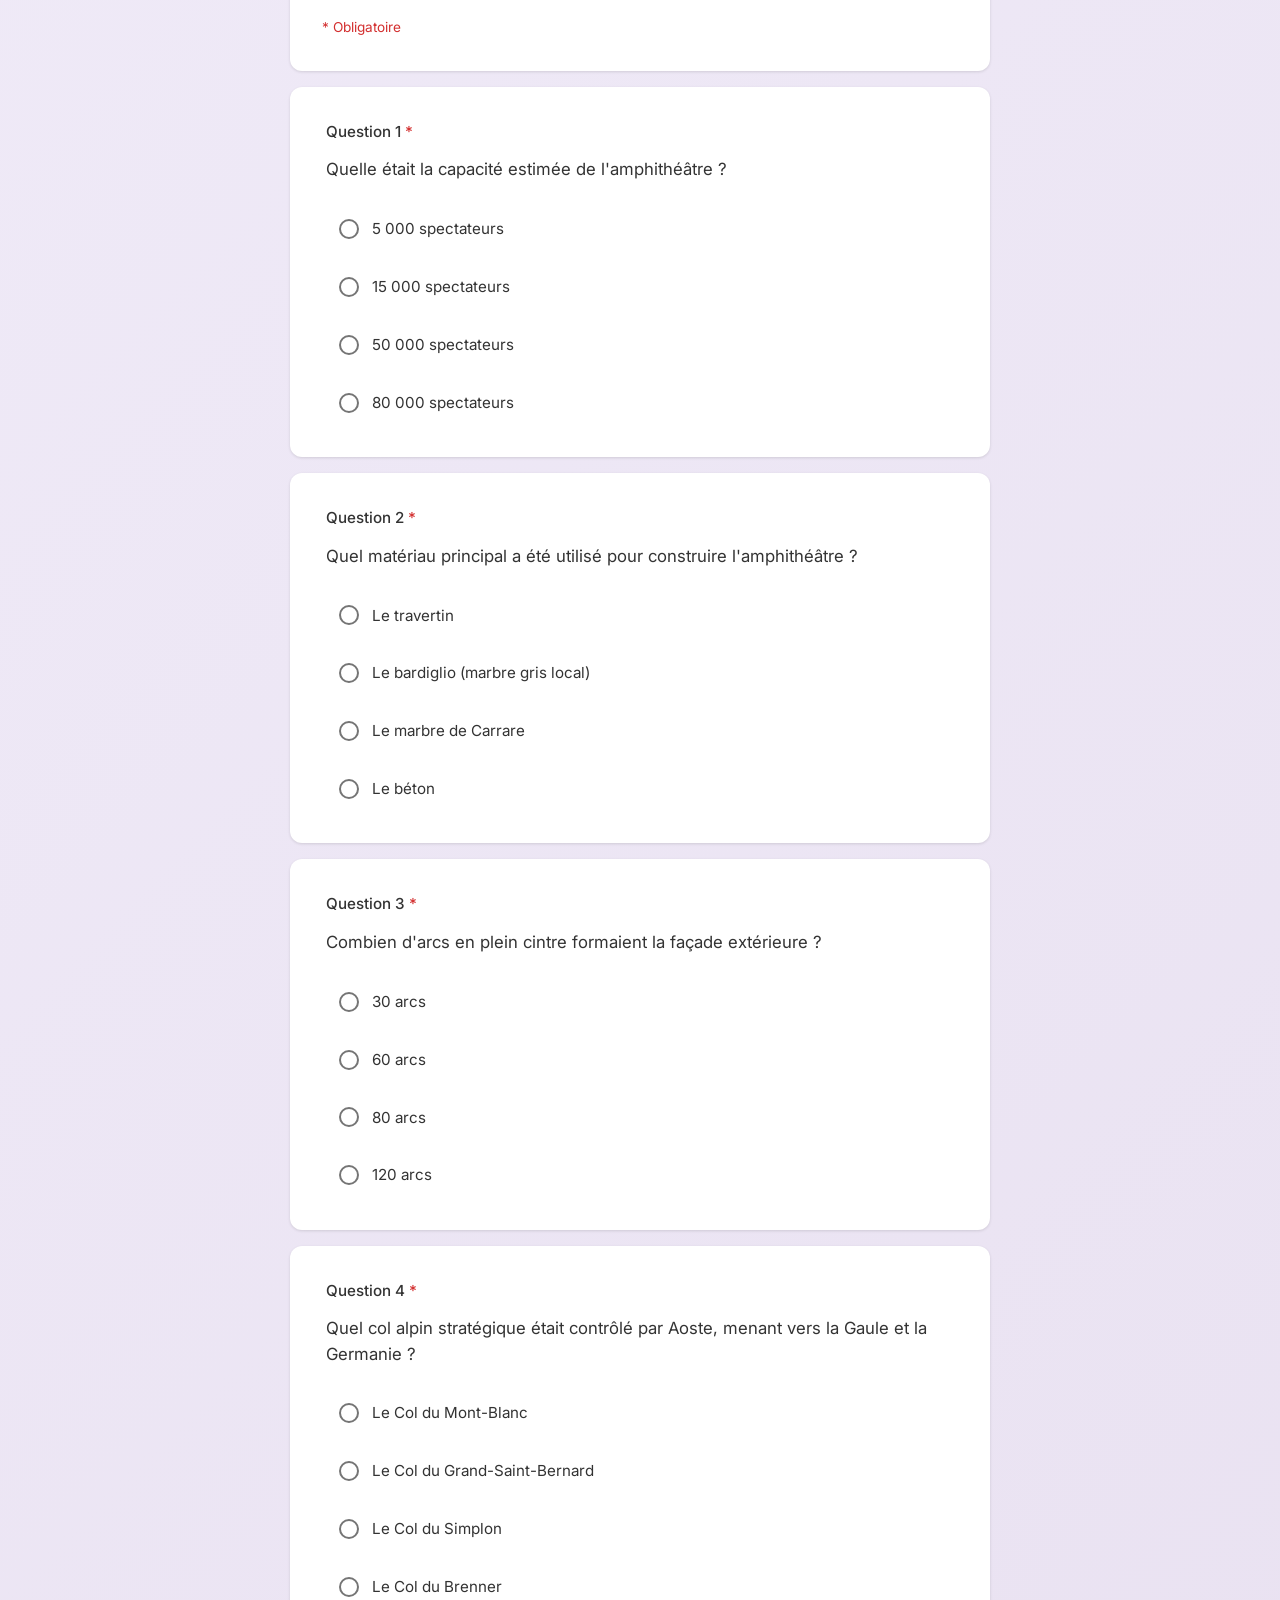
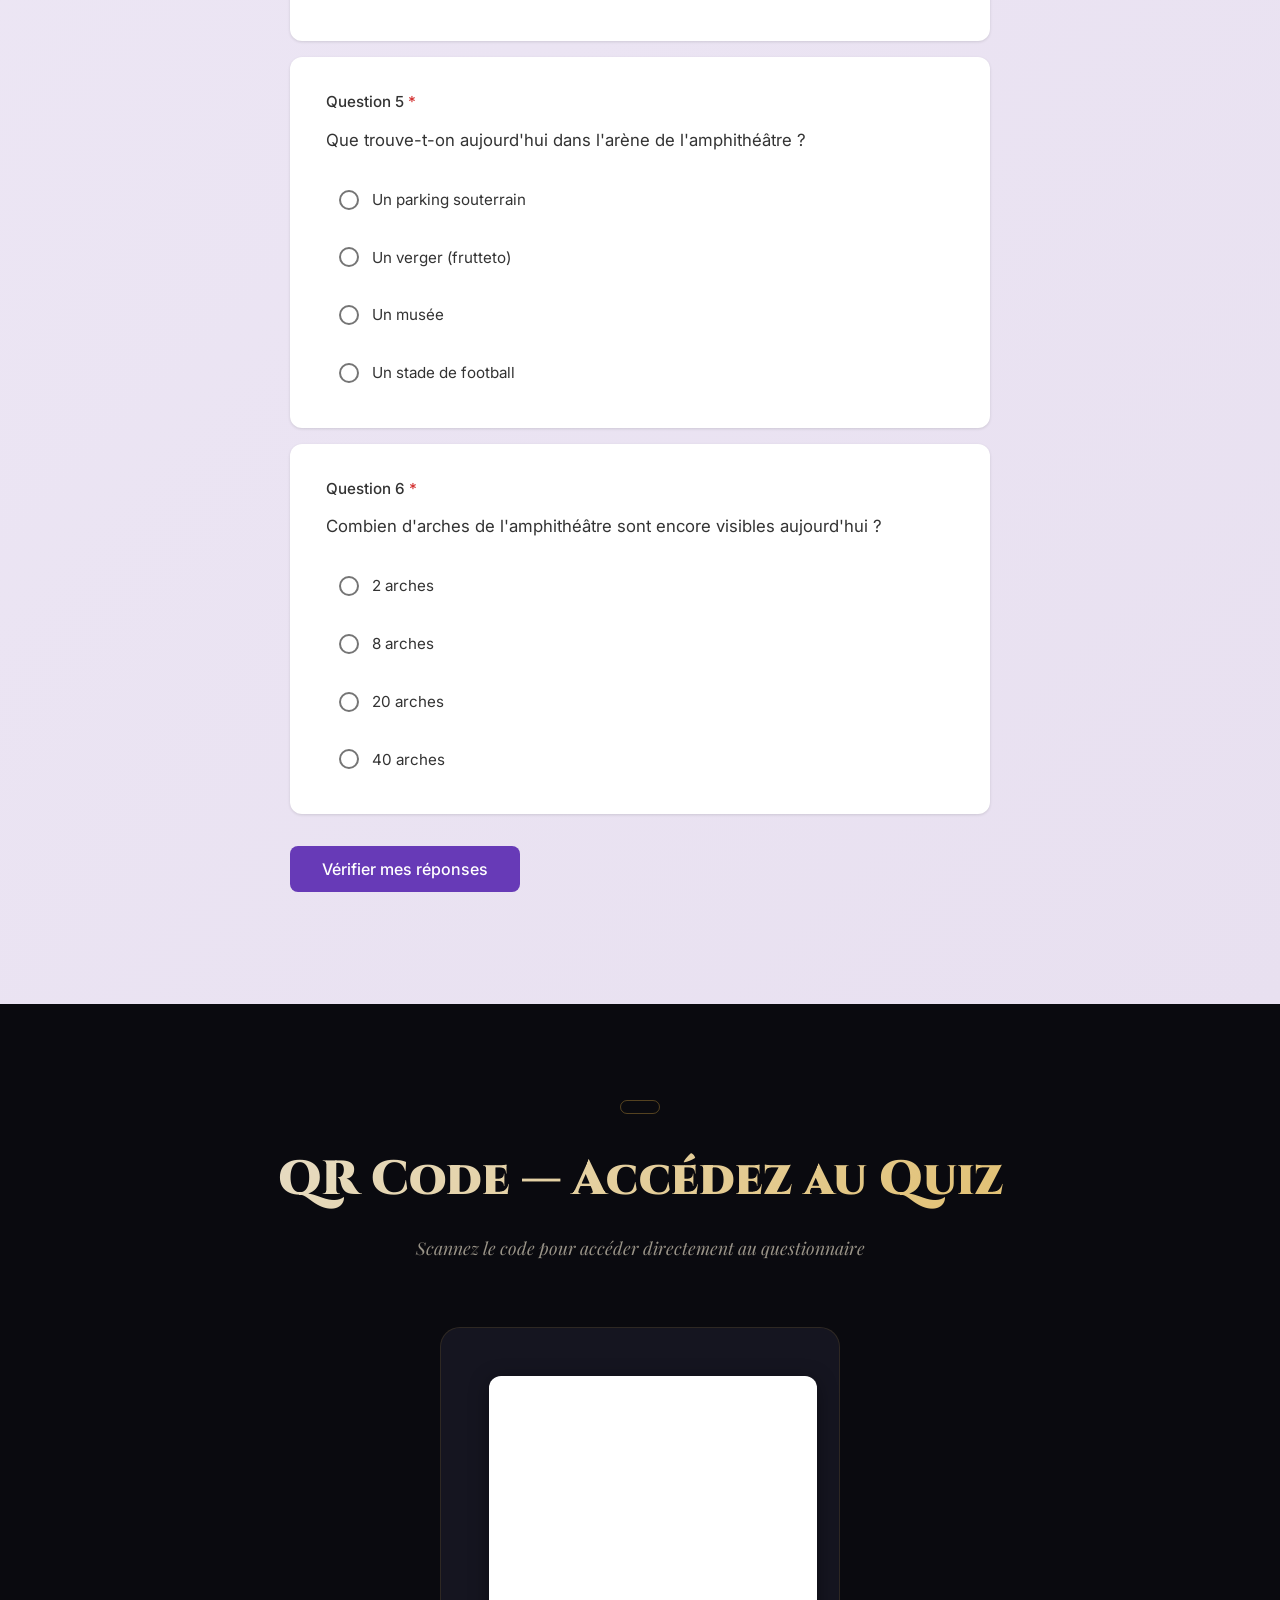
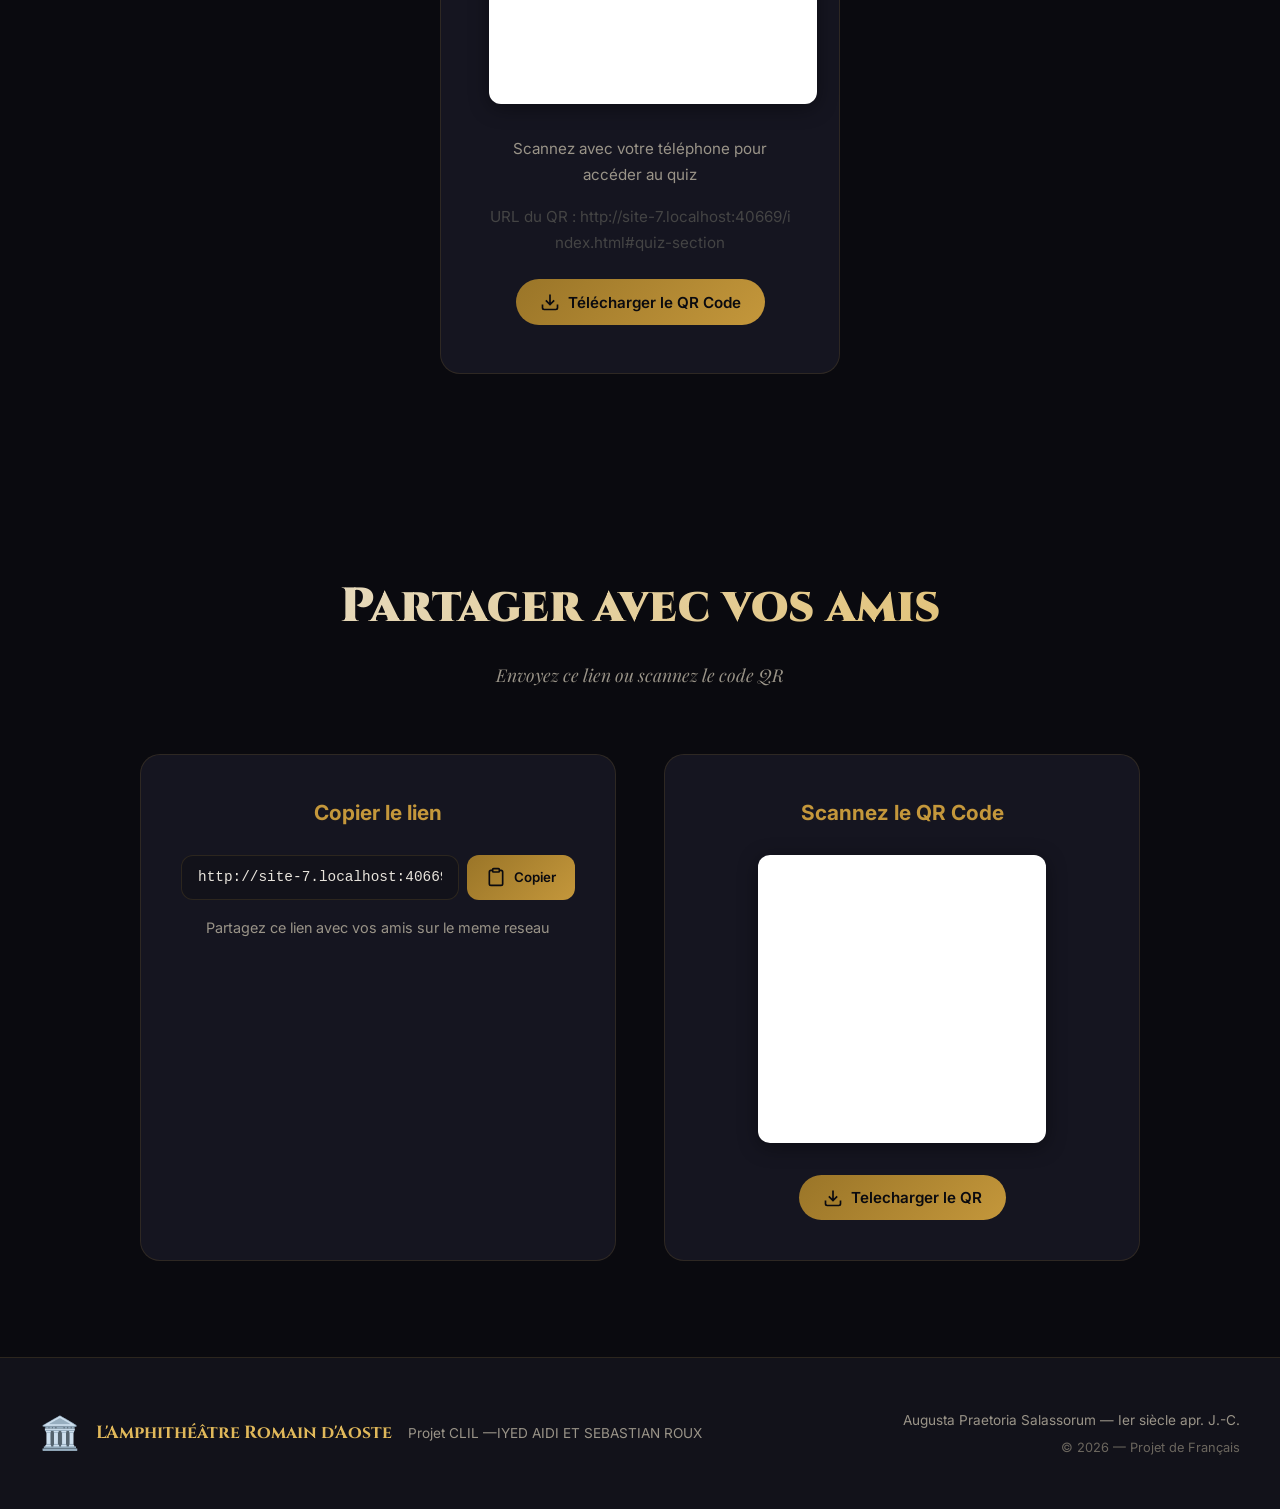
==== commit dc376a88: "Sauvegarde des modifications et correction question 3" ====
--- a/index.html
+++ b/index.html
@@ -247,34 +247,6 @@
                     </div>
                     <div class="question-feedback"></div>
                 </div>
-                <!-- Question 7 -->
-                <div class="quiz-question-card" data-question="7">
-                    <div class="question-number">Question 7 <span class="required">*</span></div>
-                    <p class="question-text">Quels types de spectacles avaient lieu dans l'amphithéâtre ?</p>
-                    <div class="question-options">
-                        <label class="option-label">
-                            <input type="radio" name="q7" value="a">
-                            <span class="radio-custom"></span>
-                            <span class="option-text">Des pièces de théâtre et des comédies</span>
-                        </label>
-                        <label class="option-label">
-                            <input type="radio" name="q7" value="b">
-                            <span class="radio-custom"></span>
-                            <span class="option-text">Des combats de gladiateurs (munera) et des chasses d'animaux (venationes)</span>
-                        </label>
-                        <label class="option-label">
-                            <input type="radio" name="q7" value="c">
-                            <span class="radio-custom"></span>
-                            <span class="option-text">Des courses de chars</span>
-                        </label>
-                        <label class="option-label">
-                            <input type="radio" name="q7" value="d">
-                            <span class="radio-custom"></span>
-                            <span class="option-text">Des cérémonies religieuses uniquement</span>
-                        </label>
-                    </div>
-                    <div class="question-feedback"></div>
-                </div>
                 <!-- Submit Button -->
                 <div class="quiz-actions">
                     <button type="submit" class="quiz-submit-btn" id="quiz-submit">Vérifier mes réponses</button>
